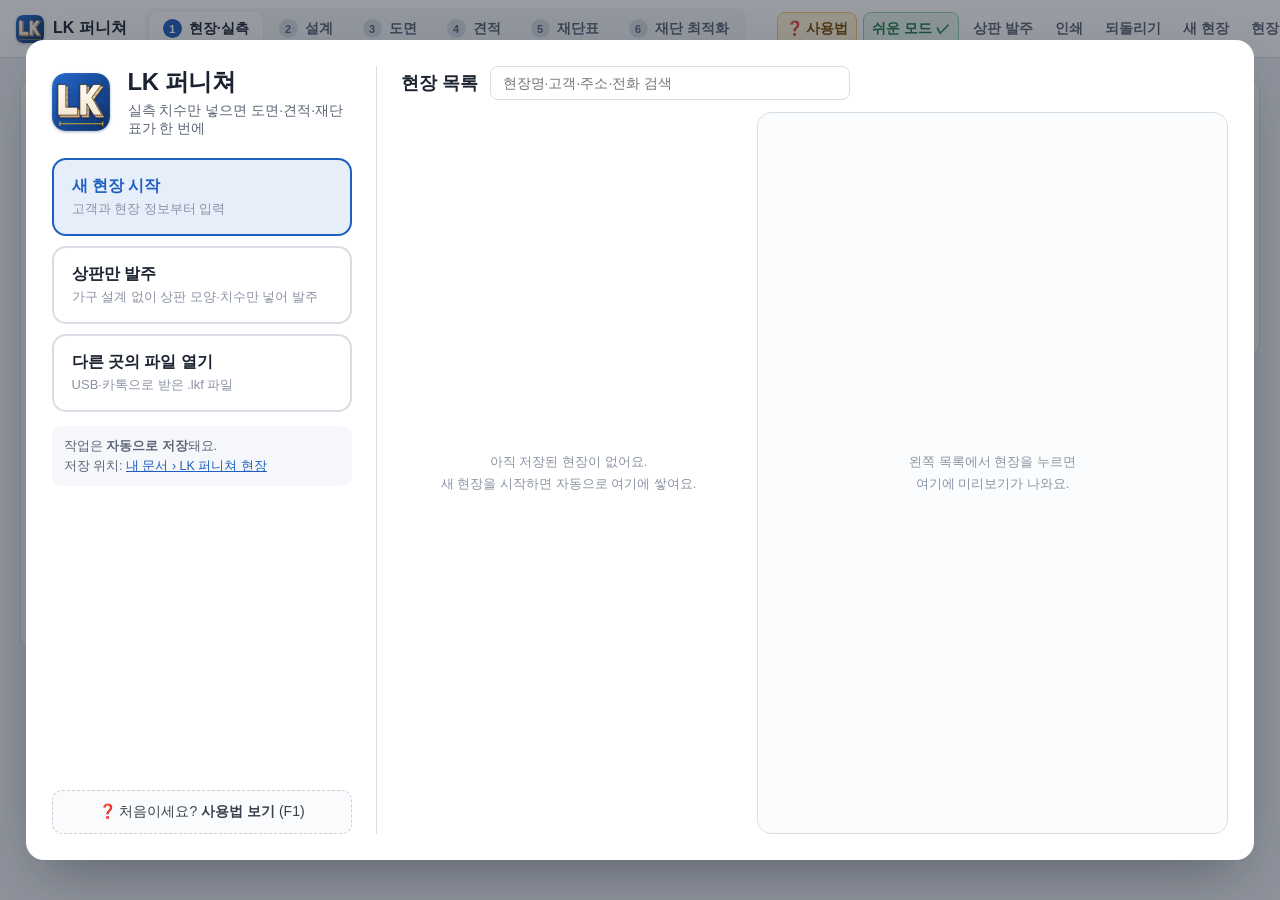
==== web/index.html @ 6fbc5cca "LK 퍼니쳐 웹판 1.1.3 (입체도 다릿발 표시 고침) Co-Authored-By: Claude Opus 5.5 <noreply@anthropic.com> Claude-Sessi" ====
<!doctype html>
<html lang="ko">
<head>
<meta charset="utf-8">
<meta http-equiv="Content-Security-Policy" content="default-src 'self' file: data: blob:; img-src 'self' file: data: blob:; style-src 'self' 'unsafe-inline'; font-src 'self' file: data:; script-src 'self' file: 'unsafe-inline'">
<title>LK 퍼니쳐 (웹판 1.1.3)</title>
<style>/* LK 퍼니쳐 — 밝은 작업대 + 청사진 파랑 + 선택 주황 */
:root {
  --bg: #EEF1F5;
  --panel: #FFFFFF;
  --ink: #1B2230;
  --ink2: #5B6475;
  --ink3: #8A93A3;
  --line: #D9DEE6;
  --soft: #F5F7FA;
  --accent: #1F5FBF;
  --accent-soft: #E6EEFA;
  --sel: #F28C28;
  --warn: #D9480F;
  --ok: #2E9E6B;
  font-family: 'Pretendard Variable', Pretendard, 'Malgun Gothic', sans-serif;
  color-scheme: light;
}
* { box-sizing: border-box; }
[hidden] { display: none !important; }
html, body { margin: 0; height: 100%; background: var(--bg); color: var(--ink); font-size: 14px; overflow: hidden; }
button, input, select, textarea { font: inherit; color: inherit; }
button { cursor: pointer; border: 0; background: none; }
input, select, textarea { background: #fff; border: 1px solid var(--line); border-radius: 8px; padding: 8px 10px; min-width: 0; }
input:focus, select:focus, textarea:focus { outline: none; border-color: var(--accent); box-shadow: 0 0 0 3px var(--accent-soft); }
:focus-visible { outline: 2px solid var(--accent); outline-offset: 2px; }
h2 { font-size: 16px; margin: 0; }
h2 small { font-weight: 500; color: var(--ink3); font-size: 12px; margin-left: 6px; }
.hint { color: var(--ink2); font-size: 13px; line-height: 1.6; margin: 8px 0; }
.hint.pad { padding: 0 20px; }
.muted { color: var(--ink3); }
.grow { flex: 1; }
a { color: var(--accent); }

/* ---------- 상단 ---------- */
#top { height: 58px; display: flex; align-items: center; gap: 18px; padding: 0 16px; background: var(--panel); border-bottom: 1px solid var(--line); }
.brand { display: flex; align-items: center; gap: 9px; font-size: 16px; white-space: nowrap; }
.brand-mark { width: 22px; height: 22px; border: 3px solid var(--ink); border-radius: 3px; position: relative; flex: none; }
.brand-mark::before { content: ''; position: absolute; left: 50%; top: -3px; bottom: -3px; width: 3px; margin-left: -1.5px; background: var(--ink); }
.brand-mark::after { content: ''; position: absolute; left: 2px; right: 2px; top: 45%; border-top: 2px dashed var(--accent); }
.brand-mark.big { width: 46px; height: 46px; border-width: 5px; border-radius: 5px; }
.brand-mark.big::before { width: 5px; margin-left: -2.5px; top: -5px; bottom: -5px; }
.brand-mark.big::after { border-top-width: 3px; left: 5px; right: 5px; }
#tabs { display: flex; gap: 2px; background: var(--soft); padding: 4px; border-radius: 12px; }
#tabs button { padding: 7px 14px; border-radius: 9px; color: var(--ink2); font-weight: 600; display: flex; align-items: center; gap: 7px; white-space: nowrap; }
#tabs button i { font-style: normal; width: 19px; height: 19px; border-radius: 50%; display: grid; place-items: center; font-size: 11px; background: var(--line); color: var(--ink2); }
#tabs button:hover { color: var(--ink); }
#tabs button.on { background: var(--panel); color: var(--ink); box-shadow: 0 1px 3px rgba(27, 34, 48, .12); }
#tabs button.on i { background: var(--accent); color: #fff; }
.top-right { margin-left: auto; display: flex; align-items: center; gap: 6px; }
#saveState { color: var(--ink3); font-size: 12px; margin-right: 6px; white-space: nowrap; }
.tbtn { white-space: nowrap; padding: 7px 8px; border-radius: 8px; color: var(--ink2); font-weight: 600; }
.tbtn:hover { background: var(--soft); color: var(--ink); }
.tbtn.primary { background: var(--ink); color: #fff; }
.tbtn.primary:hover { background: #2C3446; }
.tbtn.icon { width: 36px; height: 36px; padding: 0; display: grid; place-items: center; }
.tbtn.icon svg { width: 20px; height: 20px; }
.tbtn.icon.on { background: var(--accent-soft); color: var(--accent); }

/* ---------- 공통 ---------- */
main { height: calc(100vh - 58px); position: relative; }
.page { display: none; height: 100%; overflow: auto; }
.page.on { display: block; }
.card { background: var(--panel); border-radius: 14px; border: 1px solid var(--line); padding: 18px; }
.card-head { display: flex; align-items: center; justify-content: space-between; gap: 10px; margin-bottom: 6px; }
.btn { padding: 8px 14px; border-radius: 9px; background: var(--soft); border: 1px solid var(--line); font-weight: 600; color: var(--ink); white-space: nowrap; }
.btn:hover { border-color: var(--ink3); }
.btn.primary { background: var(--accent); border-color: var(--accent); color: #fff; }
.btn.primary:hover { background: #1A52A6; }
.btn.danger { color: var(--warn); }
.btn.big { padding: 12px 18px; font-size: 15px; }
.btn.small { padding: 5px 9px; font-size: 12px; }
.seg { display: inline-flex; background: var(--soft); border: 1px solid var(--line); border-radius: 10px; padding: 3px; gap: 2px; }
.seg button { padding: 6px 12px; border-radius: 7px; font-weight: 600; color: var(--ink2); white-space: nowrap; }
.seg button.on { background: var(--panel); color: var(--ink); box-shadow: 0 1px 2px rgba(27, 34, 48, .15); }
.seg.full { display: flex; }
.seg.full button { flex: 1; }
.chk { display: inline-flex; align-items: center; gap: 6px; color: var(--ink2); font-weight: 500; white-space: nowrap; cursor: pointer; }
.chk input { width: 16px; height: 16px; accent-color: var(--accent); }
.inl { display: inline-flex; align-items: center; gap: 6px; color: var(--ink2); white-space: nowrap; }
.inl input { width: 110px; text-align: right; padding: 6px 8px; }
.doc-bar { display: flex; align-items: center; gap: 14px; padding: 14px 20px; flex-wrap: wrap; background: var(--panel); border-bottom: 1px solid var(--line); position: sticky; top: 0; z-index: 3; }
.form2 { display: grid; grid-template-columns: minmax(0, 1fr) minmax(0, 1fr); gap: 12px; margin-top: 14px; }
.form2 label, .wiz-form label { display: flex; flex-direction: column; gap: 5px; color: var(--ink2); font-weight: 500; font-size: 13px; }
.form2 .full { grid-column: 1 / -1; }
.form2 input, .form2 select, .form2 textarea { width: 100%; }
.wiz-form label.chk { flex-direction: row; font-size: 14px; }

/* ---------- 현장 ---------- */
.site-grid { display: grid; grid-template-columns: minmax(340px, 1fr) minmax(460px, 1.5fr); gap: 16px; padding: 20px; align-items: start; }
.space { border: 1px solid var(--line); border-radius: 12px; padding: 14px; margin-top: 12px; background: var(--soft); }
.space-head { display: flex; gap: 10px; align-items: end; flex-wrap: wrap; }
.space-head label { display: flex; flex-direction: column; gap: 4px; font-size: 12px; color: var(--ink2); }
.space-head .nm { flex: 1; min-width: 120px; }
.space-head input[type=number] { width: 110px; text-align: right; }
.obs { margin-top: 10px; }
.obs table { width: 100%; border-collapse: collapse; font-size: 13px; }
.obs th { text-align: left; color: var(--ink3); font-weight: 500; padding: 4px; font-size: 12px; }
.obs td { padding: 3px 4px; }
.obs table { table-layout: fixed; }
.obs th:first-child { width: 104px; }
.obs th:last-child { width: 40px; }
.obs td input, .obs td select { width: 100%; padding: 5px 7px; }
.obs td input[type=number] { text-align: right; }

/* ---------- 설계 ---------- */
.design-grid { display: grid; grid-template-columns: 286px 1fr 320px; gap: 12px; padding: 12px 12px 0; height: calc(100% - 52px); }
.list-col { display: flex; flex-direction: column; gap: 8px; overflow-y: auto; padding: 12px; }
.col-head { display: flex; align-items: center; justify-content: space-between; }
.col-head h3 { margin: 0; font-size: 14px; }
.lib-head { margin-top: 10px; padding-top: 12px; border-top: 1px solid var(--line); }
.lib-hint { margin: 0; color: var(--ink3); font-size: 12px; line-height: 1.5; }
#furnList { display: flex; flex-direction: column; gap: 6px; }
#libGrid { display: grid; grid-template-columns: 1fr 1fr; gap: 8px; }
.lib-tile { border: 1px solid var(--line); border-radius: 10px; padding: 6px 6px 7px; background: #fff; display: flex; flex-direction: column; align-items: center; gap: 4px; font-size: 12px; font-weight: 600; color: var(--ink2); cursor: grab; text-align: center; }
.lib-tile:hover { border-color: var(--accent); color: var(--ink); background: var(--accent-soft); }
.lib-tile .th { height: 66px; width: 100%; display: grid; place-items: center; }
.lib-tile .th svg { width: 100%; height: 100%; }
#canvas.drop-on { outline: 3px dashed var(--accent); outline-offset: -6px; }
.furn-card { border: 2px solid var(--line); border-radius: 12px; padding: 6px 8px; text-align: left; background: #fff; display: grid; grid-template-columns: 56px 1fr; grid-template-rows: auto auto; column-gap: 8px; align-items: center; }
.furn-card .th { grid-row: 1 / 3; }
.furn-card:hover { border-color: var(--ink3); }
.furn-card.on { border-color: var(--accent); background: var(--accent-soft); }
.furn-card .th { height: 44px; display: grid; place-items: center; }
.furn-card .th svg { width: 100%; height: 100%; }
.furn-card b { font-size: 14px; }
.furn-card span { color: var(--ink3); font-size: 12px; font-variant-numeric: tabular-nums; }
.canvas-col { display: flex; flex-direction: column; padding: 0; overflow: hidden; min-width: 0; }
.canvas-bar { display: flex; align-items: center; gap: 10px; padding: 10px 14px; border-bottom: 1px solid var(--line); flex-wrap: wrap; }
.canvas-bar strong { margin-right: auto; font-size: 15px; }
#canvas { flex: 1; min-height: 0; padding: 14px; display: grid; place-items: center; background:
  linear-gradient(var(--soft) 1px, transparent 1px) 0 0 / 24px 24px,
  linear-gradient(90deg, var(--soft) 1px, transparent 1px) 0 0 / 24px 24px, #fff; }
#canvas > svg { width: 100%; height: 100%; }
#canvas .hit { cursor: pointer; }
#canvas .hit:hover { fill: rgba(242, 140, 40, .08); }
#view3d { flex: 1; min-height: 0; position: relative; background: #F7F8FA; }
#view3d canvas { display: block; }
.v3d-bar { position: absolute; left: 12px; top: 12px; }
.empty-canvas { display: flex; flex-direction: column; align-items: center; gap: 6px; color: var(--ink3); }
.empty-canvas b { color: var(--ink2); font-size: 16px; }
.canvas-hint { margin: 0; padding: 8px 14px; color: var(--ink3); font-size: 12px; border-top: 1px solid var(--line); }
.insp-col { overflow-y: auto; padding: 16px; }
.insp-title { display: flex; align-items: center; gap: 8px; margin-bottom: 4px; }
.insp-title .no { background: var(--ink); color: #fff; font-weight: 700; font-size: 12px; padding: 2px 8px; border-radius: 6px; }
.insp-sub { color: var(--ink3); font-size: 12px; margin-bottom: 14px; font-variant-numeric: tabular-nums; }
.prop { margin-bottom: 16px; }
.prop > .lbl { display: flex; justify-content: space-between; align-items: center; color: var(--ink2); font-weight: 600; font-size: 13px; margin-bottom: 7px; }
.prop > .lbl small { color: var(--ink3); font-weight: 400; }
.stepper { display: flex; align-items: center; gap: 0; border: 1px solid var(--line); border-radius: 10px; overflow: hidden; width: max-content; }
.stepper button { width: 40px; height: 36px; font-size: 18px; background: var(--soft); }
.stepper button:hover { background: var(--line); }
.stepper b { min-width: 46px; text-align: center; font-size: 15px; font-variant-numeric: tabular-nums; }
.tog { padding: 8px 12px; border: 1px solid var(--line); border-radius: 9px; font-weight: 600; background: #fff; }
.tog.on { background: var(--accent); border-color: var(--accent); color: #fff; }
.row-btns { display: flex; gap: 6px; flex-wrap: wrap; }
.chips { display: flex; flex-wrap: wrap; gap: 5px; margin-top: 6px; }
.chips button { padding: 3px 9px; border-radius: 999px; background: var(--soft); border: 1px solid var(--line); font-size: 12px; color: var(--ink2); }
.chips button:hover { border-color: var(--ink3); color: var(--ink); }
.num-row { display: flex; align-items: center; gap: 8px; }
.num-row input { width: 110px; text-align: right; }
.row-card { border: 1px solid var(--line); border-radius: 12px; padding: 12px; margin-bottom: 12px; background: var(--soft); }
.row-card h3 { margin: 0 0 10px; font-size: 14px; }
.grid2 { display: grid; grid-template-columns: minmax(0, 1fr) minmax(0, 1fr); gap: 8px; }
.grid2 input { width: 100%; }
.grid2 label { display: flex; flex-direction: column; gap: 3px; font-size: 12px; color: var(--ink2); }
.grid2 input { text-align: right; padding: 6px 8px; }
.divider { border-top: 1px solid var(--line); margin: 16px 0; }
#summary { height: 52px; display: flex; align-items: center; gap: 22px; padding: 0 22px; font-variant-numeric: tabular-nums; color: var(--ink2); white-space: nowrap; overflow: hidden; }
#summary b { color: var(--ink); font-size: 15px; }
#summary .warn { color: var(--warn); font-weight: 600; cursor: help; }

/* ---------- 도면·문서 ---------- */
.pages { padding: 24px; display: flex; flex-direction: column; align-items: center; gap: 24px; }
.sheet-page { background: #fff; box-shadow: 0 4px 18px rgba(27, 34, 48, .12); width: min(1100px, 100%); aspect-ratio: 420 / 297; overflow: hidden; position: relative; }
.sheet-page iframe { position: absolute; left: 0; top: 0; width: 420mm; height: 297mm; border: 0; transform-origin: 0 0; background: #fff; }
.page-inner { width: 100%; height: 100%; }
.quote-grid { display: grid; grid-template-columns: 1fr 1.25fr; gap: 16px; padding: 16px 20px; align-items: start; }
table.data { width: 100%; border-collapse: collapse; font-variant-numeric: tabular-nums; font-size: 13px; margin-top: 10px; }
table.data th { text-align: left; font-weight: 600; color: var(--ink2); border-bottom: 2px solid var(--ink); padding: 7px 8px; font-size: 12px; }
table.data td { border-bottom: 1px solid var(--line); padding: 7px 8px; }
table.data td.n, table.data th.n { text-align: right; }
table.data tr.sum td { border-top: 2px solid var(--ink); border-bottom: 0; font-weight: 700; }
table.data tr.total td { font-size: 16px; font-weight: 800; color: var(--accent); border-bottom: 0; }
table.data tr.grp td { background: var(--soft); font-weight: 700; }
#confirmBanner:not(:empty) { margin: 14px 20px 0; padding: 10px 14px; border-radius: 10px; background: var(--accent-soft); color: var(--accent); font-weight: 600; }
#confirmBanner.changed { background: #FFF1E6; color: var(--warn); }
#cutTables { padding: 16px 20px; display: flex; flex-direction: column; gap: 16px; }
#optResult { padding: 16px 20px; display: flex; flex-direction: column; gap: 18px; }
.opt-head { display: flex; align-items: baseline; gap: 14px; flex-wrap: wrap; }
.opt-head .stat { font-variant-numeric: tabular-nums; color: var(--ink2); }
.opt-head .stat b { color: var(--ink); font-size: 18px; }
.sheet-grid { display: grid; grid-template-columns: repeat(auto-fill, minmax(420px, 1fr)); gap: 14px; margin-top: 12px; }
.sheet-box { border: 1px solid var(--line); border-radius: 10px; padding: 10px; background: #fff; }
.sheet-box .cap { display: flex; justify-content: space-between; font-size: 12px; color: var(--ink2); margin-bottom: 6px; font-variant-numeric: tabular-nums; }
.sheet-box svg { width: 100%; height: auto; display: block; }
.warnbox { border: 1px solid #F3C7B0; background: #FFF4EE; color: var(--warn); border-radius: 10px; padding: 10px 14px; }

/* ---------- 설정 ---------- */
.settings-grid { display: grid; grid-template-columns: repeat(auto-fill, minmax(420px, 1fr)); gap: 16px; padding: 20px; align-items: start; }
.set-row { display: grid; grid-template-columns: 1fr 190px; gap: 10px; align-items: center; padding: 6px 0; border-bottom: 1px dashed var(--line); }
.set-row span { color: var(--ink2); }
.set-row input, .set-row select { text-align: right; padding: 6px 8px; }
.set-row select { text-align: left; }
.mat-table input { width: 100%; padding: 5px 7px; }

/* ---------- 모달 ---------- */
.modal { position: fixed; inset: 0; background: rgba(27, 34, 48, .45); display: grid; place-items: center; z-index: 50; }
.modal[hidden] { display: none; }
.modal-card { background: var(--panel); border-radius: 18px; padding: 24px; width: min(560px, 94vw); box-shadow: 0 24px 60px -16px rgba(27, 34, 48, .45); max-height: 92vh; overflow: auto; }
.modal-card.wide { width: min(1000px, 96vw); }
.wiz-head { display: flex; justify-content: space-between; align-items: center; margin-bottom: 16px; }
.wiz-head h2 { font-size: 20px; }
.x { color: var(--ink2); padding: 6px 10px; border-radius: 8px; }
.x:hover { background: var(--soft); }
.type-grid { display: grid; grid-template-columns: repeat(4, 1fr); gap: 12px; }
.type-tile { border: 2px solid var(--line); border-radius: 14px; padding: 12px; text-align: left; display: flex; flex-direction: column; gap: 6px; background: #fff; }
.type-tile:hover { border-color: var(--accent); background: var(--accent-soft); }
.type-tile .th { height: 96px; display: grid; place-items: center; }
.type-tile .th svg { width: 100%; height: 100%; }
.type-tile b { font-size: 15px; }
.type-tile span { color: var(--ink3); font-size: 12px; }
.wiz2 { display: grid; grid-template-columns: 1.3fr 1fr; gap: 20px; }
.wiz-preview { background: #fff; border: 1px solid var(--line); border-radius: 12px; min-height: 340px; padding: 10px; display: grid; place-items: center; }
.wiz-preview svg { width: 100%; height: 340px; }
.wiz-form { display: flex; flex-direction: column; gap: 12px; }
.wiz-form input, .wiz-form select { font-size: 15px; padding: 10px 12px; }
.count-row { display: flex; align-items: center; gap: 10px; font-weight: 600; color: var(--ink2); }
.count-row .step { width: 38px; height: 38px; border-radius: 10px; background: var(--soft); border: 1px solid var(--line); font-size: 18px; }
.count-row b { font-size: 20px; min-width: 28px; text-align: center; color: var(--ink); }
.modal-actions { display: flex; align-items: center; gap: 10px; margin-top: 20px; }
.start { width: min(620px, 94vw); padding: 32px; }
.start-brand { display: flex; align-items: center; gap: 18px; margin-bottom: 26px; }
.start-brand h1 { margin: 0; font-size: 30px; letter-spacing: -0.5px; }
.start-brand p { margin: 4px 0 0; color: var(--ink2); }
.start-actions { display: flex; flex-direction: column; gap: 10px; }
.start-btn { display: flex; flex-direction: column; align-items: flex-start; gap: 3px; padding: 16px 18px; border: 2px solid var(--line); border-radius: 14px; text-align: left; }
.start-btn:hover { border-color: var(--ink3); }
.start-btn b { font-size: 16px; }
.start-btn span { color: var(--ink3); font-size: 13px; }
.start-btn.primary { border-color: var(--accent); background: var(--accent-soft); }
.start-btn.primary b { color: var(--accent); }

#toast { position: fixed; left: 50%; bottom: 70px; transform: translateX(-50%); background: var(--ink); color: #fff; padding: 10px 18px; border-radius: 999px; font-weight: 600; z-index: 100; box-shadow: 0 10px 30px -10px rgba(0, 0, 0, .4); }
#toast.err { background: var(--warn); }
#toast[hidden] { display: none; }
::-webkit-scrollbar { width: 10px; height: 10px; }
::-webkit-scrollbar-thumb { background: #C9D0DA; border-radius: 5px; border: 2px solid transparent; background-clip: padding-box; }

/* ---------- 인쇄 미리보기 ---------- */
.modal.pv { place-items: stretch; padding: 24px; }
.pv-shell { background: var(--panel); border-radius: 18px; display: grid; grid-template-columns: 270px 1fr; overflow: hidden; box-shadow: 0 24px 60px -16px rgba(27, 34, 48, .45); }
.pv-side { padding: 20px; border-right: 1px solid var(--line); display: flex; flex-direction: column; gap: 16px; overflow-y: auto; }
.pv-side h2 { font-size: 18px; }
.pv-group { display: flex; flex-direction: column; gap: 8px; }
.pv-group h3 { margin: 0; font-size: 13px; color: var(--ink2); }
.pv-doc { text-align: left; padding: 10px 12px; border: 1px solid var(--line); border-radius: 10px; font-weight: 600; color: var(--ink2); }
.pv-doc small { display: block; font-weight: 400; color: var(--ink3); font-size: 12px; margin-top: 2px; }
.pv-doc.on { border-color: var(--accent); background: var(--accent-soft); color: var(--accent); }
.pv-sel { display: flex; flex-direction: column; gap: 4px; font-size: 12px; color: var(--ink2); }
.pv-actions { margin-top: auto; display: flex; flex-direction: column; gap: 8px; }
.pv-main { display: flex; flex-direction: column; min-width: 0; background: #DDE2E9; }
.pv-bar { display: flex; align-items: center; gap: 10px; padding: 10px 16px; background: var(--panel); border-bottom: 1px solid var(--line); color: var(--ink2); font-variant-numeric: tabular-nums; }
.pv-pages { flex: 1; overflow: auto; padding: 24px; display: flex; flex-direction: column; align-items: center; gap: 22px; }
.pv-page { background: #fff; box-shadow: 0 6px 20px rgba(27, 34, 48, .25); position: relative; overflow: hidden; flex: none; }
.pv-page iframe { position: absolute; left: 0; top: 0; border: 0; transform-origin: 0 0; background: #fff; }
.pv-page .pno { position: absolute; right: 8px; bottom: -22px; font-size: 12px; color: var(--ink2); }

.lbl-sm { color: var(--ink2); font-size: 12px; font-weight: 600; margin: -4px 0 6px; }
.dh-list { display: flex; flex-direction: column; gap: 6px; margin-bottom: 8px; }
.dh-row { display: grid; grid-template-columns: 22px 84px 16px 1fr; align-items: center; gap: 6px; font-variant-numeric: tabular-nums; }
.dh-row input { text-align: right; padding: 6px 8px; width: 100%; }
.dh-row input:disabled { background: var(--soft); color: var(--ink2); }
.dh-no { width: 22px; height: 22px; border-radius: 50%; background: var(--soft); border: 1px solid var(--line); display: grid; place-items: center; font-size: 12px; font-weight: 700; }
.dh-arrow { color: var(--ink3); text-align: center; }
.dh-row b { font-size: 13px; }
.seg.full button { padding: 6px 6px; }

/* ===== 0.3: 코너·중가와·받침 ===== */
.group-info{background:#F3F7FD;border:1px solid #D5E3F7;border-radius:10px;padding:10px 12px;margin:0 0 14px;font-size:13px}
.group-info ul{margin:6px 0 8px;padding-left:18px;line-height:1.6}
.group-info .chips button.on{background:#1F5FBF;color:#fff;border-color:#1F5FBF}
.gtag{font-style:normal;font-size:11px;background:#E7EEF9;color:#1F5FBF;border-radius:4px;padding:1px 5px;margin-right:2px}
.corner-info{display:flex;flex-direction:column;gap:6px}
.corner-info small{color:#5B6475;font-size:12px}
.ci-bar{display:flex;height:34px;border:1px solid #1B2230;border-radius:4px;overflow:hidden;font-size:11px}
.ci-bar span{display:flex;align-items:center;justify-content:center;white-space:nowrap;overflow:hidden;border-left:1px solid #1B2230;min-width:0}
.ci-bar span:first-child{border-left:0}
.ci-bar .dr{background:#fff}
.ci-bar .mg{background:#F28C28;color:#fff;font-weight:700}
.ci-bar .hid{background:repeating-linear-gradient(45deg,#EEF1F5,#EEF1F5 4px,#DCE1E8 4px,#DCE1E8 8px);color:#5B6475}
.bay-list{display:flex;flex-direction:column;gap:6px;margin-bottom:8px}
.bay-row{display:flex;align-items:center;gap:6px}
.bay-row input{width:76px}
.bay-row .grow{flex:1}
.bay-row .stepper{transform:scale(.88);transform-origin:right center}
.tog.small{padding:4px 10px;font-size:12px}
.wiz-grid3{display:grid;grid-template-columns:1fr 1fr 1fr;gap:8px}
.wiz-grid3 label{font-size:12px}
.wiz-grid3 select,.wiz-grid3 input{width:100%}
.bay-row .tog{white-space:nowrap}
.bay-row input{width:68px}
.bay-row input{width:84px}
.bay-row .stepper{transform:scale(.8)}
.bay-row > .muted{margin-left:-2px}
/* ===== 0.5 기구 메뉴 ===== */
.lib-group{grid-column:1/-1;font-size:12px;font-weight:700;color:#5B6475;margin:8px 2px 0}
.lib-tile.appl small{display:block;font-size:10.5px;color:#8A93A3;line-height:1.3;margin-top:2px}
.lib-tile.appl.on{border-color:#1F5FBF;box-shadow:0 0 0 2px #CFE0F7}
.lib-tile.appl .th svg{width:100%;height:100%}
.fx-grid{display:grid;grid-template-columns:1fr 1fr 1fr;gap:8px}
.fx-grid label{font-size:12px;color:#5B6475;display:flex;flex-direction:column;gap:4px}
.fx-grid select{width:100%}
.v3d-pick{position:absolute;right:12px;top:12px;z-index:2;font-size:12px;color:#5B6475;background:rgba(255,255,255,.9);border:1px solid #E3E7EE;border-radius:8px;padding:5px 10px;pointer-events:none}
.canvas-bar{gap:8px}
.canvas-bar .seg button{padding-left:10px;padding-right:10px}
.canvas-bar .chk{white-space:nowrap;font-size:13px}
.brand .brand-sub{font-size:9.5px;font-weight:800;letter-spacing:1.6px;color:#8A93A3;margin-left:2px;align-self:flex-end;margin-bottom:3px}
/* ===== 그리기 ===== */
.sk-bar{display:flex;align-items:center;gap:4px;padding:8px 12px;background:#FFF7E8;border-bottom:1px solid #F3D9A8;flex-wrap:wrap}
.sk-bar button{padding:6px 10px;border:1px solid #E5C99A;border-radius:7px;background:#fff;font-size:13px;font-weight:600;color:#5C3B12}
.sk-bar button.on{background:#7A3E12;border-color:#7A3E12;color:#fff}
.sk-bar button.done{background:#1F5FBF;border-color:#1F5FBF;color:#fff;margin-left:4px}
.sk-sep{width:1px;height:22px;background:#E5C99A;margin:0 4px}
.sk-tip{font-size:12px;color:#8A6A3A;margin-left:8px}
#canvas.drawing svg{cursor:crosshair}
#canvas.drawing.sel svg{cursor:default}
#canvas .sk-hit{cursor:move}
.sk-text{position:absolute;z-index:5;font-size:14px;padding:4px 8px;border:2px solid #7A3E12;border-radius:6px;background:#fff;min-width:160px}
#drawToggle.on{background:#7A3E12;color:#fff;border-color:#7A3E12}
/* ===== 사용설명서 ===== */
.tbtn.help-btn{background:#FFF4D6;border:1px solid #F3C969;color:#7A4B00;font-weight:700}
.start-help{margin-top:14px;width:100%;padding:12px;border:1px dashed #C9CED6;border-radius:10px;background:#FAFBFC;font-size:14px;color:#3A414C}
.modal.help{z-index:60}
.help-card{width:min(1180px,94vw);height:min(820px,90vh);background:#fff;border-radius:16px;display:flex;overflow:hidden;box-shadow:0 24px 70px rgba(15,23,42,.35)}
.help-nav{width:250px;flex:none;background:#F5F7FA;border-right:1px solid #E3E7EC;display:flex;flex-direction:column;min-height:0}
.help-brand{display:flex;gap:10px;align-items:center;padding:18px 16px 14px;border-bottom:1px solid #E3E7EC}
.help-brand b{display:block;font-size:15px}.help-brand small{font-size:12px;color:#5B6475}
.help-nav nav{overflow:auto;padding:8px;display:flex;flex-direction:column;gap:2px}
.help-nav nav button{display:flex;gap:10px;align-items:center;text-align:left;padding:9px 10px;border-radius:9px;font-size:14px;color:#2B313B;background:none;border:0}
.help-nav nav button i{flex:none;width:24px;height:24px;border-radius:50%;background:#E3E7EC;display:grid;place-items:center;font-style:normal;font-size:12px;font-weight:800;color:#5B6475}
.help-nav nav button:hover{background:#EAEFF6}
.help-nav nav button.on{background:#1F5FBF;color:#fff}.help-nav nav button.on i{background:#fff;color:#1F5FBF}
.help-main{flex:1;min-width:0;display:flex;flex-direction:column;position:relative}
.help-x{position:absolute;right:14px;top:12px;z-index:2}
.help-body{flex:1;overflow:auto;padding:26px 34px 10px;word-break:keep-all}
.help-body h2{font-size:24px;margin:0 0 6px}
.help-sum{font-size:16px;color:#1F5FBF;font-weight:600;margin:0 0 16px}
.help-body figure{margin:0 0 16px;border:1px solid #E3E7EC;border-radius:12px;overflow:hidden;background:#F7F8FA}
.help-body figure img{display:block;width:100%}
.help-body figcaption{font-size:12.5px;color:#5B6475;padding:7px 12px;border-top:1px solid #E3E7EC;background:#fff}
.help-steps{margin:0 0 14px;padding:0;list-style:none;counter-reset:st}
.help-steps li{counter-increment:st;position:relative;padding:8px 0 8px 40px;font-size:15px;line-height:1.6;border-bottom:1px dashed #E3E7EC}
.help-steps li:before{content:counter(st);position:absolute;left:0;top:9px;width:26px;height:26px;border-radius:50%;background:#F28C28;color:#fff;font-weight:800;font-size:13px;display:grid;place-items:center}
.help-tip{background:#FFF8E6;border-left:4px solid #F3C969;padding:10px 14px;border-radius:6px;font-size:14px;margin:0 0 10px}
.help-faq dt{font-weight:800;font-size:15px;margin-top:14px}.help-faq dd{margin:4px 0 0;font-size:14.5px;color:#3A414C;line-height:1.6}
.help-pager{display:flex;align-items:center;justify-content:space-between;padding:12px 34px;border-top:1px solid #E3E7EC}
.help-pager span{color:#5B6475;font-size:13px}

/* 로고 (LK 합판 + 문 열림 표시) */
.brand-mark{width:28px;height:28px;border:0;border-radius:7px;background:url([data-uri]) center/contain no-repeat;box-shadow:0 1px 3px rgba(13,46,99,.35)}
.brand-mark::before,.brand-mark::after{content:none;display:none}
.brand-mark.big{width:58px;height:58px;border:0;border-radius:14px}
.opt-note { background: #F1F5FB; border: 1px solid #D4DEEC; border-radius: 10px; padding: 10px 14px; margin-bottom: 12px; font-size: 13px; color: var(--ink2); line-height: 1.6; }
.opt-note b:first-child { color: var(--ink); margin-right: 6px; }
.opt-head .small-tag { color: #C2410C; }
.opt-head .small-tag b { color: #C2410C; }
.stepper .st-in { width: 46px; height: 36px; border: 0; border-left: 1px solid var(--line); border-right: 1px solid var(--line); border-radius: 0; text-align: center; font-size: 15px; font-weight: 700; font-variant-numeric: tabular-nums; padding: 0; background: #fff; -moz-appearance: textfield; }
.stepper .st-in::-webkit-inner-spin-button, .stepper .st-in::-webkit-outer-spin-button { -webkit-appearance: none; margin: 0; }
.stepper .st-in:focus { outline: 2px solid var(--accent); outline-offset: -2px; }
#canvas g.dim.ed:hover text { fill: #D9480F; font-weight: 700; }
#canvas g.dim.ed:hover line { stroke: #D9480F; }
.dim-edit { position: absolute; z-index: 20; display: flex; align-items: center; gap: 6px; background: #fff; border: 2px solid #2F6FB0; border-radius: 10px; padding: 6px 8px; box-shadow: 0 6px 20px rgba(27,34,48,.18); flex-wrap: wrap; width: 150px; }
.dim-edit small { width: 100%; font-size: 11px; color: #5B6475; font-weight: 600; }
.dim-edit input { width: 90px; font-size: 16px; font-weight: 700; padding: 4px 6px; }
.dim-edit span { font-size: 12px; color: #5B6475; }
.sec-list { display: flex; flex-direction: column; gap: 6px; }
.sec-row { display: grid; grid-template-columns: 1.25fr 1fr 0.9fr auto 26px; gap: 5px; align-items: end; background: var(--soft); border: 1px solid var(--line); border-radius: 9px; padding: 6px; }
.sec-row select { width: 100%; font-size: 12px; padding: 5px 4px; }
.sec-row label { display: flex; flex-direction: column; font-size: 10.5px; color: var(--ink2); gap: 2px; }
.sec-row input { width: 100%; font-size: 12px; padding: 5px 4px; }
.sec-row .tog.small { font-size: 11px; padding: 5px 6px; white-space: nowrap; }
.sec-row .s-del { width: 26px; height: 28px; border-radius: 7px; color: #C92A2A; font-size: 16px; }
.sec-row .s-del:hover { background: #FFE3E3; }
.split-box { background: #F3F7FC; border: 1px solid #D4DEEC; border-radius: 10px; padding: 8px 10px; margin: 2px 0 10px; }
.split-box .chk { font-size: 13px; }
.split-hs { display: grid; grid-template-columns: repeat(auto-fit, minmax(80px, 1fr)); gap: 6px; }
.split-hs label { display: flex; flex-direction: column; font-size: 11px; color: var(--ink2); gap: 2px; }
.split-hs input { width: 100%; font-size: 12px; padding: 5px 6px; }
.end-box { display: flex; flex-direction: column; gap: 6px; margin: 2px 0 10px; }
.end-row { background: var(--soft); border: 1px solid var(--line); border-radius: 9px; padding: 6px 8px; }
.end-row > b { font-size: 12px; display: block; margin-bottom: 4px; }
.end-row .seg button { font-size: 12px; padding: 4px 8px; }
.end-fields { display: grid; grid-template-columns: repeat(auto-fit, minmax(80px, 1fr)); gap: 6px; margin-top: 6px; }
.end-fields label { display: flex; flex-direction: column; font-size: 11px; color: var(--ink2); gap: 2px; }
.end-fields input, .end-fields select { width: 100%; font-size: 12px; padding: 4px 6px; }
.fin-box { display: flex; flex-direction: column; gap: 5px; }
.fin-row { display: grid; grid-template-columns: 78px 34px 1fr; gap: 6px; align-items: center; font-size: 12px; color: var(--ink2); }
.fin-row input[type=color] { width: 34px; height: 28px; padding: 1px; border: 1px solid var(--line); border-radius: 6px; background: #fff; }
.fin-row input[type=text] { font-size: 12px; padding: 5px 6px; }
.v3d-opts { position: absolute; left: 12px; bottom: 12px; z-index: 2; display: flex; align-items: center; gap: 10px; flex-wrap: wrap; background: rgba(255,255,255,.94); border: 1px solid var(--line); border-radius: 10px; padding: 6px 10px; font-size: 12.5px; box-shadow: 0 4px 14px rgba(27,34,48,.08); }
.v3d-opts label { display: flex; align-items: center; gap: 4px; cursor: pointer; }
.v3d-opts .v3d-sep { width: 1px; height: 18px; background: var(--line); }
.v3d-opts select { font-size: 12px; padding: 4px 6px; max-width: 150px; }
.v3d-btn { font-size: 12.5px; padding: 5px 10px; border-radius: 8px; border: 1px solid var(--line); background: #fff; cursor: pointer; }
.v3d-btn.primary { background: #2F6FB0; color: #fff; border-color: #2F6FB0; font-weight: 600; }
.plan-info { position: absolute; left: 14px; top: 10px; z-index: 2; display: flex; flex-direction: column; gap: 3px; background: rgba(255,255,255,.95); border: 1px solid var(--line); border-radius: 10px; padding: 8px 12px; font-size: 12.5px; color: var(--ink2); }
.plan-info b { color: var(--ink); }
.plan-info b.bad { color: #C92A2A; }
.plan-info small { color: #8A93A3; font-size: 11px; }
#canvas { position: relative; }
.ceil-box { background: var(--soft); border: 1px solid var(--line); border-radius: 9px; padding: 8px; }
.ceil-box .btn { margin-top: 6px; }
.wiz-ceil { display: flex; align-items: center; gap: 10px; flex-wrap: wrap; font-size: 13px; }
.wiz-ceil > span { font-weight: 600; }
.wiz-ceil select { width: auto; }
.wiz-ceil label { display: flex; align-items: center; gap: 6px; }
.wiz-ceil input { width: 120px; }
/* ---- 시작 화면 + 현장 목록 ---- */
.modal-card.start-wide { width: min(1320px, 96vw); height: min(820px, 92vh); max-width: none; display: grid; grid-template-columns: 300px 1fr; gap: 24px; padding: 26px; }
.start-left { display: flex; flex-direction: column; gap: 14px; min-height: 0; }
.start-left .start-brand { margin-bottom: 6px; }
.start-left .start-brand h1 { font-size: 24px; }
.start-auto { font-size: 12.5px; color: var(--ink2); line-height: 1.6; background: var(--soft); border-radius: 10px; padding: 10px 12px; margin: 0; }
.start-auto a { color: var(--accent); }
.start-left .start-help { margin-top: auto; }
#startModal.as-list .start-left { display: none; }
#startModal.as-list .modal-card.start-wide { grid-template-columns: 1fr; }
.start-right { display: flex; flex-direction: column; min-height: 0; border-left: 1px solid var(--line); padding-left: 24px; }
#startModal.as-list .start-right { border-left: 0; padding-left: 0; }
.pl-head { display: flex; align-items: center; gap: 12px; margin-bottom: 12px; }
.pl-head h2 { margin: 0; font-size: 18px; white-space: nowrap; }
.pl-head input { flex: 1; max-width: 360px; font-size: 14px; padding: 8px 12px; }
.pl-head .x { margin-left: auto; }
.pl-body { flex: 1; display: grid; grid-template-columns: 340px 1fr; gap: 16px; min-height: 0; }
.pl-list { overflow-y: auto; display: flex; flex-direction: column; gap: 8px; padding-right: 4px; }
.pl-item { display: grid; grid-template-columns: 92px 1fr; gap: 10px; align-items: center; text-align: left; padding: 8px; border: 1.5px solid var(--line); border-radius: 12px; background: #fff; cursor: pointer; }
.pl-item:hover { border-color: var(--ink3); }
.pl-item.on { border-color: var(--accent); background: var(--accent-soft); }
.pl-item.cur .pl-meta { color: var(--accent); font-weight: 600; }
.pl-th { width: 92px; height: 70px; background: #F7F8FA; border-radius: 8px; display: flex; align-items: center; justify-content: center; overflow: hidden; }
.pl-th svg { width: 100%; height: 100%; }
.pl-nopic { font-size: 11px; color: var(--ink3); }
.pl-tx { display: flex; flex-direction: column; gap: 2px; min-width: 0; }
.pl-tx b { font-size: 14px; white-space: nowrap; overflow: hidden; text-overflow: ellipsis; }
.pl-sub, .pl-meta { font-size: 12px; color: var(--ink2); white-space: nowrap; overflow: hidden; text-overflow: ellipsis; }
.pl-meta { color: var(--ink3); }
.pl-preview { border: 1px solid var(--line); border-radius: 14px; background: #FBFCFD; padding: 16px; overflow-y: auto; display: flex; flex-direction: column; gap: 12px; min-height: 0; }
.pl-empty { color: var(--ink3); text-align: center; margin: auto; line-height: 1.7; font-size: 13px; }
.plp-head { display: flex; gap: 12px; align-items: flex-start; justify-content: space-between; flex-wrap: wrap; }
.plp-head h3 { margin: 0; font-size: 20px; }
.plp-sub { margin: 2px 0 0; font-size: 11px; color: var(--ink3); word-break: break-all; }
.plp-btns { display: flex; gap: 6px; flex-wrap: wrap; align-items: center; }
.plp-info { display: grid; grid-template-columns: 80px 1fr; gap: 4px 10px; margin: 0; font-size: 13px; }
.plp-info dt { color: var(--ink3); }
.plp-info dd { margin: 0; color: var(--ink); }
.plp-pics { display: grid; grid-template-columns: repeat(auto-fit, minmax(320px, 1fr)); gap: 10px; }
.plp-pic { background: #fff; border: 1px solid var(--line); border-radius: 10px; height: 340px; display: flex; padding: 6px; }
.plp-pic svg { width: 100%; height: 100%; }
.led-box { background: #FFFBEB; border: 1px solid #F6E0A6; border-radius: 9px; padding: 7px 9px; margin: 0 0 10px; }
.led-box .chk { font-size: 13px; }
.led-box .muted { font-size: 11.5px; }

/* ---------- 상판 발주 ---------- */
.modal-card.top-card { width: min(1400px, 97vw); height: 92vh; padding: 0; display: flex; flex-direction: column; overflow: hidden; }
.top-head { display: flex; align-items: center; gap: 12px; padding: 14px 20px; border-bottom: 1px solid var(--line); }
.top-head h2 { margin: 0; font-size: 19px; }
.top-head .grow { flex: 1; }
.top-body { flex: 1; display: grid; grid-template-columns: 1fr 380px; min-height: 0; }
.top-left { display: flex; flex-direction: column; min-height: 0; border-right: 1px solid var(--line); }
.top-tabs { display: flex; gap: 6px; padding: 10px 16px; flex-wrap: wrap; border-bottom: 1px solid var(--line); }
.top-tabs:empty { display: none; }
.top-tabs button { padding: 7px 12px; border-radius: 9px; border: 1px solid var(--line); background: var(--soft); font-weight: 600; color: var(--ink2); }
.top-tabs button.on { background: var(--ink); border-color: var(--ink); color: #fff; }
.top-tabs button small { font-weight: 500; opacity: .75; margin-left: 4px; }
.top-plan { flex: 1; min-height: 0; position: relative; padding: 14px; overflow: auto; background: #fff; }
.top-plan svg { width: 100%; height: 100%; display: block; }
.top-plan .tdim:hover text { fill: #C2410C; }
.top-plan .pl-empty { height: 100%; display: grid; place-items: center; text-align: center; color: var(--ink2); line-height: 1.8; }
.top-noTop { display: flex; flex-wrap: wrap; gap: 8px 14px; align-items: center; padding: 10px 16px; border-top: 1px solid var(--line); background: var(--soft); font-size: 13px; }
.top-noTop:empty { display: none; }
.top-noTop .nt { display: inline-flex; align-items: center; gap: 6px; }
.tp-side { overflow: auto; padding: 14px 18px 30px; }
.tp-side h3 { margin: 2px 0 10px; font-size: 16px; }
.tp-sec { border: 1px solid var(--line); border-radius: 12px; padding: 12px; margin-bottom: 12px; display: flex; flex-direction: column; gap: 8px; }
.tp-sec > b { font-size: 13px; }
.tp-sec .hint { margin: 0; font-size: 12px; }
.tp-grid { display: grid; grid-template-columns: 1fr 1fr; gap: 8px; }
.tp-grid label, .tp-row label, .tp-memo { display: flex; flex-direction: column; gap: 3px; font-size: 12px; color: var(--ink2); font-weight: 600; }
.tp-grid input[type=color] { height: 36px; padding: 2px; }
.tp-row { display: flex; align-items: center; justify-content: space-between; gap: 8px; font-size: 12px; }
.tp-row label { flex: 1; }
.tp-row .seg button { padding: 5px 8px; font-size: 12px; }
.tp-tab { width: 100%; border-collapse: collapse; font-size: 12px; }
.tp-tab th, .tp-tab td { border-bottom: 1px solid var(--line); padding: 5px 4px; text-align: left; }
.tp-tab th { color: var(--ink3); font-weight: 600; }
.tp-tab input { width: 58px; padding: 4px 5px; font-size: 12px; }
.tp-tab .s-del { color: var(--warn); font-size: 16px; padding: 0 6px; }
.tp-chks { display: grid; grid-template-columns: 1fr 1fr; gap: 6px; font-size: 12px; }
.tp-chks .chk { white-space: normal; font-size: 12px; }
.tp-sec .row-btns { display: flex; gap: 6px; }
.tp-sec .row-btns select { flex: 1; }
.tp-shape button { font-size: 13px; }
.tp-grid input, .tp-grid select, .tp-row input, .tp-memo input { width: 100%; box-sizing: border-box; }

/* ---------- 코너장 위치 · 반도형 · 끝 키큰장 ---------- */
.wiz-own{display:grid;grid-template-columns:1fr 1fr;gap:8px 10px}
.wiz-own label{font-size:12px;display:flex;flex-direction:column;gap:3px}
.wiz-own label.chk{flex-direction:row;align-items:center}
.wiz-own .wide{grid-column:1 / -1}
.wiz-own select,.wiz-own input[type=number]{width:100%}
.corner-box,.pen-box,.tall-box{margin:10px 0;padding:10px 12px;border:1px solid var(--line);border-radius:12px;display:flex;flex-direction:column;gap:8px}
.pen-box:empty,.tall-box:empty{display:none}
.corner-box .lbl-sm small{font-weight:400}
.corner-row{display:flex;flex-direction:column;gap:5px;padding-top:6px;border-top:1px dashed var(--line)}
.corner-row .ct{font-weight:600;font-size:13px}
.corner-row .ct small{color:var(--ink3);font-weight:500;margin-left:4px}
.corner-line{display:grid;grid-template-columns:52px 1fr;align-items:center;gap:6px}
.corner-line small{color:var(--ink2);font-weight:600}
.corner-line .seg button{font-size:12px;padding:6px 6px}
.pen-grid{display:grid;grid-template-columns:1fr 1fr;gap:6px 8px;margin:6px 0}
.pen-grid label{display:flex;flex-direction:column;gap:3px;font-size:12px;color:var(--ink2);font-weight:600}
.pen-grid label.chk{flex-direction:row;align-items:center}
.pen-grid input[type=number],.pen-grid select{width:100%;box-sizing:border-box}
.tall-box summary{cursor:pointer;font-size:13px}
.pen-box label.chk,.tall-box label.chk,.corner-box label.chk{white-space:normal;line-height:1.4}

/* ---------- 묶음 목록 · 위치 지도 ---------- */
.furn-card.grp { cursor: pointer; grid-template-rows: auto auto auto; }
.furn-card.grp .th { grid-row: 1 / 3; height: 52px; }
.furn-card .wtabs { grid-column: 1 / -1; display: flex; gap: 4px; margin-top: 6px; }
.furn-card .wtabs button { flex: 1; border: 1px solid var(--line); background: #fff; border-radius: 8px; padding: 4px 2px; display: flex; flex-direction: column; align-items: center; line-height: 1.15; }
.furn-card .wtabs button b { font-size: 13px; }
.furn-card .wtabs button small { font-size: 10.5px; color: var(--ink3); white-space: nowrap; }
.furn-card .wtabs button.on { background: var(--accent); border-color: var(--accent); }
.furn-card .wtabs button.on b, .furn-card .wtabs button.on small { color: #fff; }
.canvas-col { position: relative; }
#miniMap { position: absolute; left: 14px; top: 62px; width: 118px; background: rgba(255,255,255,.95); border: 1px solid var(--line); border-radius: 12px; padding: 6px 8px 4px; box-shadow: 0 4px 14px rgba(20,30,50,.08); z-index: 5; }
#miniMap .mm-t { font-size: 11px; color: var(--ink3); margin-bottom: 2px; }
#miniMap .mm-t b { color: var(--ink); font-size: 12px; display: block; }
#miniMap svg { width: 100%; height: 84px; display: block; }
#miniMap .pw:hover polygon { opacity: .75; }

/* ---------- 바뀐 것 알림 ---------- */
#canvas .hit.flash { fill: rgba(255, 196, 0, .32) !important; stroke: #F59F00; stroke-width: 6; animation: lkFlash 1s ease-in-out 3; }
@keyframes lkFlash { 50% { fill: rgba(255, 196, 0, .08); } }
#diffBox { position: fixed; left: 50%; bottom: 54px; transform: translateX(-50%); width: min(640px, 92vw); background: #fff; border: 1px solid var(--line); border-left: 5px solid #F59F00; border-radius: 12px; box-shadow: 0 10px 30px rgba(20,30,50,.18); padding: 10px 14px 8px; z-index: 900; }
#diffBox .db-h { display: flex; align-items: center; gap: 8px; }
#diffBox .db-h b { font-size: 14px; }
#diffBox .db-h .grow { flex: 1; }
#diffBox ul { margin: 6px 0 4px; padding: 0; list-style: none; display: flex; flex-direction: column; gap: 3px; font-size: 12.5px; }
#diffBox li { display: grid; grid-template-columns: 150px 1fr; gap: 8px; }
#diffBox li b { color: var(--ink2); font-weight: 600; }
#diffBox li span { font-variant-numeric: tabular-nums; }
#diffBox small { color: var(--ink3); font-size: 11px; }

/* ---------- 그림에서 바로 고치기 ---------- */
#quickBar { position: absolute; z-index: 6; display: flex; align-items: center; gap: 4px; background: #1B2230; color: #fff; padding: 6px 8px; border-radius: 12px; box-shadow: 0 8px 22px rgba(20,30,50,.25); white-space: nowrap; }
#quickBar .qb-t { font-size: 12px; opacity: .8; margin: 0 6px 0 2px; }
#quickBar .qb-t b { color: #FFD43B; margin-left: 3px; font-size: 13px; }
#quickBar button { background: #2C3648; color: #fff; border: 0; border-radius: 8px; padding: 7px 10px; font-size: 13px; font-weight: 600; }
#quickBar button:hover { background: #3B4A63; }
#quickBar button.on { background: var(--accent); }
#quickBar button.x { background: transparent; opacity: .7; padding: 7px 6px; }
#quickBar i { width: 1px; height: 22px; background: rgba(255,255,255,.18); margin: 0 2px; }

/* ---------- 쉬운 모드 ---------- */
body.easy .adv { display: none !important; }
.tbtn.easy-tg { border: 1px solid var(--line); }
.tbtn.easy-tg.on { background: #E7F5EC; border-color: #8CD3A5; color: #1B7A43; }

/* ---------- 빠른 시작 ---------- */
.type-grid .tg-h { grid-column: 1 / -1; display: flex; align-items: baseline; gap: 10px; margin: 4px 2px -2px; }
.type-grid .tg-h b { font-size: 15px; }
.type-grid .tg-h span { color: var(--ink3); font-size: 12.5px; }
.type-tile.qs { border-color: #F2D27A; background: #FFFCF0; }
.type-tile.qs:hover { border-color: #E8A500; background: #FFF6D6; }
.wiz-qs { background: #FFF6D6; border: 1px solid #F2D27A; border-radius: 10px; padding: 9px 12px; font-size: 13px; display: flex; flex-direction: column; gap: 3px; }
.wiz-qs span { color: var(--ink2); }
.wiz-form label.qs-focus input { background: #FFF6D6; border-color: #E8A500; }
.pen-box > label.chk { display: block; }
.pen-box > label.chk input { vertical-align: -2px; margin-right: 6px; }
@media (max-width: 1720px) { .brand-sub { display: none; } }
.side-seg { position: absolute; left: 50%; transform: translateX(-50%); top: 60px; z-index: 5; box-shadow: 0 4px 14px rgba(20,30,50,.1); background: #fff; }
.side-seg button { padding: 7px 14px; font-weight: 700; }
.to-opts { display: flex; flex-wrap: wrap; gap: 6px 14px; font-size: 13px; }
.to-box .lbl-sm small { font-weight: 400; }
.side-seg button.on { background: var(--accent); color: #fff; }
.side-q { display: flex; flex-direction: column; gap: 6px; font-size: 13px; }
.side-q .seg button { flex: 1; }
</style>
</head>
<body>
<header id="top">
  <div class="brand"><span class="brand-mark" aria-hidden="true"></span><b>LK 퍼니쳐</b><small class="brand-sub">FURNITURE DRAWING</small></div>
  <nav id="tabs">
    <button data-page="site" class="on"><i>1</i>현장·실측</button>
    <button data-page="design"><i>2</i>설계</button>
    <button data-page="drawing"><i>3</i>도면</button>
    <button data-page="quote"><i>4</i>견적</button>
    <button data-page="cutlist"><i>5</i>재단표</button>
    <button data-page="optimize"><i>6</i>재단 최적화</button>
  </nav>
  <div class="top-right">
    <span id="saveState"></span>
    <button class="tbtn help-btn" id="btnHelp" title="처음 쓰는 분을 위한 사용설명서 (F1)">❓ 사용법</button>
    <button class="tbtn easy-tg" id="btnEasy" title="쉬운 모드: 자주 안 쓰는 설정(멍·홈·분할·LED·EP 등)을 숨겨요">쉬운 모드</button>
    <button class="tbtn" id="btnTop" title="상판 업체 발주 (평면도·치수·타공·색상)">상판 발주</button>
    <button class="tbtn" id="btnPreview" title="인쇄 미리보기 (Ctrl+P)">인쇄</button>
    <button class="tbtn" id="btnUndo" title="실행 취소 (Ctrl+Z)">되돌리기</button>
    <button class="tbtn" id="btnNew" title="새 현장 (Ctrl+N)">새 현장</button>
    <button class="tbtn" id="btnProjects" title="현장 목록 (Ctrl+L)">현장 목록</button>
    <button class="tbtn" id="btnOpen" title="열기 (Ctrl+O)">열기</button>
    <button class="tbtn primary" id="btnSave" title="저장 (Ctrl+S)">저장</button>
    <button class="tbtn" id="btnSettings" title="자재·단가·기본 규격">설정</button>
  </div>
</header>

<main>
  <!-- 1. 현장·실측 -->
  <section class="page on" data-page="site">
    <div class="site-grid">
      <div class="card">
        <h2>현장 정보</h2>
        <div class="form2">
          <label>현장명<input data-site="name"></label>
          <label>진행 상태<select data-site="status"><option>실측</option><option>견적</option><option>컨펌</option><option>제작</option><option>시공완료</option></select></label>
          <label>고객명<input data-site="customer"></label>
          <label>연락처<input data-site="phone"></label>
          <label class="full">주소<input data-site="address"></label>
          <label>실측일<input type="date" data-site="date"></label>
          <label>발주일<input type="date" data-site="orderDate"></label>
          <label>출고일<input type="date" data-site="shipDate"></label>
          <label>담당자<input data-site="manager"></label>
          <label>시공자<input data-site="installer"></label>
          <label class="full">메모<textarea data-site="memo" rows="3"></textarea></label>
        </div>
      </div>
      <div class="card">
        <div class="card-head"><h2>공간 실측</h2><button class="btn" id="btnAddSpace">+ 공간 추가</button></div>
        <p class="hint">가구가 들어갈 벽마다 하나씩 만드세요. 벽 길이와 천장 높이만 있으면 설계를 시작할 수 있어요.</p>
        <div id="spaces"></div>
      </div>
    </div>
  </section>

  <!-- 2. 설계 -->
  <section class="page" data-page="design">
    <div class="design-grid">
      <aside class="card list-col">
        <div class="col-head"><h3>가구</h3><button class="btn small primary" id="btnAddFurniture">+ 가구 추가</button></div>
        <div id="furnList"></div>
        <div class="col-head lib-head"><h3>칸 라이브러리</h3></div>
        <div class="seg full" id="libTabs"></div>
        <p class="lib-hint" id="libHint">누르면 선택한 칸이 바뀌어요. 도면 위 칸으로 끌어다 놓아도 돼요.</p>
        <div id="libGrid"></div>
      </aside>
      <div class="card canvas-col">
        <div class="canvas-bar">
          <strong id="canvasTitle">가구를 추가하세요</strong>
          <div class="seg" id="viewSeg"><button data-v="2d" class="on">정면도</button><button data-v="side">측면도</button><button data-v="plan">평면도</button><button data-v="3d" title="마우스로 돌려 보는 입체도 · 단선/와이어/실사">입체도</button></div>
          <div class="seg" id="modeSeg"><button data-m="production" class="on" title="부재번호를 표시하고 문 없이 안쪽을 보여줘요">제작용</button><button data-m="customer" title="문을 닫은 모습으로 보여줘요">고객용</button></div>
          <label class="chk" title="끄면 문·서랍 앞판을 빼고 안쪽(선반·서랍 박스)을 보여줘요"><input type="checkbox" id="doorToggle"> 문 보기</label>
          <label class="chk" title="판재 두께만큼 선을 두 줄로 그립니다"><input type="checkbox" id="thickToggle"> 판재 두께선</label>
          <div class="seg" id="isoStyle" hidden><button data-s="line" class="on" title="공장 출력처럼 한 줄 선 (가려진 선 숨김)">단선</button><button data-s="wire" title="가려진 선까지 모두">와이어</button><button data-s="color" title="판재·색 채움">컬러</button></div>
          <button class="btn small" id="isoFlip" hidden title="입체도를 반대쪽에서 봅니다">↔ 반대쪽</button>
          <button class="btn small" id="isoReset" hidden title="3D에서 고른 각도를 지우고 기본 각도로">기본 각도로</button>
          <button class="btn small" id="drawToggle" title="정면도에 선·치수·글자를 직접 그립니다 (비규격·별도 표시용)">✏ 그리기</button>
          <button class="btn" id="btnPreviewDesign">인쇄 미리보기</button>
        </div>
        <div class="sk-bar" id="skBar" hidden>
          <button data-tool="select" title="그린 것을 눌러 고르고 끌어서 옮겨요">↖ 고르기</button>
          <button data-tool="line" class="on" title="실선 (Shift: 수평·수직)">／ 선</button>
          <button data-tool="hline" title="숨은선 (점선)">┄ 점선</button>
          <button data-tool="rect" title="사각형">▭ 사각형</button>
          <button data-tool="dim" title="두 점 사이 치수">↔ 치수</button>
          <button data-tool="text" title="누른 자리에 글자">가 글자</button>
          <span class="sk-sep"></span>
          <button data-act="del" title="고른 것 지우기 (Delete)">🗑 지우기</button>
          <button data-act="done" class="done">그리기 끝</button>
          <span class="sk-tip" id="skTip">장 위에서 그리면 그 장에 묶여요 · 10mm 단위로 맞춰져요</span>
        </div>
        <div id="canvas"><div class="empty-canvas"><b>아직 가구가 없어요</b><span>왼쪽 위 "+ 가구 추가"를 눌러 시작하세요</span></div></div>
        <div id="view3d" hidden></div>
        <div id="miniMap" hidden title="지금 보는 면 (누르면 그 면으로)"></div>
        <p class="canvas-hint" id="canvasHint">칸을 누르면 오른쪽에서 문·서랍·선반을 바꿀 수 있어요. <b>파란 치수 숫자를 누르면 바로 입력</b>해서 고칠 수 있어요.</p>
      </div>
      <aside class="card insp-col" id="inspector"></aside>
    </div>
    <div id="summary"></div>
  </section>

  <!-- 3. 도면 -->
  <section class="page" data-page="drawing">
    <div class="doc-bar">
      <div class="seg" id="drawModeSeg"><button data-m="customer" class="on">고객 컨펌용</button><button data-m="production">제작용 (부재번호)</button></div>
      <label class="chk"><input type="checkbox" id="drawIso" checked> 입체도 (치수)</label>
      <label class="chk"><input type="checkbox" id="drawDoors" checked> 문 보기</label>
      <label class="chk"><input type="checkbox" id="drawSide" checked> 측면도 같이</label>
      <label class="chk"><input type="checkbox" id="drawPlan" checked> 공간·장애물 표시</label>
      <label class="chk"><input type="checkbox" id="drawThick"> 판재 두께선</label>
      <div class="seg" id="paperSeg"><button data-p="A3" class="on">A3</button><button data-p="A4">A4</button></div>
      <span class="grow"></span>
      <button class="btn" id="btnDrawPrint">인쇄</button>
      <button class="btn primary" id="btnDrawPDF">PDF로 저장</button>
    </div>
    <div id="drawPages" class="pages"></div>
  </section>

  <!-- 4. 견적 -->
  <section class="page" data-page="quote">
    <div class="doc-bar">
      <label class="inl">시공비 <input type="number" step="10000" data-extra="install"></label>
      <label class="inl">철거비 <input type="number" step="10000" data-extra="demolish"></label>
      <label class="inl">운반비 <input type="number" step="10000" data-extra="delivery"></label>
      <label class="inl">할인 <input type="number" step="10000" data-extra="discount"></label>
      <label class="chk"><input type="checkbox" data-extra="vat"> 부가세 10% 포함</label>
      <span class="grow"></span>
      <button class="btn" id="btnConfirm">컨펌 완료로 고정</button>
    </div>
    <div id="confirmBanner"></div>
    <div class="quote-grid">
      <div class="card">
        <div class="card-head"><h2>고객용 견적서 <small>미터 단가</small></h2><button class="btn" id="btnQuoteCustPDF">PDF</button></div>
        <div id="quoteCustomer"></div>
      </div>
      <div class="card">
        <div class="card-head"><h2>업체용 견적서 <small>자재 적산</small></h2><div><button class="btn" id="btnQuoteVendorCSV">엑셀</button> <button class="btn" id="btnQuoteVendorPDF">PDF</button></div></div>
        <div id="quoteVendor"></div>
      </div>
    </div>
    <p class="hint pad">단가는 <a href="#" data-goto="settings">설정</a>에서 바꿀 수 있어요. 처음 들어 있는 단가는 예시 값이라 꼭 실제 단가로 고쳐주세요.</p>
  </section>

  <!-- 5. 재단표 -->
  <section class="page" data-page="cutlist">
    <div class="doc-bar">
      <span class="muted" id="cutSummary"></span>
      <span class="grow"></span>
      <button class="btn" id="btnCutCSV">엑셀(CSV)로 저장</button>
      <button class="btn primary" id="btnCutPDF">PDF로 저장</button>
    </div>
    <div id="cutTables"></div>
  </section>

  <!-- 6. 재단 최적화 -->
  <section class="page" data-page="optimize">
    <div class="doc-bar">
      <div class="seg" id="optMode"><button data-m="cnc" title="공장 CNC 라우터(네스팅) — 부재 사이를 공구 지름만큼 띄움">CNC 라우터</button><button data-m="saw" title="패널쏘·재단기 — 길게 켜고 가로로 자르는 일자 재단">패널쏘</button></div>
      <label class="inl">원장 <input type="number" id="optW" style="width:76px"> × <input type="number" id="optH" style="width:76px"></label>
      <label class="inl"><span id="optKerfLab">공구 지름</span> <input type="number" id="optKerf" style="width:56px" step="0.5"></label>
      <label class="inl">가장자리 여유 <input type="number" id="optTrim" style="width:56px"></label>
      <label class="inl" id="optSmallWrap">작은 부재 기준 <input type="number" id="optSmall" style="width:60px"></label>
      <label class="chk"><input type="checkbox" id="optGrain" checked> 결방향 지키기</label>
      <span class="grow"></span>
      <button class="btn primary" id="btnOptPDF">배치도 PDF</button>
    </div>
    <div id="optResult"></div>
  </section>

  <!-- 설정 -->
  <section class="page" data-page="settings">
    <div class="settings-grid" id="settingsBox"></div>
  </section>
</main>

<!-- 가구 추가 마법사 -->
<div class="modal" id="wizard" hidden>
  <div class="modal-card wide">
    <div class="wiz-head"><h2 id="wizTitle">어떤 가구를 만들까요?</h2><button class="x" data-close>닫기</button></div>
    <div id="wizStep1" class="type-grid"></div>
    <div id="wizStep2" hidden>
      <div class="wiz2">
        <div class="wiz-preview" id="wizPreview"></div>
        <div class="wiz-form">
          <div id="wizQS" class="wiz-qs" hidden></div>
          <label>가구 이름<input id="wizName"></label>
          <label>어느 공간에 넣을까요?<select id="wizSpace"></select></label>
          <div id="wizShapeWrap"><div class="lbl-sm">주방 모양</div><div class="seg full" id="wizShape"><button data-s="I" class="on">일자</button><button data-s="L">ㄱ자</button><button data-s="U">ㄷ자</button></div></div>
          <label id="wizTurnWrap" hidden>옆 벽이 어느 쪽에 있나요?<select id="wizTurn"><option value="R">오른쪽으로 꺾임</option><option value="L">왼쪽으로 꺾임</option></select></label>
          <label><span id="wizWLabel">가구 전체 폭 (mm)</span><input type="number" id="wizWidth" step="10"></label>
          <label id="wizW2Wrap" hidden><span id="wizW2Label">옆 벽 길이 (mm)</span><input type="number" id="wizW2" step="10" value="1800"></label>
          <label id="wizW3Wrap" hidden>오른쪽 벽 길이 (mm)<input type="number" id="wizW3" step="10" value="1800"></label>
          <div id="wizCornerWrap" class="wiz-grid3" hidden>
            <label>하부 코너<select id="wizBaseCorner"><option value="blind">코너장 (멍장)</option><option value="penta">오각장</option></select></label>
            <label>상부 코너<select id="wizUpperCorner"><option value="blind">코너장 (멍장)</option><option value="penta">오각장</option></select></label>
            <label class="adv">멍 크기 (mm)<input type="number" id="wizMung" step="5" value="60"></label>
          </div>
          <div id="wizOwnWrap" class="wiz-own" hidden>
            <label><span>코너장 위치 · <span id="wizOwn1L">코너</span></span><select id="wizOwn1"></select></label>
            <label id="wizOwn2Wrap"><span>코너장 위치 · 오른쪽 코너</span><select id="wizOwn2"></select></label>
            <label class="chk wide adv"><input type="checkbox" id="wizOwnSplit"> 상부장 코너는 따로 정하기</label>
            <label id="wizOwnU1Wrap" hidden><span>상부 코너장 · <span id="wizOwnU1L">코너</span></span><select id="wizOwnU1"></select></label>
            <label id="wizOwnU2Wrap" hidden><span>상부 코너장 · 오른쪽 코너</span><select id="wizOwnU2"></select></label>
            <label><span>벽 없이 튀어나온 면 (반도형·식탁 겸용)</span><select id="wizPen"></select></label>
            <label><span>반도형: 단면 / 양면</span><select id="wizPenSide"><option value="one">단면 (앞쪽만 장)</option><option value="two">양면 (뒤쪽에도 장)</option></select></label>
            <label><span>식탁 쪽(뒤) 상판 돌출 (0 = 돌출 없음)</span><input type="number" id="wizPenOver" value="0" step="10"></label>
            <label><span>끝에 냉장고장 (EP + 위 플립장)</span><select id="wizFridge"></select></label>
            <label><span>냉장고장 폭 (EP 빼고)</span><input type="number" id="wizFridgeW" value="1000" step="10"></label>
          </div>
          <label>천장 높이 (mm)<input type="number" id="wizCeiling" step="10"></label>
          <label id="wizUpperWrap" class="chk"><input type="checkbox" id="wizUpper" checked> 상부장도 같이 만들기</label>
          <div id="wizSupWrap" class="wiz-ceil" hidden><span>설치 방식</span><select id="wizSup"><option value="wall">벽걸이</option><option value="legs">다릿발 (바닥에 둠, 다리 보임)</option></select></div>
          <div id="wizCeilWrap" class="wiz-ceil"><span>천장 마감</span><select id="wizCeilMode"><option value="none">무몰딩</option><option value="molding">몰딩 마감</option><option value="free">천장과 떨어짐</option></select>
            <label id="wizMoldWrap">몰딩 높이<input type="number" id="wizMoldH" step="10" placeholder="자동 (천장까지)"></label></div>
          <label id="wizHandleWrap"><span id="wizHandleLbl">손잡이</span><select id="wizHandle"></select></label>
          <label id="wizSlideWrap" class="chk adv" hidden><input type="checkbox" id="wizSlide"> 슬라이딩 도어 (미닫이)</label>
          <div id="wizIslandWrap" class="wiz-own" hidden>
            <label class="wide"><span>아일랜드: 단면 / 양면</span><select id="wizIsSide"><option value="one">단면 (앞쪽만 장)</option><option value="two">양면 (앞쪽·뒤쪽 모두 장)</option></select></label>
            <label><span>세로 (앞+뒤 장 깊이)</span><input type="number" id="wizIsTotal" value="950" step="10"></label>
            <label><span>앞쪽 장 깊이 (뒤쪽은 자동)</span><input type="number" id="wizIsFront" value="600" step="10"></label>
          </div>
          <div class="count-row"><span>칸 개수</span><button class="step" data-d="-1">−</button><b id="wizCount">4</b><button class="step" data-d="1">+</button><span class="muted" id="wizEach"></span></div>
          <p class="hint">칸 폭은 자동으로 똑같이 나눠요. 만든 다음에 칸마다 문·서랍·선반을 바꿀 수 있어요.</p>
        </div>
      </div>
      <div class="modal-actions"><button class="btn" id="wizBack">← 종류 다시 고르기</button><span class="grow"></span><button class="btn primary big" id="wizCreate">만들기</button></div>
    </div>
  </div>
</div>

<!-- 인쇄 미리보기 -->
<div class="modal pv" id="previewModal" hidden>
  <div class="pv-shell">
    <aside class="pv-side">
      <h2>인쇄 미리보기</h2>
      <div class="pv-group" id="pvDocs"></div>
      <div class="pv-group" id="pvOpts">
        <h3>도면 옵션</h3>
        <div class="seg full" id="pvPaper"><button data-p="A3" class="on">A3</button><button data-p="A4">A4</button></div>
        <label class="chk"><input type="checkbox" id="pvIso" checked> 입체도 (치수)</label>
        <label class="chk" title="고객용은 켜고, 제작용은 꺼서 안쪽을 보여주는 게 기본이에요"><input type="checkbox" id="pvDoors" checked> 문 보기</label>
        <label class="chk"><input type="checkbox" id="pvSide" checked> 측면도 같이</label>
        <label class="chk"><input type="checkbox" id="pvSpace" checked> 공간·장애물 표시</label>
        <label class="chk"><input type="checkbox" id="pvThick"> 판재 두께선</label>
        <label class="pv-sel" id="pvFurnWrap">가구<select id="pvFurn"></select></label>
      </div>
      <div class="pv-group" id="pvWork" hidden>
        <h3>작업지시서 옵션</h3>
        <label class="chk"><input type="checkbox" data-wk="doors"> 문 보기</label>
        <label class="chk"><input type="checkbox" data-wk="two"> 반대쪽 그림 같이 (2방향)</label>
        <label class="chk"><input type="checkbox" data-wk="dims"> 치수 넣기</label>
        <label class="chk"><input type="checkbox" data-wk="memo"> 자동 메모 (깊이·받침·EP 등)</label>
        <label class="chk"><input type="checkbox" data-wk="logi"> 물류 수량 자동 채우기</label>
        <label class="chk"><input type="checkbox" data-wk="walls"> 벽·창문 그리기</label>
        <label class="chk"><input type="checkbox" data-wk="wire"> 가려진 선도 보기 (와이어)</label>
      </div>
      <div class="pv-actions">
        <button class="btn primary big" id="pvPrint">인쇄</button>
        <button class="btn big" id="pvPDF">PDF로 저장</button>
        <button class="btn" id="pvClose">닫기</button>
      </div>
    </aside>
    <div class="pv-main">
      <div class="pv-bar"><span id="pvInfo"></span><span class="grow"></span>
        <div class="seg" id="pvZoom"><button data-z="fit" class="on">한 장씩 맞춤</button><button data-z="width">폭 맞춤</button></div></div>
      <div class="pv-pages" id="pvPages"></div>
    </div>
  </div>
</div>

<!-- 시작 화면 -->
<div class="modal" id="startModal" hidden>
  <div class="modal-card start start-wide">
    <div class="start-left">
      <div class="start-brand"><span class="brand-mark big" aria-hidden="true"></span><div><h1>LK 퍼니쳐</h1><p>실측 치수만 넣으면 도면·견적·재단표가 한 번에</p></div></div>
      <div class="start-actions">
        <button class="start-btn primary" id="stNew"><b>새 현장 시작</b><span>고객과 현장 정보부터 입력</span></button>
        <button class="start-btn" id="stTop"><b>상판만 발주</b><span>가구 설계 없이 상판 모양·치수만 넣어 발주</span></button>
        <button class="start-btn" id="stOpen"><b>다른 곳의 파일 열기</b><span>USB·카톡으로 받은 .lkf 파일</span></button>
        <button class="start-btn" id="stResume" hidden><b>이전 작업 이어서</b><span id="stResumeName"></span></button>
      </div>
      <p class="start-auto">작업은 <b>자동으로 저장</b>돼요.<br>저장 위치: <a href="#" id="stDir">내 문서 › LK 퍼니쳐 현장</a></p>
      <button class="start-help" onclick="window.Help && window.Help.open('start')">❓ 처음이세요? <b>사용법 보기</b> (F1)</button>
    </div>
    <div class="start-right">
      <div class="pl-head"><h2>현장 목록</h2><input type="search" id="plSearch" placeholder="현장명·고객·주소·전화 검색"><button class="x" id="plClose" hidden>닫기</button></div>
      <div class="pl-body">
        <div class="pl-list" id="plList"></div>
        <div class="pl-preview" id="plPreview"><p class="pl-empty">왼쪽 목록에서 현장을 누르면<br>여기에 미리보기가 나와요.</p></div>
      </div>
    </div>
  </div>
</div>

<div id="toast" hidden></div>

<script>/* LK 퍼니쳐 — 웹(브라우저)용 파일 처리
   설치판(Electron)에서는 preload.js가 window.lk를 만들어 주고, 브라우저에서는 이 파일이 대신해요.
   현장 파일은 이 브라우저 안(localStorage)에 저장하고, '다른 이름으로 저장'·CSV·PNG·PDF는 내려받기로 처리해요. */
(function () {
  'use strict';
  if (window.lk) return;   // 설치판이면 아무것도 안 함
  const DIR = '브라우저 저장소/LK 퍼니쳐 현장';
  const K = (f) => 'lkweb:file:' + f;
  const ls = {
    get(k) { try { return localStorage.getItem(k); } catch (e) { return null; } },
    set(k, v) { try { localStorage.setItem(k, v); return true; } catch (e) { alert('브라우저 저장 공간이 가득 찼어요. 현장 목록에서 안 쓰는 현장을 지워 주세요.'); return false; } },
    del(k) { try { localStorage.removeItem(k); } catch (e) { /* 무시 */ } },
    keys() { const out = []; try { for (let i = 0; i < localStorage.length; i++) out.push(localStorage.key(i)); } catch (e) { /* 무시 */ } return out; }
  };
  const base = (f) => String(f).split('/').pop().replace(/\.lkf$/i, '');
  const download = (name, blob) => {
    const a = document.createElement('a'); a.href = URL.createObjectURL(blob); a.download = name;
    document.body.appendChild(a); a.click(); setTimeout(() => { URL.revokeObjectURL(a.href); a.remove(); }, 1000);
  };
  const writeFile = (f, text) => ls.set(K(f), JSON.stringify({ t: text, m: Date.now() }));
  const readFile = (f) => { const v = ls.get(K(f)); if (v == null) throw new Error('파일이 없어요: ' + f); return JSON.parse(v).t; };
  const exists = (f) => ls.get(K(f)) != null;

  window.lk = {
    isWeb: true,
    // 다른 이름으로 저장: 브라우저에 저장 + .lkf 파일 내려받기 (USB·카톡으로 옮길 때)
    savePath: async (name) => {
      const n = prompt('저장할 현장 파일 이름', String(name || '새 현장.lkf').replace(/\.lkf$/i, ''));
      if (!n) return null;
      const f = `${DIR}/${n.replace(/[\\/:*?"<>|]/g, '_')}.lkf`;
      setTimeout(() => { try { download(base(f) + '.lkf', new Blob([readFile(f)], { type: 'application/json' })); } catch (e) { /* 무시 */ } }, 300);
      return f;
    },
    openPath: () => new Promise((resolve) => {
      const inp = document.createElement('input'); inp.type = 'file'; inp.accept = '.lkf,application/json';
      inp.onchange = () => {
        const file = inp.files && inp.files[0]; if (!file) return resolve(null);
        const r = new FileReader();
        r.onload = () => { const f = `${DIR}/${file.name.replace(/\.lkf$/i, '')}.lkf`; writeFile(f, String(r.result)); resolve(f); };
        r.onerror = () => resolve(null);
        r.readAsText(file, 'utf-8');
      };
      inp.click();
    }),
    write: async (f, t) => writeFile(f, t),
    read: async (f) => readFile(f),
    settingsRead: async () => ls.get('lkweb:settings'),
    settingsWrite: async (t) => ls.set('lkweb:settings', t),
    autosaveWrite: async (t) => ls.set('lkweb:autosave', t),
    autosaveRead: async () => ls.get('lkweb:autosave'),
    showInFolder: async (f) => { try { download(base(f) + '.lkf', new Blob([readFile(f)], { type: 'application/json' })); } catch (e) { /* 무시 */ } },
    openFile: async () => {},
    saveCSV: async (name, text) => { download(name, new Blob(['﻿' + text], { type: 'text/csv;charset=utf-8' })); return name; },
    savePNG: async (name, dataUrl) => { const b = await (await fetch(dataUrl)).blob(); download(name, b); return name; },
    // PDF: 인쇄 창에서 'PDF로 저장'을 고르면 돼요
    savePDF: async ({ name, html, landscape, pageSize }) => {
      const fr = document.createElement('iframe');
      fr.style.cssText = 'position:fixed;right:0;bottom:0;width:0;height:0;border:0';
      document.body.appendChild(fr);
      const page = `<style>@page{size:${pageSize || 'A4'} ${landscape ? 'landscape' : 'portrait'};margin:0}</style>`;
      const d = fr.contentDocument; d.open(); d.write(String(html).replace(/<head>/i, '<head>' + page)); d.close();
      fr.contentDocument.title = String(name || 'LK퍼니쳐').replace(/\.pdf$/i, '');
      await new Promise((r) => setTimeout(r, 600));
      try { await fr.contentDocument.fonts.ready; } catch (e) { /* 무시 */ }
      fr.contentWindow.focus(); fr.contentWindow.print();
      setTimeout(() => fr.remove(), 60000);
      return name;
    },
    projDir: async () => DIR,
    projNewPath: async (b) => {
      const safe = String(b || '새 현장').replace(/[\\/:*?"<>|]/g, '_').trim() || '새 현장';
      let f = `${DIR}/${safe}.lkf`, n = 2;
      while (exists(f)) f = `${DIR}/${safe} (${n++}).lkf`;
      return f;
    },
    projList: async () => {
      const out = [];
      for (const k of ls.keys()) {
        if (!k || !k.startsWith('lkweb:file:')) continue;
        const f = k.slice('lkweb:file:'.length);
        try {
          const v = JSON.parse(ls.get(k)); const p = JSON.parse(v.t); const site = p.site || {};
          out.push({ file: f, mtime: v.m, name: site.name || base(f), customer: site.customer || '', phone: site.phone || '', address: site.address || '', date: site.date || '', shipDate: site.shipDate || '',
            furn: (p.furniture || []).map(x => x.name), inDir: true });
        } catch (e) { /* 깨진 파일은 건너뜀 */ }
      }
      out.sort((a, b) => b.mtime - a.mtime);
      return out;
    },
    projTrash: async (f) => { ls.del(K(f)); return true; },
    recentAdd: async () => true,
    onBeforeClose: () => {},
    onOpenFile: () => {},
    confirmClose: () => {}
  };
})();
</script>
<script>/* LK 퍼니쳐 — 계산 엔진 (화면 없이 동작: 테스트·내보내기 공용) */
(function (root, factory) {
  if (typeof module === 'object' && module.exports) module.exports = factory();
  else root.Engine = factory();
})(typeof self !== 'undefined' ? self : this, function () {
  'use strict';

  const uid = (p = 'id') => p + Math.random().toString(36).slice(2, 9);
  const clamp = (v, a, b) => Math.max(a, Math.min(b, v));
  const r1 = (v) => Math.round(v * 10) / 10;

  // ================= 기본 설정 =================
  function defaultSettings() {
    return {
      version: 1,
      assembly: 'between',       // between: 바닥·천판이 측판 사이 / onBottom: 측판이 바닥판 위
      bodyT: 18,                 // 몸통 두께
      backT: 3,                  // 뒷판 두께
      grooveDepth: 9,            // 우라홈 깊이
      grooveOffset: 15,          // 우라홈 뒷여유
      doorGap: 3,                // 문 사이 간격
      stretcherW: 60,            // 하부장 보강목 폭
      topDrawerH: 170,           // 위 서랍 한 칸 높이
      channelC: 40,              // C찬넬이 차지하는 높이
      channelWood: 30,           // 목찬넬이 차지하는 높이
      woodChannelW: 40,          // 목찬넬 부재 폭
      barH: { smart: 25, angle: 20 },   // 문 끝 프로파일이 차지하는 높이
      tallBarLen: 1000,          // 키큰장 세로 바 손잡이 길이
      slideOverlap: 40,          // 슬라이딩 문 겹침
      doorT: 18,                 // 문짝·마감판 두께
      mung: 60,                  // 코너 멍 (멍판이 보이는 폭)
      mungOverlap: 20,           // 멍판이 상대 장 뒤로 물리는 길이
      cornerDoorBase: 450,       // 하부 코너장 문 폭
      cornerDoorUpper: 400,      // 상부 코너장 문 폭
      pentaBase: 900,            // 하부 오각장 한 변
      pentaUpper: 600,           // 상부 오각장 한 변
      kickSetback: 40,           // 걸레받이 들임 (문 앞면 기준 아님, 몸통 앞면에서)
      plinthRibPitch: 600,       // 좌대 속대 간격
      hingeEdge: 100,            // 경첩 중심: 문 위·아래 끝에서
      edgeT: 1,
      sheetW: 1220, sheetH: 2440, // 원장 (4×8)
      kerf: 4,                   // 톱날 두께
      trim: 10,                  // 원장 가장자리 여유 (패널쏘)
      cutMode: 'cnc',            // 재단 방식: cnc(라우터 네스팅) / saw(패널쏘)
      cncTool: 12,               // CNC 공구(엔드밀) 지름 = 부재 사이 간격
      cncMargin: 10,             // CNC 원장 가장자리 여유
      cncSmall: 120,             // 이보다 좁은 부재는 '작은 부재' (진공 약함 → 탭/어니언스킨)
      backByType: { sink: 'groove', aux: 'groove', island: 'groove', wardrobe: 'groove', shoe: 'groove', entrance: 'groove', balcony: 'overlay', storage: 'groove',
        bathbase: 'overlay', dress: 'groove', fridgewall: 'groove', pantry: 'groove', tv: 'groove', vanity: 'groove', desk: 'groove', book: 'groove', bath: 'groove', laundry: 'overlay', bench: 'groove' },
      materials: [
        { id: 'body', name: 'PB 18T 화이트', t: 18, price: 45000, grain: false },
        { id: 'door', name: '문짝 18T (PET)', t: 18, price: 95000, grain: false },
        { id: 'back', name: '뒷판 3T', t: 3, price: 9000, grain: false }
      ],
      bodyMaterial: 'body', doorMaterial: 'door', backMaterial: 'back',
      botDrawerH: 250,           // 키큰장 하부 서랍 한 칸 높이
      epT: 20,                   // EP(마감 측판) 기본 두께
      jjolW: 20,                 // 쫄 기본 폭
      led: { w: 17, d: 8, front: 50 },   // LED 홈 기본 (폭·깊이·앞에서)
      splitThreshold: 2000,      // 키큰장 몸통이 이보다 높으면 분할 제단·조립
      splitSetback: 70,          // 분할: 만나는 천판·지판을 앞에서 들이는 깊이
      innerSetback: 70,          // 속서랍: 문 안쪽으로 들어가는 깊이 (경첩 간섭 피함)
      bandH: 60,                 // 속서랍 레일 밴드 높이 (양쪽 측판에 붙임)
      bandT: 18,                 // 밴드 두께
      prices: {
        meter: { sink: 700000, aux: 650000, island: 900000, wardrobe: 550000, shoe: 450000, entrance: 500000, balcony: 450000, storage: 400000,
          bathbase: 450000, dress: 600000, fridgewall: 650000, pantry: 550000, tv: 450000, vanity: 500000, desk: 450000, book: 350000, bath: 400000, laundry: 500000, bench: 350000 },
        glassDoor: 120000,
        led: 25000,           // LED 바 + 프로파일 m당    // 유리·거울문 m²당
        lift: 18000,          // 플랩문 쇼바(리프트) 개당
        acc: { pullTable: 150000, spice: 45000, bin: 55000, rice: 60000, carousel: 85000, cutlery: 15000, tall: 180000, pants: 35000, tray: 25000, shoeRack: 12000, wine: 20000 },
        countertop: 250000,   // 상판 m당
        edge: 700,            // 엣지 m당
        hinge: 3000, rail: 18000, handle: 6000, hanger: 9000, leg: 1500, push: 4000, channelC: 9000,
        knob: 3000, tri: 5000, bar: 15000, slideRail: 35000, slideRoller: 20000,
        topByMat: { artificial: 250000, stainless: 300000, quartz: 450000, ceramic: 650000, hpl: 150000 },
        cutting: 600,         // 부재 1개당 가공비
        margin: 20            // 이윤 %
      },
      company: { name: 'LK퍼니처', writer: '' }
    };
  }

  // ================= 가구 카탈로그 =================
  // 행(row): base 하부(바닥), upper 상부(벽걸이), tall 키큰(바닥~천장)
  const TYPES = {
    sink: {
      name: '싱크대', desc: '하부장 + 상부장',
      rows: [
        { kind: 'base', label: '하부장', support: 'legs', plinth: 100, totalH: 850, topT: 20, overhang: 20, depth: 580, unit: 600, mod: { kind: 'door', doors: 2, shelves: 1 } },
        { kind: 'upper', label: '상부장', y: 1500, height: 720, depth: 350, unit: 600, mod: { kind: 'door', doors: 2, shelves: 2 } }
      ]
    },
    aux: {
      name: '보조주방', desc: '하부장 + 상부장 (가전 수납)',
      rows: [
        { kind: 'base', label: '하부장', support: 'legs', plinth: 100, totalH: 850, topT: 20, overhang: 20, depth: 580, unit: 600, mod: { kind: 'door', doors: 2, shelves: 1 } },
        { kind: 'upper', label: '상부장', y: 1500, height: 720, depth: 350, unit: 600, mod: { kind: 'door', doors: 2, shelves: 2 } }
      ]
    },
    island: {
      name: '아일랜드', desc: '하부장만, 상판 돌출',
      rows: [
        { kind: 'base', label: '아일랜드', support: 'legs', plinth: 100, totalH: 880, topT: 20, overhang: 30, depth: 580, unit: 600, mod: { kind: 'drawer', drawers: 3 } }
      ]
    },
    wardrobe: {
      name: '붙박이장', desc: '바닥부터 천장까지, 행거·선반',
      rows: [
        { kind: 'tall', support: 'plinth', label: '붙박이장', plinth: 80, topGap: 20, depth: 600, unit: 900, mod: { kind: 'door', doors: 2, shelves: 1, hanger: true } }
      ]
    },
    shoe: {
      name: '신발장', desc: '천장까지, 선반 촘촘',
      rows: [
        { kind: 'tall', support: 'plinth', label: '신발장', plinth: 50, topGap: 20, depth: 350, unit: 800, mod: { kind: 'door', doors: 2, shelves: 6 } }
      ]
    },
    entrance: {
      name: '현관장', desc: '하부 수납 + 상부장, 가운데 오픈',
      rows: [
        { kind: 'base', label: '하부', support: 'legs', plinth: 50, totalH: 1000, topT: 0, overhang: 0, depth: 350, unit: 800, mod: { kind: 'door', doors: 2, shelves: 3 } },
        { kind: 'upper', label: '상부', y: 1700, height: 600, depth: 350, unit: 800, mod: { kind: 'door', doors: 2, shelves: 2 } }
      ]
    },
    balcony: {
      name: '발코니장', desc: '천장까지, 깊은 수납',
      rows: [
        { kind: 'tall', support: 'plinth', label: '발코니장', plinth: 80, topGap: 20, depth: 550, unit: 800, mod: { kind: 'door', doors: 2, shelves: 4 } }
      ]
    },
    storage: {
      name: '수납장', desc: '자유 높이 수납장',
      rows: [
        { kind: 'tall', support: 'plinth', label: '수납장', plinth: 80, fixedH: 1800, depth: 400, unit: 800, mod: { kind: 'door', doors: 2, shelves: 4 } }
      ]
    },
    dress: {
      name: '드레스룸', desc: '문 없는 오픈 행거·서랍·선반',
      rows: [
        { kind: 'tall', support: 'plinth', label: '드레스룸', plinth: 50, topGap: 0, depth: 600, unit: 900,
          seq: [{ kind: 'open', shelves: 1, hanger: true }, { kind: 'open', shelves: 0, hanger2: true }, { kind: 'open', shelves: 3, botDrawers: 3 }] }
      ]
    },
    fridgewall: {
      name: '냉장고장 (주방 키큰장)', desc: '키큰장 + 냉장고 자리 + 오븐장',
      rows: [
        { kind: 'tall', support: 'plinth', label: '키큰장', plinth: 100, topGap: 20, depth: 600, unit: 800,
          seq: [{ kind: 'door', doors: 1, hinge: 'L', shelves: 5, label: '팬트리' }, { kind: 'appl', appl: 'fridge-top', auto: false, width: 950 }, { kind: 'appl', appl: 'tower', auto: false, width: 600 }] }
      ]
    },
    pantry: {
      name: '팬트리장', desc: '식품 수납, 아래 서랍 + 선반',
      rows: [
        { kind: 'tall', support: 'plinth', label: '팬트리', plinth: 100, topGap: 20, depth: 600, unit: 600, mod: { kind: 'door', doors: 1, hinge: 'L', shelves: 5, botDrawers: 2 } }
      ]
    },
    tv: {
      ceil: 'free', name: '거실장 (TV장)', desc: '낮은 서랍장 + 벽 선반',
      rows: [
        { kind: 'base', rep: 1, label: '거실장', support: 'legs', plinth: 80, totalH: 450, topT: 0, overhang: 0, depth: 420, unit: 600,
          seq: [{ kind: 'drawer', drawers: 2 }, { kind: 'open', shelves: 0, label: '셋톱박스' }, { kind: 'drawer', drawers: 2 }] },
        { kind: 'upper', label: '벽 선반장', y: 1500, height: 350, depth: 300, unit: 600, mod: { kind: 'door', doors: 1, doorStyle: 'flap', shelves: 0 } }
      ]
    },
    vanity: {
      ceil: 'free', name: '화장대·파우더장', desc: '서랍 + 무릎 공간 + 거울장',
      rows: [
        { kind: 'base', label: '화장대', support: 'none', plinth: 0, totalH: 750, topT: 20, overhang: 10, depth: 450, unit: 450,
          seq: [{ kind: 'drawer', drawers: 3 }, { kind: 'gap', knee: true, label: '무릎 공간', auto: false, width: 600 }, { kind: 'drawer', drawers: 3 }] },
        { kind: 'upper', label: '거울장', y: 1200, height: 800, depth: 150, unit: 450, mod: { kind: 'door', doors: 1, doorStyle: 'mirror', shelves: 3 } }
      ]
    },
    desk: {
      ceil: 'free', name: '책상·서재', desc: '책상 상판 + 서랍 + 위 책장',
      rows: [
        { kind: 'base', label: '책상', support: 'none', plinth: 0, totalH: 740, topT: 25, overhang: 0, depth: 600, unit: 450,
          seq: [{ kind: 'drawer', drawers: 3 }, { kind: 'gap', knee: true, label: '무릎 공간', auto: false, width: 900 }, { kind: 'door', doors: 1, hinge: 'R', shelves: 1 }] },
        { kind: 'upper', label: '책장', y: 1300, height: 800, depth: 300, unit: 600, mod: { kind: 'open', shelves: 2 } }
      ]
    },
    book: {
      name: '책장', desc: '천장까지 오픈 선반',
      rows: [
        { kind: 'tall', support: 'plinth', label: '책장', plinth: 60, topGap: 20, depth: 300, unit: 800, mod: { kind: 'open', shelves: 5 } }
      ]
    },
    bath: {
      ceil: 'free', name: '욕실장', desc: '벽에 거는 거울 수납장',
      rows: [
        { kind: 'upper', label: '욕실장', y: 1100, height: 700, depth: 150, unit: 500, mod: { kind: 'door', doors: 1, doorStyle: 'mirror', shelves: 2 } }
      ]
    },
    bathbase: {
      ceil: 'free', name: '욕실 하부장 (세면대장)', desc: '벽걸이 하부장 + 볼탑 세면대 + 거울장',
      rows: [
        { kind: 'base', label: '욕실 하부장', support: 'wall', plinth: 300, totalH: 750, topT: 12, overhang: 0, depth: 480, unit: 800,
          seq: [{ kind: 'door', doors: 2, shelves: 0, label: '세면대', back: 'none', sink: 'vesselRound', faucet: 'basinTall' }], rep: 0 },
        { kind: 'upper', label: '거울장', y: 1100, height: 700, depth: 150, unit: 800, mod: { kind: 'door', doors: 2, doorStyle: 'mirror', shelves: 2 } }
      ]
    },
    laundry: {
      name: '세탁실장', desc: '세탁기 위 수납 + 키큰 수납',
      rows: [
        { kind: 'tall', rep: 1, support: 'plinth', label: '세탁실장', plinth: 80, topGap: 20, depth: 650, unit: 700,
          seq: [{ kind: 'appl', appl: 'washer-top', auto: false, width: 700 }, { kind: 'door', doors: 2, shelves: 4 }] }
      ]
    },
    bench: {
      name: '현관 벤치', desc: '앉는 높이 서랍장',
      rows: [
        { kind: 'base', label: '벤치', support: 'plinth', plinth: 50, totalH: 450, topT: 20, overhang: 0, depth: 400, unit: 600, mod: { kind: 'drawer', drawers: 1, acc: 'shoeRack' } }
      ]
    }
  };

  // ================= 칸 라이브러리 (줄 종류별) =================
  // width가 있으면 그 폭으로 고정, 없으면 자동(남은 폭 나눔)
  const LIBRARY = {
    base: [
      { g: '기본', id: 'b-door2', name: '문 2짝장', mod: { kind: 'door', doors: 2, shelves: 1 } },
      { g: '기본', id: 'b-door1', name: '문 1짝장', mod: { kind: 'door', doors: 1, hinge: 'L', shelves: 1 } },
      { g: '기본', id: 'b-drw-door', name: '서랍 + 문장', mod: { kind: 'door', doors: 2, topDrawers: 1, shelves: 0 } },
      { g: '기본', id: 'b-mid4', name: '중가와 문 4짝장', mod: { kind: 'door', doors: 4, mids: 1, shelves: 1 }, width: 1200 },
      { g: '기본', id: 'b-glass', name: '유리문장', mod: { kind: 'door', doors: 2, doorStyle: 'glass', shelves: 1 } },
      { g: '서랍', id: 'b-drawer2', name: '서랍장 2단', mod: { kind: 'drawer', drawers: 2 } },
      { g: '서랍', id: 'b-drawer3', name: '서랍장 3단', mod: { kind: 'drawer', drawers: 3 } },
      { g: '서랍', id: 'b-drawer4', name: '서랍장 4단', mod: { kind: 'drawer', drawers: 4 } },
      { g: '서랍', id: 'b-pot', name: '냄비 서랍 (큰 2단)', mod: { kind: 'drawer', drawers: 2, label: '냄비 서랍' }, width: 900 },
      { g: '서랍', id: 'b-cutlery', name: '수저 + 냄비 서랍', mod: { kind: 'drawer', drawers: 3, acc: 'cutlery', label: '수저 트레이' } },
      { g: '주방 수납', id: 'b-spice', name: '양념 풀아웃 (200)', mod: { kind: 'drawer', drawers: 1, acc: 'spice', label: '양념장' }, width: 200 },
      { g: '주방 수납', id: 'b-spice3', name: '슬림 풀아웃 (300)', mod: { kind: 'drawer', drawers: 1, acc: 'spice', label: '병 수납' }, width: 300 },
      { g: '주방 수납', id: 'b-bin', name: '분리수거장', mod: { kind: 'drawer', drawers: 1, acc: 'bin', label: '분리수거' }, width: 450 },
      { g: '주방 수납', id: 'b-rice', name: '쌀통 서랍장', mod: { kind: 'drawer', drawers: 2, acc: 'rice', label: '쌀통' }, width: 400 },
      { g: '주방 수납', id: 'b-tray', name: '도마·쟁반 칸', mod: { kind: 'door', doors: 1, hinge: 'L', shelves: 0, acc: 'tray', label: '도마·쟁반' }, width: 250 },
      { g: '주방 수납', id: 'b-wine', name: '와인 칸 (오픈)', mod: { kind: 'open', shelves: 4, acc: 'wine', label: '와인' }, width: 300 },
      { g: '싱크·조리', id: 'b-sink', name: '싱크볼장', mod: { kind: 'door', doors: 2, shelves: 0, label: '싱크볼', back: 'none', sink: 'under', faucet: 'pull' }, width: 900 },
      { g: '싱크·조리', id: 'b-range', name: '가스레인지장', mod: { kind: 'door', doors: 2, shelves: 1, label: '가스레인지', cook: 'gas3' }, width: 600 },
      { g: '싱크·조리', id: 'b-cooktop', name: '쿡탑·인덕션장', mod: { kind: 'drawer', drawers: 2, label: '인덕션', cook: 'ind3' }, width: 600 },
      { g: '싱크·조리', id: 'b-dish', name: '식기세척기', mod: { kind: 'appl', appl: 'dw' }, width: 600 },
      { g: '싱크·조리', id: 'b-oven', name: '오븐장', mod: { kind: 'appl', appl: 'oven-b', cook: 'ind3' }, width: 600 },
      { g: '코너', id: 'b-corner', name: '코너장 (멍장)', mod: { kind: 'corner', ctype: 'blind', doors: 1, hinge: 'L', shelves: 1, label: '코너장' } },
      { g: '코너', id: 'b-carousel', name: '코너 회전선반장', mod: { kind: 'corner', ctype: 'blind', doors: 1, hinge: 'L', shelves: 0, acc: 'carousel', label: '회전선반' } },
      { g: '코너', id: 'b-penta', name: '오각장', mod: { kind: 'corner', ctype: 'penta', doors: 1, hinge: 'L', shelves: 1, label: '오각장' } },
      { g: '식탁·테이블', id: 'b-counter', name: '카운터 테이블 (오픈)', mod: { kind: 'open', shelves: 1, label: '카운터' }, width: 900 },
      { g: '식탁·테이블', id: 'b-pulltable', name: '인출식 식탁 (서랍형)', mod: { kind: 'drawer', drawers: 2, label: '인출식 식탁', acc: 'pullTable' }, width: 600 },
      { g: '식탁·테이블', id: 'b-minishelf', name: '미니 선반 (200)', mod: { kind: 'open', shelves: 2, label: '미니 선반' }, width: 200 },
      { g: '오픈·빈자리', id: 'b-open', name: '오픈 선반장', mod: { kind: 'open', shelves: 1 } },
      { g: '오픈·빈자리', id: 'b-knee', name: '무릎 공간 (책상·화장대)', mod: { kind: 'gap', knee: true, label: '무릎 공간' }, width: 600 },
      { g: '오픈·빈자리', id: 'b-gap', name: '빈 자리 (가전·의자)', mod: { kind: 'gap', label: '빈 자리' }, width: 600 },
      { g: '오픈·빈자리', id: 'b-filler', name: '필러', mod: { kind: 'filler' }, width: 50 }
    ],
    upper: [
      { g: '기본', id: 'u-door2', name: '문 2짝장', mod: { kind: 'door', doors: 2, shelves: 2 } },
      { g: '기본', id: 'u-door1', name: '문 1짝장', mod: { kind: 'door', doors: 1, hinge: 'L', shelves: 2 } },
      { g: '기본', id: 'u-flap', name: '플랩장 (위로 열림)', mod: { kind: 'door', doors: 1, doorStyle: 'flap', shelves: 1 } },
      { g: '기본', id: 'u-glass', name: '유리문장', mod: { kind: 'door', doors: 2, doorStyle: 'glass', shelves: 2 } },
      { g: '기본', id: 'u-mirror', name: '거울문장', mod: { kind: 'door', doors: 1, doorStyle: 'mirror', shelves: 2 } },
      { g: '기본', id: 'u-flap-door', name: '도어 + 아래 플랩 (2단)', mod: { kind: 'door', doors: 2, shelves: 1, botDrawers: 0, uflap: 'flap', label: '도어+플립' } },
      { g: '기본', id: 'u-fridge-flap', name: '냉장고 위 플립장', mod: { kind: 'door', doors: 1, doorStyle: 'flap', shelves: 0, label: '냉장고 위' }, width: 950 },
      { g: '주방 수납', id: 'u-dry', name: '그릇 건조대장', mod: { kind: 'door', doors: 2, shelves: 1, label: '그릇 건조대' } },
      { g: '주방 수납', id: 'u-spice', name: '양념 오픈선반 (200)', mod: { kind: 'open', shelves: 3, label: '양념' }, width: 200 },
      { g: '주방 수납', id: 'u-hood', name: '후드장 (매립 후드)', mod: { kind: 'appl', appl: 'hood-builtin' }, width: 600 },
      { g: '주방 수납', id: 'u-micro', name: '전자레인지장', mod: { kind: 'appl', appl: 'micro-u' }, width: 600 },
      { g: '코너', id: 'u-corner', name: '코너장 (멍장)', mod: { kind: 'corner', ctype: 'blind', doors: 1, hinge: 'L', shelves: 2, label: '코너장' } },
      { g: '코너', id: 'u-penta', name: '오각장', mod: { kind: 'corner', ctype: 'penta', doors: 1, hinge: 'L', shelves: 2, label: '오각장' } },
      { g: '오픈·빈자리', id: 'u-open', name: '오픈 선반', mod: { kind: 'open', shelves: 1 } },
      { g: '오픈·빈자리', id: 'u-gap', name: '빈 자리 (창문)', mod: { kind: 'gap', label: '창문' } },
      { g: '오픈·빈자리', id: 'u-filler', name: '필러', mod: { kind: 'filler' }, width: 50 }
    ],
    tall: [
      { g: '선반·문', id: 't-shelf2', name: '선반장 (문 2짝)', mod: { kind: 'door', doors: 2, shelves: 4 } },
      { g: '선반·문', id: 't-shelf1', name: '선반장 (문 1짝)', mod: { kind: 'door', doors: 1, hinge: 'L', shelves: 4 } },
      { g: '선반·문', id: 't-mid4', name: '중가와 4짝장', mod: { kind: 'door', doors: 4, mids: 1, shelves: 4 }, width: 1800 },
      { g: '선반·문', id: 't-quilt', name: '이불장', mod: { kind: 'door', doors: 2, shelves: 2, label: '이불장' } },
      { g: '선반·문', id: 't-glass', name: '유리 장식장', mod: { kind: 'door', doors: 2, doorStyle: 'glass', shelves: 4, label: '장식장' } },
      { g: '선반·문', id: 't-mirror', name: '전신 거울문장', mod: { kind: 'door', doors: 1, doorStyle: 'mirror', shelves: 4 } },
      { g: '붙박이 칸 나누기', id: 't-sec-std', name: '상부장 + 행거 + 속서랍', mod: { kind: 'door', doors: 2, secs: [{ t: 'idrawer', h: 500, n: 2 }, { t: 'hanger', h: null }, { t: 'shelf', h: 350, shelves: 0 }] } },
      { g: '붙박이 칸 나누기', id: 't-sec-top', name: '상부장 + 행거', mod: { kind: 'door', doors: 2, secs: [{ t: 'hanger', h: null }, { t: 'shelf', h: 350, shelves: 0 }] } },
      { g: '붙박이 칸 나누기', id: 't-sec-h-s', name: '위 행거 + 아래 선반', mod: { kind: 'door', doors: 2, secs: [{ t: 'shelf', h: 900, shelves: 2 }, { t: 'hanger', h: null }] } },
      { g: '붙박이 칸 나누기', id: 't-sec-s-h', name: '위 선반 + 아래 행거', mod: { kind: 'door', doors: 2, secs: [{ t: 'hanger', h: 1100 }, { t: 'shelf', h: null, shelves: 3 }] } },
      { g: '붙박이 칸 나누기', id: 't-sec-h2', name: '상부장 + 2단 행거', mod: { kind: 'door', doors: 2, secs: [{ t: 'hanger2', h: null }, { t: 'shelf', h: 350, shelves: 0 }] } },
      { g: '붙박이 칸 나누기', id: 't-sec-ids', name: '상부장 + 선반 + 속서랍', mod: { kind: 'door', doors: 2, secs: [{ t: 'idrawer', h: 500, n: 2 }, { t: 'shelf', h: null, shelves: 3 }, { t: 'shelf', h: 350, shelves: 0 }] } },
      { g: '붙박이 칸 나누기', id: 't-sec-empty', name: '빈 통 (직접 나누기)', mod: { kind: 'door', doors: 2, secs: [{ t: 'empty', h: null }] } },
      { g: '옷 수납', id: 't-hanger', name: '행거장 (긴 옷)', mod: { kind: 'door', doors: 2, shelves: 0, hanger: true } },
      { g: '옷 수납', id: 't-hanger2', name: '2단 행거장 (짧은 옷)', mod: { kind: 'door', doors: 2, shelves: 0, hanger2: true } },
      { g: '옷 수납', id: 't-hanger-drw', name: '행거 + 하부 서랍', mod: { kind: 'door', doors: 2, shelves: 0, hanger: true, botDrawers: 2 } },
      { g: '옷 수납', id: 't-hanger-shelf', name: '행거 + 선반 (중가와)', mod: { kind: 'door', doors: 2, mids: 1, shelves: 1, bays: [{ shelves: 1, hanger: true }, { shelves: 5, hanger: false }] } },
      { g: '옷 수납', id: 't-shelf-drw', name: '선반 + 하부 서랍', mod: { kind: 'door', doors: 2, shelves: 3, botDrawers: 3 } },
      { g: '옷 수납', id: 't-pants', name: '바지걸이장', mod: { kind: 'door', doors: 1, hinge: 'L', shelves: 1, acc: 'pants', label: '바지걸이' }, width: 600 },
      { g: '옷 수납', id: 't-drawer', name: '서랍장', mod: { kind: 'drawer', drawers: 5 } },
      { g: '드레스룸 (오픈)', id: 't-o-hanger', name: '오픈 행거', mod: { kind: 'open', shelves: 1, hanger: true } },
      { g: '드레스룸 (오픈)', id: 't-o-hanger2', name: '오픈 2단 행거', mod: { kind: 'open', shelves: 0, hanger2: true } },
      { g: '드레스룸 (오픈)', id: 't-o-drw', name: '오픈 선반 + 하부 서랍', mod: { kind: 'open', shelves: 3, botDrawers: 3 } },
      { g: '드레스룸 (오픈)', id: 't-open', name: '오픈 선반장', mod: { kind: 'open', shelves: 4 } },
      { g: '현관·생활', id: 't-shoe', name: '신발 선반장', mod: { kind: 'door', doors: 2, shelves: 6 } },
      { g: '현관·생활', id: 't-shoe-mirror', name: '신발장 (전신 거울문)', mod: { kind: 'door', doors: 1, hinge: 'L', doorStyle: 'mirror', shelves: 6 }, width: 450 },
      { g: '현관·생활', id: 't-shoe-bench', name: '신발장 + 하부 오픈', mod: { kind: 'door', doors: 2, shelves: 5, botOpen: 350 } },
      { g: '현관·생활', id: 't-broom', name: '청소기·빗자루장', mod: { kind: 'door', doors: 1, hinge: 'L', shelves: 1, label: '청소도구' }, width: 450 },
      { g: '현관·생활', id: 't-pantry', name: '팬트리 (서랍 + 선반)', mod: { kind: 'door', doors: 1, hinge: 'L', shelves: 5, botDrawers: 2, label: '팬트리' } },
      { g: '현관·생활', id: 't-pullout', name: '키큰 풀아웃 (300)', mod: { kind: 'drawer', drawers: 1, acc: 'tall', label: '키큰 풀아웃' }, width: 300 },
      { g: '현관·생활', id: 't-filler', name: '필러', mod: { kind: 'filler' }, width: 50 }
    ]
  };

  // 라이브러리 항목으로 칸 만들기
  function moduleFromLibrary(item) {
    const m = newModule(Object.assign({ shelves: 0, hanger: false, hanger2: false, divider: false, mids: 0, bays: null, topDrawers: 0, botDrawers: 0, botOpen: 0, doorStyle: 'flat', acc: null, knee: false, secs: null, label: '', back: 'default' }, item.mod));
    if (item.width) { m.auto = false; m.width = item.width; }
    return m;
  }

  // ================= 기구 (가전·후드·상판 기구) =================
  // top: 하부장 칸 상판 위에 얹는 것 (싱크볼·수전·쿡탑)
  // mode 'gap': 몸통 없이 가전이 자리 차지 / 'housing': 몸통 안에 가전, 나머지는 문·서랍
  // slots: at 'top'|'bottom'|'floor'(바닥부터, 걸레받이 없음) 또는 y(바닥에서 높이)
  const APPLIANCES = [
    { id: 'sink-under', group: '싱크볼', name: '언더싱크', top: 'sink', val: 'under', desc: '상판 아래 매립' },
    { id: 'sink-top', group: '싱크볼', name: '탑볼 (사각)', top: 'sink', val: 'top', desc: '상판 위 테두리' },
    { id: 'sink-double', group: '싱크볼', name: '2조 싱크', top: 'sink', val: 'double', desc: '볼 두 개' },
    { id: 'basin-round', group: '세면대 (욕실)', name: '볼탑 세면대 (원형)', top: 'sink', val: 'vesselRound', desc: '지름 420 · 높이 140, 상판 위에 올림' },
    { id: 'basin-square', group: '세면대 (욕실)', name: '볼탑 세면대 (사각)', top: 'sink', val: 'vesselSquare', desc: '500×380 · 높이 130, 상판 위에 올림' },
    { id: 'basin-under', group: '세면대 (욕실)', name: '언더 세면대', top: 'sink', val: 'basinUnder', desc: '상판 아래 매립 (타원)' },
    { id: 'bfaucet-tall', group: '세면대 수전', name: '볼탑용 높은 수전', top: 'faucet', val: 'basinTall', desc: '높이 약 300, 볼탑 세면대용' },
    { id: 'bfaucet-low', group: '세면대 수전', name: '원홀 세면 수전 (낮은)', top: 'faucet', val: 'basinLow', desc: '높이 약 160, 언더·일체형용' },
    { id: 'bfaucet-wall', group: '세면대 수전', name: '벽붙이 세면 수전', top: 'faucet', val: 'basinWall', desc: '벽 매립형, 상판 타공 없음' },
    { id: 'faucet-basic', group: '수전', name: '원홀 수전', top: 'faucet', val: 'basic' },
    { id: 'faucet-pull', group: '수전', name: '풀다운 수전', top: 'faucet', val: 'pull', desc: '높은 아치' },
    { id: 'faucet-wall', group: '수전', name: '벽붙이 수전', top: 'faucet', val: 'wall' },
    { id: 'cook-ind3', group: '쿡탑', name: '인덕션 3구', top: 'cook', val: 'ind3', desc: '타공 560×480' },
    { id: 'cook-ind2', group: '쿡탑', name: '인덕션 2구', top: 'cook', val: 'ind2' },
    { id: 'cook-hybrid', group: '쿡탑', name: '하이브리드', top: 'cook', val: 'hybrid', desc: '인덕션+하이라이트' },
    { id: 'cook-gas3', group: '쿡탑', name: '가스레인지 3구', top: 'cook', val: 'gas3', desc: '빌트인' },
    { id: 'cook-gas2', group: '쿡탑', name: '가스레인지 2구', top: 'cook', val: 'gas2' },
    { id: 'hood-slide', group: '후드', name: '슬라이딩 후드', rows: ['upper'], w: 600, mode: 'housing', slots: [{ face: 'hoodSlide', h: 170, at: 'bottom' }], rest: 'door', desc: '상부장 아래쪽에 당겨 쓰는 후드' },
    { id: 'hood-builtin', group: '후드', name: '빌트인(매립) 후드', rows: ['upper'], w: 600, mode: 'housing', slots: [{ face: 'hoodFlat', h: 70, at: 'bottom' }], rest: 'door', desc: '상부장 안에 매립, 소음 적음' },
    { id: 'hood-box', group: '후드', name: '통후드 (디침니)', rows: ['upper'], w: 600, mode: 'gap', face: 'hoodBox', desc: '상부장 사이 단독 후드' },
    { id: 'hood-chimney', group: '후드', name: '침니 후드', rows: ['upper'], w: 900, mode: 'gap', face: 'hoodChimney', desc: '굴뚝형, 흡입력 강함' },
    { id: 'hood-island', group: '후드', name: '아일랜드 후드', rows: ['upper'], w: 900, mode: 'gap', face: 'hoodIsland', desc: '천장에 매다는 형' },
    { id: 'dw', group: '하부 가전', name: '식기세척기 (빌트인)', rows: ['base'], w: 600, mode: 'gap', face: 'dw', desc: '12인용 · 600×815~900' },
    { id: 'dw-panel', group: '하부 가전', name: '식기세척기 (도어 패널형)', rows: ['base'], w: 600, mode: 'gap', face: 'dwPanel', panel: true, desc: '문짝 패널 별도 (폭 594)' },
    { floor: true, id: 'banchan', group: '하부 가전', name: '반찬냉장고 (서랍형)', rows: ['base'], w: 600, mode: 'gap', face: 'banchan', desc: '하부장 안 빌트인 2단 서랍' },
    { id: 'dryrack-u', group: '상부 가전', name: '식기건조기 (상부)', rows: ['upper'], w: 800, mode: 'housing', slots: [{ face: 'dryer', h: 400, at: 'bottom' }], rest: 'door', desc: '상부장 아래쪽 식기건조기' },
    { id: 'ricemicro-t', group: '키큰 가전', name: '밥솥 + 렌지장 (키큰)', rows: ['tall'], w: 600, mode: 'housing', slots: [{ face: 'rice', h: 420, y: 900 }, { face: 'micro', h: 400, y: 1380 }], rest: 'door', desc: '상부 밥통·렌지장' },
    { floor: true, id: 'washer', group: '하부 가전', name: '빌트인 세탁기', rows: ['base'], w: 600, mode: 'gap', face: 'washer' },
    { id: 'oven-b', group: '하부 가전', name: '오븐장 (하부)', rows: ['base'], w: 600, mode: 'housing', slots: [{ face: 'oven', h: 600, at: 'top' }], rest: 'drawer', desc: '쿡탑 아래 빌트인 오븐' },
    { id: 'rice-b', group: '하부 가전', name: '밥솥장 (하부)', rows: ['base'], w: 600, mode: 'housing', slots: [{ face: 'rice', h: 400, at: 'top' }], rest: 'drawer', desc: '슬라이드 선반 + 서랍' },
    { id: 'robot-b', group: '하부 가전', name: '로봇청소기장 (하부)', rows: ['base'], w: 600, mode: 'housing', slots: [{ face: 'robot', h: 450, at: 'floor' }], rest: 'door', desc: '바닥부터 열린 칸, 걸레받이 없음' },
    { id: 'micro-b', group: '하부 가전', name: '전자레인지장 (하부)', rows: ['base'], w: 600, mode: 'housing', slots: [{ face: 'micro', h: 400, at: 'top' }], rest: 'drawer', desc: '상판 아래 빌트인 전자레인지 + 서랍' },
    { id: 'microoven-b', group: '하부 가전', name: '광파오븐장 (하부)', rows: ['base'], w: 600, mode: 'housing', slots: [{ face: 'micro', h: 460, at: 'top' }], rest: 'drawer', desc: '전자레인지·오븐 겸용' },
    { id: 'micro-u', group: '상부 가전', name: '전자레인지장 (상부)', rows: ['upper'], w: 600, mode: 'housing', slots: [{ face: 'micro', h: 330, at: 'bottom' }], rest: 'door' },
    { floor: true, id: 'fridge', group: '키큰 가전', name: '냉장고 (양문형)', rows: ['tall'], w: 950, mode: 'gap', face: 'fridge2' },
    { floor: true, id: 'fridge-4', group: '키큰 가전', name: '냉장고 (4도어)', rows: ['tall'], w: 920, mode: 'gap', face: 'fridge4' },
    { floor: true, id: 'kimchi', group: '키큰 가전', name: '김치냉장고 (스탠드)', rows: ['tall'], w: 700, mode: 'gap', face: 'kimchi' },
    { id: 'tower', group: '키큰 가전', name: '오븐 + 전자레인지장', rows: ['tall'], w: 600, mode: 'housing', slots: [{ face: 'oven', h: 600, y: 800 }, { face: 'micro', h: 460, y: 1430 }], rest: 'door' },
    { id: 'rice-t', group: '키큰 가전', name: '밥솥장 (키큰)', rows: ['tall'], w: 600, mode: 'housing', slots: [{ face: 'rice', h: 450, y: 950 }], rest: 'door' },
    { id: 'robot-t', group: '키큰 가전', name: '로봇청소기장 (키큰)', rows: ['tall'], w: 600, mode: 'housing', slots: [{ face: 'robot', h: 500, at: 'floor' }], rest: 'door' },
    { id: 'fridge-top', group: '키큰 가전', name: '냉장고 + 위 장', rows: ['tall'], w: 950, mode: 'housing', slots: [{ face: 'fridge2', h: 1850, at: 'floor' }], rest: 'door', desc: '냉장고 자리 위에 짧은 상부장' },
    { id: 'washer-top', group: '키큰 가전', name: '세탁기 + 위 수납장', rows: ['tall'], w: 700, mode: 'housing', slots: [{ face: 'washer', h: 1000, at: 'floor' }], rest: 'door', desc: '세탁기 자리 위에 선반장' },
    { floor: true, id: 'washdry', group: '키큰 가전', name: '세탁기·건조기 자리', rows: ['tall'], w: 700, mode: 'gap', face: 'washdry', desc: '직렬 설치' }
  ];
  const APPL = Object.fromEntries(APPLIANCES.map(a => [a.id, a]));
  // 상판 기구: 예전 파일은 칸 이름으로 짐작
  function topFixtures(m) {
    const lb = m.label || '';
    return {
      sink: m.sink !== undefined ? m.sink : (/싱크/.test(lb) ? 'under' : null),
      faucet: m.faucet !== undefined ? m.faucet : (/싱크/.test(lb) ? 'basic' : null),
      cook: m.cook !== undefined ? m.cook : (/인덕션|쿡탑/.test(lb) ? 'ind3' : /가스|레인지/.test(lb) ? 'gas3' : null)
    };
  }

  // kind: piece(개수) / edge(문 끝에 끼우는 프로파일, 문 높이 줄어듦) / bar(앞면에 붙이는 긴 바, m) / channel / none
  const HANDLE_TYPES = [
    { id: 'handle', name: '일반 손잡이', kind: 'piece', group: '개수형' },
    { id: 'knob', name: '단추형', kind: 'piece', group: '개수형' },
    { id: 'tri', name: '삼각 손잡이', kind: 'piece', group: '개수형' },
    { id: 'smart', name: '스마트바', kind: 'edge', group: '프로파일·바' },
    { id: 'angle', name: '앵글바', kind: 'edge', group: '프로파일·바' },
    { id: 'phoenix', name: '피닉스바', kind: 'bar', group: '프로파일·바' },
    { id: 'simple', name: '심플바', kind: 'bar', group: '프로파일·바' },
    { id: 'juliet', name: '줄리엣', kind: 'bar', group: '프로파일·바' },
    { id: 'dbar', name: 'ㄷ자바', kind: 'bar', group: '프로파일·바' },
    { id: 'C', name: 'C찬넬', kind: 'channel', group: '찬넬' },
    { id: 'wood', name: '목찬넬', kind: 'channel', group: '찬넬' },
    { id: 'push', name: '푸시 (손잡이 없음)', kind: 'none', group: '기타' }
  ];
  const HANDLE = Object.fromEntries(HANDLE_TYPES.map(h => [h.id, h]));
  const TOP_MATS = [
    { id: 'artificial', name: '인조대리석' },
    { id: 'stainless', name: '스텐 (스테인리스)' },
    { id: 'quartz', name: '엔지니어드스톤' },
    { id: 'ceramic', name: '세라믹' },
    { id: 'hpl', name: 'PET·HPL (목재 상판)' }
  ];

  // 수납 부속 (철물·바스켓) — 칸마다 하나
  const ACC_NAMES = { pullTable: '인출식 식탁 철물', spice: '양념 바스켓 (풀아웃)', bin: '분리수거함 (레일)', rice: '쌀통', carousel: '코너 회전선반', cutlery: '수저 트레이', tall: '키큰 풀아웃 바스켓', pants: '바지걸이', tray: '도마·쟁반 칸막이', shoeRack: '신발 트레이', wine: '와인 거치대' };
  const DOOR_STYLES = [{ id: 'flat', name: '일반문' }, { id: 'glass', name: '유리문' }, { id: 'mirror', name: '거울문' }, { id: 'flap', name: '플랩' }];
  const MODULE_KINDS = [
    { id: 'door', name: '문' },
    { id: 'drawer', name: '서랍' },
    { id: 'open', name: '오픈' },
    { id: 'corner', name: '코너' },
    { id: 'appl', name: '기구' },
    { id: 'gap', name: '빈 자리' },
    { id: 'filler', name: '필러' }
  ];

  function newModule(base, width) {
    return Object.assign({
      id: uid('m'), width: width || 600, auto: true,
      kind: 'door', doors: 2, hinge: 'L', drawers: 3, drawerH: null, midHandle: 'handle', topDrawers: 0, botDrawers: 0, botOpen: 0, shelves: 1, hanger: false, hanger2: false, divider: false,
      doorStyle: 'flat', acc: null, knee: false, secs: null,
      mids: 0, midW: null, bays: null,                       // 중가와(중간 측판) 개수, 칸별 폭, 칸별 선반·행거
      ctype: 'blind', mung: null, mungB: 0, cdoorW: null, blindW: null, pentaB: null,   // 코너장
      back: 'default', label: ''
    }, JSON.parse(JSON.stringify(base || {})));
  }

  // 새 가구 만들기 (마법사 결과)
  function createFurniture(typeId, opts) {
    const T = TYPES[typeId];
    const width = Math.round(opts.width);
    const ceiling = opts.ceiling || 2400;
    const f = { id: uid('f'), type: typeId, name: opts.name || T.name, spaceId: opts.spaceId || null, width, rows: [], ceiling };
    // 천장 마감: 무몰딩(틈) / 몰딩(높이 비우면 천장까지 남는 만큼)
    // 욕실·화장대·책상·거실장처럼 벽에 거는 짧은 장은 천장과 떨어져 있음 (free)
    f.ceilFinish = opts.ceilFinish ? JSON.parse(JSON.stringify(opts.ceilFinish)) : (T.ceil === 'free' ? { mode: 'free' } : { mode: 'molding', h: null });
    T.rows.forEach((tpl, i) => {
      if (tpl.kind === 'upper' && opts.withUpper === false && T.rows.length > 1) return;
      const row = { id: uid('r'), kind: tpl.kind, label: tpl.label, width, offset: 0, depth: tpl.depth, support: (opts.support && tpl.kind === 'base' ? opts.support : tpl.support) || 'none', endL: false, endR: false, modules: [] };
      if (tpl.kickOff) row.kickOff = true;
      if (row.support !== tpl.support && tpl.support === 'wall' && row.support === 'legs') { row.kickOff = opts.kickOff !== false; tpl = Object.assign({}, tpl, { plinth: opts.legH || 150 }); }
      if (tpl.kind === 'base') {
        row.plinth = tpl.plinth; row.topT = tpl.topT; row.overhang = tpl.overhang;
        row.height = tpl.totalH - tpl.plinth - tpl.topT; row.y = tpl.plinth;
      } else if (tpl.kind === 'upper') {
        row.height = tpl.height; row.y = tpl.y; row.plinth = 0;
        if (row.y + row.height > ceiling) row.height = Math.max(300, ceiling - row.y - 20);
        // 처음 만들 때: 무몰딩이면 천장(틈)까지, 몰딩 높이를 정했으면 그만큼 남기고
        const cfu = f.ceilFinish;
        if (cfu.mode === 'free') { /* 천장과 떨어짐: 그대로 */ }
        else if (cfu.mode === 'none') row.height = Math.max(300, ceiling - row.y - (cfu.gap != null ? +cfu.gap : 5));
        else if (cfu.h > 0) row.height = Math.max(300, ceiling - row.y - cfu.h);
      } else {
        row.plinth = tpl.plinth; row.topGap = tpl.topGap || 0; row.y = tpl.plinth;
        // 처음 만들 때만 천장 마감에 맞춰 높이를 정함 (이후에는 장 높이 그대로)
        const cf = f.ceilFinish;
        const top0 = cf.mode === 'free' ? (tpl.topGap || 0) : cf.mode === 'none' ? (cf.gap != null ? +cf.gap : 5) : (cf.h > 0 ? +cf.h : (tpl.topGap || 0));
        row.height = tpl.fixedH ? Math.min(tpl.fixedH, ceiling - tpl.plinth) : ceiling - tpl.plinth - top0;
      }
      const count = (i === 0 && opts.count) ? opts.count : Math.max(1, Math.round(width / tpl.unit));
      if (tpl.seq) {
        // seq: 기본 구성. 칸이 더 많으면 rep번째 칸을 반복해서 끼움
        const sq = tpl.seq.slice(), n = Math.max(count, 1), rp = tpl.rep || 0;
        while (sq.length < n) sq.splice(rp + 1, 0, sq[rp]);
        for (const src of sq.slice(0, n)) row.modules.push(newModule(src));
      } else for (let k = 0; k < count; k++) row.modules.push(newModule(tpl.mod));
      f.rows.push(row);
    });
    if (typeId === 'island' && opts.double) addIslandBack(f, { depth: opts.backDepth, frontDepth: opts.frontDepth });
    return f;
  }

  // ================= ㄱ자·ㄷ자 주방 만들기 =================
  // 벽(면)마다 가구 하나. 왼쪽→오른쪽 순서로 A면, B면, C면. 이웃한 면은 joins로 연결.
  // opts: { shape:'L'|'U', turn:'R'|'L' (ㄱ자에서 옆 벽 위치), front, side, left, right, ceiling, withUpper,
  //         baseCorner:'blind'|'penta', upperCorner:'blind'|'penta', mung, name, spaceId, handle, count }
  function createKitchen(typeId, opts, settings) {
    const S = settings || defaultSettings();
    const T = TYPES[typeId];
    const name = opts.name || T.name;
    let lens, owner;
    if (opts.shape === 'U') { lens = [opts.left, opts.front, opts.right]; owner = 1; }
    else if (opts.turn === 'L') { lens = [opts.side, opts.front]; owner = 1; }
    else { lens = [opts.front, opts.side]; owner = 0; }
    lens = lens.map(v => Math.max(600, Math.round(+v || 0)));
    const gid = uid('g');
    const letters = ['A', 'B', 'C'];
    const walls = lens.map((L, i) => {
      const f = createFurniture(typeId, { width: L, ceiling: opts.ceiling, withUpper: opts.withUpper, spaceId: opts.spaceId, name: `${name} ${letters[i]}면`, count: 1, ceilFinish: opts.ceilFinish });
      f.group = { id: gid, shape: opts.shape === 'U' ? 'U' : 'L', wall: letters[i], order: i, count: lens.length, owner, front: owner };
      f.joins = { L: null, R: null };
      if (opts.handle) f.rows.forEach(r => { if (r.kind === 'base') r.handle = opts.handle; });
      return f;
    });
    // 코너마다 주인 (하부 cornerOwn[i], 상부 cornerOwnU[i]: 그 코너에서 코너장을 가질 면 번호)
    const nC = walls.length - 1, ownB = [], ownU = [];
    for (let i = 0; i < nC; i++) {
      const d = owner === i || owner === i + 1 ? owner : i;
      ownB[i] = opts.cornerOwn && opts.cornerOwn[i] != null ? +opts.cornerOwn[i] : d;
      ownU[i] = opts.cornerOwnU && opts.cornerOwnU[i] != null ? +opts.cornerOwnU[i] : ownB[i];
    }
    for (let i = 0; i < nC; i++) {
      walls[i].joins.R = { to: walls[i + 1].id, end: 'L', own: ownB[i] === i, ownU: ownU[i] === i };
      walls[i + 1].joins.L = { to: walls[i].id, end: 'R', own: ownB[i] === i + 1, ownU: ownU[i] === i + 1 };
    }
    // 코너 칸 넣기 (코너를 가진 면)
    walls.forEach((w, k) => {
      for (const row of w.rows) {
        if (row.kind === 'tall') continue;
        const ow = row.kind === 'upper' ? ownU : ownB;
        const hasL = k > 0 && ow[k - 1] === k, hasR = k < nC && ow[k] === k;
        if (!hasL && !hasR) continue;
        const ctype = row.kind === 'upper' ? (opts.upperCorner || 'blind') : (opts.baseCorner || 'blind');
        const mk = (hinge) => newModule({ kind: 'corner', ctype, doors: 1, hinge, shelves: row.kind === 'upper' ? 2 : 1, label: ctype === 'penta' ? '오각장' : '코너장', mung: opts.mung != null ? +opts.mung : null });
        const tplMod = JSON.parse(JSON.stringify(row.modules[0]));
        row.modules = [];
        if (hasL) row.modules.push(mk('R'));
        row.modules.push(newModule(tplMod));
        if (hasR) row.modules.push(mk('L'));
      }
    });
    // 칸 개수: 남는 길이로 대략 맞춤
    const proj = { furniture: walls };
    resolveCorners(proj, S);
    walls.forEach((f, i) => {
      for (const row of f.rows) {
        const tpl = T.rows.find(r => r.kind === row.kind);
        const span = rowSpan(row);
        const fixed = row.modules.filter(m => m.kind === 'corner').reduce((a, m) => a + m.width, 0);
        const free = span.width - fixed;
        const n = (i === owner && opts.count && row.kind === T.rows[0].kind) ? opts.count : Math.max(1, Math.round(free / tpl.unit));
        const base = row.modules.find(m => m.kind !== 'corner');
        const list = [];
        for (let k = 0; k < n; k++) list.push(newModule(JSON.parse(JSON.stringify(base))));
        const cl = row.modules[0] && row.modules[0].kind === 'corner' ? [row.modules[0]] : [];
        const lastM = row.modules[row.modules.length - 1];
        const cr = row.modules.length > 1 && lastM.kind === 'corner' ? [lastM] : [];
        row.modules = [...cl, ...list, ...cr];
        row.modules.forEach(m => { if (m.kind !== 'corner') m.id = uid('m'); });
      }
    });
    return walls;
  }

  // 같은 묶음(ㄱ자·ㄷ자)의 면들, 왼쪽→오른쪽
  function groupWalls(project, f) {
    if (!f || !f.group) return f ? [f] : [];
    return project.furniture.filter(x => x.group && x.group.id === f.group.id).sort((a, b) => a.group.order - b.group.order);
  }
  // 면마다 평면 좌표계: 원점 P, 벽을 따라 d, 방 쪽으로 n (위에서 본 x,z)
  // 아일랜드에 뒤쪽 줄(반대 방향 장) 더하기 / 빼기
  function addIslandBack(f, o = {}) {
    const fr = f.rows.find(r => r.kind === 'base' && !r.back); if (!fr || f.rows.some(r => r.back)) return false;
    fr.depth = Math.max(250, +o.frontDepth || (isPen(f) ? fr.depth : 600));
    const bd = Math.max(200, +o.depth || 350);
    const n = Math.max(1, Math.round(fr.width / 600));
    const mods = []; for (let i = 0; i < n; i++) mods.push(newModule({ kind: 'door', doors: fr.width / n > 500 ? 2 : 1, shelves: 1 }));
    const br = Object.assign(JSON.parse(JSON.stringify(fr)), { id: uid('r'), back: true, label: '뒤쪽', depth: bd, topT: 0, endL: false, endR: false, modules: mods });
    if (!/앞/.test(fr.label)) fr.label = isPen(f) ? fr.label + ' 앞쪽' : '앞쪽';
    f.rows.splice(f.rows.indexOf(fr) + 1, 0, br);
    f.island = Object.assign({}, f.island, { total: fr.depth + bd });
    return true;
  }
  function removeIslandBack(f) { const i = f.rows.findIndex(r => r.back); if (i < 0) return false; f.rows.splice(i, 1); if (f.island) f.island.total = null; const fr = f.rows.find(r => r.kind === 'base'); if (fr && fr.label === '앞쪽') fr.label = '아일랜드'; return true; }
  // 세로(앞+뒤 깊이)를 정해두고 한쪽 깊이를 바꾸면 다른 쪽이 맞춰짐
  function setIslandDepth(f, which, v) {
    const fr = f.rows.find(r => r.kind === 'base' && !r.back), br = f.rows.find(r => r.back); if (!fr) return;
    const tot = f.island && f.island.total ? +f.island.total : fr.depth + (br ? br.depth : 0);
    if (which === 'total') { f.island = Object.assign({}, f.island, { total: Math.max(400, +v) }); if (br) br.depth = Math.max(200, f.island.total - fr.depth); else fr.depth = f.island.total; return; }
    if (which === 'front') { fr.depth = Math.max(250, +v); if (br) br.depth = Math.max(200, tot - fr.depth); }
    if (which === 'back' && br) { br.depth = Math.max(200, +v); fr.depth = Math.max(250, tot - br.depth); }
  }
  // 양면 아일랜드: 뒤쪽 줄 좌표 ↔ 앞에서 본 좌표 (자기 자신이 역함수)
  function flipBack(g, W) {
    g.x = W - g.x - g.w; g.z = -g.z - g.d; g.bk = !g.bk;
    if (g.diag) g.diag = { x1: W - g.diag.x1, z1: -g.diag.z1, x2: W - g.diag.x2, z2: -g.diag.z2 };
    if (g.poly) g.poly = g.poly.map(([x, z]) => [W - x, -z]);
    if (g.corner) g.corner = [W - g.corner[0], -g.corner[1]];
    return g;
  }
  const hasBack = (f) => !!(f && f.rows.some(r => r.back));
  // 반도형 뒤쪽: 붙는 쪽 옆에 냉장고장 같은 키큰장이 있으면 그 깊이만큼 비움
  function penGap(project, f) {
    if (!isPen(f) || !f.joins) return 0;
    const atL = !!f.joins.L, j = atL ? f.joins.L : f.joins.R; if (!j) return 0;
    const host = project.furniture.find(x => x.id === j.to); if (!host) return 0;
    const hp = penAt(host, atL ? 'R' : 'L');
    const tall = host.rows.find(r => r.kind === 'tall' && (atL ? (r.offset || 0) >= hp - 1 : (r.offset || 0) + r.width <= hp + 1));
    return tall ? tall.depth + DOOR_T : 0;
  }
  const isFree = (f) => !!(f && (f.type === 'island' || isPen(f)));
  // 면 위치 이름: 정면 / 왼쪽 벽 / 오른쪽 벽 (+반도형)
  function wallPos(f) {
    if (!f || !f.group) return '';
    const g = f.group, fr = g.front != null ? g.front : (g.owner != null ? g.owner : (g.shape === 'U' ? 1 : 0));
    let pos = g.order === fr ? '정면' : g.order < fr ? '왼쪽' : '오른쪽';
    if (isPen(f)) pos += ' 반도형'; else if (pos !== '정면') pos += ' 벽';
    return pos;
  }
  const wallLabel = (f) => f && f.group ? `${f.group.wall}면 (${wallPos(f)})` : (f ? f.name : '');
  // 반도형(벽 없이 튀어나온 면): 이웃 면의 하부장 줄 끝(또는 pen.at)에 붙음
  const isPen = (w) => !!(w && w.pen && w.pen.on);
  function penAt(host, side) {
    const b = host.rows.find(r => r.kind === 'base') || host.rows[0];
    if (!b) return side === 'R' ? host.width : 0;
    return side === 'R' ? (b.offset || 0) + b.width : (b.offset || 0);
  }
  function wallFrames(walls) {
    let px = 0, pz = 0, dx = 1, dz = 0;
    const out = new Map();
    walls.forEach((w, i) => {
      const nx = -dz, nz = dx;
      out.set(w.id, { px, pz, dx, dz, nx, nz });
      const nxt = walls[i + 1];
      const adv = isPen(nxt) && !isPen(w) ? (nxt.pen.at != null && nxt.pen.at !== '' ? +nxt.pen.at : penAt(w, 'R')) : w.width;
      px += adv * dx; pz += adv * dz;
      dx = nx; dz = nz;
    });
    // 첫 면이 반도형: 다음 면 하부장 시작 위치만큼 밀어줌
    if (walls.length > 1 && isPen(walls[0]) && !isPen(walls[1])) {
      const s = walls[0].pen.at != null && walls[0].pen.at !== '' ? +walls[0].pen.at : penAt(walls[1], 'L');
      const T1 = out.get(walls[1].id), T0 = out.get(walls[0].id);
      if (s) out.set(walls[0].id, Object.assign({}, T0, { px: T0.px + s * T1.dx, pz: T0.pz + s * T1.dz }));
    }
    return out;
  }
  const toWorldPt = (T, lx, lz) => [T.px + lx * T.dx + lz * T.nx, T.pz + lx * T.dz + lz * T.nz];
  function toWorld(g, T) {
    const a = toWorldPt(T, g.x, g.z), b = toWorldPt(T, g.x + g.w, g.z + g.d);
    const o = Object.assign({}, g, { x: Math.min(a[0], b[0]), z: Math.min(a[1], b[1]), w: Math.abs(b[0] - a[0]), d: Math.abs(b[1] - a[1]) });
    if (g.diag) { const p1 = toWorldPt(T, g.diag.x1, g.diag.z1), p2 = toWorldPt(T, g.diag.x2, g.diag.z2); o.diag = { x1: p1[0], z1: p1[1], x2: p2[0], z2: p2[1] }; }
    return o;
  }

  // ================= 코너 풀기 =================
  // RES: 행 → 양 끝에서 상대 면 코너장이 차지하는 자리 / CINFO: 코너 칸 → 계산값
  const RES = new WeakMap(), CINFO = new WeakMap(); let DOOR_T = 18;
  function cornerSide(row, m) { const i = row.modules.indexOf(m); return (i === 0 && row.modules.length > 1) ? 'L' : 'R'; }
  function resolveCorners(project, S) {
    // WeakMap은 비우지 않음: 미리보기 그림(다른 프로젝트) 계산이 실제 가구 값을 지우지 않게
    DOOR_T = S.doorT || 18;
    const byId = new Map(project.furniture.map(f => [f.id, f]));
    for (const f of project.furniture) for (const r of f.rows) RES.set(r, { L: null, R: null });
    for (const f of project.furniture) {
      for (const r of f.rows) {
        if (r.back) continue;
        for (const m of r.modules) {
          if (m.kind !== 'corner') continue;
          const side = cornerSide(r, m);
          const j = f.joins && f.joins[side];
          const partner = j && ownK(j, r.kind) ? byId.get(j.to) : null;
          const pr = partner ? partner.rows.find(x => x.kind === r.kind && !x.back) : null;
          const info = { side, partner: partner ? partner.name : null, partnerWall: partner && partner.group ? partner.group.wall + '면' : null };
          if (m.ctype === 'penta') {
            const def = r.kind === 'upper' ? S.pentaUpper : S.pentaBase;
            if (m.auto || !m.width) { m.auto = false; m.width = def; }
            info.Wa = m.width; info.Wb = +m.pentaB || m.width;
          } else {
            info.hidden = pr ? pr.depth + DOOR_T : (+m.blindW || r.depth + DOOR_T);
            info.mung = m.mung != null && m.mung !== '' ? +m.mung : S.mung;
            info.doorW = +m.cdoorW || (r.kind === 'upper' ? S.cornerDoorUpper : S.cornerDoorBase);
            m.auto = false; m.width = Math.round(info.hidden + info.mung + info.doorW);
          }
          CINFO.set(m, info);
          if (pr && j.end) {
            const w = m.ctype === 'penta' ? info.Wb : r.depth + DOOR_T + (+m.mungB || 0);
            RES.get(pr)[j.end] = { w, type: m.ctype === 'penta' ? 'penta' : 'blind', owner: f.name, ownerWall: f.group ? f.group.wall + '면' : '', ownerDepth: r.depth, ownerOverhang: r.overhang || 0, mungB: m.ctype === 'penta' ? 0 : (+m.mungB || 0) };
          }
        }
      }
    }
    // 코너 칸 없이 맞닿은 경우: 상대 면은 이 면 깊이만큼 비움
    for (const f of project.furniture) if (f.joins) for (const side of ['L', 'R']) {
      const j = f.joins[side]; if (!j) continue;
      const partner = byId.get(j.to); if (!partner) continue;
      for (const r of f.rows) {
        if (r.back || !ownK(j, r.kind)) continue;
        const pr = partner.rows.find(x => x.kind === r.kind && !x.back);
        if (!pr || RES.get(pr)[j.end]) continue;
        RES.get(pr)[j.end] = { w: r.depth + DOOR_T, type: 'butt', owner: f.name, ownerWall: f.group ? f.group.wall + '면' : '', ownerDepth: r.depth, ownerOverhang: r.overhang || 0, mungB: 0 };
      }
    }
  }
  const cornerInfo = (m) => CINFO.get(m) || null;
  // 코너 주인 (하부·상부 따로): own = 하부(기본), ownU = 상부 (없으면 하부와 같음)
  function ownK(j, kind) { return !!(j && (kind === 'upper' && j.ownU != null ? j.ownU : j.own)); }
  const isPlainMod = (m) => m.kind !== 'corner' && !m.sink && !m.cook && !m.faucet && !m.appl && !m.acc && !(m.label && /싱크|쿡탑|가스|인덕션/.test(m.label));
  // 자동 칸 개수 다시 맞추기: 칸 하나가 대략 unit(기본 600) 안팎이 되게
  function rebalanceRow(row, unit) {
    unit = unit || 600;
    const sp = rowSpan(row);
    const autos = row.modules.filter(m => m.auto && m.kind !== 'corner');
    if (!autos.length) return false;
    const fixed = row.modules.filter(m => !m.auto).reduce((a, m) => a + m.width, 0);
    const free = sp.width - fixed;
    const n = Math.max(1, Math.round(free / unit));
    if (n === autos.length) return false;
    while (autos.length < n) {
      const src = autos.slice().reverse().find(isPlainMod) || autos[autos.length - 1];
      const c = Object.assign(JSON.parse(JSON.stringify(src)), { id: uid('m'), sink: null, cook: null, faucet: null, acc: null });
      if (!isPlainMod(src)) { c.label = ''; c.appl = null; if (c.kind === 'appl') c.kind = 'door'; }
      row.modules.splice(row.modules.indexOf(src) + 1, 0, c); autos.push(c);
    }
    while (autos.length > n) {
      const rm = autos.slice().reverse().find(isPlainMod); if (!rm) break;
      autos.splice(autos.indexOf(rm), 1); row.modules.splice(row.modules.indexOf(rm), 1);
    }
    return true;
  }
  const unitOf = (f, kind) => { const T = TYPES[f.type]; const tr = T && T.rows.find(r => r.kind === kind); return (tr && tr.unit) || 600; };
  // 줄 끝에 키큰장(냉장고장 등) 이어 붙이기: 하부·상부 줄을 줄이고 그 끝에 키큰 줄을 둠 (EP 사이)
  function addTallEnd(f, side, o, S) {
    S = S || defaultSettings();
    const DT = S.doorT || 18;
    if (f.rows.some(r => r.tallEnd)) return false;
    const ep = o.ep !== false, w = Math.max(300, Math.round(+o.width || 1000));
    const total = w + (ep ? DT : 0);
    const base = f.rows.find(r => r.kind === 'base'), up = f.rows.find(r => r.kind === 'upper');
    for (const r of [base, up].filter(Boolean)) {
      r.width = Math.max(300, r.width - total);
      if (side === 'L') r.offset = (r.offset || 0) + total;
    }
    const plinth = base ? (base.plinth || 100) : 100;
    let top = up ? up.y + up.height : (f.ceiling || 2400) - 20;
    const topGap = up ? (up.topGap || 0) : 20;
    let mods;
    const kind = o.kind || 'fridge';
    if (kind === 'fridge') { const m = newModule({ kind: 'appl', appl: 'fridge-top', label: '', shelves: 0, doors: 1, doorStyle: o.flap === false ? 'flat' : 'flap' }); m.auto = false; m.width = w; mods = [m]; }
    else if (kind === 'pantry') { const m = newModule({ kind: 'door', doors: w > 650 ? 2 : 1, shelves: 5, botDrawers: 2, label: '팬트리' }); mods = [m]; }
    else { const m = newModule({ kind: 'door', doors: w > 650 ? 2 : 1, shelves: 4 }); mods = [m]; }
    const epSpec = { type: 'ep', t: DT, hMode: 'auto' };
    f.rows.push({ id: uid('r'), kind: 'tall', label: o.label || (kind === 'fridge' ? '냉장고장' : kind === 'pantry' ? '팬트리' : '키큰장'), tallEnd: side,
      width: total, offset: side === 'R' ? f.width - total : 0, depth: Math.max(300, +o.depth || 650), support: 'plinth', plinth, topGap, y: plinth, height: Math.max(600, top - plinth),
      endL: side === 'R' && ep ? epSpec : false, endR: side === 'L' && ep ? epSpec : false, modules: mods });
    return true;
  }
  function removeTallEnd(f) {
    const t = f.rows.find(r => r.tallEnd); if (!t) return false;
    for (const r of f.rows) if (r !== t && (r.kind === 'base' || r.kind === 'upper')) { r.width += t.width; if (t.tallEnd === 'L') r.offset = Math.max(0, (r.offset || 0) - t.width); }
    f.rows.splice(f.rows.indexOf(t), 1);
    return true;
  }
  // 반도형 켜고 끄기: 상부장 없애고, 상대 면 상부 코너장은 일반 칸으로
  function setPen(project, S, f, on) {
    if (on) {
      f.pen = Object.assign({ on: true, backOver: 0, finish: true, backFrom: null, at: null }, f.pen || {}, { on: true });
      if (!f.topOver) f.topOver = { back: { on: false, d: 300, from: null, to: null }, L: { on: false, d: 300 }, R: { on: false, d: 300 } };
      const outer = f.joins && f.joins.L && !(f.joins.R) ? 'R' : 'L';
      for (const side of ['L', 'R']) {
        const j = f.joins && f.joins[side]; if (!j) continue;
        const p = project.furniture.find(x => x.id === j.to); if (!p) continue;
        const pu = p.rows.find(r => r.kind === 'upper');
        if (pu) {
          const idx = j.end === 'L' ? 0 : pu.modules.length - 1;
          const cm = pu.modules[idx];
          if (cm && cm.kind === 'corner') { const nm = newModule({ kind: 'door', doors: 1, hinge: j.end === 'L' ? 'L' : 'R', shelves: 2 }); pu.modules.splice(idx, 1, nm); }
        }
      }
      f.rows = f.rows.filter(r => r.kind !== 'upper');
      const b = f.rows.find(r => r.kind === 'base');
      if (b) { if (outer === 'R' && !b.endR) b.endR = { type: 'ep', t: S.doorT || 18, hMode: 'auto' }; if (outer === 'L' && !b.endL) b.endL = { type: 'ep', t: S.doorT || 18, hMode: 'auto' }; }
      resolveCorners(project, S);
      for (const side of ['L', 'R']) { const j = f.joins && f.joins[side]; const p = j && project.furniture.find(x => x.id === j.to); const pu = p && p.rows.find(r => r.kind === 'upper'); if (pu) rebalanceRow(pu, unitOf(p, 'upper')); }
    } else if (f.pen) f.pen.on = false;
    return true;
  }
  // 코너장을 어느 면에 둘지 바꾸기. f의 side 쪽 코너를 toF(true: f가 가짐 / false: 상대가 가짐)로, kinds: ['base','upper']
  function setCornerOwner(project, S, f, side, toF, kinds) {
    const j = f.joins && f.joins[side]; if (!j) return false;
    const p = project.furniture.find(x => x.id === j.to); if (!p || !p.joins) return false;
    const pj = p.joins[j.end]; if (!pj) return false;
    let changed = false;
    const touched = [];
    for (const kind of kinds) {
      const cur = ownK(j, kind);
      const setK = (jj, v) => { if (kind === 'upper') jj.ownU = v; else { if (jj.ownU == null) jj.ownU = jj.own; jj.own = v; } };
      if (cur === toF) continue;
      const [from, fromSide, to, toSide] = cur ? [f, side, p, j.end] : [p, j.end, f, side];
      const rf = from.rows.find(r => r.kind === kind), rt = to.rows.find(r => r.kind === kind);
      if (rf && rt) {
        const idx = fromSide === 'L' ? 0 : rf.modules.length - 1;
        const cm = rf.modules[idx];
        if (cm && cm.kind === 'corner') {
          rf.modules.splice(idx, 1);
          cm.hinge = toSide === 'L' ? 'R' : 'L';
          if (cm.ctype === 'penta') { const a = cm.width, b = +cm.pentaB || a; cm.width = b; cm.pentaB = a; }
          if (toSide === 'L') rt.modules.unshift(cm); else rt.modules.push(cm);
          touched.push([from, rf], [to, rt]);
        }
      }
      setK(j, toF); setK(pj, !toF);
      changed = true;
    }
    if (changed) {
      resolveCorners(project, S);
      for (const [ff, r] of touched) { if (!r.modules.some(m => m.auto)) r.modules.forEach(m => { if (m.kind !== 'corner' && isPlainMod(m)) m.auto = true; }); rebalanceRow(r, unitOf(ff, r.kind)); }
    }
    return changed;
  }

  // 줄 끝 마감: true(예전) / { type:'ep'|'jjol', t, dx(EP 깊이 더), hMode:'auto'|'ceil'|'num', h, w(쫄 폭) }
  function endSpec(row, end) {
    const v = end === 'L' ? row.endL : row.endR;
    if (!v) return null;
    if (v === true) return { type: 'ep', t: DOOR_T, dx: 0, hMode: 'auto' };
    if (v.type === 'jjol') return { type: 'jjol', t: DOOR_T, w: Math.max(5, +v.w || 20) };
    return { type: 'ep', t: Math.max(5, +v.t || DOOR_T), dx: +v.dx || 0, hMode: v.hMode || 'auto', h: +v.h || 0 };
  }
  const endW = (sp) => !sp ? 0 : sp.type === 'jjol' ? sp.w : sp.t;
  // 행에서 실제로 칸을 놓을 수 있는 구간 (코너 자리·측면 마감판 빼고)
  function rowSpan(row) {
    const R = RES.get(row) || {};
    const eT = DOOR_T;
    const l = (R.L ? R.L.w : 0), r = (R.R ? R.R.w : 0);
    const el = endW(endSpec(row, 'L')), er = endW(endSpec(row, 'R'));
    const off = row.offset || 0;
    return { start: off + l + el, width: row.width - l - r - el - er, resL: R.L || null, resR: R.R || null, endT: eT, off, l, r, el, er };
  }

  // ================= 배치 계산 =================
  // 행 안 칸들의 x 위치와 실제 폭 (auto 칸은 남은 폭을 똑같이 나눔)
  function layoutRow(row) {
    const sp = rowSpan(row);
    const fixed = row.modules.filter(m => !m.auto).reduce((s, m) => s + m.width, 0);
    const autos = row.modules.filter(m => m.auto);
    const remain = sp.width - fixed;
    const each = autos.length ? Math.floor(remain / autos.length) : 0;
    let extra = autos.length ? remain - each * autos.length : 0;
    let x = sp.start;
    const out = [];
    for (const m of row.modules) {
      let w = m.auto ? each + (extra > 0 ? 1 : 0) : m.width;
      if (m.auto && extra > 0) extra--;
      out.push({ m, x, w });
      x += w;
    }
    const warnings = [];
    if (autos.length === 0 && Math.abs(fixed - sp.width) > 0.5) warnings.push(`${row.label}: 칸 폭 합계(${fixed})가 놓을 수 있는 폭(${sp.width})과 다릅니다.`);
    if (autos.length && each < 150) warnings.push(`${row.label}: 자동 칸 폭이 ${each}mm로 너무 좁습니다.`);
    return { cells: out, warnings, span: sp };
  }

  function furnitureHeight(f) {
    let h = 0;
    for (const r of f.rows) h = Math.max(h, r.y + r.height + (r.topT || 0) + (r.topGap || 0));
    return h;
  }

  function backMode(settings, f, m) {
    if (m.back && m.back !== 'default') return m.back;
    return (settings.backByType && settings.backByType[f.type]) || 'groove';
  }

  // 서랍 칸 높이 (위→아래). m.drawerH = 위에서부터 n-1개 지정, 맨 아래는 나머지
  function drawerSections(m, H, n) {
    const hs = (m.drawerH || []).slice(0, n - 1).map(v => +v || 0);
    const equal = () => { const e = Math.floor(H / n); return [...Array(n - 1).fill(e), H - e * (n - 1)]; };
    if (n === 1) return [H];
    if (hs.length < n - 1 || hs.some(v => v < 60)) return equal();
    const rest = H - hs.reduce((a, b) => a + b, 0);
    if (rest < 60) return equal();
    return [...hs, rest];
  }

  // 중가와(중간 측판)로 나뉜 칸들의 안쪽 폭 (왼쪽→오른쪽)
  function bayWidths(m, innerW, t) {
    const mids = clamp(m.mids != null ? +m.mids : (m.divider ? 1 : 0), 0, 3);
    const nb = mids + 1;
    const total = innerW - mids * t;
    const equal = () => { const e = Math.floor(total / nb); return [...Array(nb - 1).fill(e), total - e * (nb - 1)]; };
    if (nb === 1) return [innerW];
    const ws = (m.midW || []).slice(0, nb - 1).map(v => +v || 0);
    if (ws.length < nb - 1 || ws.some(v => v < 100)) return equal();
    const rest = total - ws.reduce((a, b) => a + b, 0);
    if (rest < 100) return equal();
    return [...ws, rest];
  }
  // 천장 마감 → 상부장·키큰장 줄의 몰딩 높이 (장 높이는 그대로, 남는 높이를 몰딩으로)
  function applyCeilFinish(project, f, warn) {
    const cf = f.ceilFinish; if (!cf) return;      // 예전 파일: 줄의 몰딩 값을 그대로 씀
    if (cf.mode === 'free') { for (const r of f.rows) if (r.kind !== 'base') r.topGap = 0; return; }
    const sp = project.spaces && project.spaces.find(q => q.id === f.spaceId);
    const ceil = (sp && sp.height) || f.ceiling || 0;
    for (const r of f.rows) {
      if (r.kind === 'base') continue;
      const top = r.y + r.height;
      const left = ceil ? Math.round(ceil - top) : null;
      if (cf.mode === 'none') {
        r.topGap = 0;
        const gap = cf.gap != null ? +cf.gap : 5;
        if (left != null && left > gap + 30) warn.push(`${f.name} ${r.label}: 무몰딩인데 천장까지 ${left}mm 남아요 (틈 ${gap}). 장 높이를 ${r.height + left - gap}로 하거나 몰딩으로 바꾸세요.`);
        if (left != null && left < 0) warn.push(`${f.name} ${r.label}: 장이 천장보다 ${-left}mm 높아요.`);
      } else {
        r.moldT = +cf.t || 0; r.moldP = +cf.p || 0;
        if (cf.h > 0) {
          r.topGap = +cf.h;
          if (left != null && Math.abs(left - cf.h) > 2) warn.push(`${f.name} ${r.label}: 몰딩 ${cf.h} + 장 높이가 천장과 ${left - cf.h > 0 ? `${left - cf.h}mm 모자라요` : `${cf.h - left}mm 넘쳐요`} (천장까지 ${left}).`);
        } else {
          r.topGap = left != null ? Math.max(0, left) : (r.topGap || 0);
          if (left != null && left <= 0) warn.push(`${f.name} ${r.label}: 천장까지 남는 높이가 없어 몰딩을 넣을 수 없어요.`);
        }
      }
    }
  }
  // LED 홈 규격 (기본: 폭 17 × 깊이 8, 앞에서 50 — 매립형 알루미늄 프로파일)
  function ledSpec(v, S, t) {
    const d0 = S.led || {};
    return { w: Math.max(4, +v.w || d0.w || 17), d: Math.min(t - 4, Math.max(2, +v.d || d0.d || 8)), front: Math.max(0, v.front != null && v.front !== '' ? +v.front : (d0.front != null ? d0.front : 50)) };
  }
  // 분할 상자: row.split { on, n:'auto'|2|3, hs:[아래→위 높이|null], setback }
  function splitBoxes(row, H, S) {
    const sp = row.split || {};
    const thr = S.splitThreshold || 2000;
    const on = sp.on != null ? !!sp.on : H > thr;
    if (!on) return null;
    const n = sp.n === 3 ? 3 : sp.n === 2 ? 2 : clamp(Math.ceil(H / thr), 2, 3);
    const hs = Array.isArray(sp.hs) ? sp.hs.slice(0, n) : [];
    while (hs.length < n) hs.push(null);
    const L = secLayout(hs.map(h => ({ h })), H);
    return L.map((s2, i) => ({ a: i === 0 ? 0 : Math.round(s2.a), b: i === L.length - 1 ? H : Math.round(s2.b) }));
  }
  // 위아래 칸 나누기: secs [{t, h(null=자동), ...}] (아래→위) → a,b (몸통 바닥에서)
  const SEC_TYPES = [
    { id: 'hanger', name: '행거' }, { id: 'hanger2', name: '2단 행거' }, { id: 'shelf', name: '선반' },
    { id: 'idrawer', name: '속서랍' }, { id: 'drawer', name: '겉서랍' }, { id: 'empty', name: '빈 칸' }
  ];
  function secLayout(secs, H) {
    const fixed = secs.reduce((a, sc) => a + (sc.h ? Math.max(100, +sc.h) : 0), 0);
    const autoN = secs.filter(sc => !sc.h).length;
    let autoH = autoN ? (H - fixed) / autoN : 0;
    let scale = 1;
    if (!autoN && Math.abs(fixed - H) > 0.5) scale = H / fixed;      // 전부 고정인데 합이 안 맞으면 비율로
    if (autoN && autoH < 100) { autoH = 100; scale = (H - autoH * autoN) / fixed; }
    let cur = 0;
    return secs.map((sc, i) => {
      const len = sc.h ? Math.max(100, +sc.h) * scale : autoH;
      const a = cur, b = i === secs.length - 1 ? H : cur + len; cur = b;
      return Object.assign({}, sc, { a: Math.round(a * 10) / 10, b: Math.round(b * 10) / 10 });
    });
  }
  function bayCfg(m, i) {
    const b = (m.bays && m.bays[i]) || {};
    const h2 = b.hanger2 != null ? !!b.hanger2 : !!m.hanger2;
    return { shelves: b.shelves != null ? +b.shelves : (m.shelves || 0), hanger: h2 || (b.hanger != null ? !!b.hanger : !!m.hanger), hanger2: h2 };
  }
  // 경첩 위치 (문 아래에서 높이)
  function hingeYs(dh, edge) {
    const n = dh <= 900 ? 2 : dh <= 1600 ? 3 : dh <= 2000 ? 4 : 5;
    const e = Math.min(edge, dh / 4);
    if (n === 2) return [e, dh - e];
    return [...Array(n)].map((_, i) => Math.round(e + (dh - 2 * e) * i / (n - 1)));
  }

  // ================= 부재 계산 =================
  // 반환: { parts:[{no,name,w,h,t,mat,qty,grain,edge,edgeLen,f}], hardware:{...}, countertops:[...], warnings:[], geo:[...], meterW:{fid:mm} }
  function computeParts(project, settings) {
    const S = settings;
    const t = S.bodyT;
    const DT = S.doorT || 18;
    const ceilWarn = [];
    for (const f of project.furniture) applyCeilFinish(project, f, ceilWarn);
    resolveCorners(project, S);
    const parts = [];
    const hardware = { hinge: 0, rail: 0, handle: 0, hanger: 0, leg: 0, push: 0, channelM: 0, knob: 0, tri: 0, bars: {}, slideRailM: 0, slideRoller: 0, lift: 0, glassM2: 0, acc: {} };
    const countertops = [];
    const warnings = ceilWarn;
    const geo = []; // 3D·도면용 상자 목록
    const meterW = {};

    project.furniture.forEach((f, fi) => {
      const letter = String.fromCharCode(65 + (fi % 26)) + (fi >= 26 ? Math.floor(fi / 26) : '');
      let modNo = 0;
      const add = (p) => { p.f = f.id; p.fname = f.name; p.qty = p.qty || 1; parts.push(p); return p; };
      let fMeter = 0;
      // 양면 아일랜드: 뒤쪽 줄은 앞쪽 줄과 높이·폭을 맞춤 (상판은 앞쪽 줄이 한 장으로 덮음)
      for (const r of f.rows) if (r.back) {
        const fr = f.rows.find(x => !x.back && x.kind === r.kind);
        if (fr) {
          r.y = fr.y; r.height = fr.height; r.plinth = fr.plinth; r.support = fr.support; r.kickOff = fr.kickOff;
          const gap = r.gap != null && r.gap !== '' ? Math.max(0, +r.gap) : penGap(project, f);
          const atL = !(f.joins && f.joins.R && !f.joins.L);
          const ow = r.width;
          r.width = Math.max(200, fr.width - gap); r.offset = (fr.offset || 0) + (isPen(f) && !atL ? gap : 0);
          if (Math.abs(ow - r.width) > 1 && r.modules.every(m => m.auto)) rebalanceRow(r, 600);
        }
        r.topT = 0;
      }
      f.rows.forEach((row) => {
        const lay = layoutRow(row);
        const sp = lay.span;
        fMeter = Math.max(fMeter, sp.width + sp.el + sp.er);
        warnings.push(...lay.warnings.map(w => `${f.name} ${w}`));
        const H = row.height, D = row.depth, y0 = row.y;
        const isBaseKitchen = row.kind === 'base' && (row.topT || 0) > 0;
        const sup = row.kind === 'upper' ? 'none' : (row.support || 'legs');
        const ph = row.kind === 'upper' ? 0 : (row.plinth || 0);
        const sb = S.kickSetback != null ? S.kickSetback : 40;
        const kickSkip = [];        // 걸레받이를 따로 만드는 구간 (오각장)
        const gi0 = geo.length;

        lay.cells.forEach(({ m, x, w: W }) => {
          modNo++;
          const no = `${letter}${modNo}`;
          let seq = 0;
          const pn = () => `${no}-${String(++seq).padStart(2, '0')}`;
          const AP = m.kind === 'appl' ? APPL[m.appl] : null;
          if (m.kind === 'gap' || (m.kind === 'appl' && (!AP || AP.mode !== 'housing'))) {
            const onFloor = (AP && AP.floor && ph > 0) || (m.kind === 'gap' && m.knee);   // 바닥에 바로 서는 가전·무릎 공간: 걸레받이 없음
            if (onFloor) kickSkip.push([x, x + W]);
            geo.push({ f: f.id, m: m.id, type: 'gap', x, y: onFloor ? 0 : y0, z: 0, w: W, h: onFloor ? H + ph : H, d: D, appl: AP ? AP.id : null, face: AP ? AP.face : null });
            if (AP && AP.panel) add({ no: pn(), name: `${AP.name} 도어 패널`, w: Math.min(594, W - S.doorGap), h: H - S.doorGap, t: DT, mat: S.doorMaterial, grain: 'h', edge: '4면', edgeLen: 2 * (594 + H) });
            if (AP && /hood/.test(AP.id)) hardware.hood = (hardware.hood || 0) + 1;
            return;
          }
          if (m.kind === 'filler') {
            add({ no: pn(), name: '필러', w: W, h: H, t: DT, mat: S.doorMaterial, grain: 'h', edge: '4면', edgeLen: 2 * (W + H) });
            geo.push({ f: f.id, m: m.id, type: 'door', x, y: y0, z: D, w: W, h: H, d: DT });
            return;
          }
          if (W < 2 * t + 20) { warnings.push(`${f.name} ${no}: 칸 폭 ${W}mm가 너무 좁아 부재를 만들 수 없습니다.`); return; }
          const isCorner = m.kind === 'corner';
          const ci = isCorner ? CINFO.get(m) : null;
          if (isCorner && ci && ci.side === 'R' && row.modules.indexOf(m) !== row.modules.length - 1 && row.modules.indexOf(m) !== 0) warnings.push(`${f.name} ${no}: 코너장은 줄의 맨 왼쪽이나 맨 오른쪽에 두세요.`);
          const isPenta = isCorner && m.ctype === 'penta';
          const bm = isPenta ? 'overlay' : backMode(S, f, m);
          const g = S.grooveDepth, go = S.grooveOffset, bt = S.backT;
          const Ds = bm === 'overlay' ? D - bt : D;                 // 측판 깊이
          const innerD = bm === 'groove' ? D - go - bt : Ds;        // 안쪽 쓸 수 있는 깊이
          const between = S.assembly !== 'onBottom';
          const integ = sup === 'integrated' && ph > 0;
          const sideH = integ ? H + ph : (between ? H : H - t);
          const sideY = integ ? 0 : (between ? y0 : y0 + t);
          const bottomW = (between || integ) ? W - 2 * t : W;
          const innerW = W - 2 * t;
          const innerH = H - 2 * t;
          const zb = bm === 'overlay' ? bt : 0;                     // 몸통 시작 깊이(벽 쪽 0)
          const sideName = integ ? (sb > 0 ? `측판 (걸레받이 일체 · 앞 아래 ${sb}×${ph} 따냄)` : '측판 (걸레받이 일체)') : '측판';
          const gap = S.doorGap;
          const chH = (type) => type === 'C' ? (S.channelC || 0) : type === 'wood' ? (S.channelWood || 0) : (HANDLE[type] && HANDLE[type].kind === 'edge') ? ((S.barH && S.barH[type]) || 0) : 0;
          const rowHandle = row.handle || 'handle';
          const midHandle = m.midHandle || 'handle';
          const outerBottom = row.kind === 'upper';                // 상부장은 찬넬이 아래쪽
          const handleFor = (z, count, wch) => {
            const hk = HANDLE[z.hType] ? HANDLE[z.hType].kind : 'piece';
            if (z.hType === 'handle') hardware.handle += count;
            else if (z.hType === 'knob') hardware.knob += count;
            else if (z.hType === 'tri') hardware.tri += count;
            else if (hk === 'edge' || hk === 'bar') {
              const len = row.kind === 'tall' && hk === 'bar' ? (S.tallBarLen || 1000) * count : wch;
              hardware.bars[z.hType] = (hardware.bars[z.hType] || 0) + len / 1000;
            }
            else if (z.hType === 'push') hardware.push += count;
            else if (z.hType === 'C') hardware.channelM += wch / 1000;
            else if (z.hType === 'wood') add({ no: pn(), name: '목찬넬', w: wch, h: S.woodChannelW || 40, t: DT, mat: S.doorMaterial, grain: 'w', edge: '앞', edgeLen: wch });
          };
          const dStyle0 = (m.kind === 'door' || m.kind === 'appl') ? (m.doorStyle || 'flat') : 'flat';
          let dStyle = dStyle0;
          const addDoors = (list, dh, zone, nameBase) => {
            // list: [{x,w,hinge}] — 폭이 같은 것끼리 묶음
            const byW = new Map();
            for (const d of list) byW.set(d.w, (byW.get(d.w) || 0) + 1);
            if (dStyle === 'flap') {
              // 플랩문: 위쪽 경첩 + 쇼바(리프트), 경첩은 문 폭 방향으로
              let hn = 0;
              for (const [dw, cnt] of byW) {
                const hy = hingeYs(dw, S.hingeEdge || 100);
                hn = hy.length;
                add({ no: pn(), name: `플랩문 (위 경첩 ${hy.length} · 쇼바)`, w: dw, h: dh, t: DT, mat: S.doorMaterial, qty: cnt, grain: 'h', edge: '4면', edgeLen: 2 * (dw + dh) * cnt });
                hardware.hinge += hy.length * cnt; hardware.lift += (dw > 700 ? 2 : 1) * cnt;
              }
              for (const d of list) { d.hinge = 'T'; d.hingeX = hingeYs(d.w, S.hingeEdge || 100); }
              return null;
            }
            const hy = hingeYs(dh, S.hingeEdge || 100);
            for (const [dw, cnt] of byW) {
              if (dStyle === 'glass') {
                add({ no: pn(), name: `유리문 (프레임 발주 ${dw}×${dh}, 경첩 ${hy.length})`, w: dw, h: dh, t: 0, mat: 'order', qty: cnt, grain: 'none', edge: '없음', edgeLen: 0 });
                hardware.glassM2 += dw * dh * cnt / 1e6;
              } else {
                add({ no: pn(), name: `${nameBase || (dStyle === 'mirror' ? '거울문 바탕판' : '문짝')} (경첩 ${hy.length})`, w: dw, h: dh, t: DT, mat: S.doorMaterial, qty: cnt, grain: 'h', edge: '4면', edgeLen: 2 * (dw + dh) * cnt });
                if (dStyle === 'mirror') hardware.glassM2 += Math.max(0, dw - 40) * Math.max(0, dh - 40) * cnt / 1e6;
              }
            }
            hardware.hinge += hy.length * list.length;
            return hy;
          };

          // ---------- 오각장 ----------
          if (isPenta) {
            const Wa = W, Wb = ci.Wb, side = ci.side;
            const xc = side === 'R' ? x + W : x;
            const U = (u) => side === 'R' ? xc - u : xc + u;
            const box = (u1, u2, v1, v2, yy, hh, type, extra) => {
              const xa = U(u1), xb = U(u2);
              geo.push(Object.assign({ f: f.id, m: m.id, type, x: Math.min(xa, xb), w: Math.abs(xb - xa), z: v1, d: v2 - v1, y: yy, h: hh }, extra || {}));
            };
            if (Wa < D + 150 || Wb < D + 150) warnings.push(`${f.name} ${no}: 오각장 폭(${Wa}×${Wb})이 깊이(${D})에 비해 작아 문이 너무 좁습니다.`);
            add({ no: pn(), name: sideName, w: D, h: sideH, t, mat: S.bodyMaterial, qty: 2, grain: 'h', edge: '앞', edgeLen: sideH * 2 });
            box(Wa - t, Wa, 0, D, sideY, sideH, 'panel');
            box(0, D, Wb - t, Wb, sideY, sideH, 'panel', { no2d: true });
            add({ no: pn(), name: '바닥판 (오각 가공)', w: Wa - t, h: Wb - t, t, mat: S.bodyMaterial, grain: 'w', edge: '앞(사선)', edgeLen: Math.hypot(Wa - D, Wb - D) });
            add({ no: pn(), name: '천판 (오각 가공)', w: Wa - t, h: Wb - t, t, mat: S.bodyMaterial, grain: 'w', edge: '앞(사선)', edgeLen: Math.hypot(Wa - D, Wb - D) });
            for (const yy of [y0, y0 + H - t]) { box(bt, Wa - t, bt, D, yy, t, 'panel', { no2d: true }); box(bt, D, D, Wb - t, yy, t, 'panel', { no2d: true }); }
            add({ no: pn(), name: '뒷판 A (덧댐)', w: Wa, h: H, t: bt, mat: S.backMaterial, grain: 'none', edge: '없음', edgeLen: 0 });
            add({ no: pn(), name: '뒷판 B (덧댐)', w: Wb - bt, h: H, t: bt, mat: S.backMaterial, grain: 'none', edge: '없음', edgeLen: 0 });
            box(0, Wa, 0, bt, y0, H, 'back'); box(0, bt, bt, Wb, y0, H, 'back');
            const nS = m.shelves || 0;
            if (nS > 0) {
              add({ no: pn(), name: '선반 (오각 가공)', w: Wa - t - bt - 2, h: Wb - t - bt - 2, t, mat: S.bodyMaterial, qty: nS, grain: 'w', edge: '앞(사선)', edgeLen: Math.hypot(Wa - D, Wb - D) * nS });
              for (let i = 1; i <= nS; i++) {
                const sy = y0 + t + (H - 2 * t) * i / (nS + 1) - t / 2;
                box(bt, Wa - t, bt, D - 20, sy, t, 'shelf');
                box(bt, D - 20, D - 20, Wb - t, sy, t, 'shelf', { no2d: true });
              }
            }
            // 사선 문
            const zone = { type: 'door', s: H };
            zone.chBelow = outerBottom ? chH(rowHandle) : 0; zone.chAbove = outerBottom ? 0 : chH(rowHandle);
            zone.hType = rowHandle;
            zone.front = Math.round((H - gap - zone.chAbove - zone.chBelow) * 10) / 10;
            zone.y = y0 + gap / 2 + zone.chBelow;
            const Ld = Math.hypot(Wa - D, Wb - D);
            const dw = Math.round((Ld - gap) * 10) / 10;
            const hy = addDoors([{ w: dw }], zone.front, zone, '문짝 (오각 사선)');
            handleFor(zone, 1, dw);
            const xa = U(Wa), xb = U(D);
            geo.push({ f: f.id, m: m.id, type: 'door', x: Math.min(xa, xb), w: Math.abs(xb - xa), y: zone.y, h: zone.front, z: D, d: DT, hinge: m.hinge || 'L', hingeY: hy, hType: zone.hType, diag: { x1: xa, z1: D, x2: xb, z2: Wb }, realW: dw, corner: [U(0), 0] });
            if (zone.chAbove) geo.push({ f: f.id, m: m.id, type: 'channel', x: Math.min(xa, xb), w: Math.abs(xb - xa), y: zone.y + zone.front, h: zone.chAbove + gap / 2, z: D - 25, d: 25, ht: zone.hType });
            if (zone.chBelow) geo.push({ f: f.id, m: m.id, type: 'channel', x: Math.min(xa, xb), w: Math.abs(xb - xa), y: y0, h: zone.chBelow + gap / 2, z: D - 25, d: 25, ht: zone.hType });
            // 안쪽 모서리 (상대 면 장 측판이 보이는 자리)
            geo.push({ f: f.id, m: m.id, type: 'blind', x: Math.min(U(0), U(D)), w: D, y: y0, h: H, label: ci.partnerWall || '' });
            // 걸레받이 (사선)
            if (ph > 0 && sup !== 'none') {
              add({ no: pn(), name: '걸레받이 (오각 사선)', w: Math.round(Math.hypot(Wa - D + sb, Wb - D + sb)), h: ph, t: DT, mat: S.doorMaterial, grain: 'w', edge: '위', edgeLen: Ld });
              kickSkip.push([x, x + W]);
              if (sup === 'legs') hardware.leg += 5;
              if (sup === 'plinth' || (sup === 'legs' && !row.kickOff)) {
                const kz = D - sb - DT, k1 = U(Wa), k2 = U(kz);
                geo.push({ f: f.id, m: m.id, type: 'plinth', x: Math.min(k1, k2), w: Math.abs(k2 - k1), y: 0, h: ph, z: kz, d: DT, diag: { x1: k1, z1: kz, x2: k2, z2: Wb }, corner: [U(0), 0] });
              }
            }
            geo.push({ f: f.id, m: m.id, type: 'body', x, y: y0, z: 0, w: W, h: H, d: D, kind: 'corner', ctype: 'penta', back: bm, label: m.label, no, floor: integ ? ph : 0,
              poly: [[U(0), 0], [U(Wa), 0], [U(Wa), D], [U(D), Wb], [U(0), Wb]] });
            return;
          }

          // ---------- 일반 몸통 (코너장 포함) ----------
          // 분할 제단·조립 (키큰장이 기준보다 높으면 상자 2~3개로 나눠 만들고 쌓음)
          const boxes = row.kind === 'tall' && !isCorner ? splitBoxes(row, H, S) : null;
          const joints = boxes ? boxes.slice(0, -1).map(bx => y0 + bx.b) : [];      // 상자 만나는 높이 (절대)
          const nearJoint = (yy, tol) => joints.some(j => Math.abs(yy - j) < tol);
          if (boxes) {
            const sbJ = row.split && row.split.setback != null ? +row.split.setback : (S.splitSetback != null ? S.splitSetback : 70);
            const nm = (k) => boxes.length === 2 ? (k === 0 ? '아래 상자' : '위 상자') : ['아래 상자', '가운데 상자', '위 상자'][k];
            boxes.forEach((bx, k) => {
              const bh0 = bx.b - bx.a;
              const sh = k === 0 ? (integ ? bh0 + ph : (between ? bh0 : bh0 - t)) : bh0;
              const sy = k === 0 ? sideY : y0 + bx.a;
              add({ no: pn(), name: `측판 (${nm(k)} ${Math.round(bh0)})${k === 0 && integ ? ' 걸레받이 일체' : ''}`, w: Ds, h: sh, t, mat: S.bodyMaterial, qty: 2, grain: 'h', edge: '앞', edgeLen: sh * 2 });
              geo.push({ f: f.id, m: m.id, type: 'panel', x, y: sy, z: zb, w: t, h: sh, d: Ds });
              geo.push({ f: f.id, m: m.id, type: 'panel', x: x + W - t, y: sy, z: zb, w: t, h: sh, d: Ds });
              if (k > 0) {      // 위 상자의 지판: 들이기
                add({ no: pn(), name: `지판 (${nm(k)} · 분할 들이기 ${sbJ})`, w: innerW, h: Ds - sbJ, t, mat: S.bodyMaterial, grain: 'w', edge: '앞', edgeLen: innerW });
                geo.push({ f: f.id, m: m.id, type: 'panel', x: x + t, y: y0 + bx.a, z: zb, w: innerW, h: t, d: Ds - sbJ, joint: true });
              }
              if (k < boxes.length - 1) {   // 아래 상자의 천판: 들이기
                add({ no: pn(), name: `천판 (${nm(k)} · 분할 들이기 ${sbJ})`, w: innerW, h: Ds - sbJ, t, mat: S.bodyMaterial, grain: 'w', edge: '앞', edgeLen: innerW });
                geo.push({ f: f.id, m: m.id, type: 'panel', x: x + t, y: y0 + bx.b - t, z: zb, w: innerW, h: t, d: Ds - sbJ, joint: true });
              }
              if (bm === 'groove') {
                const bw = W - 2 * t + 2 * g - 1, bhh = bh0 - 2 * t + 2 * g - 1;
                add({ no: pn(), name: `뒷판(홈) ${nm(k)}`, w: bw, h: bhh, t: bt, mat: S.backMaterial, grain: 'none', edge: '없음', edgeLen: 0 });
                geo.push({ f: f.id, m: m.id, type: 'back', x: x + t - g, y: y0 + bx.a + t - g, z: go, w: bw, h: bhh, d: bt });
              } else if (bm === 'overlay') {
                add({ no: pn(), name: `뒷판(덧댐) ${nm(k)}`, w: W, h: bh0, t: bt, mat: S.backMaterial, grain: 'none', edge: '없음', edgeLen: 0 });
                geo.push({ f: f.id, m: m.id, type: 'back', x, y: y0 + bx.a, z: 0, w: W, h: bh0, d: bt });
              }
            });
          } else {
          add({ no: pn(), name: sideName, w: Ds, h: sideH, t, mat: S.bodyMaterial, qty: 2, grain: 'h', edge: '앞', edgeLen: sideH * 2 });
          geo.push({ f: f.id, m: m.id, type: 'panel', x, y: sideY, z: zb, w: t, h: sideH, d: Ds });
          geo.push({ f: f.id, m: m.id, type: 'panel', x: x + W - t, y: sideY, z: zb, w: t, h: sideH, d: Ds });
          }
          // LED 홈: 지판 밑면에 길게 홈 (앞에서 front 떨어져서 폭 w × 깊이 d)
          const led = row.led && row.led.on && m.kind !== 'gap' ? ledSpec(row.led, S, t) : null;
          add({ no: pn(), name: led ? `바닥판 (밑면 LED 홈 ${led.w}×${led.d} · 앞에서 ${led.front})` : '바닥판', w: bottomW, h: Ds, t, mat: S.bodyMaterial, grain: 'w', edge: '앞', edgeLen: bottomW, led: led || undefined });
          geo.push({ f: f.id, m: m.id, type: 'panel', x: (between || integ) ? x + t : x, y: y0, z: zb, w: bottomW, h: t, d: Ds });
          if (led) {
            const lx0 = (between || integ) ? x + t : x, lw = bottomW;
            hardware.ledM = (hardware.ledM || 0) + lw / 1000;
            geo.push({ f: f.id, m: m.id, type: 'led', x: lx0, y: y0 - 1, z: zb + Ds - led.front - led.w, w: lw, h: led.d, d: led.w });
          }
          if (isBaseKitchen) {
            add({ no: pn(), name: '보강목', w: innerW, h: S.stretcherW, t, mat: S.bodyMaterial, qty: 2, grain: 'w', edge: '없음', edgeLen: 0 });
            geo.push({ f: f.id, m: m.id, type: 'panel', x: x + t, y: y0 + H - t, z: D - S.stretcherW, w: innerW, h: t, d: S.stretcherW });
            geo.push({ f: f.id, m: m.id, type: 'panel', x: x + t, y: y0 + H - t, z: bm === 'groove' ? go + bt : zb, w: innerW, h: t, d: S.stretcherW });
          } else {
            add({ no: pn(), name: '천판', w: innerW, h: Ds, t, mat: S.bodyMaterial, grain: 'w', edge: '앞', edgeLen: innerW });
            geo.push({ f: f.id, m: m.id, type: 'panel', x: x + t, y: y0 + H - t, z: zb, w: innerW, h: t, d: Ds });
          }
          if (boxes) { /* 뒷판은 상자마다 위에서 */ } else if (bm === 'groove') {
            const bw = W - 2 * t + 2 * g - 1, bh = H - 2 * t + 2 * g - 1;
            add({ no: pn(), name: '뒷판(홈)', w: bw, h: bh, t: bt, mat: S.backMaterial, grain: 'none', edge: '없음', edgeLen: 0 });
            geo.push({ f: f.id, m: m.id, type: 'back', x: x + t - g, y: y0 + t - g, z: go, w: bw, h: bh, d: bt });
          } else if (bm === 'overlay') {
            add({ no: pn(), name: '뒷판(덧댐)', w: W, h: H, t: bt, mat: S.backMaterial, grain: 'none', edge: '없음', edgeLen: 0 });
            geo.push({ f: f.id, m: m.id, type: 'back', x, y: y0, z: 0, w: W, h: H, d: bt });
          }
          // 걸레받이 일체: 칸마다 걸레받이
          if (integ) {
            add({ no: pn(), name: '걸레받이 (일체)', w: innerW, h: ph, t: DT, mat: S.doorMaterial, grain: 'w', edge: '위', edgeLen: innerW });
            geo.push({ f: f.id, m: m.id, type: 'plinth', x: x + t, y: 0, z: D - sb - DT, w: innerW, h: ph, d: DT });
          }
          // 중가와 (중간 측판)
          const zIn = bm === 'groove' ? go + bt : zb;
          const useMids = m.kind === 'door' || m.kind === 'open';
          const bws = useMids ? bayWidths(m, innerW, t) : [innerW];
          const bays = [];
          { let bx = x + t; bws.forEach((bw, i) => { bays.push(Object.assign({ x: bx, w: bw }, bayCfg(m, i))); bx += bw + t; }); }
          if (bays.length > 1) {
            add({ no: pn(), name: '중가와 (중간 측판)', w: innerD, h: innerH, t, mat: S.bodyMaterial, qty: bays.length - 1, grain: 'h', edge: '앞', edgeLen: innerH * (bays.length - 1) });
            for (let i = 0; i < bays.length - 1; i++) geo.push({ f: f.id, m: m.id, type: 'panel', x: bays[i].x + bays[i].w, y: y0 + t, z: zIn, w: t, h: innerH, d: innerD, mid: true });
          }
          // ---- 위아래 칸 나누기 (secs: 아래→위) ----
          const secs = (m.kind === 'door' || m.kind === 'open') && !isCorner && !(AP && AP.mode === 'housing') && bays.length === 1 && Array.isArray(m.secs) && m.secs.length ? secLayout(m.secs, H) : null;
          // ---- 앞판 구성: 아래에서 위로 쌓는 구역(문 / 서랍) ----
          const tdN = m.kind === 'door' && !secs ? clamp(m.topDrawers || 0, 0, 3) : 0;
          const tdH = m.tdH || S.topDrawerH || 170;
          const bdN = (m.kind === 'door' || m.kind === 'open') && !isCorner && !secs ? clamp(m.botDrawers || 0, 0, 4) : 0;
          const bdH = m.bdH || S.botDrawerH || 250;
          const botOpen = m.kind === 'door' && !isCorner && !secs ? clamp(+m.botOpen || 0, 0, H - 300) : 0;
          // 상부장 '도어 + 아래 플랩': 아래쪽에 위로 여는 플랩문 한 칸
          const uflapH = m.kind === 'door' && row.kind === 'upper' && m.uflap && !isCorner ? clamp(+m.uflapH || Math.round(H * 0.4), 150, H - 150) : 0;
          const floorH = bdN * bdH + botOpen + uflapH;      // 아래 서랍·오픈·플랩 구간 높이 (선반은 그 위부터)
          let zones = [];
          const housing = AP && AP.mode === 'housing';
          let floorSlot = null;
          if (secs) {
            // 따로 문(sep) 칸은 문 하나, 나머지 붙은 칸은 큰 문 하나로 묶음. 겉서랍(drawer) 칸은 서랍 앞판
            const ft = m.kind === 'door' ? 'door' : 'open';
            let run = 0;
            const flush = () => { if (run > 0) { zones.push({ type: ft, s: run }); run = 0; } };
            for (const sc of secs) {
              const len = sc.b - sc.a;
              if (sc.t === 'drawer') {
                flush();
                const n = clamp(sc.n || 2, 1, 4); let acc = 0;
                for (let k = 0; k < n; k++) { const v = k === n - 1 ? len - acc : Math.round(len / n); acc += v; zones.push({ type: 'drawer', s: v }); }
              } else if (sc.sep) { flush(); zones.push({ type: ft, s: len }); }
              else run += len;
            }
            flush();
          } else if (housing) {
            // 기구 칸 구간(아래→위) 정하고 나머지는 문/서랍
            const sl = AP.slots.map(sl0 => {
              let a, b;
              if (sl0.at === 'top') { b = H; a = H - sl0.h; }
              else if (sl0.at === 'bottom') { a = 0; b = sl0.h; }
              else if (sl0.at === 'floor') { a = 0; b = Math.max(80, sl0.h - ph); floorSlot = sl0; }
              else { a = clamp(sl0.y - y0, 0, H - 80); b = clamp(a + sl0.h, a + 80, H); }
              return { a, b, face: sl0.face };
            }).sort((p, q) => p.a - q.a);
            let cur = 0;
            const pushRest = (len) => { if (len < 40) return; zones.push({ type: AP.rest === 'drawer' ? 'drawer' : 'door', s: len }); };
            for (const q of sl) { pushRest(q.a - cur); zones.push({ type: 'appl', s: q.b - Math.max(cur, q.a), face: q.face }); cur = q.b; }
            pushRest(H - cur);
            // 서랍 구간이 너무 높으면 둘로
            zones = zones.flatMap(z => z.type === 'drawer' && z.s > 360 ? [{ type: 'drawer', s: Math.floor(z.s / 2) }, { type: 'drawer', s: z.s - Math.floor(z.s / 2) }] : [z]);
          } else if (m.kind === 'door' || isCorner) {
            for (let k = 0; k < bdN; k++) zones.push({ type: 'drawer', s: bdH });
            if (botOpen > 0) zones.push({ type: 'open', s: botOpen });
            if (uflapH > 0) zones.push({ type: 'door', s: uflapH, flap: true });
            zones.push({ type: 'door', s: H - tdN * tdH - bdN * bdH - botOpen - uflapH });
            for (let k = 0; k < tdN; k++) zones.push({ type: 'drawer', s: tdH });
          } else if (m.kind === 'open' && bdN > 0) {
            for (let k = 0; k < bdN; k++) zones.push({ type: 'drawer', s: bdH });
          } else if (m.kind === 'drawer') {
            const n = clamp(m.drawers || 1, 1, 6);
            zones = drawerSections(m, H, n).slice().reverse().map(v => ({ type: 'drawer', s: v }));   // 위→아래 입력을 아래→위로
          }
          // 앞판이 놓이는 가로 구간 (코너장은 가려지는 곳·멍 빼고)
          let fx0 = x, fx1 = x + W;
          if (isCorner && ci) {
            if (ci.side === 'R') fx1 = x + W - ci.hidden - ci.mung; else fx0 = x + ci.hidden + ci.mung;
            if (fx1 - fx0 < 150) warnings.push(`${f.name} ${no}: 코너장 문 폭이 ${Math.round(fx1 - fx0)}mm로 너무 좁습니다.`);
          }
          const chX0 = isCorner && ci ? (ci.side === 'R' ? x : x + ci.hidden) : x;
          const chW = isCorner && ci ? W - ci.hidden : W;
          let yCur = y0;
          zones.forEach((z, i) => {
            const last = i === zones.length - 1, first = i === 0;
            z.chBelow = outerBottom ? chH(first ? rowHandle : midHandle) : 0;
            z.chAbove = outerBottom ? 0 : chH(last ? rowHandle : midHandle);
            if (z.type === 'appl' || z.type === 'open' || (housing && zones[i + (outerBottom ? -1 : 1)] && zones[i + (outerBottom ? -1 : 1)].type === 'appl')) { z.chAbove = 0; z.chBelow = 0; }
            z.hType = (outerBottom ? first : last) ? rowHandle : midHandle;
            z.front = Math.round((z.s - gap - z.chAbove - z.chBelow) * 10) / 10;
            z.y = yCur + gap / 2 + z.chBelow;
            if (z.front < 60 && z.type !== 'open') warnings.push(`${f.name} ${no}: 앞판 높이가 ${z.front}mm로 너무 낮습니다.`);
            const edge = HANDLE[z.hType] && HANDLE[z.hType].kind === 'edge';
            const cz = edge ? D : D - 25, cd = edge ? DT + 4 : 25;
            if (z.chBelow) geo.push({ f: f.id, m: m.id, type: 'channel', x: chX0, y: yCur, w: chW, h: z.chBelow + gap / 2, z: cz, d: cd, ht: z.hType });
            if (z.chAbove) geo.push({ f: f.id, m: m.id, type: 'channel', x: chX0, y: z.y + z.front, w: chW, h: z.chAbove + gap / 2, z: cz, d: cd, ht: z.hType });
            yCur += z.s;
          });
          const doorZone = zones.filter(z => z.type === 'door').pop();
          const doorZoneH = doorZone ? doorZone.s : H;
          // 기구 면 + 받침 가로대
          if (housing) {
            let yy = 0;
            zones.forEach((z, i) => {
              if (z.type === 'appl') {
                const fl = floorSlot && i === 0;
                const gy = fl ? 0 : z.y, gh = fl ? z.y + z.front : z.front;
                geo.push({ f: f.id, m: m.id, type: 'appl', face: z.face, x: x + gap / 2, y: gy, w: W - gap, h: gh, z: D, d: 4 });
                if (i > 0) { add({ no: pn(), name: '가로대 (기구 받침)', w: innerW, h: innerD, t, mat: S.bodyMaterial, grain: 'w', edge: '앞', edgeLen: innerW }); geo.push({ f: f.id, m: m.id, type: 'shelf', x: x + t, y: y0 + yy - t / 2, z: zIn, w: innerW, h: t, d: innerD }); }
                if (i < zones.length - 1) { add({ no: pn(), name: '가로대 (기구 위)', w: innerW, h: innerD, t, mat: S.bodyMaterial, grain: 'w', edge: '앞', edgeLen: innerW }); geo.push({ f: f.id, m: m.id, type: 'shelf', x: x + t, y: y0 + yy + z.s - t / 2, z: zIn, w: innerW, h: t, d: innerD }); }
                if (z.face === 'rice') { add({ no: pn(), name: '밥솥 슬라이드 선반', w: innerW - 26, h: innerD - 30, t, mat: S.bodyMaterial, grain: 'w', edge: '앞', edgeLen: innerW }); hardware.rail += 1; }
              }
              yy += z.s;
            });
            if (floorSlot) kickSkip.push([x, x + W]);
          }
          if (floorH > 0 && !nearJoint(y0 + floorH, 120)) {
            for (const b of bays) add({ no: pn(), name: bdN ? '가로대 (아래 서랍 위)' : uflapH ? '가로대 (플랩 칸 위)' : '가로대 (아래 오픈 위)', w: b.w, h: innerD, t, mat: S.bodyMaterial, grain: 'w', edge: '앞', edgeLen: b.w });
            for (const b of bays) geo.push({ f: f.id, m: m.id, type: 'shelf', x: b.x, y: y0 + floorH - t / 2, z: zIn, w: b.w, h: t, d: innerD });
          }
          if (m.acc) hardware.acc[m.acc] = (hardware.acc[m.acc] || 0) + 1;
          if (secs) {
            const sd = Math.max(50, innerD - 20);
            const byW = new Map();
            const bandT = S.bandT || t, bandH = S.bandH || 60, setback = S.innerSetback != null ? S.innerSetback : 70;
            secs.forEach((sc, i) => {
              const lo = y0 + sc.a + (i === 0 ? t : t / 2), hi = y0 + sc.b - (i === secs.length - 1 ? t : t / 2);
              if (i < secs.length - 1 && !nearJoint(y0 + sc.b, 120)) {
                add({ no: pn(), name: '가로대 (칸 나눔)', w: innerW, h: innerD, t, mat: S.bodyMaterial, grain: 'w', edge: '앞', edgeLen: innerW });
                geo.push({ f: f.id, m: m.id, type: 'shelf', x: x + t, y: y0 + sc.b - t / 2, z: zIn, w: innerW, h: t, d: innerD });
              }
              const shelvesIn = (n, a, b2) => {
                let c = 0;
                for (let k = 1; k <= n; k++) { const sy = a + (b2 - a) * k / (n + 1) - t / 2; if (nearJoint(sy + t / 2, 2 * t)) continue; c++; geo.push({ f: f.id, m: m.id, type: 'shelf', x: x + t + 1, y: sy, z: D - 20 - sd, w: innerW - 2, h: t, d: sd }); }
                if (c > 0) byW.set(Math.round(innerW - 2), (byW.get(Math.round(innerW - 2)) || 0) + c);
              };
              const rod = (ry) => { hardware.hanger += 1; geo.push({ f: f.id, m: m.id, type: 'rod', x: x + t + 2, y: ry, z: D * 0.55, w: innerW - 4, h: 20, d: 20 }); };
              if (sc.t === 'shelf' || sc.t === 'empty') shelvesIn(sc.t === 'shelf' ? clamp(sc.shelves || 0, 0, 12) : 0, lo, hi);
              else if (sc.t === 'hanger') rod(hi - 80);
              else if (sc.t === 'hanger2') {
                // 2단 행거: 위 행거 + 가운데 가로대 아래 행거 (mid: 가운데 가로대 높이, 칸 바닥에서)
                const jIn = joints.find(j => j > lo + 300 && j < hi - 300);
                const midY = sc.mid ? lo + clamp(+sc.mid, 300, hi - lo - 300) : jIn != null ? jIn : (lo + hi) / 2;
                rod(hi - 80);
                if (jIn != null && Math.abs(midY - jIn) < 120) rod(jIn - t - 80);     // 분할 천판이 가운데 가로대 역할
                else {
                  add({ no: pn(), name: '2단 행거 가로대', w: innerW, h: innerD, t, mat: S.bodyMaterial, grain: 'w', edge: '앞', edgeLen: innerW });
                  geo.push({ f: f.id, m: m.id, type: 'shelf', x: x + t, y: midY - t / 2, z: zIn, w: innerW, h: t, d: innerD });
                  rod(midY - t / 2 - 80);
                }
              } else if (sc.t === 'idrawer') {
                // 속서랍: 문 안쪽으로 setback 만큼 들어감, 양쪽 측판에 밴드를 붙이고 그 위에 레일
                const n = clamp(sc.n || 2, 1, 4), each = (hi - lo) / n;
                const fz = D - setback;                      // 속서랍 앞판 앞면
                const fw = Math.round(innerW - 2 * bandT - 4);
                const boxW = Math.round(innerW - 2 * bandT - 26);
                const boxD = Math.max(250, Math.floor((fz - t - zIn - 20) / 50) * 50);
                const bandL = Math.round(fz - zIn);
                const byH = new Map();
                for (let k = 0; k < n; k++) {
                  const fy = lo + each * k + 3, fh = Math.round((each - 6) * 10) / 10;
                  byH.set(fh, (byH.get(fh) || 0) + 1);
                  const boxH = clamp(Math.round(fh - 50), 80, 250);
                  geo.push({ f: f.id, m: m.id, type: 'idrawer', x: x + t + bandT + 2, y: fy, z: fz - t, w: fw, h: fh, d: t });
                  geo.push({ f: f.id, m: m.id, type: 'dbox', x: x + t + bandT + 13, y: fy + 20, z: fz - t - boxD, w: boxW, h: boxH, d: boxD });
                  for (const bx of [x + t, x + t + innerW - bandT]) geo.push({ f: f.id, m: m.id, type: 'band', x: bx, y: fy + 20 + boxH / 2 - bandH / 2, z: zIn, w: bandT, h: bandH, d: bandL });
                }
                for (const [fh, cnt] of byH) {
                  const boxH = clamp(Math.round(fh - 50), 80, 250);
                  add({ no: pn(), name: `속서랍 앞판 (문 안쪽 ${setback} 들어감)`, w: fw, h: fh, t, mat: S.bodyMaterial, qty: cnt, grain: 'w', edge: '4면', edgeLen: 2 * (fw + fh) * cnt });
                  add({ no: pn(), name: `속서랍 옆판 (앞판 ${fh})`, w: boxD, h: boxH, t, mat: S.bodyMaterial, qty: 2 * cnt, grain: 'w', edge: '위', edgeLen: boxD * 2 * cnt });
                  add({ no: pn(), name: `속서랍 앞뒤판 (앞판 ${fh})`, w: boxW - 2 * t, h: boxH, t, mat: S.bodyMaterial, qty: 2 * cnt, grain: 'w', edge: '위', edgeLen: (boxW - 2 * t) * 2 * cnt });
                }
                add({ no: pn(), name: '속서랍 바닥', w: boxW, h: boxD, t: bt, mat: S.backMaterial, qty: n, grain: 'none', edge: '없음', edgeLen: 0 });
                add({ no: pn(), name: `밴드 (속서랍 레일용 ${bandH}폭, 양쪽)`, w: bandL, h: bandH, t: bandT, mat: S.bodyMaterial, qty: 2 * n, grain: 'w', edge: '없음', edgeLen: 0 });
                hardware.rail += n;
              }
            });
            for (const [sw, cnt] of byW) add({ no: pn(), name: '선반', w: sw, h: sd, t, mat: S.bodyMaterial, qty: cnt, grain: 'w', edge: '앞', edgeLen: sw * cnt });
          }
          if (tdN > 0 && !nearJoint(y0 + doorZoneH, 120)) {
            add({ no: pn(), name: '가로대(서랍 아래)', w: innerW, h: innerD, t, mat: S.bodyMaterial, grain: 'w', edge: '앞', edgeLen: innerW });
            geo.push({ f: f.id, m: m.id, type: 'shelf', x: x + t, y: y0 + doorZoneH - t / 2, z: zIn, w: innerW, h: t, d: innerD });
          }
          // 선반 (칸마다)
          if (m.kind !== 'drawer' && !housing && !secs) {
            const sd = Math.max(50, innerD - 20);
            const byW = new Map();
            const ceilY = tdN > 0 ? y0 + doorZoneH - t / 2 : y0 + H - t;
            for (const b of bays) {
              const n = b.hanger2 ? 0 : (b.shelves || 0);
              if (n <= 0) continue;
              const sw = Math.round(b.w - 2);
              byW.set(sw, (byW.get(sw) || 0) + n);
              const top = b.hanger ? ceilY - 350 : ceilY;            // 행거 칸은 위쪽 350 비움
              const base = y0 + (floorH > 0 ? floorH + t / 2 : t);
              const span = top - base;
              for (let i = 1; i <= n; i++) {
                const sy = base + span * i / (n + 1) - t / 2;
                if (nearJoint(sy + t / 2, 2 * t)) { byW.set(sw, byW.get(sw) - 1); continue; }
                geo.push({ f: f.id, m: m.id, type: 'shelf', x: b.x + 1, y: sy, z: D - 20 - sd, w: sw, h: t, d: sd });
              }
            }
            for (const [sw, cnt] of byW) add({ no: pn(), name: '선반', w: sw, h: sd, t, mat: S.bodyMaterial, qty: cnt, grain: 'w', edge: '앞', edgeLen: sw * cnt });
          }
          // 행거
          if (m.kind !== 'drawer' && !housing && !secs) for (const b of bays) if (b.hanger) {
            const topIn = (tdN > 0 ? y0 + H - tdN * tdH - t : y0 + H - t);
            const rods = [topIn - 80];
            const jIn2 = joints.find(j => j > y0 + floorH + 300 && j < topIn - 300);
            if (b.hanger2) rods.push(jIn2 != null ? jIn2 - t - 80 : Math.round((topIn + y0 + floorH) / 2) - 40);   // 2단 행거: 가운데 한 줄 더 (분할이면 분할 천판 아래)
            for (const rodY of rods) {
              hardware.hanger += 1;
              geo.push({ f: f.id, m: m.id, type: 'rod', x: b.x + 2, y: rodY, z: D * 0.55, w: b.w - 4, h: 20, d: 20 });
            }
            if (b.hanger2 && jIn2 == null) {
              add({ no: pn(), name: '2단 행거 가로대', w: b.w, h: innerD, t, mat: S.bodyMaterial, grain: 'w', edge: '앞', edgeLen: b.w });
              geo.push({ f: f.id, m: m.id, type: 'shelf', x: b.x, y: rods[1] + 160, z: zIn, w: b.w, h: t, d: innerD });
            }
          }
          // 문 (기구장은 문 구간이 여러 개일 수 있음)
          const rowSlide = row.kind === 'tall' && row.doorType === 'slide';
          for (const doorZone of zones.filter(z => z.type === 'door' && !rowSlide)) {
            dStyle = doorZone.flap ? 'flap' : dStyle0;
            const n = doorZone.flap || dStyle === 'flap' ? 1 : housing ? (W > 700 ? 2 : 1) : clamp(m.doors || 1, 1, 4);
            const dh = doorZone.front;
            let list = [];
            const split = (L, R, k, hingeFor) => {
              const dw = Math.round((R - L - gap * k) / k * 10) / 10;
              for (let i = 0; i < k; i++) list.push({ x: L + gap / 2 + i * (dw + gap), w: dw, hinge: hingeFor(i, k) });
            };
            const hingeFor = (i, k) => k === 1 ? (m.hinge || 'L') : (i % 2 === 0 ? 'L' : 'R');
            if (!isCorner && bays.length > 1 && n % bays.length === 0) {
              const k = n / bays.length;
              bays.forEach((b, bi) => {
                const L = bi === 0 ? x : b.x - t / 2, R = bi === bays.length - 1 ? x + W : b.x + b.w + t / 2;
                split(L, R, k, (i, kk) => kk === 1 ? (bi % 2 === 0 ? 'L' : 'R') : (i % 2 === 0 ? 'L' : 'R'));
              });
            } else split(fx0, fx1, n, hingeFor);
            const hy = addDoors(list, dh, doorZone);
            handleFor(doorZone, n, fx1 - fx0);
            for (const d of list) geo.push({ f: f.id, m: m.id, type: 'door', x: d.x, y: doorZone.y, z: D, w: d.w, h: dh, d: DT, hinge: d.hinge, hingeY: hy, hingeX: d.hingeX, style: dStyle, hType: doorZone.hType });
          }
          // 코너장: 멍판 + 가려지는 곳
          if (isCorner && ci) {
            const ov = S.mungOverlap || 0;
            const mh = doorZone ? doorZone.front : H - gap;
            const my = doorZone ? doorZone.y : y0 + gap / 2;
            if (ci.mung > 0) {
              add({ no: pn(), name: `멍판 (멍 ${ci.mung} + 물림 ${ov})`, w: ci.mung + ov - gap / 2, h: mh, t: DT, mat: S.doorMaterial, grain: 'h', edge: '4면', edgeLen: 2 * (ci.mung + ov + mh) });
              geo.push({ f: f.id, m: m.id, type: 'mung', x: ci.side === 'R' ? fx1 + gap / 2 : fx0 - ci.mung, y: my, z: D, w: ci.mung - gap / 2, h: mh, d: DT, mung: ci.mung });
            }
            geo.push({ f: f.id, m: m.id, type: 'blind', x: ci.side === 'R' ? x + W - ci.hidden : x, w: ci.hidden, y: y0, h: H, label: ci.partnerWall || '' });
          }
          // 서랍: 마이다(앞판) + 박스. 높이가 같은 것끼리 묶음
          const drawerZones = zones.filter(z => z.type === 'drawer');
          if (drawerZones.length) {
            const fw = W - gap;
            const boxD = Math.max(250, Math.floor((innerD - 30) / 50) * 50);
            const boxW = innerW - 26;                         // 레일 여유 13mm × 2
            const byH = new Map();
            for (const z of drawerZones) byH.set(z.front, (byH.get(z.front) || 0) + 1);
            for (const [fh, cnt] of byH) {
              const boxH = clamp(Math.round(fh - 60), 80, 250);
              add({ no: pn(), name: '서랍 마이다', w: fw, h: fh, t: DT, mat: S.doorMaterial, qty: cnt, grain: 'w', edge: '4면', edgeLen: 2 * (fw + fh) * cnt });
              add({ no: pn(), name: `서랍 옆판 (마이다 ${fh})`, w: boxD, h: boxH, t, mat: S.bodyMaterial, qty: 2 * cnt, grain: 'w', edge: '위', edgeLen: boxD * 2 * cnt });
              add({ no: pn(), name: `서랍 앞뒤판 (마이다 ${fh})`, w: boxW - 2 * t, h: boxH, t, mat: S.bodyMaterial, qty: 2 * cnt, grain: 'w', edge: '위', edgeLen: (boxW - 2 * t) * 2 * cnt });
            }
            add({ no: pn(), name: '서랍 바닥', w: boxW, h: boxD, t: bt, mat: S.backMaterial, qty: drawerZones.length, grain: 'none', edge: '없음', edgeLen: 0 });
            hardware.rail += drawerZones.length;
            for (const z of drawerZones) {
              handleFor(z, 1, W);
              const boxH = clamp(Math.round(z.front - 60), 80, 250);
              geo.push({ f: f.id, m: m.id, type: 'drawer', x: x + gap / 2, y: z.y, z: D, w: fw, h: z.front, d: DT, hType: z.hType });
              geo.push({ f: f.id, m: m.id, type: 'dbox', x: x + t + 13, y: z.y + 20, z: D - boxD, w: boxW, h: boxH, d: boxD });
            }
          }
          // 다릿발
          if (sup === 'legs' && ph > 0) {
            const nLeg = W > 900 ? 6 : 4;
            hardware.leg += nLeg;
            const lr = row.kickOff ? 20 : 15;   // 보이는 다리는 조금 굵게
            for (const lx of [x + 50, x + W - 50]) for (const lz of [60, row.kickOff ? D - 50 : D - sb - DT - 40]) geo.push({ f: f.id, m: m.id, type: 'leg', x: lx - lr, y: 0, z: lz - lr, w: 2 * lr, h: ph, d: 2 * lr, show: !!row.kickOff });
          }
          // 몸통 외곽 (도면용)
          geo.push({ f: f.id, m: m.id, type: 'body', x, y: y0, z: 0, w: W, h: H, d: D, kind: m.kind, ctype: isCorner ? 'blind' : null, back: bm, label: m.label, no, floor: integ ? ph : 0 });
        });

        // ---- 슬라이딩 문 (키큰장 줄 전체에 큰 문) ----
        if (row.kind === 'tall' && row.doorType === 'slide') {
          const n = clamp(row.slideN || Math.max(2, Math.round(sp.width / 900)), 2, 8);
          const ov = S.slideOverlap || 40;
          const dw = Math.round((sp.width + ov * (n - 1)) / n * 10) / 10;
          const dh = Math.round((H - S.doorGap) * 10) / 10;
          const rh = row.handle || 'handle';
          add({ no: `${letter}-슬라이딩`, name: `슬라이딩 문짝 (${row.label})`, w: dw, h: dh, t: DT, mat: S.doorMaterial, qty: n, grain: 'h', edge: '4면', edgeLen: 2 * (dw + dh) * n });
          hardware.slideRailM += sp.width / 1000;
          hardware.slideRoller += n;
          const hk = HANDLE[rh] ? HANDLE[rh].kind : 'piece';
          if (rh === 'handle') hardware.handle += n; else if (rh === 'knob') hardware.knob += n; else if (rh === 'tri') hardware.tri += n;
          else if (hk === 'bar' || hk === 'edge') hardware.bars[rh] = (hardware.bars[rh] || 0) + (S.tallBarLen || 1000) * n / 1000;
          for (let i = 0; i < n; i++) {
            const back = i % 2 === 0;                 // 두 레일: 앞·뒤 번갈아
            geo.push({ f: f.id, type: 'sdoor', x: sp.start + i * (dw - ov), y: y0 + S.doorGap / 2, z: back ? D : D + DT + 6, w: dw, h: dh, d: DT, hType: rh, idx: i, n, hinge: i === 0 ? 'L' : i === n - 1 ? 'R' : (i % 2 ? 'R' : 'L') });
          }
        }
        // ---- 행 공통: 상대 면 코너 자리, 측면 마감판, 걸레받이·좌대, 상판, 몰딩 ----
        const resGeo = (res, end) => {
          if (!res) return;
          const gx = end === 'L' ? sp.off : sp.off + row.width - res.w;
          geo.push({ f: f.id, type: 'ghost', x: gx, y: y0, z: 0, w: res.w, h: H, d: D, end, res: res.type, label: res.type === 'penta' ? `${res.ownerWall} 오각장` : res.type === 'blind' ? `${res.ownerWall} 코너장` : `${res.ownerWall} 장`, mungB: res.mungB });
          if (res.mungB > 0) {
            const ov = S.mungOverlap || 0;
            add({ no: `${letter}-멍판${end}`, name: `멍판 (${res.ownerWall} 쪽, 멍 ${res.mungB})`, w: res.mungB + ov, h: H - S.doorGap, t: DT, mat: S.doorMaterial, grain: 'h', edge: '4면', edgeLen: 2 * (res.mungB + ov + H) });
            geo.push({ f: f.id, type: 'mung', x: end === 'L' ? gx + res.w - res.mungB : gx, y: y0 + S.doorGap / 2, z: D, w: res.mungB, h: H - S.doorGap, d: DT, mung: res.mungB });
          }
        };
        resGeo(sp.resL, 'L'); resGeo(sp.resR, 'R');
        // 측면 마감판
        for (const end of ['L', 'R']) {
          const es = endSpec(row, end);
          if (!es) continue;
          const ew = endW(es);
          const ex = end === 'L' ? sp.start - ew : sp.start + sp.width;
          const side = end === 'L' ? '왼쪽' : '오른쪽';
          if (es.type === 'jjol') {
            // 쫄: 벽과 장 사이 앞쪽에 붙이는 좁은 막음판
            const jh = H + (row.kind === 'base' ? 0 : (row.topGap || 0));
            add({ no: `${letter}-쫄${end}`, name: `쫄 ${Math.round(ew)} (${row.label} ${side})`, w: Math.round(ew + 40), h: jh, t: DT, mat: S.doorMaterial, grain: 'h', edge: '앞', edgeLen: jh });
            geo.push({ f: f.id, type: 'endp', jjol: true, x: ex, y: y0, z: D, w: ew, h: jh, d: DT, end });
            continue;
          }
          const sp0 = project.spaces && project.spaces.find(q => q.id === f.spaceId);
          const ceil = sp0 && sp0.height ? sp0.height : 0;
          const ey = row.kind === 'upper' ? y0 : 0;
          let eh = H + ph + (row.kind === 'base' ? 0 : (row.topGap || 0));
          if (es.hMode === 'ceil' && ceil) eh = Math.max(eh, ceil - ey);
          else if (es.hMode === 'num' && es.h > 0) eh = es.h;
          const ed = D + DT + (es.dx || 0);
          add({ no: `${letter}-EP${end}`, name: `EP ${es.t}T (${row.label} ${side})`, w: ed, h: eh, t: es.t, mat: S.doorMaterial, grain: 'h', edge: '앞·아래', edgeLen: ed + eh });
          geo.push({ f: f.id, type: 'endp', x: ex, y: ey, z: 0, w: ew, h: eh, d: ed, end, ep: es.t });
        }
        // 걸레받이 구간: 칸이 놓인 곳 + 상대 면 쪽으로 연장
        if (ph > 0 && (sup === 'plinth' || (sup === 'legs' && !row.kickOff))) {
          const extOf = (res) => !res || res.type === 'penta' ? 0 : Math.max(0, res.w - (res.ownerDepth - sb));
          let k0 = sp.start - extOf(sp.resL), k1 = sp.start + sp.width + extOf(sp.resR);
          // 코너장(멍장)을 가진 면: 상대 면 장 밑으로 들어가는 걸레받이는 상대 걸레받이 앞면까지만
          for (const cm of [row.modules[0], row.modules[row.modules.length - 1]]) {
            const ci2 = cm && cm.kind === 'corner' && cm.ctype !== 'penta' ? CINFO.get(cm) : null;
            if (!ci2 || !ci2.partner) continue;
            const trim = Math.max(0, ci2.hidden - 2 * DT - sb);
            if (ci2.side === 'R') k1 -= trim; else k0 += trim;
          }
          let ranges = [[k0, k1]];
          for (const [a, b] of kickSkip) ranges = ranges.flatMap(([p, q]) => (b <= p || a >= q) ? [[p, q]] : [[p, a], [b, q]].filter(([u, v]) => v - u > 1));
          for (const [p, q] of ranges) {
            const len = Math.round(q - p);
            add({ no: `${letter}-걸레받이`, name: `걸레받이 (${row.label})`, w: len, h: ph, t: DT, mat: S.doorMaterial, grain: 'w', edge: '위', edgeLen: len });
            geo.push({ f: f.id, type: 'plinth', x: p, y: 0, z: D - sb - DT, w: q - p, h: ph, d: DT });
            if (sup === 'plinth') {
              // 좌대: 앞·뒤 띠 + 속대
              const fd = D - sb - DT;                       // 좌대 깊이 (걸레받이 마감판 뒤까지)
              const ribs = Math.ceil(len / (S.plinthRibPitch || 600)) + 1;
              add({ no: `${letter}-좌대`, name: `좌대 앞·뒤판 (${row.label})`, w: len, h: ph, t, mat: S.bodyMaterial, qty: 2, grain: 'w', edge: '없음', edgeLen: 0 });
              add({ no: `${letter}-좌대`, name: `좌대 속대 (${row.label})`, w: fd - 2 * t, h: ph, t, mat: S.bodyMaterial, qty: ribs, grain: 'w', edge: '없음', edgeLen: 0 });
              geo.push({ f: f.id, type: 'frame', x: p, y: 0, z: fd - t, w: q - p, h: ph, d: t });
              geo.push({ f: f.id, type: 'frame', x: p, y: 0, z: 0, w: q - p, h: ph, d: t });
              for (let i = 0; i < ribs; i++) geo.push({ f: f.id, type: 'frame', x: p + (q - p - t) * i / (ribs - 1), y: 0, z: t, w: t, h: ph, d: fd - 2 * t });
            }
          }
        }
        if ((row.topT || 0) > 0 && !row.back) {
          const extT = (res) => !res ? 0 : res.w - (res.ownerDepth + res.ownerOverhang);
          const a = sp.start - sp.el - extT(sp.resL), b = sp.start + sp.width + sp.er + extT(sp.resR);
          // 상판 돌출: f.topOver = { back:{on,d,from,to}, L:{on,d}, R:{on,d} } — 끝 돌출은 이어지지 않은 끝만
          const TO = f.topOver || {};
          const freeEnd = (side) => !(f.joins && f.joins[side]);
          const eL = TO.L && TO.L.on && freeEnd('L') ? Math.max(0, +TO.L.d || 0) : 0;
          const eR = TO.R && TO.R.on && freeEnd('R') ? Math.max(0, +TO.R.d || 0) : 0;
          const bkRow = row.kind === 'base' ? f.rows.find(r => r.back && r.kind === 'base') : null;
          const zb = bkRow ? -(bkRow.depth + (bkRow.overhang || 0)) : 0;
          const a2 = a - eL, b2 = b + eR;
          const full = !bkRow || bkRow.width >= row.width - 1;
          const d0 = D + (row.overhang || 0) - (full ? zb : 0), z0t = full ? zb : 0;
          countertops.push({ f: f.id, fname: f.name, w: Math.round(b2 - a2), d: Math.round(d0), t: row.topT, mat: row.topMat || 'artificial' });
          geo.push({ f: f.id, type: 'top', x: a2, y: y0 + H, z: z0t, w: b2 - a2, h: row.topT, d: d0, mat: row.topMat || 'artificial' });
          if (!full) {
            // 뒤쪽 장이 짧으면(반도형 옆 냉장고장) 그 위만 상판을 뒤로
            const bx0 = f.width - (bkRow.offset || 0) - bkRow.width, bx1 = f.width - (bkRow.offset || 0);
            const ba = Math.max(a2, bx0 === 0 ? a2 : bx0), bb = Math.min(b2, Math.abs(bx1 - f.width) < 1 ? b2 : bx1);
            countertops.push({ f: f.id, fname: f.name + ' (뒤쪽 장 위)', w: Math.round(bb - ba), d: -zb, t: row.topT, mat: row.topMat || 'artificial' });
            geo.push({ f: f.id, type: 'top', x: ba, y: y0 + H, z: zb, w: bb - ba, h: row.topT, d: -zb, mat: row.topMat || 'artificial', ext: true });
          }
          // 뒤쪽 돌출 (식탁 쪽): 구간 from~to (상판 왼쪽 끝에서)
          let bo = 0, x1 = a2, x2 = b2;
          if (TO.back && TO.back.on) {
            bo = Math.max(0, +TO.back.d || 0);
            const fr = TO.back.from != null && TO.back.from !== '' ? +TO.back.from : 0;
            const to = TO.back.to != null && TO.back.to !== '' ? +TO.back.to : (b2 - a2);
            x1 = a2 + Math.max(0, Math.min(fr, b2 - a2)); x2 = a2 + Math.max(0, Math.min(to, b2 - a2));
          } else if (f.topOver == null && isPen(f) && row.kind === 'base' && +f.pen.backOver > 0) {
            // 예전 파일(1.0.8): 반도형 뒤 돌출 + 냉장고장 깊이만큼 비움
            bo = +f.pen.backOver;
            const atL = !!(f.joins && f.joins.L), hostId = atL ? f.joins.L.to : (f.joins && f.joins.R ? f.joins.R.to : null);
            const host = hostId ? project.furniture.find(x => x.id === hostId) : null;
            let bf = f.pen.backFrom != null && f.pen.backFrom !== '' ? +f.pen.backFrom : 0;
            if ((f.pen.backFrom == null || f.pen.backFrom === '') && host) { const hp = penAt(host, atL ? 'R' : 'L'); const tall = host.rows.find(r => r.kind === 'tall' && (atL ? (r.offset || 0) >= hp - 1 : (r.offset || 0) + r.width <= hp + 1)); if (tall) bf = tall.depth + DOOR_T; }
            if (atL) x1 = a2 + bf; else x2 = b2 - bf;
          }
          if (bo > 0 && x2 - x1 > 50) {
            countertops.push({ f: f.id, fname: f.name + ' (뒤쪽 돌출)', w: Math.round(x2 - x1), d: bo, t: row.topT, mat: row.topMat || 'artificial' });
            geo.push({ f: f.id, type: 'top', x: x1, y: y0 + H, z: zb - bo, w: x2 - x1, h: row.topT, d: bo, mat: row.topMat || 'artificial', ext: true, penBack: true });
          }
        }
        // 반도형(아일랜드 식탁 겸용): 뒤쪽(방 쪽)도 보이는 면 → 뒷면 마감판
        if (isPen(f) && row.kind === 'base') {
          const pen = f.pen, atL = !!(f.joins && f.joins.L);
          const hostId = atL ? f.joins.L.to : (f.joins && f.joins.R ? f.joins.R.to : null);
          const host = hostId ? project.furniture.find(x => x.id === hostId) : null;
          let bf = 0;
          if (host) {
            const hp = penAt(host, atL ? 'R' : 'L');
            const tall = host.rows.find(r => r.kind === 'tall' && (atL ? (r.offset || 0) >= hp - 1 : (r.offset || 0) + r.width <= hp + 1));
            if (tall) bf = tall.depth + DOOR_T;
          }
          const extT2 = (res) => !res ? 0 : res.w - (res.ownerDepth + res.ownerOverhang);
          const A0 = sp.start - sp.el - extT2(sp.resL), B0 = sp.start + sp.width + sp.er + extT2(sp.resR);
          if (pen.finish !== false && !hasBack(f)) {
            const fa = (atL ? A0 + bf : A0), fb = (atL ? B0 : B0 - bf);
            const fh = y0 + H;
            if (fb - fa > 50) {
              add({ no: `${letter}-뒷마감`, name: `뒷면 마감판 (식탁 쪽 · ${row.label})`, w: Math.round(fb - fa), h: Math.round(fh), t: DT, mat: S.doorMaterial, grain: 'w', edge: '4면', edgeLen: 2 * (fb - fa + fh) });
              geo.push({ f: f.id, type: 'endp', x: fa, y: 0, z: -DT, w: fb - fa, h: fh, d: DT, penFinish: true });
            }
          }
        }
        if ((row.topGap || 0) > 0 && row.kind !== 'base') {
          const mt = row.moldT > 0 ? row.moldT : DT, mp = +row.moldP || 0;
          const mw = sp.width + sp.el + sp.er;
          add({ no: `${letter}-몰딩`, name: `몰딩 ${Math.round(row.topGap)} (${row.label}${mp ? ` · 앞으로 ${mp}` : ''})`, w: Math.round(mw), h: Math.round(row.topGap), t: mt, mat: S.doorMaterial, grain: 'w', edge: '아래', edgeLen: mw });
          geo.push({ f: f.id, type: 'molding', x: sp.start - sp.el, y: y0 + H, z: D + DT + mp - mt, w: mw, h: row.topGap, d: mt });
        }
        // 양면 아일랜드 뒤쪽 줄: 앞에서 본 그대로 계산한 뒤 180도 돌려 뒤에 붙임
        if (row.back) for (let i = gi0; i < geo.length; i++) flipBack(geo[i], f.width);
        for (let i = gi0; i < geo.length; i++) { geo[i].rk = row.kind; geo[i].rid = row.id; }
      });
      meterW[f.id] = f.group ? Math.round(fMeter) : f.width;
    });
    // 원장보다 긴 부재(걸레받이·몰딩 등)는 똑같이 나눠 이음
    const maxLen = Math.max(S.sheetW, S.sheetH) - 2 * S.trim;
    for (let i = parts.length - 1; i >= 0; i--) {
      const p = parts[i];
      if (p.w > maxLen && p.h < Math.min(S.sheetW, S.sheetH) - 2 * S.trim) {
        const n = Math.ceil(p.w / maxLen);
        p.w = p.w / n; p.qty *= n; p.name += ` (${n}분할 이음)`;
      } else if (p.h > maxLen && p.w < Math.min(S.sheetW, S.sheetH) - 2 * S.trim) {
        const n = Math.ceil(p.h / maxLen);
        p.h = p.h / n; p.qty *= n; p.name += ` (${n}분할 이음)`;
      }
    }
    parts.forEach(p => { p.w = r1(p.w); p.h = r1(p.h); });
    return { parts, hardware, countertops, warnings, geo, meterW };
  }

  // ================= 재단 최적화 =================
  // mode 'cnc' : CNC 라우터 네스팅 — 부재마다 공구가 한 바퀴 돌아야 하므로 부재 사이 = 공구 지름,
  //              작은 부재는 진공이 약해 움직이므로 표시하고 먼저 가공 (가공 순서: 작은 것 → 큰 것)
  // mode 'saw' : 패널쏘(재단기) — 원장 길이 방향으로 띠(1차 절단)를 켜고, 띠를 가로로 잘라냄(2차 절단)
  function optimize(parts, settings, opts = {}) {
    const S = settings;
    const mode = opts.mode || S.cutMode || 'cnc';
    const kerf = mode === 'cnc' ? (opts.tool != null ? +opts.tool : (S.cncTool || 12)) : (opts.kerf != null ? +opts.kerf : S.kerf);
    const trim = opts.trim != null ? +opts.trim : (mode === 'cnc' ? (S.cncMargin != null ? S.cncMargin : 12) : S.trim);
    const smallMin = opts.smallMin != null ? +opts.smallMin : (S.cncSmall || 120);
    const SW = (opts.sheetW || S.sheetW) - 2 * trim, SH = (opts.sheetH || S.sheetH) - 2 * trim;
    const byMat = {};
    for (const p of parts) {
      if (p.mat === 'order') continue;            // 발주품(유리문 등)은 원장 배치에서 뺌
      const key = `${p.mat}|${p.t}`;
      (byMat[key] = byMat[key] || []).push(p);
    }
    const results = [];
    for (const [key, list] of Object.entries(byMat)) {
      const [matId, tStr] = key.split('|');
      const mat = (S.materials || []).find(m => m.id === matId) || { id: matId, name: matId, price: 0, grain: false };
      const keepGrain = opts.keepGrain !== false && mat.grain;
      const pieces = [];
      for (const p of list) for (let i = 0; i < p.qty; i++) pieces.push({ no: p.no, name: p.name, w: p.w, h: p.h, grain: p.grain });
      pieces.sort((a, b) => b.w * b.h - a.w * a.h || Math.max(b.w, b.h) - Math.max(a.w, a.h));
      const orientsOf = (pc) => {
        const o = [{ w: pc.w, h: pc.h, rot: false }];
        const canRotate = !(keepGrain && pc.grain !== 'none');
        if (canRotate && pc.w !== pc.h) o.push({ w: pc.h, h: pc.w, rot: true });
        return o;
      };
      const tooBig = [];
      let sheets;
      if (mode === 'saw') sheets = packSaw(pieces, SW, SH, kerf, orientsOf, tooBig);
      else sheets = packCNC(pieces, SW, SH, kerf, orientsOf, tooBig);
      // 작은 부재 표시 + 가공 순서 (CNC: 작은 것부터, 패널쏘: 띠 순서대로)
      for (const s of sheets) {
        for (const p of s.placed) p.small = mode === 'cnc' && Math.min(p.pw, p.ph) < smallMin;
        const ord = s.placed.slice().sort(mode === 'cnc' ? ((a, b) => a.w * a.h - b.w * b.h || a.y - b.y) : ((a, b) => a.x - b.x || a.y - b.y));
        ord.forEach((p, i) => { p.order = i + 1; });
      }
      const used = sheets.map(s => s.placed.reduce((a, p) => a + p.w * p.h, 0));
      const area = SW * SH;
      results.push({
        matId, matName: mat.name, t: +tStr, price: mat.price || 0, keepGrain, mode,
        sheetW: opts.sheetW || S.sheetW, sheetH: opts.sheetH || S.sheetH, trim, kerf, smallMin,
        sheets: sheets.map((s, i) => ({ placed: s.placed, rips: s.rips || [], usage: used[i] / area, offcuts: (s.free || []).filter(f => f.w >= 200 && f.h >= 200), small: s.placed.filter(p => p.small).length })),
        count: sheets.length,
        usage: sheets.length ? used.reduce((a, b) => a + b, 0) / (area * sheets.length) : 0,
        small: sheets.reduce((a, s) => a + s.placed.filter(p => p.small).length, 0),
        tooBig
      });
    }
    results.sort((a, b) => a.matName.localeCompare(b.matName));
    return results;
  }

  // CNC 라우터: MaxRects (부재를 공구 지름만큼 키워서 배치 → 부재 사이가 공구 지름만큼 띄워짐)
  function packCNC(pieces, SW, SH, gap, orientsOf, tooBig) {
    const W = SW + gap, H = SH + gap;          // 끝 부재 뒤 간격은 가장자리 여유에 포함
    const sheets = [];
    const newSheet = () => { const s = { free: [{ x: 0, y: 0, w: W, h: H }], placed: [] }; sheets.push(s); return s; };
    const fits = (o, fr) => o.w + gap <= fr.w + 0.01 && o.h + gap <= fr.h + 0.01;
    for (const pc of pieces) {
      const os = orientsOf(pc);
      if (!os.some(o => o.w <= SW && o.h <= SH)) { tooBig.push(pc); continue; }
      let best = null;
      const scan = (s, si) => {
        for (const fr of s.free) for (const o of os) if (fits(o, fr)) {
          const ss = Math.min(fr.w - o.w - gap, fr.h - o.h - gap), ls = Math.max(fr.w - o.w - gap, fr.h - o.h - gap);
          const sc = [si, ss, ls, fr.y, fr.x];
          let better = !best;
          if (best) for (let k = 0; k < sc.length; k++) { if (sc[k] !== best.sc[k]) { better = sc[k] < best.sc[k]; break; } }
          if (better) best = { s, fr, o, sc };
        }
      };
      sheets.forEach(scan);
      if (!best) { const s = newSheet(); scan(s, sheets.length - 1); }
      if (!best) { tooBig.push(pc); continue; }
      const { s, fr, o } = best;
      const R = { x: fr.x, y: fr.y, w: o.w + gap, h: o.h + gap };
      s.placed.push({ no: pc.no, name: pc.name, x: R.x, y: R.y, w: o.w, h: o.h, rot: o.rot, pw: pc.w, ph: pc.h });
      // 빈 공간 나누기
      const nf = [];
      for (const f of s.free) {
        if (R.x >= f.x + f.w || R.x + R.w <= f.x || R.y >= f.y + f.h || R.y + R.h <= f.y) { nf.push(f); continue; }
        if (R.x > f.x) nf.push({ x: f.x, y: f.y, w: R.x - f.x, h: f.h });
        if (R.x + R.w < f.x + f.w) nf.push({ x: R.x + R.w, y: f.y, w: f.x + f.w - R.x - R.w, h: f.h });
        if (R.y > f.y) nf.push({ x: f.x, y: f.y, w: f.w, h: R.y - f.y });
        if (R.y + R.h < f.y + f.h) nf.push({ x: f.x, y: R.y + R.h, w: f.w, h: f.y + f.h - R.y - R.h });
      }
      // 다른 빈 공간 안에 들어가는 것은 지움
      s.free = nf.filter((a, i) => a.w > 1 && a.h > 1 && !nf.some((b, j) => j !== i && b.x <= a.x && b.y <= a.y && b.x + b.w >= a.x + a.w && b.y + b.h >= a.y + a.h && (j < i || b.w * b.h > a.w * a.h)));
    }
    for (const s of sheets) s.free = s.free.map(f => ({ x: f.x, y: f.y, w: f.w - gap, h: f.h - gap })).filter(f => f.w > 0 && f.h > 0);
    return sheets;
  }

  // 패널쏘: 원장 길이 방향 띠 (1차 절단) + 띠 안에서 가로 절단 (2차)
  function packSaw(pieces, SW, SH, kerf, orientsOf, tooBig) {
    const sheets = [];
    // 띠 폭(짧은 쪽 방향 x)이 큰 것부터: 각 부재는 x 방향 치수가 띠 폭, y 방향으로 나란히
    const items = [];
    for (const pc of pieces) {
      const os = orientsOf(pc).filter(o => o.w <= SW && o.h <= SH);
      if (!os.length) { tooBig.push(pc); continue; }
      // 띠 폭을 줄이려면 짧은 쪽을 x(띠 폭)로
      os.sort((a, b) => a.w - b.w);
      items.push({ pc, os });
    }
    items.sort((a, b) => b.os[0].w - a.os[0].w || b.os[0].h - a.os[0].h);
    const strips = [];            // {sheet, x, w, used}
    const newSheet = () => { const s = { placed: [], rips: [], xUsed: 0, strips: [] }; sheets.push(s); return s; };
    for (const it of items) {
      let placed = false;
      // 1) 기존 띠에 넣기 (띠 폭 이하, 길이 남음)
      for (const st of strips) {
        for (const o of it.os) {
          if (o.w <= st.w + 0.01 && st.used + o.h <= SH + 0.01) {
            st.s.placed.push({ no: it.pc.no, name: it.pc.name, x: st.x, y: st.used, w: o.w, h: o.h, rot: o.rot, pw: it.pc.w, ph: it.pc.h });
            st.used += o.h + kerf; placed = true; break;
          }
        }
        if (placed) break;
      }
      if (placed) continue;
      // 2) 새 띠
      const o = it.os[0];
      let s = sheets.find(sh => sh.xUsed + o.w <= SW + 0.01) || newSheet();
      const st = { s, x: s.xUsed, w: o.w, used: 0 };
      s.xUsed += o.w + kerf;
      if (s.xUsed - kerf < SW - 1) s.rips.push(st.x + o.w + kerf / 2);
      strips.push(st);
      s.placed.push({ no: it.pc.no, name: it.pc.name, x: st.x, y: 0, w: o.w, h: o.h, rot: o.rot, pw: it.pc.w, ph: it.pc.h });
      st.used = o.h + kerf;
    }
    for (const s of sheets) {
      s.free = [];
      for (const st of strips.filter(t => t.s === s)) if (SH - st.used >= 200 && st.w >= 200) s.free.push({ x: st.x, y: st.used, w: st.w, h: SH - st.used });
      if (SW - s.xUsed >= 200) s.free.push({ x: s.xUsed, y: 0, w: SW - s.xUsed, h: SH });
    }
    return sheets;
  }

  // ================= 견적 =================
  function quote(project, settings, calc, opt) {
    const S = settings, P = S.prices;
    const ex = project.extras || {};
    const extraLines = [
      ['시공비', +ex.install || 0], ['철거비', +ex.demolish || 0], ['운반비', +ex.delivery || 0]
    ].filter(l => l[1] > 0);
    // 고객용: 미터 단가
    const customer = project.furniture.map(f => {
      const unit = (P.meter && P.meter[f.type]) || 0;
      const mw = (calc.meterW && calc.meterW[f.id]) || f.width;
      const amount = Math.round(mw / 1000 * unit / 1000) * 1000;
      return { name: f.name, spec: `${mw} × ${Math.round(furnitureHeight(f))} × ${Math.max(...f.rows.map(r => r.depth + (r.overhang || 0)))}`, width: mw, unit, amount };
    });
    const custSub = customer.reduce((a, l) => a + l.amount, 0) + extraLines.reduce((a, l) => a + l[1], 0);
    // 업체용: 적산
    const opt2 = opt || optimize(calc.parts, S);
    const matLines = opt2.map(r => ({ name: `${r.matName} 원장`, qty: r.count, unit: r.price, amount: r.count * r.price }));
    const edgeM = calc.parts.reduce((a, p) => a + (p.edgeLen || 0), 0) / 1000;
    const hw = calc.hardware;
    const hwLines = [
      ['경첩', hw.hinge, P.hinge], ['서랍 레일', hw.rail, P.rail], ['손잡이', hw.handle, P.handle], ['푸시 오프너', hw.push, P.push || 0], ['행거봉', hw.hanger, P.hanger], ['조절발', hw.leg, P.leg]
    ].filter(l => l[1] > 0).map(([name, qty, unit]) => ({ name, qty, unit, amount: qty * unit }));
    for (const [k, nm] of [['knob', '단추형 손잡이'], ['tri', '삼각 손잡이'], ['slideRoller', '슬라이딩 롤러 (문짝당)']]) if (hw[k] > 0) hwLines.push({ name: nm, qty: hw[k], unit: (k === 'slideRoller' ? P.slideRoller : P[k]) || 0, amount: hw[k] * ((k === 'slideRoller' ? P.slideRoller : P[k]) || 0) });
    if (hw.slideRailM > 0) hwLines.push({ name: '슬라이딩 레일 (상·하)', qty: Math.round(hw.slideRailM * 100) / 100, unitLabel: 'm', unit: P.slideRail || 0, amount: Math.round(hw.slideRailM * (P.slideRail || 0)) });
    for (const [k, m] of Object.entries(hw.bars || {})) if (m > 0) hwLines.push({ name: `${HANDLE[k] ? HANDLE[k].name : k} 손잡이`, qty: Math.round(m * 100) / 100, unitLabel: 'm', unit: P.bar || 0, amount: Math.round(m * (P.bar || 0)) });
    if (hw.ledM > 0) hwLines.push({ name: 'LED 바·매립 프로파일', qty: Math.round(hw.ledM * 100) / 100, unitLabel: 'm', unit: P.led || 0, amount: Math.round(hw.ledM * (P.led || 0)) });
    if (hw.lift > 0) hwLines.push({ name: '플랩문 쇼바 (리프트)', qty: hw.lift, unit: P.lift || 0, amount: hw.lift * (P.lift || 0) });
    if (hw.glassM2 > 0) hwLines.push({ name: '유리·거울 (문)', qty: Math.round(hw.glassM2 * 100) / 100, unitLabel: '㎡', unit: P.glassDoor || 0, amount: Math.round(hw.glassM2 * (P.glassDoor || 0)) });
    for (const [k, n] of Object.entries(hw.acc || {})) if (n > 0) { const u = (P.acc && P.acc[k]) || 0; hwLines.push({ name: ACC_NAMES[k] || k, qty: n, unit: u, amount: n * u }); }
    if (hw.channelM > 0) hwLines.push({ name: 'C찬넬', qty: Math.round(hw.channelM * 100) / 100, unitLabel: 'm', unit: P.channelC || 0, amount: Math.round(hw.channelM * (P.channelC || 0)) });
    const pieceCount = calc.parts.reduce((a, p) => a + p.qty, 0);
    const topM = calc.countertops.reduce((a, c) => a + c.w, 0) / 1000;
    const topByMat = {};
    for (const c of calc.countertops) topByMat[c.mat || 'artificial'] = (topByMat[c.mat || 'artificial'] || 0) + c.w / 1000;
    const lines = [
      ...matLines,
      { name: '엣지', qty: Math.round(edgeM * 10) / 10, unitLabel: 'm', unit: P.edge, amount: Math.round(edgeM * P.edge) },
      ...hwLines,
      { name: '가공비 (부재)', qty: pieceCount, unit: P.cutting, amount: pieceCount * P.cutting }
    ];
    for (const [mat, mm] of Object.entries(topByMat)) {
      const unit = (P.topByMat && P.topByMat[mat]) || P.countertop;
      const nm = (TOP_MATS.find(t => t.id === mat) || {}).name || mat;
      if (mm > 0) lines.push({ name: `상판 (${nm})`, qty: Math.round(mm * 100) / 100, unitLabel: 'm', unit, amount: Math.round(mm * unit) });
    }
    const cost = lines.reduce((a, l) => a + l.amount, 0);
    const margin = Math.round(cost * (P.margin || 0) / 100);
    const extrasSum = extraLines.reduce((a, l) => a + l[1], 0);
    const vendorSub = cost + margin + extrasSum;
    const disc = +ex.discount || 0;
    const vat = ex.vat ? 0.1 : 0;
    const fin = (sub) => { const s = Math.max(0, sub - disc); return { sub, discount: disc, vat: Math.round(s * vat), total: Math.round(s * (1 + vat)) }; };
    return {
      customer: { lines: customer, extras: extraLines, ...fin(custSub) },
      vendor: { lines, cost, marginRate: P.margin, margin, extras: extraLines, ...fin(vendorSub) },
      summary: { pieces: pieceCount, edgeM, sheets: opt2.map(r => ({ name: r.matName, count: r.count })) }
    };
  }

  // 재단표: 같은 부재번호·치수는 이미 qty로 묶여 있음. 자재별로 묶어서 반환
  function cutList(calc, settings) {
    const groups = {};
    for (const p of calc.parts) {
      const key = `${p.mat}|${p.t}`;
      (groups[key] = groups[key] || []).push(p);
    }
    return Object.entries(groups).map(([key, list]) => {
      const [matId, t] = key.split('|');
      const mat = settings.materials.find(m => m.id === matId);
      return { matId, matName: mat ? mat.name : matId === 'order' ? '발주품 (유리문 등 · 재단 안 함)' : matId, t: +t, parts: list, count: list.reduce((a, p) => a + p.qty, 0) };
    });
  }

  function newProject() {
    return {
      version: 1,
      site: { name: '새 현장', customer: '', phone: '', address: '', status: '실측', memo: '', date: new Date().toISOString().slice(0, 10) },
      spaces: [{ id: uid('s'), name: '주방', width: 3000, height: 2400, obstacles: [] }],
      furniture: [],
      extras: { install: 0, demolish: 0, delivery: 0, discount: 0, vat: false },
      confirmed: null
    };
  }

  return { uid, clamp, TYPES, LIBRARY, APPLIANCES, APPL, topFixtures, moduleFromLibrary, HANDLE_TYPES, HANDLE, TOP_MATS, endSpec, ACC_NAMES, DOOR_STYLES, SEC_TYPES, secLayout, splitBoxes, ledSpec, applyCeilFinish, drawerSections, bayWidths, bayCfg, hingeYs, MODULE_KINDS, defaultSettings, createFurniture, createKitchen, groupWalls, wallFrames, flipBack, addIslandBack, removeIslandBack, setIslandDepth, hasBack, isFree, wallPos, wallLabel, isPen, penAt, setCornerOwner, addTallEnd, removeTallEnd, setPen, rebalanceRow, unitOf, ownK, toWorld, toWorldPt, resolveCorners, cornerInfo, cornerSide, rowSpan, newModule, layoutRow, furnitureHeight, backMode, computeParts, optimize, quote, cutList, newProject };
});
</script>
<script>/* LK 퍼니쳐 — SVG 도면 그리기 (정면도·측면도·원장 배치도) */
(function (root, factory) {
  if (typeof module === 'object' && module.exports) module.exports = factory(require('./engine.js'));
  else root.Draw = factory(root.Engine);
})(typeof self !== 'undefined' ? self : this, function (E) {
  'use strict';
  const esc = (s) => String(s == null ? '' : s).replace(/&/g, '&amp;').replace(/</g, '&lt;').replace(/>/g, '&gt;').replace(/"/g, '&quot;');
  const n1 = (v) => (Math.round(v * 10) / 10).toString();

  let SEQ = 0;
  const INK = '#1B2230', HID = '#5B6475', DIM = '#2F6FB0', OBS = '#D9480F', SEL = '#F28C28', LIGHT = '#B8C0CC';

  // 치수선 (수평)
  // ed: 화면에서 눌러서 바로 고칠 수 있는 치수 (data-ed)
  const edAttr = (ed) => ed ? ` data-ed="${ed}" style="cursor:text"` : '';
  function dimH(x1, x2, y, label, fs, color = DIM, ed) {
    if (Math.abs(x2 - x1) < 1) return '';
    const tick = fs * 0.35;
    const txt = label != null ? label : Math.round(x2 - x1);
    const small = Math.abs(x2 - x1) < fs * String(txt).length * 0.62;
    return `<g class="dim${ed ? ' ed' : ''}"${edAttr(ed)}><line x1="${x1}" y1="${y}" x2="${x2}" y2="${y}" stroke="${color}" stroke-width="${fs * 0.045}"/>
<line x1="${x1 - tick}" y1="${y + tick}" x2="${x1 + tick}" y2="${y - tick}" stroke="${color}" stroke-width="${fs * 0.07}"/>
<line x1="${x2 - tick}" y1="${y + tick}" x2="${x2 + tick}" y2="${y - tick}" stroke="${color}" stroke-width="${fs * 0.07}"/>
${ed ? `<rect class="ed-hit" x="${(x1 + x2) / 2 - fs * 1.6}" y="${y - fs * (small ? 1.9 : 1.35)}" width="${fs * 3.2}" height="${fs * 1.3}" fill="transparent"/>` : ''}<text x="${(x1 + x2) / 2}" y="${y - fs * (small ? 0.9 : 0.35)}" font-size="${small ? fs * 0.75 : fs}" text-anchor="middle" fill="${color}">${txt}</text></g>`;
  }
  // 치수선 (수직) — y는 SVG 좌표
  function dimV(x, y1, y2, label, fs, color = DIM, ed) {
    if (Math.abs(y2 - y1) < 1) return '';
    const tick = fs * 0.35;
    const txt = label != null ? label : Math.round(Math.abs(y2 - y1));
    const cy = (y1 + y2) / 2;
    const small = Math.abs(y2 - y1) < fs * String(txt).length * 0.62;
    const tx0 = x + fs * (small ? 0.6 : -0.35);
    return `<g class="dim${ed ? ' ed' : ''}"${edAttr(ed)}>${ed ? `<rect class="ed-hit" x="${tx0 - fs * 0.8}" y="${cy - fs * 1.6}" width="${fs * 1.3}" height="${fs * 3.2}" fill="transparent"/>` : ''}<line x1="${x}" y1="${y1}" x2="${x}" y2="${y2}" stroke="${color}" stroke-width="${fs * 0.045}"/>
<line x1="${x - tick}" y1="${y1 + tick}" x2="${x + tick}" y2="${y1 - tick}" stroke="${color}" stroke-width="${fs * 0.07}"/>
<line x1="${x - tick}" y1="${y2 + tick}" x2="${x + tick}" y2="${y2 - tick}" stroke="${color}" stroke-width="${fs * 0.07}"/>
<text x="${x + fs * (small ? 0.6 : -0.35)}" y="${cy}" font-size="${small ? fs * 0.75 : fs}" text-anchor="middle" fill="${color}" transform="rotate(-90 ${x + fs * (small ? 0.6 : -0.35)} ${cy})">${txt}</text></g>`;
  }

  // ============ 손잡이 표시 ============
  // 앞판(문·서랍) 안의 좌표 (u→오른쪽, v→위). o: { rk, hinge, drawer, y(앞판 바닥 높이), tallLen }
  const TOP_FILL = { artificial: '#C9C0B4', stainless: '#C9CED6', quartz: '#E3DED5', ceramic: '#D6D2CC', hpl: '#C8A27A' };
  function handleMarks(type, w, h, o = {}) {
    const P = [], col = '#4B5260';
    const H = E.HANDLE[type || 'handle'];
    const kind = H ? H.kind : 'piece';
    if (kind === 'edge' || kind === 'channel' || kind === 'none') return P;
    const nonHinge = o.hinge === 'R' ? 45 : w - 45;
    const tall = o.rk === 'tall';
    if (kind === 'piece') {
      let cu, v0, v1, horiz = false;
      if (o.drawer) { const len = Math.min(220, w * 0.4); cu = w / 2; v0 = v1 = h - Math.min(55, h * 0.3); horiz = true; P.k = len; }
      else if (o.hinge === 'T') { const len = Math.min(220, w * 0.4); cu = w / 2; v0 = v1 = Math.min(55, h * 0.3); horiz = true; P.k = len; }
      else {
        const len = Math.min(160, h * 0.3);
        cu = nonHinge;
        v0 = o.rk === 'upper' ? 60 : tall ? Math.max(60, Math.min(h - 60 - len, 1000 - (o.y || 0))) : h - 60 - len;
        v1 = v0 + len;
      }
      if (type === 'knob') P.push({ k: 'circ', cu, cv: (v0 + v1) / 2, r: 15, fill: col });
      else if (type === 'tri') {
        const top = o.rk !== 'upper', cuE = o.drawer ? w / 2 + 50 : (o.hinge === 'R' ? 0 : w), dir = cuE === 0 ? 1 : -1, vE = top ? h : 0, dv = top ? -1 : 1;
        P.push({ k: 'poly', pts: [[cuE, vE], [cuE + dir * 75, vE], [cuE, vE + dv * 75]], fill: col });
      } else if (horiz) P.push({ k: 'line', pts: [[cu - P.k / 2, v0], [cu + P.k / 2, v0]], sw: 2.6, color: col });
      else P.push({ k: 'line', pts: [[cu, v0], [cu, v1]], sw: 2.6, color: col });
      return P;
    }
    // 긴 바 (피닉스·심플·줄리엣·ㄷ자)
    const thick = type === 'phoenix' ? 18 : type === 'juliet' ? 10 : 14;
    if (tall && !o.drawer) {
      const len = Math.min(o.tallLen || 1000, h - 120);
      const v0 = Math.max(60, Math.min(h - 60 - len, 1000 - (o.y || 0) - len / 2));
      const u = o.hinge === 'R' ? 35 : w - 35 - thick;
      P.push({ k: 'rect', u, v: v0, w: thick, h: len, fill: '#B8C0CC' });
      if (type === 'dbar') P.push({ k: 'line', pts: [[u + thick / 2, v0], [u + thick / 2 + (o.hinge === 'R' ? -25 : 25), v0]], sw: 1.5, color: col });
    } else {
      const top = o.rk !== 'upper';
      const vv = top ? h - 30 - thick : 30;
      P.push({ k: 'rect', u: 30, v: vv, w: w - 60, h: thick, fill: '#B8C0CC' });
      if (type === 'dbar') { P.push({ k: 'line', pts: [[30, vv], [30, vv + (top ? 28 : -28)]], sw: 1.5, color: col }); P.push({ k: 'line', pts: [[w - 30, vv], [w - 30, vv + (top ? 28 : -28)]], sw: 1.5, color: col }); }
      if (type === 'juliet') for (const u of [w * 0.25, w * 0.75]) P.push({ k: 'circ', cu: u, cv: vv + thick / 2, r: 6, fill: col });
    }
    return P;
  }
  const handleName = (t) => (E.HANDLE[t] && E.HANDLE[t].name) || t;

  // ============ 기구 그림 (정면) ============
  // 왼쪽 아래 (0,0) 기준 u→오른쪽, v→위. 반환: 그리기 조각 목록
  const STEEL = '#C9CED6', DARK = '#2B313B', GLASS = '#1B2230', SOFT = '#EEF0F3';
  function applFace(face, w, h, o = {}) {
    const P = [];
    const R = (u, v, ww, hh, fill, extra) => P.push(Object.assign({ k: 'rect', u, v, w: ww, h: hh, fill }, extra || {}));
    const C = (cu, cv, r, fill, extra) => P.push(Object.assign({ k: 'circ', cu, cv, r, fill }, extra || {}));
    const L = (pts, sw, color) => P.push({ k: 'line', pts, sw: sw || 1, color });
    const T = (u, v, t, size) => P.push({ k: 'text', u, v, t, size: size || 1 });
    const bar = (u1, v1, u2, v2) => L([[u1, v1], [u2, v2]], 2.4, '#8C939C');
    switch (face) {
      case 'dw': R(0, 0, w, h, '#FFFFFF'); R(0, h - 90, w, 90, SOFT); bar(w * 0.3, h - 140, w * 0.7, h - 140); T(w / 2, h * 0.42, '식기세척기'); break;
      case 'dwPanel': R(0, 0, w, h, '#FFFFFF'); bar(w * 0.35, h - 70, w * 0.65, h - 70); T(w / 2, h * 0.42, '식기세척기 (패널)'); break;
      case 'washer': { R(0, 0, w, h, '#FFFFFF'); R(0, h - 110, w, 110, SOFT); const r = Math.min(w, h - 110) * 0.36; C(w / 2, (h - 110) / 2, r, '#D5DAE0'); C(w / 2, (h - 110) / 2, r * 0.72, '#AEB6C1'); T(w / 2, h - 70, '세탁기', 0.7); break; }
      case 'washdry': { for (const [v0, nm] of [[0, '세탁기'], [h / 2, '건조기']]) { const hh = h / 2; R(0, v0, w, hh, '#FFFFFF'); const r = Math.min(w, hh) * 0.32; C(w / 2, v0 + hh * 0.45, r, '#D5DAE0'); T(w / 2, v0 + hh - 60, nm, 0.7); } break; }
      case 'fridge2': R(0, 0, w, h, '#F7F8FA'); L([[w / 2, 0], [w / 2, h]], 1.2); bar(w / 2 - 40, h * 0.45, w / 2 - 40, h * 0.68); bar(w / 2 + 40, h * 0.45, w / 2 + 40, h * 0.68); T(w / 2, h * 0.85, '냉장고'); break;
      case 'fridge4': R(0, 0, w, h, '#F7F8FA'); L([[0, h * 0.42], [w, h * 0.42]], 1.2); L([[w / 2, 0], [w / 2, h]], 1.2); L([[0, h * 0.21], [w, h * 0.21]], 1.2); bar(w / 2 - 40, h * 0.55, w / 2 - 40, h * 0.75); bar(w / 2 + 40, h * 0.55, w / 2 + 40, h * 0.75); T(w / 2, h * 0.88, '냉장고'); break;
      case 'banchan': R(0, 0, w, h, '#F7F8FA'); L([[0, h * 0.5], [w, h * 0.5]], 1.2); for (const q of [0.12, 0.62]) bar(w * 0.3, h - h * q, w * 0.7, h - h * q); T(w / 2, h * 0.3, '반찬냉장고', 0.7); break;
      case 'dryer': R(0, 0, w, h, '#FFFFFF'); R(0, h - 60, w, 60, SOFT); for (let k = 1; k < 7; k++) L([[w * k / 7, h * 0.25], [w * k / 7, h * 0.7]], 1, '#9AA3B2'); T(w / 2, h * 0.12, '식기건조기', 0.7); break;
      case 'kimchi': R(0, 0, w, h, '#F7F8FA'); for (const q of [0.3, 0.6]) L([[0, h * q], [w, h * q]], 1.2); for (const q of [0.27, 0.57, 0.9]) bar(w * 0.3, h * q, w * 0.7, h * q); T(w / 2, h * 0.75, '김치냉장고', 0.8); break;
      case 'oven': R(0, 0, w, h, '#4A515C'); R(0, h - 80, w, 80, '#5B6475'); R(45, 60, w - 90, h - 200, GLASS); L([[60, h - 115], [w - 60, h - 115]], 3, STEEL); for (const q of [0.25, 0.75]) C(w * q, h - 40, 16, STEEL); T(w / 2, 30, '오븐', 0.7, { light: true }); break;
      case 'micro': R(0, 0, w, h, '#4A515C'); R(35, 35, w * 0.64, h - 70, GLASS); R(w * 0.64 + 60, 35, w - (w * 0.64 + 95), h - 70, '#5B6475'); for (const q of [0.35, 0.65]) C(w * 0.64 + 60 + (w - (w * 0.64 + 95)) / 2, h * q, 12, STEEL); break;
      case 'rice': { R(0, 0, w, h, SOFT, { dash: true }); const cw = Math.min(300, w * 0.5), ch = Math.min(260, h - 80); R(w / 2 - cw / 2, 30, cw, ch, '#FFFFFF', { rx: 40 }); L([[w / 2 - cw * 0.35, 30 + ch - 25], [w / 2 + cw * 0.35, 30 + ch - 25]], 1.2); L([[10, 25], [w - 10, 25]], 2, '#8C939C'); T(w / 2, h - 40, '밥솥 (슬라이드 선반)', 0.7); break; }
      case 'robot': { R(0, 0, w, h, SOFT, { dash: true }); const sw2 = Math.min(220, w * 0.4); R(w / 2 - sw2 / 2, 0, sw2, Math.min(300, h - 60), '#D5DAE0'); R(w / 2 - 170, 0, 340, 90, '#5B6475', { rx: 30 }); T(w / 2, h - 40, '로봇청소기', 0.7); break; }
      case 'hoodSlide': R(0, 0, w, h, STEEL); L([[0, h * 0.35], [w, h * 0.35]], 1.2); bar(w * 0.35, h * 0.18, w * 0.65, h * 0.18); break;
      case 'hoodFlat': R(0, 0, w, h, STEEL); bar(w * 0.4, h * 0.5, w * 0.6, h * 0.5); break;
      case 'hoodBox': { const hb = Math.min(420, h); R(0, 0, w, hb, STEEL); R(0, 0, w, 70, '#B8C0CC'); R(w * 0.3, hb, w * 0.4, h - hb, '#E3E7EC'); T(w / 2, hb * 0.6, '통후드', 0.8); break; }
      case 'hoodChimney': case 'hoodIsland': {
        const ext = o.ext || 0, top = h + ext;
        R(0, 0, w, 60, '#B8C0CC');
        P.push({ k: 'poly', pts: [[0, 60], [w, 60], [w * 0.62, 300], [w * 0.38, 300]], fill: STEEL });
        R(w * 0.38, 300, w * 0.24, Math.max(0, top - 300), '#E3E7EC');
        T(w / 2, 180, face === 'hoodIsland' ? '아일랜드 후드' : '침니 후드', 0.8);
        break;
      }
      default: R(0, 0, w, h, SOFT);
    }
    return P;
  }
  // 조각들을 SVG로 (map: (u,v)→[x,y] 화면 좌표, sc: 선 굵기·글자 크기 배율)
  function faceSVG(prims, map, sw, fs) {
    const o = [];
    const ptsOf = (arr) => arr.map(([u, v]) => { const q = map(u, v); return `${n1(q[0])},${n1(q[1])}`; }).join(' ');
    for (const p of prims) {
      if (p.k === 'rect') {
        let pts = [[p.u, p.v], [p.u + p.w, p.v], [p.u + p.w, p.v + p.h], [p.u, p.v + p.h]];
        if (p.rx) { const r = Math.min(p.rx, p.w / 2, p.h / 2), c = []; const cs = [[p.u + p.w - r, p.v + r, -90], [p.u + p.w - r, p.v + p.h - r, 0], [p.u + r, p.v + p.h - r, 90], [p.u + r, p.v + r, 180]]; for (const [cu, cv, a0] of cs) for (let k = 0; k <= 4; k++) { const a = (a0 + k * 22.5) * Math.PI / 180; c.push([cu + r * Math.cos(a), cv + r * Math.sin(a)]); } pts = c; }
        o.push(`<polygon points="${ptsOf(pts)}" fill="${p.fill || 'none'}" stroke="${INK}" stroke-width="${n1(sw)}" ${p.dash ? `stroke-dasharray="${n1(sw * 5)} ${n1(sw * 3)}"` : ''}/>`);
      } else if (p.k === 'poly') o.push(`<polygon points="${ptsOf(p.pts)}" fill="${p.fill || 'none'}" stroke="${INK}" stroke-width="${n1(sw)}"/>`);
      else if (p.k === 'circ') o.push(`<polygon points="${ptsOf([...Array(24)].map((_, i) => [p.cu + p.r * Math.cos(i * Math.PI / 12), p.cv + p.r * Math.sin(i * Math.PI / 12)]))}" fill="${p.fill || 'none'}" stroke="${INK}" stroke-width="${n1(sw * 0.8)}"/>`);
      else if (p.k === 'line') o.push(`<polyline points="${ptsOf(p.pts)}" fill="none" stroke="${p.color || INK}" stroke-width="${n1(sw * (p.sw || 1))}" stroke-linecap="round"/>`);
      else if (p.k === 'text' && fs) { const q = map(p.u, p.v); o.push(`<text x="${n1(q[0])}" y="${n1(q[1])}" font-size="${n1(fs * 0.62 * p.size)}" text-anchor="middle" fill="${HID}" paint-order="stroke" stroke="#fff" stroke-width="${n1(fs * 0.2)}">${esc(p.t)}</text>`); }
    }
    return o.join('');
  }

  // 기구 메뉴 그림
  function applThumb(ap) {
    let body = '';
    const sw = 6;
    const wrap = (vb, inner) => `<svg xmlns="http://www.w3.org/2000/svg" viewBox="${vb}" preserveAspectRatio="xMidYMid meet">${inner}</svg>`;
    if (ap.top === 'sink' && ap.val === 'vesselRound') return wrap('0 0 660 500', `<rect x="20" y="380" width="620" height="40" fill="#E9E5DE" stroke="${INK}" stroke-width="${sw}"/><path d="M110 200 Q120 380 330 380 Q540 380 550 200 Z" fill="#fff" stroke="${INK}" stroke-width="${sw}"/><ellipse cx="330" cy="200" rx="220" ry="50" fill="#E4E7EB" stroke="${INK}" stroke-width="${sw}"/>`);
    if (ap.top === 'sink' && ap.val === 'vesselSquare') return wrap('0 0 660 500', `<rect x="20" y="380" width="620" height="40" fill="#E9E5DE" stroke="${INK}" stroke-width="${sw}"/><path d="M110 220 L550 220 L550 380 L110 380 Z" fill="#fff" stroke="${INK}" stroke-width="${sw}"/><path d="M110 220 L170 160 L610 160 L550 220 Z" fill="#E4E7EB" stroke="${INK}" stroke-width="${sw}"/><path d="M550 220 L610 160 L610 320 L550 380 Z" fill="#F4F5F7" stroke="${INK}" stroke-width="${sw}"/>`);
    if (ap.top === 'sink' && ap.val === 'basinUnder') return wrap('0 0 660 500', `<rect x="20" y="40" width="620" height="420" rx="20" fill="#fff" stroke="${INK}" stroke-width="${sw}"/><ellipse cx="330" cy="250" rx="220" ry="150" fill="#CDD2D8" stroke="${INK}" stroke-width="${sw}"/><circle cx="330" cy="280" r="18" fill="${INK}"/>`);
    if (ap.top === 'faucet' && /^basin/.test(ap.val)) {
      const p2 = ap.val === 'basinWall' ? 'M60 200 L380 200 L380 280' : ap.val === 'basinTall' ? 'M220 560 L220 120 L420 120 L420 180' : 'M220 560 L220 330 L400 330 L400 380';
      return wrap('0 0 500 600', `<path d="${p2}" fill="none" stroke="${INK}" stroke-width="28" stroke-linecap="round" stroke-linejoin="round"/>` + (ap.val === 'basinWall' ? `<rect x="20" y="150" width="40" height="100" fill="${INK}"/>` : `<rect x="170" y="540" width="100" height="40" fill="${INK}"/>`));
    }
    if (ap.top === 'sink') {
      const bowls = ap.val === 'double' ? [[60, 300], [380, 220]] : [[80, 500]];
      body = `<rect x="20" y="40" width="620" height="420" rx="20" fill="${ap.val === 'top' ? '#E4E7EB' : '#fff'}" stroke="${INK}" stroke-width="${sw}"/>` + bowls.map(([x, w]) => `<rect x="${x}" y="90" width="${w}" height="320" rx="30" fill="#CDD2D8" stroke="${INK}" stroke-width="${sw}"/><circle cx="${x + w / 2}" cy="320" r="18" fill="${INK}"/>`).join('');
      return wrap('0 0 660 500', body);
    }
    if (ap.top === 'faucet') {
      const pts = ap.val === 'wall' ? 'M60 120 L420 120 L420 260' : ap.val === 'pull' ? 'M180 560 L180 120 Q180 40 300 50 Q420 60 440 200' : 'M220 560 L220 260 Q220 180 320 190 L430 230';
      body = `<path d="${pts}" fill="none" stroke="${INK}" stroke-width="28" stroke-linecap="round"/>` + (ap.val === 'wall' ? `<rect x="20" y="80" width="40" height="80" fill="${INK}"/>` : `<rect x="140" y="540" width="120" height="40" fill="${INK}"/>`);
      return wrap('0 0 500 600', body);
    }
    if (ap.top === 'cook') {
      const gas = /gas/.test(ap.val), small = /2$/.test(ap.val);
      const w = small ? 360 : 600;
      const spots = ap.val === 'ind3' || ap.val === 'gas3' ? [[0.27, 0.32], [0.73, 0.32], [0.5, 0.72]] : ap.val === 'hybrid' ? [[0.27, 0.32], [0.73, 0.32], [0.27, 0.72], [0.73, 0.72]] : [[0.5, 0.28], [0.5, 0.72]];
      body = `<rect x="${(640 - w) / 2}" y="20" width="${w}" height="480" rx="16" fill="${gas ? '#3A414C' : '#1B2230'}" stroke="${INK}" stroke-width="${sw}"/>` + spots.map(([u, v]) => `<circle cx="${(640 - w) / 2 + w * u}" cy="${20 + 480 * v}" r="${gas ? 55 : 75}" fill="none" stroke="${gas ? '#C9CED6' : '#9AA3B2'}" stroke-width="10"/>`).join('');
      return wrap('0 0 640 520', body);
    }
    const H0 = ap.rows && ap.rows[0] === 'tall' ? 1900 : ap.rows && ap.rows[0] === 'upper' ? 720 : 730;
    const W0 = ap.w || 600;
    const prims = applFace(ap.mode === 'housing' ? null : ap.face, W0, H0, { ext: 300 });
    let o = '';
    if (ap.mode === 'housing') {
      o += `<rect x="0" y="${-H0}" width="${W0}" height="${H0}" fill="#fff" stroke="${INK}" stroke-width="10"/>`;
      let cur = 0;
      for (const sl of ap.slots) {
        const hh = sl.h, yy = sl.at === 'top' ? H0 - hh : sl.at === 'bottom' || sl.at === 'floor' ? 0 : Math.min(H0 - hh, (sl.y || 0) - 80);
        o += faceSVG(applFace(sl.face, W0 - 20, hh), (u, v) => [10 + u, -(yy + v)], 8, 0);
        cur++;
      }
    } else o += faceSVG(prims, (u, v) => [u, -v], 8, 0);
    const top = /hoodChimney|hoodIsland/.test(ap.face) ? H0 + 300 : H0;
    return wrap(`-40 ${-top - 40} ${W0 + 80} ${top + 80}`, o);
  }

  // ============ 직접 그린 선 (그리기) ============
  // 칸에 붙은 것: m.sketch (칸 왼쪽 아래 기준), 가구에 붙은 것: f.sketch (바닥·가구 왼쪽 기준)
  // shape: { id, t:'line'|'hline'|'rect'|'dim'|'text', x1,y1,x2,y2, text }
  function sketchItems(f, calc) {
    const list = [];
    const anchors = calc.geo.filter(g => g.f === f.id && (g.type === 'body' || g.type === 'gap') && g.m);
    for (const r of f.rows) for (const m of r.modules) {
      if (!m.sketch || !m.sketch.length) continue;
      const b = anchors.find(g => g.m === m.id);
      if (!b) continue;
      for (const sh of m.sketch) list.push({ sh, ox: b.x, oy: b.y, owner: m.id, anchor: b });
    }
    for (const sh of (f.sketch || [])) list.push({ sh, ox: 0, oy: 0, owner: null });
    return list;
  }
  const SK = '#7A3E12', SK_DIM = '#2F6FB0';
  // map(x,y) → [sx,sy] 화면 좌표, fs: 글자 크기, sw: 선 굵기
  function sketchSVG(items, map, fs, sw, selId, hit) {
    const o = [];
    const pts = (arr) => arr.map(p => { const q = map(p[0], p[1]); return `${n1(q[0])},${n1(q[1])}`; }).join(' ');
    for (const { sh, ox, oy } of items) {
      const sel = selId && sh.id === selId;
      const col = sel ? SEL : (sh.t === 'dim' ? SK_DIM : SK);
      const A = [ox + sh.x1, oy + sh.y1], B = [ox + (sh.x2 ?? sh.x1), oy + (sh.y2 ?? sh.y1)];
      const dash = sh.t === 'hline' ? `stroke-dasharray="${n1(fs * 0.35)} ${n1(fs * 0.22)}"` : '';
      if (sh.t === 'line' || sh.t === 'hline') o.push(`<polyline points="${pts([A, B])}" fill="none" stroke="${col}" stroke-width="${n1(sw * 1.5)}" ${dash} stroke-linecap="round"/>`);
      else if (sh.t === 'rect') o.push(`<polygon points="${pts([A, [B[0], A[1]], B, [A[0], B[1]]])}" fill="none" stroke="${col}" stroke-width="${n1(sw * 1.5)}"/>`);
      else if (sh.t === 'dim') {
        const a = map(A[0], A[1]), b = map(B[0], B[1]);
        const L = Math.hypot(b[0] - a[0], b[1] - a[1]) || 1, ux = (b[0] - a[0]) / L, uy = (b[1] - a[1]) / L, tk = fs * 0.3;
        let ang = Math.atan2(b[1] - a[1], b[0] - a[0]) * 180 / Math.PI; if (ang > 90) ang -= 180; if (ang < -90) ang += 180;
        const len = Math.round(Math.hypot(B[0] - A[0], B[1] - A[1]));
        const mx = (a[0] + b[0]) / 2, my = (a[1] + b[1]) / 2;
        o.push(`<line x1="${n1(a[0])}" y1="${n1(a[1])}" x2="${n1(b[0])}" y2="${n1(b[1])}" stroke="${col}" stroke-width="${n1(sw)}"/>`);
        for (const p of [a, b]) o.push(`<line x1="${n1(p[0] - ux * tk - uy * tk)}" y1="${n1(p[1] - uy * tk + ux * tk)}" x2="${n1(p[0] + ux * tk + uy * tk)}" y2="${n1(p[1] + uy * tk - ux * tk)}" stroke="${col}" stroke-width="${n1(sw * 1.5)}"/>`);
        o.push(`<text x="${n1(mx)}" y="${n1(my)}" font-size="${n1(fs * 0.8)}" text-anchor="middle" fill="${col}" paint-order="stroke" stroke="#fff" stroke-width="${n1(fs * 0.25)}" transform="rotate(${n1(ang)} ${n1(mx)} ${n1(my)}) translate(0 ${n1(-fs * 0.3)})">${len}</text>`);
      } else if (sh.t === 'text') {
        const a = map(A[0], A[1]);
        o.push(`<text x="${n1(a[0])}" y="${n1(a[1])}" font-size="${n1(fs * (sh.size || 0.9))}" fill="${col}" font-weight="600" paint-order="stroke" stroke="#fff" stroke-width="${n1(fs * 0.22)}">${esc(sh.text || '')}</text>`);
      }
      if (hit) {
        // 잡기 쉬운 굵은 투명선
        if (sh.t === 'text') { const a = map(A[0], A[1]); o.push(`<rect class="sk-hit" data-sid="${sh.id}" x="${n1(a[0] - fs * 0.2)}" y="${n1(a[1] - fs)}" width="${n1(fs * 0.9 * Math.max(2, (sh.text || '').length) + fs * 0.4)}" height="${n1(fs * 1.3)}" fill="transparent"/>`); }
        else if (sh.t === 'rect') o.push(`<polygon class="sk-hit" data-sid="${sh.id}" points="${pts([A, [B[0], A[1]], B, [A[0], B[1]]])}" fill="none" stroke="transparent" stroke-width="${n1(fs * 0.6)}"/>`);
        else o.push(`<polyline class="sk-hit" data-sid="${sh.id}" points="${pts([A, B])}" fill="none" stroke="transparent" stroke-width="${n1(fs * 0.6)}"/>`);
      }
    }
    return o.join('');
  }

  // ============ 정면도 (내부 은선) ============
  // opts: { mode:'customer'|'production', selected, interactive, space, showCeiling }
  function elevation(project, settings, calc, f, opts = {}) {
    const S = settings;
    const t = S.bodyT;
    let items = calc.geo.filter(g => g.f === f.id);
    // 양면 아일랜드: 앞면(F) / 뒷면(B) 따로 그림. 뒷면은 뒤에서 본 그대로(좌우가 바뀜)
    if (E.hasBack(f)) {
      const B = opts.side === 'B';
      const W0 = f.width;
      items = items.filter(g => !!g.bk === B || (g.type === 'top' && !g.bk)).map(g => B ? E.flipBack(Object.assign({}, g), W0) : g);
      f = Object.assign({}, f, { rows: f.rows.filter(r => !!r.back === B) });
    }
    const space = opts.space || project.spaces.find(s => s.id === f.spaceId);
    const ceiling = space ? space.height : 0;
    const fh = E.furnitureHeight(f);
    const topY = Math.max(fh, ceiling || 0);
    const W = Math.max(f.width, ...f.rows.map(r => (r.offset || 0) + r.width), space && opts.showSpace ? space.width : 0);
    const fs = Math.max(48, Math.min(95, Math.max(W, topY) / 38));
    const sw = fs * 0.05 * (opts.strokeMul || 1); // 기본 선 굵기
    const Y = (y) => topY - y;            // 바닥 기준 → SVG 좌표
    const out = [];
    const prod = opts.mode === 'production';
    const hiddenDash = `${fs * 0.35} ${fs * 0.22}`;
    const line = (x1, y1, x2, y2, hidden, color, wmul = 1, cls = '') =>
      `<line ${cls ? `class="${cls}" ` : ''}x1="${n1(x1)}" y1="${n1(Y(y1))}" x2="${n1(x2)}" y2="${n1(Y(y2))}" stroke="${color || (hidden ? HID : INK)}" stroke-width="${sw * wmul}" ${hidden ? `stroke-dasharray="${hiddenDash}"` : ''} fill="none"/>`;
    const rect = (x, y, w, h, opt = {}) =>
      `<rect x="${n1(x)}" y="${n1(Y(y + h))}" width="${n1(w)}" height="${n1(h)}" fill="${opt.fill || 'none'}" ${opt.fillOpacity ? `fill-opacity="${opt.fillOpacity}"` : ''} stroke="${opt.stroke || INK}" stroke-width="${sw * (opt.wmul || 1)}" ${opt.hidden ? `stroke-dasharray="${hiddenDash}"` : ''} ${opt.attrs || ''}/>`;

    // 빗금 영역 (가려지는 곳·상대 면 코너 자리)
    let hatchN = 0;
    const idp = opts.idp || ('e' + (++SEQ));
    const hatch = (x, y, w, h, color, label, sub) => {
      const id = `ht${idp}_${hatchN++}`;
      const step = fs * 0.7;
      let o = `<clipPath id="${id}"><rect x="${n1(x)}" y="${n1(Y(y + h))}" width="${n1(w)}" height="${n1(h)}"/></clipPath><g clip-path="url(#${id})">`;
      for (let k = -h; k < w; k += step) o += `<line x1="${n1(x + k)}" y1="${n1(Y(y))}" x2="${n1(x + k + h)}" y2="${n1(Y(y + h))}" stroke="${color}" stroke-width="${sw * 0.7}"/>`;
      o += '</g>';
      if (label && w > fs * 1.6) {
        const cx = x + w / 2, cy = Y(y + h / 2);
        const vertical = w < fs * label.length * 0.9;
        const tf = vertical ? ` transform="rotate(-90 ${n1(cx)} ${n1(cy)})"` : '';
        o += `<text x="${n1(cx)}" y="${n1(cy + fs * 0.3)}" font-size="${fs * 0.72}" text-anchor="middle" fill="${HID}" paint-order="stroke" stroke="#fff" stroke-width="${fs * 0.35}"${tf}>${esc(label)}</text>`;
        if (sub) o += `<text x="${n1(cx)}" y="${n1(cy + fs * 1.25)}" font-size="${fs * 0.6}" text-anchor="middle" fill="${HID}" paint-order="stroke" stroke="#fff" stroke-width="${fs * 0.3}"${tf}>${esc(sub)}</text>`;
      }
      return o;
    };

    // 바닥·천장
    const floorL = -fs * 2, floorR = W + fs * 2;
    if (!opts.bare) out.push(`<line x1="${floorL}" y1="${Y(0)}" x2="${floorR}" y2="${Y(0)}" stroke="${INK}" stroke-width="${sw * 1.6}"/>`);
    if (!opts.bare) for (let x = floorL; x < floorR; x += fs * 0.8) out.push(`<line x1="${x}" y1="${Y(0)}" x2="${x - fs * 0.5}" y2="${Y(0) + fs * 0.5}" stroke="${LIGHT}" stroke-width="${sw * 0.8}"/>`);
    if (ceiling && !opts.bare) out.push(`<line x1="${floorL}" y1="${Y(ceiling)}" x2="${floorR}" y2="${Y(ceiling)}" stroke="${LIGHT}" stroke-width="${sw}" stroke-dasharray="${fs * 0.6} ${fs * 0.3}"/><text x="${floorR}" y="${Y(ceiling) - fs * 0.3}" font-size="${fs * 0.7}" text-anchor="end" fill="${HID}">천장 ${ceiling}</text>`);

    // 장애물 (실측)
    if (space && space.obstacles && !opts.bare) for (const o of space.obstacles) {
      out.push(rect(o.x, o.y, o.w, o.h, { stroke: OBS, hidden: true, wmul: 1.2 }));
      out.push(`<text x="${n1(o.x + o.w / 2)}" y="${n1(Y(o.y + o.h / 2) + fs * 0.35)}" font-size="${fs * 0.8}" text-anchor="middle" fill="${OBS}">${esc(o.type)}</text>`);
    }

    const bodies = items.filter(g => g.type === 'body');
    const byMod = (mid, type) => items.filter(g => g.m === mid && g.type === type);

    // 몸통별
    for (const b of bodies) {
      const { x, y, w, h } = b;
      const kind = b.kind;
      const sel = opts.selected === b.m;
      if (sel) out.push(rect(x, y, w, h, { fill: SEL, fillOpacity: 0.16, stroke: 'none' }));
      const noDoors = opts.doors === false;   // 문 빼고 안쪽 보기 (제작용 기본)
      const visibleInside = kind === 'open' || noDoors;
      // 몸통 외곽 (걸레받이 일체면 측판이 바닥까지)
      out.push(rect(x, y, w, h, { wmul: 1 }));
      if (b.floor) { out.push(line(x, y - b.floor, x, y)); out.push(line(x + w, y - b.floor, x + w, y)); }
      // 코너: 상대 면 장에 가려지는 곳
      for (const bl of byMod(b.m, 'blind')) out.push(hatch(bl.x, bl.y, bl.w, bl.h, LIGHT, bl.label ? `${bl.label} 장 뒤` : '가려짐', b.ctype === 'penta' ? '' : `${Math.round(bl.w)}`));
      const hid = !visibleInside;
      const thick = !!opts.thick;   // 판재 두께선(두 줄) 보기
      if (thick || noDoors) {
        // 측판·바닥·천판 안쪽선
        out.push(line(x + t, y + t, x + t, y + h - t, hid));
        out.push(line(x + w - t, y + t, x + w - t, y + h - t, hid));
        out.push(line(x + t, y + t, x + w - t, y + t, hid));
        out.push(line(x + t, y + h - t, x + w - t, y + h - t, hid));
      }
      // 칸막이
      for (const p of byMod(b.m, 'panel')) if (p.w === t && p.h < h && p.x > x + t / 2 && p.x < x + w - t * 1.5) {
        if (thick) { out.push(line(p.x, p.y, p.x, p.y + p.h, hid)); out.push(line(p.x + t, p.y, p.x + t, p.y + p.h, hid)); }
        else out.push(line(p.x + t / 2, y, p.x + t / 2, p.y + p.h, hid));
      }
      // LED 홈 (지판 밑면): 몸통 아래 가장자리 바로 위에 점선 + 표시
      for (const ld of byMod(b.m, 'led')) {
        out.push(`<line x1="${n1(ld.x + 4)}" y1="${n1(Y(ld.y + 8))}" x2="${n1(ld.x + ld.w - 4)}" y2="${n1(Y(ld.y + 8))}" stroke="#E8A317" stroke-width="${sw * 1.8}" stroke-dasharray="${fs * 0.5} ${fs * 0.2}"/>`);
        if (!opts.bare) out.push(`<text x="${n1(ld.x + ld.w / 2)}" y="${n1(Y(ld.y) + fs * 0.85)}" font-size="${fs * 0.5}" text-anchor="middle" fill="#B7791F">LED홈</text>`);
      }
      // 분할 상자 만나는 곳 (천판·지판 들이기)
      { const jp = byMod(b.m, 'panel').filter(p => p.joint).sort((p1, p2) => p1.y - p2.y);
        for (let i = 0; i + 1 < jp.length; i += 2) {
          const jy = (jp[i].y + jp[i].h + jp[i + 1].y) / 2;
          out.push(line(x, jy, x + w, jy, false, INK, 1.3));
          out.push(rect(x + t, jp[i].y, w - 2 * t, jp[i].h + jp[i + 1].h, { stroke: HID, fill: '#EDE6DA', wmul: 0.6 }));
          if (!opts.bare) out.push(`<text x="${n1(x + w - t - fs * 0.2)}" y="${n1(Y(jy) - fs * 0.45)}" font-size="${fs * 0.55}" text-anchor="end" fill="${HID}">분할</text>`);
        } }
      // 선반
      for (const s of byMod(b.m, 'shelf')) {
        if (s.no2d) continue;
        if (thick) { out.push(line(s.x, s.y, s.x + s.w, s.y, hid)); out.push(line(s.x, s.y + t, s.x + s.w, s.y + t, hid)); }
        else out.push(line(s.x, s.y + t / 2, s.x + s.w, s.y + t / 2, hid));
      }
      // 행거
      for (const r of byMod(b.m, 'rod')) {
        out.push(`<line x1="${n1(r.x + fs)}" y1="${n1(Y(r.y))}" x2="${n1(r.x + r.w - fs)}" y2="${n1(Y(r.y))}" stroke="${hid ? HID : INK}" stroke-width="${sw * 1.6}" stroke-dasharray="${fs * 0.9} ${fs * 0.25} ${fs * 0.15} ${fs * 0.25}"/>`);
        out.push(`<text x="${n1(r.x + r.w / 2)}" y="${n1(Y(r.y) - fs * 0.35)}" font-size="${fs * 0.7}" text-anchor="middle" fill="${HID}">행거</text>`);
      }
      // 서랍 박스 (두께선 보기·문 없이 보기)
      if (thick || noDoors) for (const d of byMod(b.m, 'dbox')) out.push(rect(d.x, d.y, d.w, d.h, noDoors ? { stroke: INK, fill: '#FAFBFC' } : { stroke: HID, hidden: true }));
      // 속서랍 (문 안쪽) + 밴드: 문 보기에서는 숨은선
      for (const d of byMod(b.m, 'band')) if (noDoors || thick) out.push(rect(d.x, d.y, d.w, d.h, noDoors ? { stroke: INK, fill: '#E3D3BC' } : { stroke: HID, hidden: true }));
      { const ids = byMod(b.m, 'idrawer');
        for (const d of ids) out.push(rect(d.x, d.y, d.w, d.h, noDoors ? { stroke: INK, fill: '#F4EEE6', wmul: 1.2 } : { stroke: HID, hidden: true }));
        if (ids.length && !opts.bare) { const top = Math.max(...ids.map(d => d.y + d.h)), lo = Math.min(...ids.map(d => d.y));
          out.push(`<text x="${n1(ids[0].x + ids[0].w / 2)}" y="${n1(Y((top + lo) / 2) + fs * 0.3)}" font-size="${fs * 0.7}" text-anchor="middle" fill="${HID}" paint-order="stroke" stroke="#fff" stroke-width="${fs * 0.25}">속서랍 ${ids.length}단</text>`); } }
      const doors = noDoors ? [] : byMod(b.m, 'door').sort((a, c) => a.x - c.x);
      const drawers = noDoors ? [] : byMod(b.m, 'drawer').sort((a, c) => a.y - c.y);
      // 찬넬 (손잡이 홈) — 회색 띠
      const chans = noDoors ? [] : byMod(b.m, 'channel');
      for (const c of chans) {
        const edgeH = E.HANDLE[c.ht] && E.HANDLE[c.ht].kind === 'edge';
        out.push(rect(c.x, c.y, c.w, c.h, { fill: edgeH ? '#B8C0CC' : '#DCE1E8', wmul: 1 }));
        if (c.h > fs * 0.45 && c.w > fs * 3) out.push(`<text x="${n1(c.x + c.w / 2)}" y="${n1(Y(c.y + c.h / 2) + fs * 0.18)}" font-size="${Math.min(fs * 0.5, c.h * 0.8)}" text-anchor="middle" fill="${HID}">${esc(handleName(c.ht))}</text>`);
      }
      const inChan = (yy) => chans.some(c => yy >= c.y - 0.6 && yy <= c.y + c.h + 0.6);
      if (thick) {
        // 문 / 서랍 앞판을 실제 크기대로 (간격 포함)
        for (const d of doors) out.push(rect(d.x, d.y, d.w, d.h, { wmul: 1.5 }));
        for (const d of drawers) out.push(rect(d.x, d.y, d.w, d.h, { wmul: 1.5 }));
      } else {
        // 한 줄 표현: 문·서랍이 나뉘는 자리에 선 하나만
        for (let i = 1; i < doors.length; i++) {
          const a = doors[i - 1], c = doors[i], mx = (a.x + a.w + c.x) / 2;
          out.push(line(mx, a.y - S.doorGap / 2, mx, a.y + a.h + S.doorGap / 2, false, INK, 1.4));
        }
        const fronts = doors.length ? [{ y: doors[0].y, h: doors[0].h }, ...drawers] : drawers;
        const ys = fronts.map(d => ({ lo: d.y, hi: d.y + d.h })).sort((a, c) => a.lo - c.lo);
        for (let i = 1; i < ys.length; i++) { const my = (ys[i - 1].hi + ys[i].lo) / 2; if (!inChan(my)) out.push(line(x, my, x + w, my, false, INK, 1.4)); }
      }
      // 열림 표시: 꼭지점이 경첩 쪽
      // 유리문·거울문 표시
      for (const d of doors) if (d.style === 'glass' || d.style === 'mirror') {
        const ins = d.style === 'glass' ? Math.min(60, d.w * 0.12) : 20;
        const gx = d.x + ins, gw = d.w - 2 * ins, gy = d.y + ins, gh = d.h - 2 * ins;
        if (gw > 20 && gh > 20) {
          out.push(`<rect x="${n1(gx)}" y="${n1(Y(gy + gh))}" width="${n1(gw)}" height="${n1(gh)}" fill="${d.style === 'glass' ? '#E4F1F8' : '#EEF2F6'}" stroke="${INK}" stroke-width="${sw * 0.7}"/>`);
          for (const k of [0.25, 0.4]) {
            const a = Math.min(gw, gh) * k;
            out.push(`<line x1="${n1(gx + gw * k)}" y1="${n1(Y(gy + gh * (1 - k * 0.6)))}" x2="${n1(gx + gw * k + a * 0.5)}" y2="${n1(Y(gy + gh * (1 - k * 0.6) + a * 0.5))}" stroke="#9FB6C8" stroke-width="${sw * 0.8}"/>`);
          }
        }
      }
      for (const d of doors) {
        const x0 = thick ? d.x : d.x - S.doorGap / 2, x1 = thick ? d.x + d.w : d.x + d.w + S.doorGap / 2;
        if (d.hinge === 'T') {   // 플랩: 꼭지점이 위쪽 가운데
          out.push(`<polyline points="${n1(x0)},${n1(Y(d.y))} ${n1((x0 + x1) / 2)},${n1(Y(d.y + d.h))} ${n1(x1)},${n1(Y(d.y))}" fill="none" stroke="${LIGHT}" stroke-width="${sw}" stroke-dasharray="${fs * 0.5} ${fs * 0.3}"/>`);
          continue;
        }
        const hx = d.hinge === 'R' ? x1 : x0, ox = d.hinge === 'R' ? x0 : x1;
        out.push(`<polyline points="${n1(ox)},${n1(Y(d.y + d.h))} ${n1(hx)},${n1(Y(d.y + d.h / 2))} ${n1(ox)},${n1(Y(d.y))}" fill="none" stroke="${LIGHT}" stroke-width="${sw}" stroke-dasharray="${fs * 0.5} ${fs * 0.3}"/>`);
      }
      if (prod) for (const d of doors) if (d.hingeX) for (const hx of d.hingeX) out.push(`<circle cx="${n1(d.x + hx)}" cy="${n1(Y(d.y + d.h - 22.5))}" r="17.5" fill="none" stroke="${DIM}" stroke-width="${sw * 0.9}"/>`);
      // 경첩 위치 (제작용): 문 경첩 쪽에 Φ35 보링
      if (prod) for (const d of doors) if (d.hingeY) {
        const hx = d.hinge === 'R' ? d.x + d.w - 22.5 : d.x + 22.5;
        for (const hy of d.hingeY) out.push(`<circle cx="${n1(hx)}" cy="${n1(Y(d.y + hy))}" r="17.5" fill="none" stroke="${DIM}" stroke-width="${sw * 0.9}"/>`);
      }
      for (const d of doors) if (d.diag) out.push(`<text x="${n1(d.x + d.w / 2)}" y="${n1(Y(d.y + d.h * 0.25))}" font-size="${fs * 0.62}" text-anchor="middle" fill="${HID}">사선문 ${n1(d.realW)}</text>`);
      // 기구 면 (오븐·전자레인지·밥솥·로봇청소기·후드)
      for (const ap of byMod(b.m, 'appl')) out.push(faceSVG(applFace(ap.face, ap.w, ap.h), (u, v) => [ap.x + u, Y(ap.y + v)], sw, opts.bare ? 0 : fs));
      // 멍판
      for (const mg of byMod(b.m, 'mung')) {
        out.push(rect(mg.x, mg.y, mg.w, mg.h, { wmul: 1.4, fill: '#F1F3F6' }));
        out.push(`<text x="${n1(mg.x + mg.w / 2)}" y="${n1(Y(mg.y + mg.h / 2))}" font-size="${Math.min(fs * 0.65, mg.w * 0.7)}" text-anchor="middle" fill="${INK}" transform="rotate(-90 ${n1(mg.x + mg.w / 2)} ${n1(Y(mg.y + mg.h / 2))})">멍판 ${mg.mung}</text>`);
      }
      // 손잡이 표시 (종류별)
      for (const d of doors) if (!d.diag) out.push(faceSVG(handleMarks(d.hType, d.w, d.h, { rk: b.rk, hinge: d.hinge, y: d.y, tallLen: S.tallBarLen }), (u, v) => [d.x + u, Y(d.y + v)], sw, 0));
      for (const d of drawers) out.push(faceSVG(handleMarks(d.hType, d.w, d.h, { rk: b.rk, drawer: true, y: d.y }), (u, v) => [d.x + u, Y(d.y + v)], sw, 0));
      // 라벨·번호
      const cx = x + w / 2;
      if (b.label) out.push(`<text x="${n1(cx)}" y="${n1(Y(y + h) + fs * 1.4)}" font-size="${fs * 0.8}" text-anchor="middle" fill="${INK}" font-weight="600">${esc(b.label)}</text>`);
      if (prod) {
        const ry = Y(y) - fs * 1.3;
        out.push(`<circle cx="${n1(cx)}" cy="${n1(ry)}" r="${fs * 0.9}" fill="#fff" stroke="${INK}" stroke-width="${sw}"/><text x="${n1(cx)}" y="${n1(ry + fs * 0.32)}" font-size="${fs * 0.75}" text-anchor="middle" fill="${INK}" font-weight="700">${esc(b.no)}</text>`);
      }
      if (opts.interactive) out.push(`<rect class="hit" data-mid="${b.m}" x="${n1(x)}" y="${n1(Y(y + h))}" width="${n1(w)}" height="${n1(h)}" fill="transparent"/>`);
    }
    // 가전 자리
    for (const g of items.filter(i => i.type === 'gap')) {
      const sel = opts.selected === g.m;
      if (g.face) {
        const ext = /hoodChimney|hoodIsland/.test(g.face) && ceiling ? Math.max(0, ceiling - (g.y + g.h)) : 0;
        out.push(faceSVG(applFace(g.face, g.w, g.h, { ext }), (u, v) => [g.x + u, Y(g.y + v)], sw, opts.bare ? 0 : fs));
        if (sel) out.push(rect(g.x, g.y, g.w, g.h, { fill: SEL, fillOpacity: 0.16, stroke: 'none' }));
        if (opts.interactive) out.push(`<rect class="hit" data-mid="${g.m}" x="${n1(g.x)}" y="${n1(Y(g.y + g.h))}" width="${n1(g.w)}" height="${n1(g.h)}" fill="transparent"/>`);
        continue;
      }
      if (sel) out.push(rect(g.x, g.y, g.w, g.h, { fill: SEL, fillOpacity: 0.16, stroke: 'none' }));
      out.push(rect(g.x, g.y, g.w, g.h, { stroke: HID, hidden: true }));
      const mod = findModule(f, g.m);
      if (!(mod && mod.knee)) { out.push(line(g.x, g.y, g.x + g.w, g.y + g.h, false, LIGHT)); out.push(line(g.x, g.y + g.h, g.x + g.w, g.y, false, LIGHT)); }
      out.push(`<text x="${n1(g.x + g.w / 2)}" y="${n1(Y(g.y + g.h / 2) + fs * 0.35)}" font-size="${fs * 0.85}" text-anchor="middle" fill="${INK}" font-weight="600" paint-order="stroke" stroke="#fff" stroke-width="${fs * 0.3}">${esc((mod && mod.label) || '가전 자리')}</text>`);
      if (opts.interactive) out.push(`<rect class="hit" data-mid="${g.m}" x="${n1(g.x)}" y="${n1(Y(g.y + g.h))}" width="${n1(g.w)}" height="${n1(g.h)}" fill="transparent"/>`);
    }
    // 필러
    for (const fl of items.filter(i => i.type === 'door' && !bodies.some(b => b.m === i.m))) {
      const sel = opts.selected === fl.m;
      if (sel) out.push(rect(fl.x, fl.y, fl.w, fl.h, { fill: SEL, fillOpacity: 0.16, stroke: 'none' }));
      out.push(rect(fl.x, fl.y, fl.w, fl.h, { wmul: 1.5 }));
      out.push(`<text x="${n1(fl.x + fl.w / 2)}" y="${n1(Y(fl.y + fl.h / 2))}" font-size="${fs * 0.65}" text-anchor="middle" fill="${HID}" transform="rotate(-90 ${n1(fl.x + fl.w / 2)} ${n1(Y(fl.y + fl.h / 2))})">필러</text>`);
      if (opts.interactive) out.push(`<rect class="hit" data-mid="${fl.m}" x="${n1(fl.x)}" y="${n1(Y(fl.y + fl.h))}" width="${n1(fl.w)}" height="${n1(fl.h)}" fill="transparent"/>`);
    }
    // 기구 표시: 싱크볼·수전·쿡탑(상판 위), 후드(상부장 아래, 예전 방식 이름)
    if (!opts.bare) for (const b of bodies) {
      const lb = b.label || '';
      const tp = items.find(i => i.type === 'top' && i.rid === b.rid);
      const cx = b.x + b.w / 2;
      const mod = findModule(f, b.m);
      const fx = mod ? E.topFixtures(mod) : {};
      if (tp) {
        const yt = tp.y + tp.h;
        const vessel = fx.sink === 'vesselRound' || fx.sink === 'vesselSquare';
        if (vessel) {
          const vw = fx.sink === 'vesselRound' ? Math.min(420, b.w - 80) : Math.min(500, b.w - 80), vh = fx.sink === 'vesselRound' ? 140 : 130;
          if (fx.sink === 'vesselRound') out.push(`<path d="M${n1(cx - vw / 2)},${n1(Y(yt + vh))} Q${n1(cx - vw / 2 + 10)},${n1(Y(yt))} ${n1(cx)},${n1(Y(yt))} Q${n1(cx + vw / 2 - 10)},${n1(Y(yt))} ${n1(cx + vw / 2)},${n1(Y(yt + vh))} Z" fill="#fff" stroke="${INK}" stroke-width="${sw}"/>`);
          else out.push(rect(cx - vw / 2, yt, vw, vh, { fill: '#fff', wmul: 1 }));
        } else if (fx.sink === 'basinUnder') out.push(rect(cx - Math.min(480, b.w - 120) / 2, yt - 170, Math.min(480, b.w - 120), 170, { hidden: true, stroke: HID }));
        else if (fx.sink) {
          const two = fx.sink === 'double';
          const bw = Math.min(b.w - 120, two ? 840 : 760);
          const bowls = two ? [[cx - bw / 2, bw * 0.55 - 15], [cx - bw / 2 + bw * 0.55 + 15, bw * 0.45 - 15]] : [[cx - bw / 2, bw]];
          for (const [bx, ww] of bowls) out.push(rect(bx, yt - 200, ww, 200, { hidden: true, stroke: HID }));
          if (fx.sink === 'top') out.push(rect(cx - bw / 2 - 20, yt, bw + 40, 12, { fill: '#D5DAE0' }));
        }
        if (fx.faucet) {
          const fxp = fx.sink === 'double' ? cx - 40 : vessel ? cx + (fx.faucet === 'basinWall' ? 0 : 0) : cx;
          if (/^basin/.test(fx.faucet)) {
            // 세면 수전: 볼탑이면 세면대 뒤쪽 상판에서 높게, 벽붙이는 벽에서 튀어나옴
            const vh = vessel ? (fx.sink === 'vesselRound' ? 140 : 130) : 0;
            if (fx.faucet === 'basinWall') out.push(`<polyline points="${n1(fxp - 40)},${n1(Y(yt + vh + 140))} ${n1(fxp + 70)},${n1(Y(yt + vh + 140))} ${n1(fxp + 70)},${n1(Y(yt + vh + 110))}" fill="none" stroke="${INK}" stroke-width="${sw * 2.2}" stroke-linecap="round"/>`);
            else { const hg = fx.faucet === 'basinTall' ? 300 : 160; out.push(`<polyline points="${n1(fxp)},${n1(Y(yt))} ${n1(fxp)},${n1(Y(yt + hg))} ${n1(fxp + 110)},${n1(Y(yt + hg))} ${n1(fxp + 110)},${n1(Y(yt + hg - 30))}" fill="none" stroke="${INK}" stroke-width="${sw * 2.2}" stroke-linecap="round" stroke-linejoin="round"/>`); out.push(rect(fxp - 22, yt, 44, 25, { fill: INK, stroke: INK })); }
          } else if (fx.faucet === 'wall') {
            out.push(`<polyline points="${n1(fxp - 60)},${n1(Y(yt + 260))} ${n1(fxp + 60)},${n1(Y(yt + 260))} ${n1(fxp + 60)},${n1(Y(yt + 200))}" fill="none" stroke="${INK}" stroke-width="${sw * 2.2}" stroke-linecap="round"/>`);
          } else {
            const hgt = fx.faucet === 'pull' ? 420 : 280;
            out.push(`<polyline points="${n1(fxp)},${n1(Y(yt))} ${n1(fxp)},${n1(Y(yt + hgt))} ${n1(fxp + 40)},${n1(Y(yt + hgt + 30))} ${n1(fxp + 150)},${n1(Y(yt + hgt))} ${n1(fxp + 170)},${n1(Y(yt + hgt - 60))}" fill="none" stroke="${INK}" stroke-width="${sw * 2.2}" stroke-linecap="round" stroke-linejoin="round"/>`);
            out.push(rect(fxp - 25, yt, 50, 30, { fill: INK, stroke: INK }));
          }
        }
        if (fx.cook) {
          const cw = Math.min(b.w - 60, fx.cook === 'ind2' || fx.cook === 'gas2' ? 400 : 600);
          const gas = /gas/.test(fx.cook);
          out.push(rect(cx - cw / 2, yt, cw, gas ? 18 : 10, { fill: INK, stroke: INK }));
          if (gas) for (const u of (fx.cook === 'gas3' ? [-0.3, 0, 0.3] : [-0.22, 0.22])) out.push(rect(cx + cw * u - 55, yt + 18, 110, 20, { fill: '#5B6475', stroke: INK }));
          out.push(`<text x="${n1(cx)}" y="${n1(Y(yt + (gas ? 80 : 60)))}" font-size="${fs * 0.5}" text-anchor="middle" fill="${HID}">${esc(({ ind3: '인덕션 3구', ind2: '인덕션 2구', hybrid: '하이브리드', gas3: '가스 3구', gas2: '가스 2구' })[fx.cook] || '')}</text>`);
        }
      }
      if (b.rk === 'upper' && /후드/.test(lb) && !(mod && mod.kind === 'appl')) {
        const hw = Math.min(b.w - 40, 900), y1 = b.y, y0 = b.y - 260;
        out.push(`<polygon points="${n1(cx - hw * 0.22)},${n1(Y(y1))} ${n1(cx + hw * 0.22)},${n1(Y(y1))} ${n1(cx + hw / 2)},${n1(Y(y0 + 50))} ${n1(cx - hw / 2)},${n1(Y(y0 + 50))}" fill="#E9ECF1" stroke="${INK}" stroke-width="${sw * 1.2}"/>`);
        out.push(rect(cx - hw / 2, y0, hw, 50, { fill: '#C9CED6', wmul: 1.2 }));
        out.push(`<text x="${n1(cx)}" y="${n1(Y(y0 + 140))}" font-size="${fs * 0.6}" text-anchor="middle" fill="${HID}">후드</text>`);
      }
    }
    // 상대 면 코너 자리
    for (const gh of items.filter(i => i.type === 'ghost')) {
      out.push(rect(gh.x, gh.y, gh.w, gh.h, { stroke: HID, hidden: true }));
      out.push(hatch(gh.x, gh.y, gh.w, gh.h, '#DCE1E8', gh.label, gh.mungB ? `멍 ${gh.mungB}` : ''));
    }
    for (const mg of items.filter(i => i.type === 'mung' && !i.m)) {
      out.push(rect(mg.x, mg.y, mg.w, mg.h, { wmul: 1.4, fill: '#F1F3F6' }));
      out.push(`<text x="${n1(mg.x + mg.w / 2)}" y="${n1(Y(mg.y + mg.h / 2))}" font-size="${Math.min(fs * 0.65, mg.w * 0.7)}" text-anchor="middle" fill="${INK}" transform="rotate(-90 ${n1(mg.x + mg.w / 2)} ${n1(Y(mg.y + mg.h / 2))})">멍판 ${mg.mung}</text>`);
    }
    // 측면 마감판
    for (const ep of items.filter(i => i.type === 'endp' && !i.penFinish)) {
      out.push(rect(ep.x, ep.y, ep.w, ep.h, { wmul: 1.4, fill: '#F1F3F6' }));
      if (ep.h > fs * 6) out.push(`<text x="${n1(ep.x + ep.w / 2)}" y="${n1(Y(ep.y + ep.h / 2))}" font-size="${fs * 0.55}" text-anchor="middle" fill="${HID}" transform="rotate(-90 ${n1(ep.x + ep.w / 2)} ${n1(Y(ep.y + ep.h / 2))})">마감판</text>`);
    }
    // 걸레받이·상판·몰딩
    const SUP = { legs: '다릿발', plinth: '좌대', integrated: '걸레받이 일체' };
    for (const p of items.filter(i => i.type === 'plinth')) out.push(rect(p.x, p.y, p.w, p.h, { wmul: 1.2 }));
    // 보이는 다리 (걸레받이 없는 다릿발)
    for (const lg of items.filter(i => i.type === 'leg' && i.show && i.z > 100)) out.push(rect(lg.x, lg.y, lg.w, lg.h, { wmul: 1.1, fill: '#9AA3B2' }));
    for (const r of f.rows) if (r.kind !== 'upper' && r.plinth && (r.support === 'wall' || (r.support === 'legs' && r.kickOff))) {
      const bs = items.filter(i => i.type === 'body' && i.rid === r.id);
      if (bs.length && !opts.bare) { const x0 = Math.min(...bs.map(b => b.x)), x1 = Math.max(...bs.map(b => b.x + b.w)); out.push(`<text x="${n1((x0 + x1) / 2)}" y="${n1(Y(r.plinth / 2) + fs * 0.25)}" font-size="${Math.min(fs * 0.62, r.plinth * 0.4)}" text-anchor="middle" fill="${HID}">${r.support === 'wall' ? '벽걸이 · 바닥에서' : '다릿발 (다리 보임)'} ${r.plinth}</text>`); }
    }
    for (const r of f.rows) {
      if (r.kind === 'upper' || !r.plinth || !SUP[r.support]) continue;
      const ks = items.filter(i => i.type === 'plinth' && i.rid === r.id).sort((a, c) => c.w - a.w)[0];
      if (ks && ks.w > fs * 8 && r.plinth > fs * 0.9) out.push(`<text x="${n1(ks.x + ks.w / 2)}" y="${n1(Y(r.plinth / 2) + fs * 0.25)}" font-size="${Math.min(fs * 0.62, r.plinth * 0.6)}" text-anchor="middle" fill="${HID}">${SUP[r.support]} ${r.plinth}</text>`);
    }
    for (const p of items.filter(i => i.type === 'top')) out.push(rect(p.x, p.y, p.w, p.h, { wmul: 2, fill: p.mat === 'stainless' ? '#C9CED6' : '#E9ECF1' }));
    // 슬라이딩 문
    if (opts.doors !== false) for (const sd of items.filter(i => i.type === 'sdoor').sort((a, c) => a.z - c.z)) {
      out.push(rect(sd.x, sd.y, sd.w, sd.h, { wmul: 1.6, fill: '#FFFFFF', fillOpacity: sd.z > sd.d ? 1 : 0.0001 }));
      out.push(faceSVG(handleMarks(sd.hType, sd.w, sd.h, { rk: 'tall', hinge: sd.hinge, y: sd.y, tallLen: S.tallBarLen }), (u, v) => [sd.x + u, Y(sd.y + v)], sw, 0));
      const cy = Y(sd.y + sd.h * 0.5);
      out.push(`<text x="${n1(sd.x + sd.w / 2)}" y="${n1(cy)}" font-size="${fs * 0.8}" text-anchor="middle" fill="${LIGHT}">⟷</text><text x="${n1(sd.x + sd.w / 2)}" y="${n1(cy + fs * 1.1)}" font-size="${fs * 0.55}" text-anchor="middle" fill="${HID}">슬라이딩 ${sd.idx + 1}</text>`);
    }
    for (const p of items.filter(i => i.type === 'molding')) out.push(rect(p.x, p.y, p.w, p.h, { wmul: 1.2 }));

    // 직접 그린 선
    if (!opts.bare && opts.sketch !== false) out.push(sketchSVG(sketchItems(f, calc), (x, y) => [x, Y(y)], fs, sw, opts.skSel, !!opts.interactive));
    if (opts.bare) {
      const lo = Math.min(...f.rows.map(r => r.y)), hi = fh;
      const m = fs * 0.6;
      return { svg: `<svg xmlns="http://www.w3.org/2000/svg" viewBox="${n1(-m)} ${n1(Y(hi) - m)} ${n1(W + 2 * m)} ${n1(hi - lo + 2 * m)}" font-family="Pretendard Variable, Malgun Gothic, sans-serif">${out.join('')}</svg>` };
    }
    // ---- 치수 ----
    const dims = [];
    const rowsSorted = f.rows.slice().sort((a, b) => a.y - b.y);
    // 위: 전체 폭 + 위쪽 행 칸 폭
    const topEdge = Y(Math.max(fh, ceiling || 0));
    let ty = topEdge - fs * 1.6;
    const upper = rowsSorted.filter(r => r.kind === 'upper' || r.kind === 'tall');
    const lower = rowsSorted.filter(r => r.kind === 'base');
    const chain = (row, yy) => {
      const lay = E.layoutRow(row);
      const sp = lay.span;
      if (sp.resL) dims.push(dimH(sp.off, sp.off + sp.l, yy, null, fs * 0.85, HID));
      if (sp.resR) dims.push(dimH(sp.off + row.width - sp.r, sp.off + row.width, yy, null, fs * 0.85, HID));
      if (sp.el) dims.push(dimH(sp.start - sp.el, sp.start, yy, null, fs * 0.85, HID));
      if (sp.er) dims.push(dimH(sp.start + sp.width, sp.start + sp.width + sp.er, yy, null, fs * 0.85, HID));
      for (const c of lay.cells) {
        const ci = c.m.kind === 'corner' && c.m.ctype !== 'penta' ? E.cornerInfo(c.m) : null;
        if (ci) {
          const segs = [ci.doorW, ci.mung, ci.hidden];
          if (ci.side === 'L') segs.reverse();
          let sx = c.x;
          for (const w of segs) { dims.push(dimH(sx, sx + w, yy, null, fs * 0.85)); sx += w; }
        } else dims.push(dimH(c.x, c.x + c.w, yy, null, fs * 0.85, DIM, opts.interactive && c.m.kind !== 'corner' ? 'm:' + c.m.id : null));
      }
    };
    if (upper.length) { chain(upper[upper.length - 1], ty); ty -= fs * 2.2; }
    dims.push(dimH(0, f.width, ty, null, fs, DIM, opts.interactive ? 'fw' : null));
    // 아래: 하부 행 칸 폭
    let by = Y(0) + fs * 2.4;
    for (const r of lower) { chain(r, by); by += fs * 2.2; }
    // 오른쪽: 높이 체인
    const pts = new Set([0]);
    for (const r of rowsSorted) {
      if (r.plinth) pts.add(r.plinth);
      pts.add(r.y); pts.add(r.y + r.height);
      if (r.topT) pts.add(r.y + r.height + r.topT);
      if (r.topGap) pts.add(r.y + r.height + r.topGap);
    }
    if (ceiling) pts.add(ceiling);
    const ps = [...pts].sort((a, b) => a - b);
    const rx = W + fs * 2.6;
    const segEd = (a, b) => {
      if (!opts.interactive) return null;
      for (const r of rowsSorted) {
        if (a === r.y && b === r.y + r.height) return 'rh:' + r.id;
        if (r.kind !== 'upper' && r.plinth && a === 0 && b === r.plinth) return 'rp:' + r.id;
        if (r.topT && a === r.y + r.height && b === r.y + r.height + r.topT) return 'rt:' + r.id;
        if (r.topGap && r.kind !== 'base' && a === r.y + r.height && b === r.y + r.height + r.topGap) return 'rg:' + r.id;
        if (r.kind === 'upper' && b === r.y && a < r.y) return 'ry:' + r.id + ':' + a;
      }
      return null;
    };
    for (let i = 0; i < ps.length - 1; i++) dims.push(dimV(rx, Y(ps[i]), Y(ps[i + 1]), null, fs * 0.85, DIM, segEd(ps[i], ps[i + 1])));
    // 왼쪽: 가구 전체 높이
    dims.push(dimV(-fs * 2.4, Y(0), Y(fh), null, fs));
    out.push(...dims);

    const minX = -fs * 4.2, maxX = W + fs * 4.6;
    const minY = ty - fs * 1.8, maxY = by + fs * 0.4;
    const vb = `${n1(minX)} ${n1(minY)} ${n1(maxX - minX)} ${n1(maxY - minY)}`;
    return { svg: `<svg xmlns="http://www.w3.org/2000/svg" viewBox="${vb}" data-topy="${topY}" data-fs="${fs}" font-family="Pretendard Variable, Malgun Gothic, sans-serif">${out.join('')}</svg>`, w: maxX - minX, h: maxY - minY };
  }

  function findModule(f, mid) {
    for (const r of f.rows) for (const m of r.modules) if (m.id === mid) return m;
    return null;
  }

  // ============ 측면 단면도 ============
  function side(project, settings, calc, f) {
    const S = settings;
    const fh = E.furnitureHeight(f);
    // 양면 아일랜드: 뒤쪽 장은 왼쪽(뒤)으로, 앞쪽 장은 그 오른쪽으로 — O = 뒤쪽 장 깊이 + 뒤쪽 상판 앞 돌출
    const bkR = f.rows.find(r => r.back);
    const O = bkR ? bkR.depth + (bkR.overhang || 0) : 0;
    const maxD = O + Math.max(...f.rows.filter(r => !r.back).map(r => r.depth + (r.overhang || 0))) + 40;
    const fs = Math.max(48, Math.min(95, fh / 38));
    const sw = fs * 0.05;
    const Y = (y) => fh - y;
    const out = [];
    const hidden = `${fs * 0.35} ${fs * 0.22}`;
    // 벽 (z=0 이 벽) — 아일랜드·반도형은 벽 없음
    if (!E.isFree(f)) {
      out.push(`<line x1="0" y1="${Y(-fs)}" x2="0" y2="${Y(fh + fs)}" stroke="${INK}" stroke-width="${sw * 1.6}"/>`);
      for (let y = -fs; y < fh + fs; y += fs * 0.8) out.push(`<line x1="0" y1="${Y(y)}" x2="${-fs * 0.5}" y2="${Y(y) + fs * 0.5}" stroke="${LIGHT}" stroke-width="${sw * 0.8}"/>`);
    }
    out.push(`<line x1="${-fs}" y1="${Y(0)}" x2="${maxD + fs}" y2="${Y(0)}" stroke="${INK}" stroke-width="${sw * 1.6}"/>`);
    const dims = [];
    for (const r of f.rows) {
      const D = r.depth, H = r.height, y = r.y;
      const o0 = out.length, d0 = dims.length;
      const bm = E.backMode(S, f, r.modules[0] || {});
      out.push(`<rect x="0" y="${Y(y + H)}" width="${D}" height="${H}" fill="none" stroke="${INK}" stroke-width="${sw * 1.2}"/>`);
      // 문 두께
      const hasDoor = r.modules.some(m => m.kind === 'door' || m.kind === 'drawer');
      if (hasDoor) out.push(`<rect x="${D}" y="${Y(y + H)}" width="18" height="${H}" fill="none" stroke="${INK}" stroke-width="${sw * 1.2}"/>`);
      // 뒷판 위치
      if (bm === 'groove') out.push(`<line x1="${S.grooveOffset}" y1="${Y(y)}" x2="${S.grooveOffset}" y2="${Y(y + H)}" stroke="${HID}" stroke-width="${sw}" stroke-dasharray="${hidden}"/>`);
      if (bm === 'overlay') out.push(`<line x1="${S.backT}" y1="${Y(y)}" x2="${S.backT}" y2="${Y(y + H)}" stroke="${HID}" stroke-width="${sw}" stroke-dasharray="${hidden}"/>`);
      if (r.plinth && r.kind !== 'upper' && r.support !== 'none') {
        const sb = S.kickSetback != null ? S.kickSetback : 40, DT = S.doorT || 18, ph = r.plinth;
        out.push(`<rect x="${D - sb - DT}" y="${Y(ph)}" width="${DT}" height="${ph}" fill="none" stroke="${INK}" stroke-width="${sw}"/>`);
        const hl = (x1, y1, x2, y2) => `<line x1="${x1}" y1="${Y(y1)}" x2="${x2}" y2="${Y(y2)}" stroke="${HID}" stroke-width="${sw}" stroke-dasharray="${hidden}"/>`;
        let lab = '';
        if (r.support === 'legs') {
          for (const lz of [60, D - sb - DT - 40]) out.push(`<rect x="${lz - 15}" y="${Y(ph)}" width="30" height="${ph}" fill="none" stroke="${HID}" stroke-width="${sw}"/>`);
          lab = '다릿발';
        } else if (r.support === 'plinth') {
          out.push(`<rect x="0" y="${Y(ph)}" width="${D - sb - DT}" height="${ph}" fill="none" stroke="${HID}" stroke-width="${sw}" stroke-dasharray="${hidden}"/>`);
          lab = '좌대';
        } else if (r.support === 'integrated') {
          out.push(`<line x1="0" y1="${Y(0)}" x2="0" y2="${Y(ph)}" stroke="${INK}" stroke-width="${sw * 1.2}"/>`);
          out.push(`<polyline points="${D - sb},${Y(0)} ${D - sb},${Y(ph)} ${D},${Y(ph)}" fill="none" stroke="${INK}" stroke-width="${sw * 1.2}"/>`);
          out.push(hl(0, 0, D - sb, 0));
          lab = '걸레받이 일체';
        }
        if (lab && ph > fs * 0.9) out.push(`<text x="${(D - sb) / 2}" y="${Y(ph / 2) + fs * 0.25}" font-size="${Math.min(fs * 0.6, ph * 0.5)}" text-anchor="middle" fill="${HID}">${lab}</text>`);
      }
      if (r.led && r.led.on) {
        const sp = E.ledSpec(r.led, S, S.bodyT);
        const gx = D - sp.front - sp.w;
        out.push(`<rect x="${gx}" y="${Y(y + sp.d)}" width="${sp.w}" height="${sp.d}" fill="#FDE68A" stroke="#B7791F" stroke-width="${sw}"/>`);
        out.push(`<text x="${gx + sp.w / 2}" y="${Y(y) + fs * 1.1}" font-size="${fs * 0.55}" text-anchor="middle" fill="#B7791F">LED 홈 ${sp.w}×${sp.d} (앞 ${sp.front})</text>`);
      }
      if (r.topT) out.push(`<rect x="${-O}" y="${Y(y + H + r.topT)}" width="${O + D + (r.overhang || 0)}" height="${r.topT}" fill="#E9ECF1" stroke="${INK}" stroke-width="${sw * 2}"/>`);
      if (r.topGap) out.push(`<rect x="${D}" y="${Y(y + H + r.topGap)}" width="18" height="${r.topGap}" fill="none" stroke="${INK}" stroke-width="${sw}"/>`);
      out.push(`<text x="${D / 2}" y="${Y(y + H / 2)}" font-size="${fs * 0.8}" text-anchor="middle" fill="${HID}">${esc(r.label)}</text>`);
      dims.push(dimH(0, D, Y(y + H / 2) + fs * 1.3, null, fs * 0.8));
      if (r.overhang && (r.topT || r.back)) dims.push(dimH(D, D + r.overhang, Y(y + H + (r.topT || 20)) - fs * 0.9, null, fs * 0.7));
      // 줄 위치 옮기기: 앞쪽 장은 O만큼 오른쪽, 뒤쪽 장은 좌우 뒤집어 왼쪽에
      if (O) {
        const X = (v) => r.back ? O - v : O + v;
        const shapes = [], texts = [];
        for (const e of out.splice(o0)) (e.startsWith('<text') ? texts : shapes).push(e);
        out.push(`<g transform="translate(${O},0)${r.back ? ' scale(-1,1)' : ''}">${shapes.join('')}</g>`);
        for (const t of texts) out.push(t.replace(/ x="([-\d.]+)"/, (m, v) => ` x="${X(+v)}"`));
        const dd = dims.splice(d0);
        for (const d of dd) dims.push(r.back ? `<g transform="translate(${O},0) scale(-1,1)">${d.replace(/<text /g, '<text transform="scale(-1,1)" ').replace(/<text transform="scale\(-1,1\)" ([^>]*?)x="([-\d.]+)"/g, (m, a, v) => `<text transform="scale(-1,1)" ${a}x="${-v}"`)}</g>` : `<g transform="translate(${O},0)">${d}</g>`);
      }
    }
    out.push(...dims);
    const vb = `${-fs * 2} ${-fs * 2} ${maxD + fs * 4} ${fh + fs * 4}`;
    return { svg: `<svg xmlns="http://www.w3.org/2000/svg" viewBox="${vb}" font-family="Pretendard Variable, Malgun Gothic, sans-serif">${out.join('')}</svg>` };
  }

  // ============ 입체도 (선 그림 + 치수) ============
  // 위·앞·옆에서 비스듬히 본 그림. 상자들을 뒤에서 앞으로 칠해서 가려진 선을 없앰.
  function iso(project, settings, calc, f, opts = {}) {
    const S = settings;
    const DT = S.doorT || 18;
    const walls = E.groupWalls(project, f);
    const frames = E.wallFrames(walls);
    // 보는 방향: 방 쪽을 향한 벽들의 법선 합 → 왼쪽에서 볼지 오른쪽에서 볼지
    // 90° 단위로 돌려서 방이 열린 쪽이 앞(+z)으로 오게, 필요하면 좌우 반전
    let nxS = 0, nzS = 0;
    for (const w of walls) { const T = frames.get(w.id); nxS += T.nx; nzS += T.nz; }
    const ROTS = [(x, z) => [x, z], (x, z) => [-z, x], (x, z) => [-x, -z], (x, z) => [z, -x]];
    let rot = ROTS[0], best = -1e9;
    for (const r of ROTS) { const [x, z] = r(nxS, nzS); const sc = z * 10 + (x >= -0.1 ? 1 : 0); if (sc > best + 1e-9) { best = sc; rot = r; } }
    if (opts.back) { const r0 = rot; rot = (x, z) => { const [a, b] = r0(x, z); return [-a, -b]; }; }   // 뒤쪽에서 보기 (양면 아일랜드)
    const MX0 = opts.back ? 1 : (rot(nxS, nzS)[0] < -0.1 ? -1 : 1);
    const MX = opts.flip ? -MX0 : MX0;
    // 보는 방향 V (물체 → 보는 사람). opts.view가 있으면 3D 화면에서 고른 각도 그대로 (평행 투영)
    const cam = opts.view && isFinite(opts.view.x) ? opts.view : null;
    let prj, W3, V;
    if (cam) {
      const L0 = Math.hypot(cam.x, cam.y, cam.z) || 1;
      V = { x: cam.x / L0, y: cam.y / L0, z: cam.z / L0 };
      // 화면 오른쪽 R = 위(0,1,0) × V, 화면 위 U = V × R
      let rx = V.z, ry = 0, rz = -V.x; const rl = Math.hypot(rx, rz) || 1; rx /= rl; rz /= rl;
      if (Math.hypot(V.x, V.z) < 1e-3) { rx = 1; rz = 0; }
      const ux = V.y * rz - V.z * ry, uy = V.z * rx - V.x * rz, uz = V.x * ry - V.y * rx;
      prj = (x, y, z) => [x * rx + y * ry + z * rz, -(x * ux + y * uy + z * uz)];
      W3 = (T, lx, y, lz) => { const p = E.toWorldPt(T, lx, lz); return [p[0], y, p[1]]; };
    } else {
      const A = 20 * Math.PI / 180, B = 38 * Math.PI / 180, K = 0.82;
      const ca = Math.cos(A), sa = Math.sin(A), cb = Math.cos(B) * K, sb = Math.sin(B) * K;
      V = { x: cb, y: cb * sa + ca * sb, z: ca };
      prj = (x, y, z) => [x * ca - z * cb, x * sa + z * sb - y];
      W3 = (T, lx, y, lz) => { const p0 = E.toWorldPt(T, lx, lz); const p = rot(p0[0], p0[1]); return [p[0] * MX, y, p[1]]; };
    }
    const VX = V.x, VZ = V.z, VY = V.y;
    const allPts = [];
    const P2 = (p) => { const q = prj(p[0], p[1], p[2]); allPts.push(q); return q; };

    const solids = [];
    // poly: 바닥 다각형 [[x,z]...] (월드·좌우 반전 적용), y0~y1
    const addSolid = (poly, y0, y1, o) => {
      const xs = poly.map(p => p[0]), zs = poly.map(p => p[1]);
      const s = Object.assign({ poly, y0, y1, box: [Math.min(...xs), y0, Math.min(...zs), Math.max(...xs), y1, Math.max(...zs)], over: [] }, o);
      solids.push(s); return s;
    };
    const rectPoly = (T, x, z, w, d) => [[x, z], [x + w, z], [x + w, z + d], [x, z + d]].map(([lx, lz]) => { const p = W3(T, lx, 0, lz); return [p[0], p[2]]; });
    const FILL = { panel: '#F4EFE7', shelf: '#F4EFE7', back: '#E3DACB', dbox: '#FFFFFF', rod: '#9AA3B2', body: '#FFFFFF', door: '#FFFFFF', drawer: '#FFFFFF', mung: '#F4F5F7', endp: '#FFFFFF', filler: '#FFFFFF', channel: '#8C939C', plinth: '#4B5260', top: '#C9C0B4', molding: '#FFFFFF', gap: '#EEF0F3', hood: '#C3C8CF', idrawer: '#F4EEE6', band: '#E3D3BC' };
    const isFront = (t) => ['door', 'drawer', 'mung', 'channel', 'filler'].includes(t);

    // 단선 모드 (공장 출력): 몸통은 상자 한 줄, 문·서랍은 몸통 앞면에 선만, 마감재(EP·쫄·몰딩·상판·좌대)만 두께대로
    const LINE = opts.line === 'hidden' || opts.line === 'wire' ? opts.line : null;
    const lineFronts = [];
    for (const w of walls) {
      const T = frames.get(w.id);
      const items = calc.geo.filter(g => g.f === w.id);
      const bodies = items.filter(g => g.type === 'body');
      const openMods = new Set(LINE && opts.doors !== false ? bodies.filter(b => b.kind === 'open').map(b => b.m) : []);
      // 벽·창문·문·기둥
      if (opts.walls && !E.isFree(w)) {
        const sp = project.spaces.find(q => q.id === w.spaceId);
        const rowsTop = Math.max(...w.rows.map(r => r.y + r.height + (r.topT || 0) + (r.topGap || 0)), 0);
        const ceil = sp && sp.height ? sp.height : rowsTop + 150;
        const wx0 = w.joins && w.joins.L ? -(w.joins.L.depth || 0) : -60;
        const wsol = addSolid(rectPoly(T, Math.min(0, wx0), -25, w.width + 60 - Math.min(0, wx0), 25), 0, ceil, { t: 'wall', T, wall: w });
        wsol.lineOnly = true;
        for (const o of (sp && sp.obstacles) || []) {
          if (o.type === '창문' || o.type === '출입문') {
            const zf = 1, fr = 50;
            const R4 = (x0, y0, x1, y1) => [W3(T, x0, y0, zf), W3(T, x1, y0, zf), W3(T, x1, y1, zf), W3(T, x0, y1, zf), W3(T, x0, y0, zf)];
            wsol.over.push({ kind: 'line', pts: R4(o.x, o.y, o.x + o.w, o.y + o.h), sw: 1.2 });
            wsol.over.push({ kind: 'line', pts: R4(o.x + fr, o.y + fr, o.x + o.w - fr, o.y + o.h - fr), sw: 0.9 });
            if (o.type === '창문') {
              const mx = o.x + o.w / 2;
              wsol.over.push({ kind: 'line', pts: [W3(T, mx, o.y + fr, zf), W3(T, mx, o.y + o.h - fr, zf)], sw: 0.9 });
              for (const cx of [o.x + o.w * 0.25, o.x + o.w * 0.75]) wsol.over.push({ kind: 'line', pts: [W3(T, cx - o.w * 0.06, o.y + o.h * 0.4, zf), W3(T, cx + o.w * 0.06, o.y + o.h * 0.6, zf)], sw: 0.8 });
            } else wsol.over.push({ kind: 'line', pts: [W3(T, o.x + o.w - fr - 60, o.y + o.h * 0.45, zf), W3(T, o.x + o.w - fr - 60, o.y + o.h * 0.55, zf)], sw: 1.4 });
          } else if (o.type === '기둥' || o.type === '보') {
            addSolid(rectPoly(T, o.x, 0, o.w, +o.d || 300), o.y || 0, (o.y || 0) + o.h, { t: 'wall', T, wall: w }).lineOnly = true;
          }
        }
      }
      for (const g of items) {
        let t = g.type;
        if (openMods.has(g.m) && ['panel', 'shelf', 'back', 'rod'].includes(t)) { addSolid(rectPoly(T, g.x, g.z, g.w, g.d), g.y, g.y + g.h, { t, m: g.m, g, T, wall: w }); continue; }
        if (openMods.has(g.m) && t === 'body') continue;
        if (LINE && (t === 'door' || t === 'drawer') && !g.diag && bodies.some(b => b.m === g.m)) { lineFronts.push({ g, T, w }); continue; }
        if (LINE && t === 'channel') continue;
        const noDoors = opts.doors === false;
        const types = noDoors ? ['panel', 'shelf', 'back', 'dbox', 'rod', 'mung', 'endp', 'plinth', 'top', 'molding', 'gap', 'appl', 'idrawer', 'band'] : ['body', 'door', 'drawer', 'sdoor', 'mung', 'endp', 'channel', 'plinth', 'top', 'molding', 'gap', 'appl'];
        if (!types.includes(t) && !(t === 'leg' && g.show)) continue;
        // 후드 (통후드·침니·아일랜드): 모양대로 상자 몇 개
        if (t === 'gap' && g.face && /^hood/.test(g.face)) {
          const box = (x, y, z, ww, hh, dd, fill) => addSolid(rectPoly(T, x, z, ww, dd), y, y + hh, { t: 'hood', m: g.m, fillC: fill, T, wall: w });
          const sp = project.spaces.find(q => q.id === w.spaceId);
          const ceil = sp ? sp.height : g.y + g.h + 200;
          if (g.face === 'hoodBox') {
            box(g.x + 5, g.y, 0, g.w - 10, 420, g.d, '#C9CED6');
            box(g.x + g.w * 0.3, g.y + 420, 0, g.w * 0.4, Math.max(10, g.h - 420), g.d * 0.6, '#E3E7EC');
          } else {
            const dd = g.face === 'hoodIsland' ? g.d + 150 : g.d + 100;
            box(g.x, g.y, 0, g.w, 60, dd, '#B8C0CC');
            box(g.x + g.w * 0.2, g.y + 60, 0, g.w * 0.6, 220, dd * 0.75, '#C9CED6');
            box(g.x + g.w * 0.38, g.y + 280, 0, g.w * 0.24, Math.max(10, ceil - g.y - 280), Math.min(260, dd * 0.5), '#E3E7EC');
          }
          continue;
        }
        if (t === 'door' && !bodies.some(b => b.m === g.m)) t = 'filler';
        let poly;
        if (t === 'body' && g.poly) poly = g.poly.map(([lx, lz]) => { const p = W3(T, lx, 0, lz); return [p[0], p[2]]; });
        else if (g.diag) {
          // 사선 문: 선을 방 쪽으로 문 두께만큼 밀어낸 얇은 판
          const { x1, z1, x2, z2 } = g.diag;
          let nx = z2 - z1, nz = -(x2 - x1); const L = Math.hypot(nx, nz); nx /= L; nz /= L;
          const c = g.corner || [x1, 0];
          if (nx * ((x1 + x2) / 2 - c[0]) + nz * ((z1 + z2) / 2 - c[1]) < 0) { nx = -nx; nz = -nz; }
          poly = [[x1, z1], [x2, z2], [x2 + nx * DT, z2 + nz * DT], [x1 + nx * DT, z1 + nz * DT]].map(([lx, lz]) => { const p = W3(T, lx, 0, lz); return [p[0], p[2]]; });
        } else poly = rectPoly(T, g.x, g.z, g.w, g.d);
        const s = addSolid(poly, g.y, g.y + g.h, { t, m: g.m || null, g, T, wall: w });
        if (g.face) {
          // 가전 앞면 그림을 앞면에 붙임
          const zf = t === 'appl' ? g.z + g.d + 0.5 : g.z + g.d + 0.5;
          s.over.push({ kind: 'face', prims: applFace(g.face, g.w, g.h), map: (u, v) => P2(W3(T, g.x + u, g.y + v, zf)) });
        }
        if (t === 'gap' || (t === 'body' && g.kind === 'gap')) s.t = 'gap';
      }
      // 후드 (상부장 이름이 '후드'면 아래에 후드)
      for (const b of bodies.filter(b => b.rk === 'upper' && /후드/.test(b.label || ''))) {
        const hw = Math.min(b.w - 40, 900), hx = b.x + (b.w - hw) / 2;
        addSolid(rectPoly(T, hx, 0, hw, b.d + 120), b.y - 110, b.y - 10, { t: 'hood', m: 'hood' + b.m, T, wall: w });
      }
    }
    // 앞판 위 손잡이·상판 위 싱크·쿡탑
    const segOn = (s, pts, sw2, color) => s.over.push({ kind: 'line', pts, sw: sw2, color });
    if (LINE) {
      const bodyOf = new Map(solids.filter(s => s.t === 'body' && s.g).map(s => [s.g.m, s]));
      for (const { g, T } of lineFronts) {
        const bs = bodyOf.get(g.m); if (!bs) continue;
        const zf = bs.g.z + bs.g.d + 0.5;
        const x0 = g.x, x1 = g.x + g.w, y0 = g.y, y1 = g.y + g.h;
        bs.over.push({ kind: 'line', pts: [W3(T, x0, y0, zf), W3(T, x1, y0, zf), W3(T, x1, y1, zf), W3(T, x0, y1, zf), W3(T, x0, y0, zf)], sw: 0.9 });
        if (g.hType === 'knob' || g.hType === 'tri') { const c = [g.hinge === 'R' ? x0 + 50 : x1 - 50, g.type === 'drawer' ? y1 - 50 : y0 + g.h / 2]; bs.over.push({ kind: 'dot', p: W3(T, c[0], c[1], zf) }); }
      }
      // 문 뒤 선반·가로대: 점선
      if (opts.hiddenShelves !== false && opts.doors !== false) for (const bs of bodyOf.values()) {
        if (bs.g.kind === 'open') continue;
        const T = bs.T, zf = bs.g.z + bs.g.d + 0.5;
        for (const sh of calc.geo.filter(q => q.m === bs.g.m && q.type === 'shelf')) {
          const yy = sh.y + sh.h / 2;
          if (yy < bs.g.y + 30 || yy > bs.g.y + bs.g.h - 30) continue;
          bs.over.push({ kind: 'line', pts: [W3(T, sh.x + sh.w * 0.12, yy, zf), W3(T, sh.x + sh.w * 0.88, yy, zf)], sw: 0.8, dash: true });
        }
      }
    }
    for (const s of solids) {
      const g = s.g; if (!g) continue;
      const T = s.T;
      if ((s.t === 'door' || s.t === 'drawer' || s.t === 'sdoor') && !g.diag && !LINE) {
        const zf = g.z + g.d + 1;
        const prims = handleMarks(g.hType, g.w, g.h, { rk: s.t === 'sdoor' ? 'tall' : g.rk, hinge: g.hinge, drawer: s.t === 'drawer', y: g.y, tallLen: settings.tallBarLen });
        if (prims.length) s.over.push({ kind: 'face', prims, map: (u, v) => P2(W3(T, g.x + u, g.y + v, zf)), noText: true });
      }
      if (s.t === 'top') {
        const bodies = calc.geo.filter(b => b.type === 'body' && b.rid === g.rid);
        for (const b of bodies) {
          const mod = findModule(s.wall, b.m);
          const fx = mod ? E.topFixtures(mod) : {};
          const yT = g.y + g.h + 1;
          const vessel = fx.sink === 'vesselRound' || fx.sink === 'vesselSquare';
          if (vessel) {
            // 볼탑: 상판 위에 올린 그릇 (원형: 둥근 테두리 두 개, 사각: 상자)
            const cxv = b.x + b.w / 2, czv = Math.min(b.d * 0.55, 300);
            if (fx.sink === 'vesselRound') {
              const r = Math.min(210, b.w / 2 - 40), hgt = 140;
              const ring = (rr, yy) => [...Array(24)].map((_, k) => W3(T, cxv + rr * Math.cos(k * Math.PI / 12), yy, czv + rr * Math.sin(k * Math.PI / 12)));
              s.over.push({ kind: 'poly', pts: ring(r * 0.62, yT + 1), fill: '#FFFFFF' });
              s.over.push({ kind: 'line', pts: [W3(T, cxv - r, yT + hgt, czv), W3(T, cxv - r * 0.62, yT, czv)], sw: 1 });
              s.over.push({ kind: 'line', pts: [W3(T, cxv + r, yT + hgt, czv), W3(T, cxv + r * 0.62, yT, czv)], sw: 1 });
              s.over.push({ kind: 'poly', pts: ring(r, yT + hgt), fill: '#FFFFFF' });
              s.over.push({ kind: 'poly', pts: ring(r * 0.85, yT + hgt), fill: '#E4E7EB' });
            } else {
              const vw = Math.min(500, b.w - 80), vd = Math.min(380, b.d - 60), hgt = 130, x0 = cxv - vw / 2, z0 = czv - vd / 2;
              const R4 = (x, z, ww, dd, yy) => [W3(T, x, yy, z), W3(T, x + ww, yy, z), W3(T, x + ww, yy, z + dd), W3(T, x, yy, z + dd)];
              s.over.push({ kind: 'poly', pts: [W3(T, x0, yT, z0 + vd), W3(T, x0 + vw, yT, z0 + vd), W3(T, x0 + vw, yT + hgt, z0 + vd), W3(T, x0, yT + hgt, z0 + vd)], fill: '#FFFFFF' });
              s.over.push({ kind: 'poly', pts: R4(x0, z0, vw, vd, yT + hgt), fill: '#FFFFFF' });
              s.over.push({ kind: 'poly', pts: R4(x0 + 30, z0 + 30, vw - 60, vd - 60, yT + hgt), fill: '#E4E7EB' });
            }
          } else if (fx.sink === 'basinUnder') {
            const bw = Math.min(480, b.w - 120), cxv = b.x + b.w / 2, czv = Math.min(b.d * 0.55, 300);
            s.over.push({ kind: 'poly', pts: [...Array(24)].map((_, k) => W3(T, cxv + bw / 2 * Math.cos(k * Math.PI / 12), yT + 1, czv + bw * 0.35 * Math.sin(k * Math.PI / 12))), fill: '#E4E7EB' });
          } else if (fx.sink) {
            const two = fx.sink === 'double';
            const bw = Math.min(b.w - 120, two ? 840 : 760);
            const x0 = b.x + (b.w - bw) / 2, z0 = 90, z1 = Math.min(b.d - 40, 520);
            const bowls = two ? [[x0, x0 + bw * 0.55 - 10], [x0 + bw * 0.55 + 10, x0 + bw]] : [[x0, x0 + bw]];
            if (fx.sink === 'top') s.over.push({ kind: 'poly', pts: [W3(T, x0 - 20, yT, z0 - 20), W3(T, x0 + bw + 20, yT, z0 - 20), W3(T, x0 + bw + 20, yT, z1 + 20), W3(T, x0 - 20, yT, z1 + 20)], fill: '#E4E7EB' });
            for (const [a, c] of bowls) {
              s.over.push({ kind: 'poly', pts: [W3(T, a, yT, z0), W3(T, c, yT, z0), W3(T, c, yT, z1), W3(T, a, yT, z1)], fill: '#E4E7EB' });
              s.over.push({ kind: 'poly', pts: [W3(T, a + 25, yT, z0 + 25), W3(T, c - 25, yT, z0 + 25), W3(T, c - 25, yT, z1 - 25), W3(T, a + 25, yT, z1 - 25)], fill: '#CDD2D8' });
            }
          }
          if (fx.faucet) {
            const fxp = b.x + b.w / 2 - (fx.sink === 'double' ? 40 : 0);
            if (/^basin/.test(fx.faucet)) {
              const czv = Math.min(b.d * 0.55, 300), vh = vessel ? (fx.sink === 'vesselRound' ? 140 : 130) : 0;
              const zb = vessel ? Math.max(30, czv - (fx.sink === 'vesselRound' ? 250 : 220)) : 50;
              if (fx.faucet === 'basinWall') s.over.push({ kind: 'line', pts: [W3(T, fxp, yT + vh + 140, 0), W3(T, fxp, yT + vh + 140, 150), W3(T, fxp, yT + vh + 110, 160)], sw: 3.2, color: '#6B7280' });
              else { const hg = fx.faucet === 'basinTall' ? 300 : 160; s.over.push({ kind: 'line', pts: [W3(T, fxp, yT, zb), W3(T, fxp, yT + hg, zb), W3(T, fxp, yT + hg, zb + 110), W3(T, fxp, yT + hg - 30, zb + 120)], sw: 3.2, color: '#6B7280' }); }
            } else if (fx.faucet === 'wall') s.over.push({ kind: 'line', pts: [W3(T, fxp, yT + 260, 0), W3(T, fxp, yT + 260, 160), W3(T, fxp, yT + 200, 170)], sw: 3.2, color: '#6B7280' });
            else { const hg = fx.faucet === 'pull' ? 420 : 300; s.over.push({ kind: 'line', pts: [W3(T, fxp, yT, 50), W3(T, fxp, yT + hg, 50), W3(T, fxp, yT + hg + 30, 110), W3(T, fxp, yT + hg - 40, 200)], sw: 3.2, color: '#6B7280' }); }
          }
          if (fx.cook) {
            const small = fx.cook === 'ind2' || fx.cook === 'gas2';
            const cw = Math.min(b.w - 60, small ? 400 : 600), x0 = b.x + (b.w - cw) / 2, z0 = 70, z1 = Math.min(b.d - 30, 560);
            const gas = /gas/.test(fx.cook);
            s.over.push({ kind: 'poly', pts: [W3(T, x0, yT, z0), W3(T, x0 + cw, yT, z0), W3(T, x0 + cw, yT, z1), W3(T, x0, yT, z1)], fill: gas ? '#3A414C' : '#1B2230' });
            const spots = fx.cook === 'ind3' || fx.cook === 'gas3' ? [[0.27, 0.32], [0.73, 0.32], [0.5, 0.72]] : fx.cook === 'hybrid' ? [[0.27, 0.35], [0.73, 0.35], [0.27, 0.72], [0.73, 0.72]] : [[0.5, 0.3], [0.5, 0.72]];
            for (const [u, v] of spots) {
              const cx = x0 + cw * u, cz = z0 + (z1 - z0) * v, r = gas ? 60 : 75;
              s.over.push({ kind: 'poly', pts: [...Array(12)].map((_, k) => W3(T, cx + r * Math.cos(k * Math.PI / 6), yT + 1, cz + r * Math.sin(k * Math.PI / 6))), fill: 'none', stroke: gas ? '#C9CED6' : '#9AA3B2' });
            }
          }
        }
      }
    }
    // 그리는 순서: 어느 축으로든 떨어져 있으면 아래쪽(작은 쪽)이 뒤
    const n = solids.length;
    const proj = solids.map(s => {
      const pts = [];
      for (const [x, z] of s.poly) for (const y of [s.y0, s.y1]) pts.push(prj(x, y, z));
      return [Math.min(...pts.map(p => p[0])), Math.min(...pts.map(p => p[1])), Math.max(...pts.map(p => p[0])), Math.max(...pts.map(p => p[1]))];
    });
    const behind = (a, b) => {           // a가 b 뒤에 있으면 true / 앞이면 false / 모르면 null
      const A2 = a.box, B2 = b.box, e = 0.5;
      // 떨어진 축마다 앞뒤를 보고, 서로 다르면 화면에서 실제로 겹치지 않는 쌍 → 순서 없음(null)
      const vv = [VX, VY, VZ];
      let res = null, sep = false;
      for (let k = 0; k < 3; k++) {
        if (Math.abs(vv[k]) < 1e-4) continue;
        const lo = vv[k] > 0;   // 이 축에서 작은 쪽이 뒤
        let r = null;
        if (A2[k + 3] <= B2[k] + e) r = lo;
        else if (B2[k + 3] <= A2[k] + e) r = !lo;
        if (r === null) continue;
        if (sep && r !== res) return null;
        sep = true; res = r;
      }
      if (sep) return res;
      if (a.m && a.m === b.m) { if (a.t === 'body') return true; if (b.t === 'body') return false; }
      const ca2 = (A2[0] + A2[3]) * VX + (A2[2] + A2[5]) * VZ + (A2[1] + A2[4]) * VY, cb2 = (B2[0] + B2[3]) * VX + (B2[2] + B2[5]) * VZ + (B2[1] + B2[4]) * VY;
      return ca2 < cb2;
    };
    const after = solids.map(() => []), indeg = new Array(n).fill(0);
    for (let i = 0; i < n; i++) for (let j = i + 1; j < n; j++) {
      const p = proj[i], q = proj[j];
      if (p[2] <= q[0] || q[2] <= p[0] || p[3] <= q[1] || q[3] <= p[1]) continue;
      const bh = behind(solids[i], solids[j]);
      if (bh === null) continue;
      if (bh) { after[i].push(j); indeg[j]++; } else { after[j].push(i); indeg[i]++; }
    }
    const order = [], done = new Array(n).fill(false);
    const depthKey = (s) => (s.box[0] + s.box[3]) * VX + (s.box[2] + s.box[5]) * VZ + (s.box[1] + s.box[4]) * VY;
    let ready = solids.map((_, i) => i).filter(i => indeg[i] === 0);
    while (order.length < n) {
      if (!ready.length) { // 순환: 가장 뒤에 있는 것부터 강제로
        const rest = solids.map((_, i) => i).filter(i => !done[i]).sort((a, b) => depthKey(solids[a]) - depthKey(solids[b]));
        ready = [rest[0]];
      }
      ready.sort((a, b) => depthKey(solids[a]) - depthKey(solids[b]));
      const i = ready.shift();
      if (done[i]) continue;
      done[i] = true; order.push(i);
      for (const j of after[i]) if (--indeg[j] === 0 && !done[j]) ready.push(j);
    }
    if (opts.debug) return { order: order.map(i => solids[i]), V };
    // 크기
    const span = Math.max(...walls.map(w => w.width), 1200);
    const fs = Math.max(42, Math.min(90, span / 36));
    const sw = fs * 0.032 * (opts.strokeMul || 1);
    const out = [];
    const ptsStr = (ps) => ps.map(p => { const q = P2(p); return `${n1(q[0])},${n1(q[1])}`; }).join(' ');
    for (const i of order) {
      const s = solids[i];
      const fill = s.fillC || (s.t === 'top' && s.g && TOP_FILL[s.g.mat]) || (s.t === 'channel' && s.g && E.HANDLE[s.g.ht] && E.HANDLE[s.g.ht].kind === 'edge' ? '#B8C0CC' : null) || FILL[s.t] || '#FFFFFF';
      const sel = opts.selected && s.m === opts.selected && !isFront(s.t) ? true : false;
      const faces = [];
      // 옆면: 보는 쪽을 향한 면만
      const cx = s.poly.reduce((a, p) => a + p[0], 0) / s.poly.length, cz = s.poly.reduce((a, p) => a + p[1], 0) / s.poly.length;
      for (let k = 0; k < s.poly.length; k++) {
        const p = s.poly[k], q = s.poly[(k + 1) % s.poly.length];
        let nx = q[1] - p[1], nz = -(q[0] - p[0]);
        if (nx * ((p[0] + q[0]) / 2 - cx) + nz * ((p[1] + q[1]) / 2 - cz) < 0) { nx = -nx; nz = -nz; }
        if (nx * VX + nz * VZ <= 1e-6) continue;
        const shade = Math.abs(nx) > Math.abs(nz) * 1.5 ? 0.93 : 1;        // 옆면은 살짝 어둡게
        faces.push({ pts: [[p[0], s.y0, p[1]], [q[0], s.y0, q[1]], [q[0], s.y1, q[1]], [p[0], s.y1, p[1]]], shade });
      }
      faces.push({ pts: s.poly.map(([x, z]) => [x, VY >= 0 ? s.y1 : s.y0, z]), shade: VY >= 0 ? 0.97 : 0.85 });
      for (const fc of faces) {
        let col = shadeHex(sel ? '#FDE7CF' : fill, fc.shade);
        if (LINE) col = LINE === 'wire' ? 'none' : (sel ? '#FDE7CF' : (s.t === 'plinth' ? '#FFFFFF' : '#FFFFFF'));
        const lw = s.t === 'wall' ? sw * 0.8 : sw;
        out.push(`<polygon points="${ptsStr(fc.pts)}" fill="${col}" stroke="${s.t === 'wall' && LINE ? '#555' : INK}" stroke-width="${n1(lw)}" stroke-linejoin="round"/>`);
      }
      for (const o of s.over) {
        if (o.kind === 'face') { if (LINE && o.noText) continue; out.push(faceSVG(o.prims, o.map, sw, fs * 0.8)); continue; }
        if (o.kind === 'dot') { const q = P2(o.p); out.push(`<circle cx="${n1(q[0])}" cy="${n1(q[1])}" r="${n1(sw * 2.2)}" fill="${INK}"/>`); continue; }
        if (o.kind === 'line') out.push(`<polyline points="${ptsStr(o.pts)}" fill="none" stroke="${o.color && !LINE ? o.color : INK}" stroke-width="${n1(sw * (o.sw || 1))}" stroke-linecap="round" stroke-linejoin="round"${o.dash ? ` stroke-dasharray="${n1(fs * 0.35)} ${n1(fs * 0.25)}"` : ''}/>`);
        else { const dark = o.fill === '#3A414C' || o.fill === '#1B2230'; out.push(`<polygon points="${ptsStr(o.pts)}" fill="${LINE && o.fill && o.fill !== 'none' && !dark ? '#FFFFFF' : (o.fill || 'none')}" stroke="${LINE ? INK : (o.stroke || INK)}" stroke-width="${n1(sw * 0.8)}"/>`); }
      }
      if (s.t === 'gap' && s.g && !s.g.face && !LINE) {
        const g = s.g, T = s.T;
        const mod = findModule(s.wall, g.m);
        const c = P2(W3(T, g.x + g.w / 2, g.y + g.h / 2, g.z + g.d));
        out.push(`<text x="${n1(c[0])}" y="${n1(c[1])}" font-size="${n1(fs * 0.62)}" text-anchor="middle" fill="${HID}">${esc((mod && mod.label) || '가전 자리')}</text>`);
      }
    }
    // 직접 그린 선 (칸 앞면에 붙여서)
    if (opts.sketch !== false) for (const w of walls) {
      const T = frames.get(w.id);
      const its = sketchItems(w, calc);
      for (const it of its) {
        const zf = it.anchor ? it.anchor.d + DT + 2 : (w.rows[0] ? w.rows[0].depth + DT + 2 : 600);
        out.push(sketchSVG([it], (x, y) => P2(W3(T, x, y, zf)), fs * 0.8, sw, null, false));
      }
    }
    // ---- 치수 (참고 그림처럼 모서리를 따라) ----
    const dims = [];
    const dimFs = fs * 0.9;
    const dim3 = (T, p1, p2, off, label) => {
      const a = W3(T, ...p1), b = W3(T, ...p2), o = [W3(T, p1[0] + off[0], p1[1] + off[1], p1[2] + off[2]), W3(T, p1[0], p1[1], p1[2])];
      const ov = [o[0][0] - o[1][0], o[0][1] - o[1][1], o[0][2] - o[1][2]];
      const a2 = [a[0] + ov[0], a[1] + ov[1], a[2] + ov[2]], b2 = [b[0] + ov[0], b[1] + ov[1], b[2] + ov[2]];
      const ext = 1.12;
      const a3 = [a[0] + ov[0] * ext, a[1] + ov[1] * ext, a[2] + ov[2] * ext], b3 = [b[0] + ov[0] * ext, b[1] + ov[1] * ext, b[2] + ov[2] * ext];
      const A0 = P2(a), B0 = P2(b), A1 = P2(a2), B1 = P2(b2), A3 = P2(a3), B3 = P2(b3);
      const len = Math.hypot(B1[0] - A1[0], B1[1] - A1[1]);
      if (len < 2) return;
      let ang = Math.atan2(B1[1] - A1[1], B1[0] - A1[0]) * 180 / Math.PI;
      if (ang > 90) ang -= 180; if (ang < -90) ang += 180;
      const mx = (A1[0] + B1[0]) / 2, my = (A1[1] + B1[1]) / 2;
      const ux = (B1[0] - A1[0]) / len, uy = (B1[1] - A1[1]) / len, tk = dimFs * 0.3;
      const txt = label != null ? label : Math.round(Math.hypot(b[0] - a[0], b[1] - a[1], b[2] - a[2]));
      const small = len < dimFs * String(txt).length * 0.62;
      dims.push(`<g><line x1="${n1(A0[0])}" y1="${n1(A0[1])}" x2="${n1(A3[0])}" y2="${n1(A3[1])}" stroke="${DIMC}" stroke-width="${n1(sw * 0.6)}"/><line x1="${n1(B0[0])}" y1="${n1(B0[1])}" x2="${n1(B3[0])}" y2="${n1(B3[1])}" stroke="${DIMC}" stroke-width="${n1(sw * 0.6)}"/>
        <line x1="${n1(A1[0])}" y1="${n1(A1[1])}" x2="${n1(B1[0])}" y2="${n1(B1[1])}" stroke="${DIMC}" stroke-width="${n1(sw * 0.9)}"/>
        <line x1="${n1(A1[0] - ux * tk - uy * tk)}" y1="${n1(A1[1] - uy * tk + ux * tk)}" x2="${n1(A1[0] + ux * tk + uy * tk)}" y2="${n1(A1[1] + uy * tk - ux * tk)}" stroke="${DIMC}" stroke-width="${n1(sw * 1.4)}"/>
        <line x1="${n1(B1[0] - ux * tk - uy * tk)}" y1="${n1(B1[1] - uy * tk + ux * tk)}" x2="${n1(B1[0] + ux * tk + uy * tk)}" y2="${n1(B1[1] + uy * tk - ux * tk)}" stroke="${DIMC}" stroke-width="${n1(sw * 1.4)}"/>
        <text x="${n1(mx)}" y="${n1(my)}" font-size="${n1(small ? dimFs * 0.78 : dimFs)}" text-anchor="middle" fill="${DIMC}" paint-order="stroke" stroke="#fff" stroke-width="${n1(dimFs * 0.28)}" transform="rotate(${n1(ang)} ${n1(mx)} ${n1(my)}) translate(0 ${n1(-dimFs * 0.35)})">${txt}</text></g>`);
    };
    if (opts.dims !== false) {
      const last = walls[walls.length - 1], first = walls[0];
      for (const w of walls) {
        const T = frames.get(w.id);
        const rows = w.rows.slice().sort((a, b) => a.y - b.y);
        const upperish = rows.filter(r => r.kind !== 'base');
        const topY = Math.max(...rows.map(r => r.y + r.height + (r.topT || 0) + (r.topGap || 0)));
        for (const r of rows) {
          const lay = E.layoutRow(r);
          const cells = lay.cells.filter(c => c.w > 30);
          if (r.kind === 'base') {
            const zf = r.depth + DT;
            for (const c of cells) dim3(T, [c.x, 0, zf], [c.x + c.w, 0, zf], [0, 0, 300]);
          } else {
            const yt = r.y + r.height + (r.topGap || 0);
            for (const c of cells) dim3(T, [c.x, yt, 0], [c.x + c.w, yt, 0], [0, 230, 0]);
          }
        }
        // 전체 길이
        if (upperish.length) dim3(T, [0, topY, 0], [w.width, topY, 0], [0, 560, 0]);
        else { const r0 = rows[0]; dim3(T, [0, 0, r0.depth + DT], [w.width, 0, r0.depth + DT], [0, 0, 650]); }
        // 높이·깊이: 묶음의 오른쪽 끝(마지막 면), 왼쪽 끝(첫 면)
        // 묶음이면 바깥쪽 끝(첫 면 왼쪽, 마지막 면 오른쪽) 중 보이는 쪽, 한 면이면 보이는 옆면 쪽
        const ends = [];
        if (walls.length === 1) ends.push(cam ? (VX >= 0 ? 'R' : 'L') : (MX > 0 ? 'R' : 'L'));
        else { if (w === first) ends.push('L'); if (w === last) ends.push('R'); }
        for (const end of [...new Set(ends)]) {
          const sgn = end === 'R' ? 1 : -1;
          let xi = 0;
          for (const r of rows) {
            const sp = E.rowSpan(r);
            const xe = end === 'R' ? sp.off + r.width : sp.off;
            const zf = r.depth + (r.overhang || 0) + (r.kind === 'base' ? 0 : DT);
            const off = [sgn * (260 + xi * 0), 0, 0];
            if (r.kind === 'base') {
              const pts = [0, r.y, r.y + r.height, r.y + r.height + (r.topT || 0)].filter((v, i, a) => i === 0 || v > a[i - 1]);
              for (let i = 0; i < pts.length - 1; i++) dim3(T, [xe, pts[i], zf], [xe, pts[i + 1], zf], off);
              dim3(T, [xe, 0, 0], [xe, 0, zf], off);
            } else if (r.kind === 'upper') {
              dim3(T, [xe, r.y, zf], [xe, r.y + r.height, zf], off);
              if (r.topGap) dim3(T, [xe, r.y + r.height, zf], [xe, r.y + r.height + r.topGap, zf], off);
              dim3(T, [xe, r.y, 0], [xe, r.y, zf], off);
            } else {
              const pts = [0, r.y, r.y + r.height, r.y + r.height + (r.topGap || 0)].filter((v, i, a) => i === 0 || v > a[i - 1]);
              for (let i = 0; i < pts.length - 1; i++) dim3(T, [xe, pts[i], zf], [xe, pts[i + 1], zf], off);
              dim3(T, [xe, 0, 0], [xe, 0, zf], off);
            }
            xi++;
          }
          // 전체 높이 (뒤쪽 모서리)
          const xe0 = end === 'R' ? w.width : 0;
          dim3(T, [xe0, 0, 0], [xe0, topY, 0], [sgn * 560, 0, 0]);
          // 상부장 사이 (하부 상판 위 ~ 상부 아래)
          const b0 = rows.find(r => r.kind === 'base'), u0 = rows.find(r => r.kind === 'upper');
          if (b0 && u0) { const zf = u0.depth + DT; dim3(T, [xe0, b0.y + b0.height + (b0.topT || 0), zf], [xe0, u0.y, zf], [sgn * 260, 0, 0]); }
        }
      }
    }
    const xs = allPts.map(p => p[0]), ys = allPts.map(p => p[1]);
    const m = fs * 1.5;
    const minX = Math.min(...xs) - m, minY = Math.min(...ys) - m, maxX = Math.max(...xs) + m, maxY = Math.max(...ys) + m;
    return { svg: `<svg xmlns="http://www.w3.org/2000/svg" viewBox="${n1(minX)} ${n1(minY)} ${n1(maxX - minX)} ${n1(maxY - minY)}" font-family="Pretendard Variable, Malgun Gothic, sans-serif">${out.join('')}${dims.join('')}</svg>`, w: maxX - minX, h: maxY - minY };
  }
  const DIMC = '#C0392B';
  function shadeHex(hex, k) {
    if (k === 1 || !/^#[0-9a-f]{6}$/i.test(hex)) return hex;
    const v = [1, 3, 5].map(i => Math.round(parseInt(hex.slice(i, i + 2), 16) * k));
    return '#' + v.map(x => Math.max(0, Math.min(255, x)).toString(16).padStart(2, '0')).join('');
  }

  // ============ 평면도 (ㄱ자·ㄷ자 묶음, 위에서 본 그림) ============
  function plan(project, settings, calc, f, opts = {}) {
    const walls = E.groupWalls(project, f);
    const frames = E.wallFrames(walls);
    const maxD = Math.max(...walls.flatMap(w => w.rows.map(r => r.depth + (r.overhang || 0))));
    const span = Math.max(...walls.map(w => w.width));
    const fs = Math.max(40, Math.min(90, span / 34));
    const sw = fs * 0.05;
    const out = [], dims = [], labels = [];
    const pts = [];
    const P = (T, lx, lz) => { const p = E.toWorldPt(T, lx, lz); pts.push(p); return p; };
    const poly = (ps, o = {}) => `<polygon points="${ps.map(p => `${n1(p[0])},${n1(p[1])}`).join(' ')}" fill="${o.fill || 'none'}" stroke="${o.stroke || INK}" stroke-width="${sw * (o.wmul || 1)}" ${o.dash ? `stroke-dasharray="${fs * 0.35} ${fs * 0.22}"` : ''}/>`;
    const WALL_T = 120;
    const byIdW = new Map(walls.map(w => [w.id, w]));
    for (const w of walls) {
      const T = frames.get(w.id);
      const items = calc.geo.filter(g => g.f === w.id);
      // 벽 (반도형 면은 벽 없음)
      const penN = (side) => w.joins && w.joins[side] && E.isPen(byIdW.get(w.joins[side].to));
      const HI = opts.hi && opts.hi === w.id;
      out.push(`<g class="pw" data-fid="${w.id}">`);
      if (!E.isFree(w)) out.push(poly([P(T, 0, 0), P(T, w.width, 0), P(T, w.width + (w.joins && w.joins.R && !penN('R') ? WALL_T : 0), -WALL_T), P(T, (w.joins && w.joins.L && !penN('L') ? -WALL_T : 0), -WALL_T)], { fill: HI ? '#2F6FB0' : '#D9DEE6', stroke: INK, wmul: 1.2 }));
      // 상판
      for (const tp of items.filter(g => g.type === 'top')) { const z0 = tp.z || 0; out.push(poly([P(T, tp.x, z0), P(T, tp.x + tp.w, z0), P(T, tp.x + tp.w, z0 + tp.d), P(T, tp.x, z0 + tp.d)], { fill: '#F1F3F6', stroke: LIGHT })); }
      // EP·뒷면 마감판
      for (const ep of items.filter(g => g.type === 'endp' && g.rk !== 'upper')) out.push(poly([P(T, ep.x, ep.z), P(T, ep.x + ep.w, ep.z), P(T, ep.x + ep.w, ep.z + ep.d), P(T, ep.x, ep.z + ep.d)], { fill: '#E8EBF0', stroke: INK }));
      // 하부·키큰 몸통 (실선), 상부 (점선)
      const bodies = items.filter(g => g.type === 'body' || g.type === 'gap');
      for (const b of bodies.filter(b => b.rk !== 'upper').concat(bodies.filter(b => b.rk === 'upper'))) {
        const up = b.rk === 'upper';
        const ps = b.poly ? b.poly.map(([lx, lz]) => P(T, lx, lz)) : [P(T, b.x, 0), P(T, b.x + b.w, 0), P(T, b.x + b.w, b.d), P(T, b.x, b.d)];
        out.push(poly(ps, { dash: up || b.type === 'gap', stroke: up ? HID : INK, wmul: up ? 0.9 : 1.2, fill: up ? 'none' : (b.type === 'gap' ? 'none' : HI ? '#DCE9F8' : '#fff') }));
        if (!up && b.no && !opts.mini) {
          const c = ps.reduce((a, p) => [a[0] + p[0] / ps.length, a[1] + p[1] / ps.length], [0, 0]);
          labels.push(`<text x="${n1(c[0])}" y="${n1(c[1] + fs * 0.3)}" font-size="${fs * 0.8}" text-anchor="middle" fill="${INK}" font-weight="700">${esc(b.no)}</text>`);
          if (b.label) labels.push(`<text x="${n1(c[0])}" y="${n1(c[1] + fs * 1.3)}" font-size="${fs * 0.6}" text-anchor="middle" fill="${HID}">${esc(b.label)}</text>`);
        }
      }
      // 하부 문 앞면선
      for (const d of items.filter(g => (g.type === 'door' || g.type === 'drawer' || g.type === 'mung') && g.rk !== 'upper')) {
        const a = d.diag ? P(T, d.diag.x1, d.diag.z1 + 9) : P(T, d.x, d.z + 9), c = d.diag ? P(T, d.diag.x2, d.diag.z2 + 9) : P(T, d.x + d.w, d.z + 9);
        out.push(`<line x1="${n1(a[0])}" y1="${n1(a[1])}" x2="${n1(c[0])}" y2="${n1(c[1])}" stroke="${INK}" stroke-width="${sw * 2.2}"/>`);
      }
      out.push('</g>');
      if (opts.mini) {
        const br1 = w.rows.find(r => r.kind === 'base') || w.rows[0];
        const cx = br1 ? (br1.offset || 0) + br1.width / 2 : w.width / 2;
        const lp2 = P(T, cx, maxD * 0.5);
        labels.push(`<text x="${n1(lp2[0])}" y="${n1(lp2[1] + fs * 1.1)}" font-size="${fs * 3}" text-anchor="middle" fill="${HI ? '#1F5FBF' : HID}" font-weight="800" pointer-events="none">${esc(w.group ? w.group.wall : '')}</text>`);
        continue;
      }
      // 벽 길이 치수 (벽 바깥쪽)
      const a = P(T, 0, -WALL_T - fs * 1.6), b = P(T, w.width, -WALL_T - fs * 1.6);
      let ang = Math.atan2(b[1] - a[1], b[0] - a[0]) * 180 / Math.PI; if (ang > 90) ang -= 180; if (ang <= -90) ang += 180;
      const mx = (a[0] + b[0]) / 2, my = (a[1] + b[1]) / 2;
      dims.push(`<g><line x1="${n1(a[0])}" y1="${n1(a[1])}" x2="${n1(b[0])}" y2="${n1(b[1])}" stroke="${DIM}" stroke-width="${sw}"/>
        <text x="${n1(mx)}" y="${n1(my)}" font-size="${fs}" text-anchor="middle" fill="${DIM}" transform="rotate(${n1(ang)} ${n1(mx)} ${n1(my)}) translate(0 ${n1(-fs * 0.35)})">${w.width}</text></g>`);
      for (const p of [a, b]) dims.push(`<circle cx="${n1(p[0])}" cy="${n1(p[1])}" r="${fs * 0.18}" fill="${DIM}"/>`);
      const br0 = w.rows.find(r => r.kind === 'base');
      const lp = P(T, br0 && w.rows.some(r => r.tallEnd) ? (br0.offset || 0) + br0.width / 2 : w.width / 2, maxD + fs * 2.2);
      labels.push(`<text x="${n1(lp[0])}" y="${n1(lp[1])}" font-size="${fs * 1.1}" text-anchor="middle" fill="${DIM}" font-weight="700">${esc(w.group ? E.wallLabel(w) : w.name)}</text>`);
    }
    const xs = pts.map(p => p[0]), ys = pts.map(p => p[1]);
    const m = fs * 2;
    const minX = Math.min(...xs) - m, minY = Math.min(...ys) - m, maxX = Math.max(...xs) + m, maxY = Math.max(...ys) + m;
    const legend = opts.legend === false || opts.mini ? '' : `<text x="${n1(minX + m * 0.5)}" y="${n1(maxY - m * 0.3)}" font-size="${fs * 0.6}" fill="${HID}">실선: 하부장·키큰장   점선: 상부장   굵은 선: 문 앞면</text>`;
    return { svg: `<svg xmlns="http://www.w3.org/2000/svg" viewBox="${n1(minX)} ${n1(minY)} ${n1(maxX - minX)} ${n1(maxY - minY)}" font-family="Pretendard Variable, Malgun Gothic, sans-serif">${out.join('')}${dims.join('')}${labels.join('')}${legend}</svg>` };
  }

  // ============ 원장 배치도 ============
  const PALETTE = ['#DCE8F7', '#E3F1E1', '#FBE9D7', '#EDE3F6', '#F7E0E4', '#E0F3F1', '#F3F0D6'];
  function sheet(res, idx) {
    const s = res.sheets[idx];
    const L = res.sheetH, Wd = res.sheetW; // 길이 방향을 가로로 눕혀서 그림
    const fs = 34;
    const out = [];
    out.push(`<rect x="0" y="0" width="${L}" height="${Wd}" fill="#F6F7F9" stroke="${INK}" stroke-width="4"/>`);
    out.push(`<rect x="${res.trim}" y="${res.trim}" width="${L - 2 * res.trim}" height="${Wd - 2 * res.trim}" fill="none" stroke="${LIGHT}" stroke-width="2" stroke-dasharray="12 8"/>`);
    const colorOf = {};
    let ci = 0;
    const cnc = res.mode === 'cnc', g = res.kerf;
    // 패널쏘: 1차 절단선(길게 켜기)
    if (!cnc) for (const rx of (s.rips || [])) out.push(`<line x1="0" x2="${L}" y1="${res.trim + rx}" y2="${res.trim + rx}" stroke="#E03131" stroke-width="3" stroke-dasharray="26 14" opacity=".75"/>`);
    for (const p of s.placed) {
      const key = p.no.split('-')[0];
      if (!(key in colorOf)) colorOf[key] = PALETTE[ci++ % PALETTE.length];
      const x = res.trim + p.y, y = res.trim + p.x, w = p.h, h = p.w; // 눕힘
      // CNC: 공구가 지나가는 길 (부재 둘레, 공구 반지름만큼 바깥)
      if (cnc) out.push(`<rect x="${x - g / 2}" y="${y - g / 2}" width="${w + g}" height="${h + g}" rx="${g / 2}" fill="none" stroke="#9AA5B4" stroke-width="${Math.max(1.5, g * 0.9)}" opacity=".35"/>`);
      out.push(`<rect x="${x}" y="${y}" width="${w}" height="${h}" fill="${p.small ? '#FFE3C2' : colorOf[key]}" stroke="${p.small ? '#E8590C' : INK}" stroke-width="${p.small ? 5 : 2.5}"/>`);
      if (p.small) {
        // 탭(브릿지) 위치 표시: 긴 변 양쪽 2곳씩
        const tabs = w >= h ? [[x + w * 0.25, y], [x + w * 0.75, y], [x + w * 0.25, y + h], [x + w * 0.75, y + h]] : [[x, y + h * 0.25], [x, y + h * 0.75], [x + w, y + h * 0.25], [x + w, y + h * 0.75]];
        for (const [tx, ty] of tabs) out.push(`<rect x="${tx - 9}" y="${ty - 9}" width="18" height="18" fill="#E8590C"/>`);
      }
      const f = Math.min(80, w / 5.5, h / 2.4);
      if (f > 9) {
        out.push(`<text x="${x + w / 2}" y="${y + h / 2 - f * 0.15}" font-size="${f}" text-anchor="middle" fill="${INK}" font-weight="700">${esc(p.no)}</text>`);
        out.push(`<text x="${x + w / 2}" y="${y + h / 2 + f * 1.05}" font-size="${f * 0.8}" text-anchor="middle" fill="${HID}">${n1(p.pw)}×${n1(p.ph)}${p.rot ? ' ↻' : ''}</text>`);
      }
      // 가공 순서 번호 (CNC)
      if (cnc && p.order) {
        const r = Math.min(34, Math.max(16, Math.min(w, h) * 0.22));
        out.push(`<circle cx="${x + r + 6}" cy="${y + r + 6}" r="${r}" fill="${p.small ? '#E8590C' : '#1F3A5F'}"/><text x="${x + r + 6}" y="${y + r + 6 + r * 0.38}" font-size="${r * 1.05}" text-anchor="middle" fill="#fff" font-weight="700">${p.order}</text>`);
      }
    }
    return `<svg xmlns="http://www.w3.org/2000/svg" viewBox="-20 -20 ${L + 40} ${Wd + 40}" font-family="Pretendard Variable, Malgun Gothic, sans-serif">${out.join('')}</svg>`;
  }

  // 마법사용 미리보기 그림
  function thumb(typeId, settings) {
    const P = E.newProject();
    P.spaces = [];
    const TW = { wardrobe: 2700, island: 1800, bath: 700, vanity: 1500, desk: 1800, tv: 2100, laundry: 1500, pantry: 1200, bench: 1200, book: 2400, fridgewall: 2400 };
    const f = E.createFurniture(typeId, { width: TW[typeId] || 2400, ceiling: 2400 });
    P.furniture.push(f);
    const calc = E.computeParts(P, settings);
    const items = calc.geo.filter(g => g.f === f.id);
    const H = 2400, W = f.width;
    const Y = (y) => H - y;
    const out = [];
    for (const g of items) if (g.type === 'body' && g.kind === 'open') out.push(`<rect x="${g.x}" y="${Y(g.y + g.h)}" width="${g.w}" height="${g.h}" fill="#fff" stroke="${INK}" stroke-width="22"/>`);
    for (const g of items) {
      if (['door', 'drawer', 'plinth', 'top', 'molding'].includes(g.type)) out.push(`<rect x="${g.x}" y="${Y(g.y + g.h)}" width="${g.w}" height="${g.h}" fill="${g.type === 'top' ? '#CBD2DC' : '#fff'}" stroke="${INK}" stroke-width="22"/>`);
      if (g.type === 'shelf') out.push(`<line x1="${g.x}" x2="${g.x + g.w}" y1="${Y(g.y)}" y2="${Y(g.y)}" stroke="${HID}" stroke-width="14" stroke-dasharray="50 30"/>`);
      if (g.type === 'rod') out.push(`<line x1="${g.x + 40}" x2="${g.x + g.w - 40}" y1="${Y(g.y)}" y2="${Y(g.y)}" stroke="${INK}" stroke-width="22"/>`);
      if (g.type === 'appl' || (g.type === 'gap' && g.face)) out.push(`<rect x="${g.x + 20}" y="${Y(g.y + g.h)}" width="${g.w - 40}" height="${g.h}" fill="#C9CED6" stroke="${INK}" stroke-width="18"/>`);
    }
    out.push(`<line x1="-80" x2="${W + 80}" y1="${H}" y2="${H}" stroke="${INK}" stroke-width="30"/>`);
    return `<svg xmlns="http://www.w3.org/2000/svg" viewBox="-120 -60 ${W + 240} ${H + 140}">${out.join('')}</svg>`;
  }

  // 칸 라이브러리 그림 (칸 하나만)
  const ROW_H = { base: 730, upper: 720, tall: 2200 };
  function libThumb(item, rowKind, settings) {
    const P = E.newProject(); P.spaces = [];
    let W = item.width || (rowKind === 'tall' ? 900 : 600);
    const D0 = rowKind === 'upper' ? 350 : 580;
    if (item.mod.kind === 'corner') W = item.mod.ctype === 'penta' ? (rowKind === 'upper' ? settings.pentaUpper : settings.pentaBase)
      : D0 + (settings.doorT || 18) + settings.mung + (rowKind === 'upper' ? settings.cornerDoorUpper : settings.cornerDoorBase);
    const H = ROW_H[rowKind] || 730;
    const m = E.moduleFromLibrary(item); m.auto = true;
    const f = { id: 'lib', type: 'storage', name: '', width: W, rows: [{ id: 'r', kind: rowKind, label: '', width: W, offset: 0, y: 0, height: H, depth: D0, plinth: 0, modules: [m] }] };
    P.furniture.push(f);
    const calc = E.computeParts(P, settings);
    return elevation(P, settings, calc, f, { mode: 'customer', bare: true, strokeMul: 2.4, idp: item.id + rowKind, space: { height: 0, obstacles: [] } }).svg;
  }

  return { elevation, side, plan, iso, sheet, thumb, libThumb, applThumb, applFace, sketchItems, esc };
});
</script>
<script>/* LK 퍼니쳐 — 화면 */
'use strict';
const E = window.Engine, D = window.Draw, LK = window.lk;
const $ = (s, el = document) => el.querySelector(s);
const $$ = (s, el = document) => [...el.querySelectorAll(s)];
const esc = D.esc;
const won = (v) => Math.round(v).toLocaleString('ko-KR');
const mm = (v) => (Math.round(v * 10) / 10).toLocaleString('ko-KR');

const state = {
  project: null, settings: null, filePath: null, dirty: false,
  page: 'site', sel: { fid: null, mid: null }, view: '2d', canvasMode: 'production', thick: false, doors: false,
  calc: null, opt: null, history: [], hIndex: -1
};
const P = () => state.project;
const S = () => state.settings;

let toastTimer;
function toast(msg, err) {
  const t = $('#toast'); t.textContent = msg; t.hidden = false; t.classList.toggle('err', !!err);
  clearTimeout(toastTimer); toastTimer = setTimeout(() => (t.hidden = true), err ? 4500 : 2200);
}

// ================= 설정 =================
function deepMerge(base, add) {
  if (!add || typeof add !== 'object') return base;
  for (const k of Object.keys(add)) {
    if (Array.isArray(add[k])) base[k] = add[k];
    else if (add[k] && typeof add[k] === 'object' && base[k] && typeof base[k] === 'object') deepMerge(base[k], add[k]);
    else base[k] = add[k];
  }
  return base;
}
async function loadSettings() {
  const def = E.defaultSettings();
  try { const t = await LK.settingsRead(); if (t) deepMerge(def, JSON.parse(t)); } catch (e) { /* 기본값 사용 */ }
  state.settings = def;
}
let setTimer;
function saveSettingsSoon() { clearTimeout(setTimer); setTimer = setTimeout(() => LK.settingsWrite(JSON.stringify(S(), null, 1)), 400); }

// ================= 이력·저장 =================
function commit() {
  state.history = state.history.slice(0, state.hIndex + 1);
  state.history.push(JSON.stringify(P()));
  if (state.history.length > 100) state.history.shift();
  state.hIndex = state.history.length - 1;
  state.dirty = true;
  $('#saveState').textContent = '저장 중…';
  recalc();
  scheduleAutoSave();
}
function undo() {
  if (state.hIndex <= 0) { toast('더 되돌릴 작업이 없어요.'); return; }
  state.hIndex--;
  state.flash = null;
  state.project = JSON.parse(state.history[state.hIndex]);
  if (!findF(state.sel.fid)) state.sel = { fid: P().furniture[0] ? P().furniture[0].id : null, mid: null };
  state.dirty = true; recalc(); renderAll(); scheduleAutoSave();
}
function resetHistory() { state.history = [JSON.stringify(P())]; state.hIndex = 0; }

function recalc() {
  state.calc = E.computeParts(P(), S());
  state.opt = null;
}
function getOpt() {
  if (!state.opt) state.opt = E.optimize(state.calc.parts, S(), optOptions());
  return state.opt;
}
function optOptions() {
  const o = P().optimize || {}, s = S();
  const mode = o.mode || s.cutMode || 'cnc';
  const v = (k, d) => o[k] != null ? +o[k] : d;
  return {
    mode, sheetW: o.sheetW || s.sheetW, sheetH: o.sheetH || s.sheetH, keepGrain: o.keepGrain !== false,
    tool: v('tool', s.cncTool != null ? s.cncTool : 12), kerf: v('kerf', s.kerf),
    trim: mode === 'cnc' ? v('cncTrim', s.cncMargin != null ? s.cncMargin : 10) : v('trim', s.trim),
    smallMin: v('smallMin', s.cncSmall || 120)
  };
}

// ================= 자동 저장 =================
// 바뀔 때마다 1.5초 뒤에 저장. 처음이면 '내 문서/LK 퍼니쳐 현장/현장명.lkf' 파일을 만들어요.
let autoTimer = null, autoBusy = false;
function scheduleAutoSave() { clearTimeout(autoTimer); autoTimer = setTimeout(autoSave, 1500); }
async function autoSave() {
  if (!P() || !state.dirty) return;
  if (!state.filePath && !P().furniture.length && !P().site.name) return;   // 빈 현장은 파일을 만들지 않음
  if (autoBusy) { scheduleAutoSave(); return; }
  autoBusy = true;
  try {
    if (!state.filePath) { state.filePath = await LK.projNewPath(P().site.name || '새 현장'); LK.recentAdd(state.filePath); }
    const snap = JSON.stringify(P(), null, 1);
    await LK.write(state.filePath, snap);
    state.dirty = false;
    const t = new Date();
    $('#saveState').textContent = `자동 저장됨 ${String(t.getHours()).padStart(2, '0')}:${String(t.getMinutes()).padStart(2, '0')}`;
  } catch (e) { $('#saveState').textContent = '자동 저장 실패'; toast('자동 저장에 실패했어요. 저장(Ctrl+S)으로 다른 곳에 저장해 주세요.', true); }
  autoBusy = false;
}
async function saveNow() { clearTimeout(autoTimer); if (state.dirty) await autoSave(); }

// ================= 현장 목록 (미리보기) =================
const pl = { items: [], sel: null, thumbs: new Map(), asList: false };
async function openProjectList(asList) {
  pl.asList = !!asList;
  $('#plClose').hidden = !asList;
  $('#startModal').classList.toggle('as-list', !!asList);
  $('#startModal').hidden = false;
  $('#plList').innerHTML = '<p class="pl-empty">불러오는 중…</p>';
  await saveNow();
  pl.items = await LK.projList();
  renderProjectList();
  const cur = state.filePath && pl.items.find(i => i.file === state.filePath);
  if (cur) selectProject(cur); else if (pl.items[0] && !asList) selectProject(pl.items[0]);
}
const fmtDate = (ms) => { const d = new Date(ms), now = new Date(); const hm = `${String(d.getHours()).padStart(2, '0')}:${String(d.getMinutes()).padStart(2, '0')}`; return d.toDateString() === now.toDateString() ? `오늘 ${hm}` : `${d.getMonth() + 1}/${d.getDate()} ${hm}`; };
function renderProjectList() {
  const q = $('#plSearch').value.trim().toLowerCase();
  const list = pl.items.filter(i => !q || [i.name, i.customer, i.address, i.phone, i.furn.join(' ')].join(' ').toLowerCase().includes(q));
  const box = $('#plList'); box.innerHTML = '';
  if (!list.length) { box.innerHTML = `<p class="pl-empty">${pl.items.length ? '찾는 현장이 없어요.' : '아직 저장된 현장이 없어요.<br>새 현장을 시작하면 자동으로 여기에 쌓여요.'}</p>`; return; }
  for (const it of list) {
    const b = document.createElement('button'); b.className = 'pl-item' + (pl.sel === it.file ? ' on' : '') + (state.filePath === it.file ? ' cur' : '');
    b.innerHTML = `<div class="pl-th"></div><div class="pl-tx"><b></b><span class="pl-sub"></span><span class="pl-meta"></span></div>`;
    $('b', b).textContent = it.name;
    $('.pl-sub', b).textContent = [it.customer, it.address].filter(Boolean).join(' · ') || '주소 없음';
    $('.pl-meta', b).textContent = `${fmtDate(it.mtime)} · 가구 ${it.furn.length}개${state.filePath === it.file ? ' · 지금 작업 중' : ''}`;
    b.onclick = () => selectProject(it);
    b.ondblclick = () => openFromList(it);
    box.appendChild(b);
    loadThumb(it, $('.pl-th', b), false);
  }
}
// 현장 파일을 읽어 단선 입체도 그림 만들기 (작은 그림·큰 그림)
async function projectPicture(it, big) {
  const key = it.file + '|' + it.mtime + '|' + (big ? 'B' : 's');
  if (pl.thumbs.has(key)) return pl.thumbs.get(key);
  let svg = '';
  try {
    const p = Object.assign(E.newProject(), JSON.parse(await LK.read(it.file)));
    if (p.furniture.length) {
      const calc = E.computeParts(p, S());
      const seen = new Set(), pics = [];
      for (const f of p.furniture) {
        if (f.group) { if (seen.has(f.group.id)) continue; seen.add(f.group.id); }
        pics.push(D.iso(p, S(), calc, f, { view: f.isoView, line: 'hidden', walls: false, dims: !!big, doors: true }).svg);
        if (!big) break;
      }
      svg = big ? pics : pics[0];
    }
    if (state.project) E.computeParts(P(), S());   // 지금 현장 계산 상태 되돌리기
  } catch (e) { svg = ''; }
  pl.thumbs.set(key, svg);
  return svg;
}
async function loadThumb(it, el, big) { const s = await projectPicture(it, big); if (el.isConnected) el.innerHTML = s || '<span class="pl-nopic">그림 없음</span>'; }
async function selectProject(it) {
  pl.sel = it.file;
  $$('#plList .pl-item').forEach(x => x.classList.toggle('on', $('b', x).textContent === it.name && x.querySelector('.pl-meta').textContent.startsWith(fmtDate(it.mtime))));
  const pv = $('#plPreview');
  pv.innerHTML = `<div class="plp-head"><div><h3></h3><p class="plp-sub"></p></div><div class="plp-btns"><button class="btn primary" data-a="open">${state.filePath === it.file ? '계속 작업' : '열기'}</button><button class="btn small" data-a="folder">폴더 보기</button><button class="btn small danger" data-a="del">목록에서 지우기</button></div></div>
    <dl class="plp-info"></dl><div class="plp-pics"><p class="pl-empty">그림 만드는 중…</p></div>`;
  $('h3', pv).textContent = it.name;
  $('.plp-sub', pv).textContent = it.file;
  const info = [['고객', it.customer], ['연락처', it.phone], ['주소', it.address], ['실측일', it.date], ['출고일', it.shipDate], ['마지막 저장', fmtDate(it.mtime)], ['가구', it.furn.join(', ')]].filter(([, v]) => v);
  $('.plp-info', pv).innerHTML = info.map(([k, v]) => `<dt>${k}</dt><dd>${esc(String(v))}</dd>`).join('');
  $('[data-a=open]', pv).onclick = () => openFromList(it);
  $('[data-a=folder]', pv).onclick = () => LK.showInFolder(it.file);
  $('[data-a=del]', pv).onclick = async () => {
    if (state.filePath === it.file) { toast('지금 작업 중인 현장은 지울 수 없어요.', true); return; }
    if (!confirm(`'${it.name}' 현장을 목록에서 지울까요?\n${it.inDir ? '파일은 휴지통으로 가요 (휴지통에서 되살릴 수 있어요).' : '다른 곳에 있는 파일이라 목록에서만 빠지고 파일은 그대로 있어요.'}`)) return;
    await LK.projTrash(it.file); pl.items = pl.items.filter(x => x.file !== it.file); pl.sel = null;
    renderProjectList(); $('#plPreview').innerHTML = '<p class="pl-empty">지웠어요.</p>';
  };
  const pics = await projectPicture(it, true);
  const box = $('.plp-pics', pv); if (!box || pl.sel !== it.file) return;
  box.innerHTML = Array.isArray(pics) && pics.length ? pics.map(s => `<div class="plp-pic">${s}</div>`).join('') : '<p class="pl-empty">가구가 없는 현장이에요.</p>';
}
async function openFromList(it) {
  if (state.filePath === it.file) { $('#startModal').hidden = true; return; }
  await saveNow();
  const text = await LK.read(it.file);
  if (loadProject(text, it.file)) { LK.recentAdd(it.file); toast(`'${it.name}' 현장을 열었어요.`); }
}

async function saveProject(saveAs) {
  if (!saveAs) {   // 저장 = 지금 바로 자동 저장 (파일은 현장 목록 폴더)
    state.dirty = true; if (!state.filePath && !P().furniture.length && !P().site.name) P().site.name = '새 현장';
    await autoSave(); toast('저장했어요. 현장 목록에서 언제든 다시 열 수 있어요.'); return true;
  }
  let f = state.filePath;
  if (!f || saveAs) {
    f = await LK.savePath(`${(P().site.name || '새 현장').replace(/[\\/:*?"<>|]/g, '_')}.lkf`);
    if (!f) return false;
  }
  await LK.write(f, JSON.stringify(P(), null, 1));
  state.filePath = f; state.dirty = false;
  $('#saveState').textContent = '저장됨';
  toast('현장을 저장했어요.');
  return true;
}
function loadProject(text, file) {
  let p;
  try { p = JSON.parse(text); } catch (e) { toast('현장 파일을 읽을 수 없어요.', true); return false; }
  if (!p.site || !p.furniture) { toast('LK 퍼니쳐 현장 파일이 아니에요.', true); return false; }
  const base = E.newProject();
  state.project = Object.assign(base, p);
  state.filePath = file || null;
  if (file) LK.recentAdd(file);
  state.sel = { fid: P().furniture[0] ? P().furniture[0].id : null, mid: null };
  resetHistory(); recalc();
  state.dirty = !file; $('#saveState').textContent = file ? '저장됨' : '';
  if (!file) scheduleAutoSave();
  $('#startModal').hidden = true;
  renderAll();
  return true;
}
async function openProject() {
  await saveNow();
  const f = await LK.openPath(); if (!f) return;
  loadProject(await LK.read(f), f);
}
function newProject() {
  if (state.dirty) autoSave();
  state.project = E.newProject();
  state.filePath = null; state.sel = { fid: null, mid: null };
  resetHistory(); recalc(); state.dirty = false; $('#saveState').textContent = '';
  $('#startModal').hidden = true;
  go('site'); renderAll();
}
setInterval(() => { if (P() && state.dirty) { LK.autosaveWrite(JSON.stringify(P())); autoSave(); } }, 20000);

// ================= 페이지 이동 =================
function go(page) {
  state.page = page;
  $$('#tabs button').forEach(b => b.classList.toggle('on', b.dataset.page === page));
  $('#btnSettings').classList.toggle('on', page === 'settings');
  $$('.page').forEach(p => p.classList.toggle('on', p.dataset.page === page));
  renderPage();
}
function renderPage() {
  const p = state.page;
  if (p === 'site') renderSite();
  if (p === 'design') renderDesign();
  if (p === 'drawing') renderDrawing();
  if (p === 'quote') renderQuote();
  if (p === 'cutlist') renderCutlist();
  if (p === 'optimize') renderOptimize();
  if (p === 'settings') renderSettings();
}
function renderAll() {
  document.title = `${P().site.name || '새 현장'} — LK 퍼니쳐`;
  renderPage();
}

// ================= 1. 현장·실측 =================
const OBS_TYPES = ['창문', '출입문', '기둥', '보', '배관', '콘센트', '스위치', '몰딩', '분전함', '기타'];
const OBS_DEF = { 창문: { y: 1000, w: 1200, h: 1000 }, 출입문: { y: 0, w: 900, h: 2100 }, 기둥: { y: 0, w: 400, h: 2400, d: 300 }, 보: { y: 2200, w: 3000, h: 200, d: 300 } };
function renderSite() {
  $$('[data-site]').forEach(el => { el.value = P().site[el.dataset.site] || ''; });
  const box = $('#spaces');
  box.innerHTML = '';
  P().spaces.forEach((sp, i) => {
    const el = document.createElement('div');
    el.className = 'space';
    el.innerHTML = `<div class="space-head">
      <label class="nm">공간 이름<input data-k="name"></label>
      <label>벽 길이 (mm)<input type="number" data-k="width" step="10"></label>
      <label>천장 높이 (mm)<input type="number" data-k="height" step="10"></label>
      <button class="btn small danger" data-act="del" ${P().spaces.length < 2 ? 'disabled' : ''}>삭제</button></div>
      <div class="obs"><table><thead><tr><th>창문·문·기둥·장애물</th><th>왼쪽 끝에서</th><th>바닥에서</th><th>폭</th><th>높이</th><th>깊이</th><th></th></tr></thead><tbody></tbody></table>
      <button class="btn small" data-act="obs">+ 창문·문·기둥·배관 등 추가</button> <span class="hint">창문·출입문·기둥은 입체도·3D에도 그려져요</span></div>`;
    $$('[data-k]', el).forEach(inp => {
      inp.value = sp[inp.dataset.k];
      inp.addEventListener('change', () => { sp[inp.dataset.k] = inp.type === 'number' ? +inp.value : inp.value; commit(); });
    });
    $('[data-act=del]', el).onclick = () => {
      if (P().furniture.some(f => f.spaceId === sp.id) && !confirm('이 공간에 연결된 가구가 있어요. 공간만 지울까요?')) return;
      P().spaces.splice(i, 1); commit(); renderSite();
    };
    $('[data-act=obs]', el).onclick = () => { sp.obstacles.push(Object.assign({ type: '창문', x: 0, y: 0, w: 100, h: 100 }, OBS_DEF['창문'])); commit(); renderSite(); };
    const tb = $('tbody', el);
    sp.obstacles.forEach((o, oi) => {
      const tr = document.createElement('tr');
      tr.innerHTML = `<td><select>${OBS_TYPES.map(t => `<option ${t === o.type ? 'selected' : ''}>${t}</option>`).join('')}</select></td>
        ${['x', 'y', 'w', 'h'].map(k => `<td><input type="number" step="10" data-o="${k}" value="${o[k]}"></td>`).join('')}<td>${o.type === '기둥' || o.type === '보' ? `<input type="number" step="10" data-o="d" value="${o.d || 300}">` : ''}</td><td><button class="btn small danger">×</button></td>`;
      $('select', tr).onchange = (e) => { const d = OBS_DEF[e.target.value]; o.type = e.target.value; if (d) Object.assign(o, d); commit(); renderSite(); };
      $$('[data-o]', tr).forEach(inp => inp.onchange = () => { o[inp.dataset.o] = +inp.value; commit(); });
      $('button', tr).onclick = () => { sp.obstacles.splice(oi, 1); commit(); renderSite(); };
      tb.appendChild(tr);
    });
    box.appendChild(el);
  });
}

// ================= 2. 설계 =================
const findF = (id) => P() && P().furniture.find(f => f.id === id);
function findM(f, mid) { for (const r of f.rows) { const i = r.modules.findIndex(m => m.id === mid); if (i >= 0) return { row: r, m: r.modules[i], i }; } return null; }

function renderDesign() {
  if (state.sel.fid && !findF(state.sel.fid)) state.sel = { fid: null, mid: null };
  if (!state.sel.fid && P().furniture[0]) state.sel.fid = P().furniture[0].id;
  renderFurnList();
  renderLibrary();
  renderCanvas();
  renderInspector();
  renderSummary();
}

// ================= 칸 라이브러리 =================
let libKind = 'base';
const libCache = {};
const ROW_NAMES = { base: '하부장', upper: '상부장', tall: '키큰장' };
function renderLibrary() {
  const f = findF(state.sel.fid);
  const kinds = f ? [...new Set(f.rows.map(r => r.kind))] : ['base', 'upper', 'tall'];
  const found = f && state.sel.mid ? findM(f, state.sel.mid) : null;
  if (libKind !== 'appl') { if (found) libKind = found.row.kind; else if (!kinds.includes(libKind)) libKind = kinds[0]; }
  const tabs = $('#libTabs');
  tabs.innerHTML = kinds.map(k => `<button data-k="${k}" class="${k === libKind ? 'on' : ''}">${ROW_NAMES[k]}</button>`).join('') + `<button data-k="appl" class="${libKind === 'appl' ? 'on' : ''}">기구</button>`;
  $$('button', tabs).forEach(b => b.onclick = () => { libKind = b.dataset.k; renderLibrary(); });
  if (libKind === 'appl') return renderApplLibrary(f, found, kinds);
  const body = found ? state.calc.geo.find(g => g.m === found.m.id && g.type === 'body') : null;
  $('#libHint').textContent = !f ? '가구를 먼저 추가하세요.'
    : found ? `누르면 선택한 칸${body ? ` (${body.no})` : ''}이 바뀌어요. 도면 위 다른 칸에 끌어다 놓아도 돼요.`
    : `누르면 ${ROW_NAMES[libKind]} 줄 끝에 칸이 추가돼요. 도면 위 칸에 끌어다 놓으면 그 칸이 바뀌어요.`;
  const grid = $('#libGrid');
  grid.innerHTML = '';
  let lastG = null;
  for (const item of E.LIBRARY[libKind]) {
    if (item.g && item.g !== lastG) { lastG = item.g; const h = document.createElement('div'); h.className = 'lib-group'; h.textContent = item.g; grid.appendChild(h); }
    const key = libKind + item.id + S().bodyT;
    if (!libCache[key]) libCache[key] = D.libThumb(item, libKind, S());
    const t = document.createElement('button');
    t.className = 'lib-tile'; t.draggable = true; t.title = item.width ? `${item.name} · 폭 ${item.width}mm 고정` : `${item.name} · 폭 자동`;
    t.innerHTML = `<div class="th">${libCache[key]}</div><span></span>`;
    $('span', t).textContent = item.name;
    t.onclick = () => applyLib(item, libKind, found ? found.m.id : null);
    t.addEventListener('dragstart', (e) => { e.dataTransfer.setData('text/lk-lib', JSON.stringify({ id: item.id, kind: libKind })); e.dataTransfer.effectAllowed = 'copy'; });
    grid.appendChild(t);
  }
}
// ================= 기구 메뉴 =================
const applCache = {};
function renderApplLibrary(f, found, kinds) {
  $('#libHint').textContent = !f ? '가구를 먼저 추가하세요.'
    : found ? `누르면 선택한 칸에 넣어요. 싱크볼·수전·쿡탑은 하부장 칸 상판 위에 얹혀요.` : '칸을 먼저 누르고 기구를 고르세요. 가전·후드는 칸을 고르지 않으면 줄 끝에 추가돼요.';
  const grid = $('#libGrid');
  grid.innerHTML = '';
  const groups = [...new Set(E.APPLIANCES.map(a => a.group))];
  for (const gname of groups) {
    const list = E.APPLIANCES.filter(a => a.group === gname && (a.top ? kinds.includes('base') : a.rows.some(r => kinds.includes(r))));
    if (!list.length) continue;
    const h = document.createElement('div'); h.className = 'lib-group'; h.textContent = gname; grid.appendChild(h);
    for (const ap of list) {
      if (!applCache[ap.id]) applCache[ap.id] = D.applThumb(ap);
      const t = document.createElement('button');
      const on = found && (ap.top ? E.topFixtures(found.m)[ap.top] === ap.val : found.m.kind === 'appl' && found.m.appl === ap.id);
      t.className = 'lib-tile appl' + (on ? ' on' : ''); t.draggable = !ap.top;
      t.title = [ap.name, ap.desc, ap.w ? `폭 ${ap.w}mm` : ''].filter(Boolean).join(' · ');
      t.innerHTML = `<div class="th">${applCache[ap.id]}</div><span></span>${ap.desc ? `<small></small>` : ''}`;
      $('span', t).textContent = ap.name; if (ap.desc) $('small', t).textContent = ap.desc;
      t.onclick = () => applyAppl(ap, found ? found.m.id : null);
      t.addEventListener('dragstart', (e) => { e.dataTransfer.setData('text/lk-lib', JSON.stringify({ appl: ap.id })); e.dataTransfer.effectAllowed = 'copy'; });
      grid.appendChild(t);
    }
  }
}
function applyAppl(ap, targetMid) {
  const f = findF(state.sel.fid);
  if (!f) { toast('가구를 먼저 추가하세요.'); return; }
  const fm = targetMid ? findM(f, targetMid) : null;
  if (ap.top) {
    if (!fm || fm.row.kind !== 'base' || !(fm.row.topT > 0)) { toast(`${ap.name}은(는) 상판이 있는 하부장 칸에 얹어요. 하부장 칸을 먼저 눌러주세요.`); return; }
    const cur = E.topFixtures(fm.m);
    fm.m.sink = cur.sink; fm.m.faucet = cur.faucet; fm.m.cook = cur.cook;
    fm.m[ap.top] = cur[ap.top] === ap.val ? null : ap.val;
    if (ap.top === 'sink' && fm.m.sink && !fm.m.faucet) fm.m.faucet = 'basic';
    changed(); toast(fm.m[ap.top] ? `${ap.name}을(를) 얹었어요.` : `${ap.name}을(를) 뺐어요.`); return;
  }
  const mk = () => { const m = E.newModule({ kind: 'appl', appl: ap.id, label: '', shelves: 0, doors: 1 }); m.auto = false; m.width = ap.w || 600; return m; };
  if (fm && ap.rows.includes(fm.row.kind)) {
    const old = fm.m;
    const nm = mk(); nm.id = old.id; nm.width = old.auto ? (ap.w || 600) : old.width;
    if (fm.row.kind === 'base') { nm.sink = old.sink; nm.faucet = old.faucet; nm.cook = old.cook; }
    fm.row.modules.splice(fm.i, 1, nm); state.sel.mid = nm.id; changed(); toast(`${ap.name}(으)로 바꿨어요.`); return;
  }
  const row = f.rows.find(r => ap.rows.includes(r.kind));
  if (!row) { toast(`${ap.name}은(는) ${ap.rows.map(r => ROW_NAMES[r]).join('·')} 줄에 넣을 수 있어요. 이 가구에는 그 줄이 없어요.`); return; }
  const nm = mk(); row.modules.push(nm); state.sel.mid = nm.id; changed();
  toast(`${row.label} 줄 끝에 ${ap.name}을(를) 넣었어요.`);
}
function applyLib(item, kind, targetMid) {
  const f = findF(state.sel.fid);
  if (!f) { toast('가구를 먼저 추가하세요.'); return; }
  const nm = E.moduleFromLibrary(item);
  if (targetMid) {
    const fm = findM(f, targetMid);
    if (fm) { fm.row.modules.splice(fm.i, 1, nm); state.sel.mid = nm.id; changed(); toast(`${item.name}(으)로 바꿨어요.`); return; }
  }
  const row = f.rows.find(r => r.kind === kind) || f.rows[0];
  row.modules.push(nm); state.sel.mid = nm.id; changed();
  toast(`${row.label} 줄 끝에 ${item.name}을(를) 넣었어요. 칸 폭은 자동으로 다시 나눴어요.`);
}
// 지금 보는 면 위치 지도 (ㄱ자·ㄷ자): 정면도·측면도·입체도에서 오른쪽 위
// ================= 자동으로 바뀐 것 보여주기 =================
// fn을 실행하고, 칸 개수·폭이 바뀐 줄을 "전 → 후"로 알려주고 바뀐 칸은 잠깐 노랗게, [되돌리기]
function layoutSnap() {
  const m = {};
  for (const f of P().furniture) for (const r of f.rows) {
    const lay = E.layoutRow(r);
    m[f.id + '|' + r.id] = { f, r, cells: lay.cells.map(c => ({ id: c.m.id, w: Math.round(c.w), corner: c.m.kind === 'corner', ct: c.m.ctype })) };
  }
  return m;
}
function withDiff(what, fn) {
  E.resolveCorners(P(), S()); const before = layoutSnap();
  if (fn() === false) return;
  E.resolveCorners(P(), S()); const after = layoutSnap();
  const lines = [], flash = new Set();
  const fmt = (x) => !x ? '없음' : x.cells.map(c => c.corner ? `${c.ct === 'penta' ? '오각장' : '코너장'} ${c.w}` : c.w).join(' · ') || '칸 없음';
  for (const k of new Set([...Object.keys(before), ...Object.keys(after)])) {
    const b = before[k], a = after[k], ref = a || b;
    const same = b && a && b.cells.length === a.cells.length && b.cells.every((c, i) => c.id === a.cells[i].id && Math.abs(c.w - a.cells[i].w) < 1);
    if (same) continue;
    if (a) for (const c of a.cells) { const o = b && b.cells.find(x => x.id === c.id); if (!o || Math.abs(o.w - c.w) >= 1) flash.add(c.id); }
    const nb = b ? b.cells.filter(c => !c.corner).length : 0, na = a ? a.cells.filter(c => !c.corner).length : 0;
    lines.push({ who: `${ref.f.group ? E.wallLabel(ref.f) : ref.f.name} ${ref.r.label || ''}`, txt: `${b ? nb + '칸' : ''} (${fmt(b)}) → ${a ? na + '칸' : '없어짐'}${a ? ` (${fmt(a)})` : ''}` });
  }
  state.flash = flash.size ? flash : null;
  clearTimeout(state.flashT); state.flashT = setTimeout(() => { state.flash = null; renderCanvas(); }, 3200);
  changed();
  showDiff(what, lines);
}
function showDiff(what, lines) {
  let box = $('#diffBox');
  if (!box) { box = document.createElement('div'); box.id = 'diffBox'; document.body.appendChild(box); }
  clearTimeout(state.diffT);
  box.innerHTML = `<div class="db-h"><b></b><span class="grow"></span><button class="btn small" data-a="undo">↶ 되돌리기</button><button class="x" data-a="x">닫기</button></div>
    <ul>${lines.slice(0, 6).map(l => `<li><b>${esc(l.who)}</b><span>${esc(l.txt)}</span></li>`).join('') || '<li><span>칸 나눔은 그대로예요.</span></li>'}${lines.length > 6 ? `<li><span>… 외 ${lines.length - 6}줄</span></li>` : ''}</ul>
    <small>바뀐 칸은 정면도에서 잠깐 노랗게 보여요.</small>`;
  $('.db-h b', box).textContent = what;
  box.hidden = false;
  $('[data-a=undo]', box).onclick = () => { undo(); box.hidden = true; toast('되돌렸어요.'); };
  $('[data-a=x]', box).onclick = () => { box.hidden = true; };
  state.diffT = setTimeout(() => { box.hidden = true; }, 9000);
}
// ================= 그림에서 바로 고치기 (칸을 누르면 뜨는 큰 버튼) =================
function quickBar(f, svg) {
  const col = $('.canvas-col');
  let qb = $('#quickBar');
  if (!qb) { qb = document.createElement('div'); qb.id = 'quickBar'; col.appendChild(qb); }
  const mid = state.sel.mid, fm = f && mid ? findM(f, mid) : null;
  const hit = fm && svg ? $(`.hit[data-mid="${mid}"]`, svg) : null;
  if (!fm || !hit || state.view !== '2d' || sk.on) { qb.hidden = true; return; }
  const { row, m } = fm;
  const corner = m.kind === 'corner', upper = row.kind === 'upper';
  const lay = E.layoutRow(row), cell = lay.cells.find(c => c.m === m);
  const curW = cell ? Math.round(cell.w) : m.width;
  const B = [];
  if (!corner) {
    B.push(['narrow', '◀ 좁게', '50mm 좁게 (옆 칸이 넓어져요)'], ['wide', '넓게 ▶', '50mm 넓게 (옆 칸이 좁아져요)']);
    if (m.kind !== 'appl') {
      B.push(['sep']);
      B.push(['door1', '문 1짝', '여닫이 문 1짝'], ['door2', '문 2짝', '여닫이 문 2짝']);
      if (!upper) B.push(['drawer', '서랍', '서랍 3단']);
      B.push(['open', '오픈', '문 없이 열린 칸']);
    }
  }
  if (m.kind === 'door' || m.kind === 'open' || corner) B.push(['sep'], ['shM', '선반 −', '선반 하나 빼기'], ['shP', '선반 +', '선반 하나 더']);
  if (!corner) B.push(['sep'], ['split', '둘로 나누기', '이 칸을 같은 폭 두 칸으로'], ['del', '🗑 지우기', '이 칸 지우기 (옆 칸이 채워요)']);
  qb.innerHTML = `<span class="qb-t">${esc(m.label || ({ door: '문장', drawer: '서랍장', open: '오픈장', corner: m.ctype === 'penta' ? '오각장' : '코너장', appl: '기구장' }[m.kind] || '칸'))} <b>${curW}</b></span>` +
    B.map(b => b[0] === 'sep' ? '<i></i>' : `<button data-q="${b[0]}" title="${b[2]}" class="${(b[0] === 'door1' && m.kind === 'door' && m.doors === 1) || (b[0] === 'door2' && m.kind === 'door' && m.doors === 2) || (b[0] === m.kind && m.kind !== 'door') ? 'on' : ''}">${b[1]}</button>`).join('') + `<button class="x" data-q="close" title="닫기">✕</button>`;
  qb.hidden = false;
  const r = hit.getBoundingClientRect(), cr = col.getBoundingClientRect();
  const qw = qb.offsetWidth || 520;
  qb.style.left = Math.max(8, Math.min(cr.width - qw - 8, r.left - cr.left + r.width / 2 - qw / 2)) + 'px';
  qb.style.top = Math.max(56, r.top - cr.top - qb.offsetHeight - 10) + 'px';
  const ensureAuto = () => { if (!row.modules.some(x => x.auto && x.kind !== 'corner')) { const i = row.modules.indexOf(m); const nb = row.modules[i + 1] && row.modules[i + 1].kind !== 'corner' ? row.modules[i + 1] : row.modules[i - 1]; if (nb && nb.kind !== 'corner') nb.auto = true; } };
  $$('[data-q]', qb).forEach(b => b.onclick = (e) => {
    e.stopPropagation();
    const q = b.dataset.q;
    if (q === 'close') { state.sel.mid = null; renderCanvas(); renderInspector(); return; }
    if (q === 'narrow' || q === 'wide') {
      const d = q === 'wide' ? 50 : -50;
      if (row.modules.filter(x => x.kind !== 'corner').length < 2) { toast('이 줄에 칸이 하나뿐이라 폭은 벽 길이로 정해져요. 벽 길이를 바꾸거나 [둘로 나누기]를 먼저 하세요.', true); return; }
      const keep = row.modules.map(x => [x, x.auto, x.width]);
      m.auto = false; m.width = Math.max(150, curW + d);
      const i = row.modules.indexOf(m); row.modules.forEach((x, k) => { if (k !== i && x.kind !== 'corner' && !x.auto && Math.abs(k - i) === 1) x.auto = true; }); ensureAuto();
      const bad = E.layoutRow(row).warnings.length;
      keep.forEach(([x, a, w]) => { x.auto = a; x.width = w; });
      if (bad) { toast(`옆 칸이 너무 좁아져서 ${q === 'wide' ? '넓힐' : '줄일'} 수 없어요.`, true); return; }
      withDiff(`칸 폭 ${curW} → ${curW + d}`, () => { m.auto = false; m.width = Math.max(150, curW + d); row.modules.forEach((x, k) => { if (k !== i && x.kind !== 'corner' && !x.auto && Math.abs(k - i) === 1) x.auto = true; }); ensureAuto(); });
      return;
    }
    if (q === 'split') {
      withDiff('칸 둘로 나누기', () => { const c = Object.assign(JSON.parse(JSON.stringify(m)), { id: E.uid('m'), sink: null, cook: null, faucet: null }); if (!m.auto) { m.width = Math.round(curW / 2); c.width = curW - m.width; } row.modules.splice(row.modules.indexOf(m) + 1, 0, c); });
      return;
    }
    if (q === 'del') {
      if (row.modules.filter(x => x.kind !== 'corner').length <= 1) { toast('줄에 칸이 하나뿐이라 지울 수 없어요.', true); return; }
      withDiff('칸 지우기', () => { const i = row.modules.indexOf(m); row.modules.splice(i, 1); const nb = row.modules[i] && row.modules[i].kind !== 'corner' ? row.modules[i] : row.modules[i - 1]; if (nb && nb.kind !== 'corner') nb.auto = true; state.sel.mid = null; });
      return;
    }
    if (q === 'door1' || q === 'door2') { m.kind = 'door'; m.doors = q === 'door1' ? 1 : 2; if (m.doorStyle === 'flap' && m.doors === 2) m.doorStyle = 'flat'; }
    else if (q === 'drawer') { m.kind = 'drawer'; m.drawers = m.drawers || 3; }
    else if (q === 'open') { m.kind = 'open'; m.shelves = Math.max(1, m.shelves || 1); }
    else if (q === 'shM') m.shelves = Math.max(0, (m.shelves || 0) - 1);
    else if (q === 'shP') m.shelves = Math.min(8, (m.shelves || 0) + 1);
    changed();
  });
}
// 양면 아일랜드: 지금 보는 쪽 (고른 칸이 뒤쪽 줄이면 뒷면)
function curSide(f) {
  if (state.sel.mid) { const fm = findM(f, state.sel.mid); if (fm) state.side = fm.row.back ? 'B' : 'F'; }
  return state.side === 'B' ? 'B' : 'F';
}
function renderSideSeg(f) {
  let sg = $('#sideSeg');
  if (!sg) { sg = document.createElement('div'); sg.id = 'sideSeg'; sg.className = 'seg side-seg'; $('.canvas-col').appendChild(sg); }
  const show = f && E.hasBack(f) && state.view === '2d';
  sg.hidden = !show; if (!show) return;
  const cur = curSide(f);
  sg.innerHTML = `<button data-s="F" class="${cur === 'F' ? 'on' : ''}">앞면 (앞쪽 장)</button><button data-s="B" class="${cur === 'B' ? 'on' : ''}">뒷면 (뒤쪽 장)</button>`;
  $$('button', sg).forEach(b => b.onclick = () => { state.side = b.dataset.s; state.sel.mid = null; renderCanvas(); renderInspector(); });
}
function renderMiniMap(f) {
  const mm = $('#miniMap'); if (!mm) return;
  const show = f && f.group && (state.view === '2d' || state.view === 'side');
  mm.hidden = !show;
  if (!show) return;
  mm.innerHTML = `<div class="mm-t">지금 보는 면 <b>${esc(E.wallLabel(f))}</b></div>` + D.plan(P(), S(), state.calc, f, { mini: true, hi: f.id }).svg;
  $$('.pw', mm).forEach(g => { g.style.cursor = 'pointer'; g.onclick = () => { state.sel = { fid: g.dataset.fid, mid: null }; renderDesign(); }; });
}
// 3D: 묶음을 처음 볼 때 방 안쪽에서 정면을 보게
function front3dView(f) {
  if (!f || !window.View3D) return;
  const walls = E.groupWalls(P(), f);
  const fw = walls.find(w => E.wallPos(w) === '정면') || walls[0];
  if (walls.length < 2) { window.View3D.setView({ x: 0.35, y: 0.45, z: 0.82 }); return; }
  const T = E.wallFrames(walls).get(fw.id);
  const h = 0.8, sx = T.nx * h + T.dx * 0.25, sz = T.nz * h + T.dz * 0.25, L = Math.hypot(sx, sz, 0.55);
  window.View3D.setView({ x: sx / L, y: 0.55 / L, z: sz / L });
}
window.lkFront3d = () => {
  const f = findF(state.sel.fid); front3dView(f);
  if (f) { E.groupWalls(P(), f).forEach(w => delete w.isoView); state.dirty = true; scheduleAutoSave(); }   // 도면도 기본 각도로
};
function renderFurnList() {
  const box = $('#furnList');
  box.innerHTML = '';
  const seenG = new Set();
  P().furniture.forEach(f => {
    if (f.group) {
      // ㄱ자·ㄷ자: 한 칸으로 묶고 안에 면 탭
      if (seenG.has(f.group.id)) return; seenG.add(f.group.id);
      const walls = E.groupWalls(P(), f);
      const cur = walls.find(w => w.id === state.sel.fid);
      const card = document.createElement('div');
      card.className = 'furn-card grp' + (cur ? ' on' : '');
      const base = f.name.replace(/ [ABC]면$/, '');
      card.innerHTML = `<div class="th">${D.plan(P(), S(), state.calc, f, { mini: true, hi: cur ? cur.id : null }).svg.replace('<svg ', '<svg preserveAspectRatio="xMidYMid meet" ')}</div><b></b><span>${f.group.shape === 'U' ? 'ㄷ자' : 'ㄱ자'} · ${walls.length}면 · 고른 면은 파랗게</span>
        <div class="wtabs">${walls.map(w => `<button data-fid="${w.id}" class="${w.id === state.sel.fid ? 'on' : ''}"><b>${esc(w.group.wall)}</b><small>${esc(E.wallPos(w))}</small></button>`).join('')}</div>`;
      $('b', card).textContent = base;
      card.onclick = (e) => {
        const t = e.target.closest('[data-fid]');
        const id = t ? t.dataset.fid : (cur ? cur.id : (walls.find(w => E.wallPos(w) === '정면') || walls[0]).id);
        state.sel = { fid: id, mid: null }; renderDesign();
      };
      box.appendChild(card);
      return;
    }
    const b = document.createElement('button');
    b.className = 'furn-card' + (f.id === state.sel.fid ? ' on' : '');
    const sp = P().spaces.find(s => s.id === f.spaceId);
    b.innerHTML = `<div class="th">${D.thumb(f.type, S()).replace('<svg ', '<svg preserveAspectRatio="xMidYMid meet" ')}</div><b></b><span>${f.group ? `<em class="gtag">${f.group.shape === 'U' ? 'ㄷ자' : 'ㄱ자'} ${esc(f.group.wall)}면</em> ` : ''}${f.width} × ${Math.round(E.furnitureHeight(f))} mm${sp ? ' · ' + esc(sp.name) : ''}</span>`;
    $('b', b).textContent = f.name;
    b.onclick = () => { state.sel = { fid: f.id, mid: null }; renderDesign(); };
    box.appendChild(b);
  });
}
// ================= 도면 치수 눌러서 바로 고치기 =================
function dimTarget(f, key) {
  const [k, id, extra] = key.split(':');
  if (k === 'fw') return { cur: f.width, name: '가구 전체 폭', set: (v) => { const old = f.width; f.rows.forEach(r => { if (r.width === old) r.width = v; }); f.width = v; }, min: 200 };
  if (k === 'm') { const fm = findM(f, id); if (!fm) return null; const g = state.calc.geo.find(x => x.m === id && (x.type === 'body' || x.type === 'gap'));
    return { cur: Math.round(g ? g.w : fm.m.width), name: '칸 폭', set: (v) => { fm.m.auto = false; fm.m.width = v; }, min: 20 }; }
  const r = f.rows.find(x => x.id === id); if (!r) return null;
  if (k === 'rh') return { cur: r.height, name: `${r.label} 몸통 높이`, set: (v) => { r.height = v; }, min: 100 };
  if (k === 'rp') return { cur: r.plinth, name: `${r.label} ${{ legs: '다릿발', plinth: '좌대', integrated: '걸레받이', wall: '바닥에서 띄움' }[r.support] || '바닥 띄움'} 높이`, set: (v) => { r.plinth = v; r.y = v; }, min: 0 };
  if (k === 'rt') return { cur: r.topT, name: `${r.label} 상판 두께`, set: (v) => { r.topT = v; }, min: 0 };
  if (k === 'rg') return { cur: r.topGap, name: '몰딩 높이', set: (v) => { f.ceilFinish = Object.assign({}, f.ceilFinish || {}, { mode: 'molding', h: v }); r.topGap = v; }, min: 1 };
  if (k === 'ry') { const a = +extra; return { cur: r.y - a, name: `${r.label} 아래 간격`, set: (v) => { r.y = a + v; }, min: 0 }; }
  return null;
}
function editDim(g, f, e) {
  const t = dimTarget(f, g.dataset.ed); if (!t) return;
  $$('.dim-edit').forEach(x => x.remove());
  const box = $('#canvas'); box.style.position = 'relative';
  const br = box.getBoundingClientRect();
  const wrap = document.createElement('div'); wrap.className = 'dim-edit';
  wrap.innerHTML = `<small></small><input type="number" step="1"><span>mm</span>`;
  $('small', wrap).textContent = t.name;
  const inp = $('input', wrap); inp.value = Math.round(t.cur);
  wrap.style.left = Math.max(4, e.clientX - br.left - 70 + box.scrollLeft) + 'px';
  wrap.style.top = Math.max(4, e.clientY - br.top - 30 + box.scrollTop) + 'px';
  box.appendChild(wrap);
  setTimeout(() => { inp.focus(); inp.select(); }, 0);
  let fin = false;
  const done = (ok) => {
    if (fin) return; fin = true; wrap.remove();
    const v = Math.round(+inp.value);
    if (!ok || !Number.isFinite(v) || v === Math.round(t.cur)) return;
    t.set(Math.max(t.min, v)); changed();
    toast(`${t.name} ${Math.max(t.min, v)}mm로 바꿨어요.`);
  };
  inp.onkeydown = (ev) => { ev.stopPropagation(); if (ev.key === 'Enter') done(true); if (ev.key === 'Escape') done(false); };
  inp.onblur = () => done(true);
}
// 숫자 칸을 누르면 값이 전체 선택돼서 바로 덮어 쓸 수 있게
document.addEventListener('focusin', (e) => { if (e.target.matches && e.target.matches('input[type=number]')) setTimeout(() => { try { e.target.select(); } catch (_) {} }, 0); });

// ================= 직접 그리기 =================
const sk = { on: false, tool: 'line', sel: null, drag: null };
function svgPt(svg, e) {
  const pt = svg.createSVGPoint(); pt.x = e.clientX; pt.y = e.clientY;
  const p = pt.matrixTransform(svg.getScreenCTM().inverse());
  return { x: p.x, y: +svg.dataset.topy - p.y };
}
// 10mm 단위 + 가까운 장 모서리에 붙이기, Shift(또는 거의 수평·수직)면 곧게
function skSnap(svg, f, p, from, shift) {
  const tol = (+svg.dataset.fs || 60) * 0.35;
  let x = Math.round(p.x / 10) * 10, y = Math.round(p.y / 10) * 10;
  let bx = tol, by = tol;
  for (const g of state.calc.geo) {
    if (g.f !== f.id || !['body', 'gap', 'top', 'plinth'].includes(g.type)) continue;
    for (const c of [g.x, g.x + g.w]) if (Math.abs(p.x - c) < bx) { bx = Math.abs(p.x - c); x = c; }
    for (const c of [g.y, g.y + g.h]) if (Math.abs(p.y - c) < by) { by = Math.abs(p.y - c); y = c; }
  }
  if (Math.abs(p.y) < by) y = 0;
  if (from) {
    const dx = Math.abs(x - from.x), dy = Math.abs(y - from.y);
    if ((shift || dy < dx * 0.08) && dx >= dy) y = from.y;
    else if ((shift || dx < dy * 0.08) && dy > dx) x = from.x;
  }
  return { x: Math.round(x * 10) / 10, y: Math.round(y * 10) / 10 };
}
// 점이 들어 있는 장 (가장 작은 것)
function skAnchor(f, p) {
  let best = null;
  for (const g of state.calc.geo) {
    if (g.f !== f.id || !g.m || !(g.type === 'body' || g.type === 'gap')) continue;
    if (p.x >= g.x - 0.5 && p.x <= g.x + g.w + 0.5 && p.y >= g.y - 0.5 && p.y <= g.y + g.h + 0.5) if (!best || g.w * g.h < best.w * best.h) best = g;
  }
  return best;
}
function skFind(f, id) {
  if (f.sketch) { const i = f.sketch.findIndex(s => s.id === id); if (i >= 0) return { arr: f.sketch, i, sh: f.sketch[i] }; }
  for (const r of f.rows) for (const m of r.modules) if (m.sketch) { const i = m.sketch.findIndex(s => s.id === id); if (i >= 0) return { arr: m.sketch, i, sh: m.sketch[i], m }; }
  return null;
}
function skAdd(f, sh, start) {
  const a = skAnchor(f, start);
  sh.id = E.uid('sk');
  if (a) {
    const fm = findM(f, a.m);
    if (fm) {
      for (const k of ['x1', 'x2']) if (sh[k] != null) sh[k] = Math.round((sh[k] - a.x) * 10) / 10;
      for (const k of ['y1', 'y2']) if (sh[k] != null) sh[k] = Math.round((sh[k] - a.y) * 10) / 10;
      (fm.m.sketch = fm.m.sketch || []).push(sh);
      sk.sel = sh.id; commit(); renderCanvas();
      toast(`${a.no || '이 칸'}에 묶었어요. 칸 폭·위치가 바뀌면 같이 움직여요.`);
      return;
    }
  }
  (f.sketch = f.sketch || []).push(sh);
  sk.sel = sh.id; commit(); renderCanvas();
}
function skDelete() {
  const f = findF(state.sel.fid); if (!f || !sk.sel) return;
  const r = skFind(f, sk.sel); if (!r) return;
  r.arr.splice(r.i, 1); sk.sel = null; commit(); renderCanvas(); toast('지웠어요.');
}
function bindSketch(svg, f) {
  const NS = 'http://www.w3.org/2000/svg';
  const top = +svg.dataset.topy, fs = +svg.dataset.fs || 60;
  const prev = document.createElementNS(NS, 'g'); svg.appendChild(prev);
  const Y = (y) => top - y;
  const drawPrev = (a, b) => {
    const t = sk.tool;
    const st = `stroke="#7A3E12" stroke-width="${fs * 0.08}" fill="none"${t === 'hline' ? ` stroke-dasharray="${fs * 0.35} ${fs * 0.22}"` : ''}`;
    let h = '';
    if (t === 'rect') h = `<rect x="${Math.min(a.x, b.x)}" y="${Y(Math.max(a.y, b.y))}" width="${Math.abs(b.x - a.x)}" height="${Math.abs(b.y - a.y)}" ${st}/>`;
    else h = `<line x1="${a.x}" y1="${Y(a.y)}" x2="${b.x}" y2="${Y(b.y)}" ${st}/>`;
    const lab = t === 'rect' ? `${Math.round(Math.abs(b.x - a.x))} × ${Math.round(Math.abs(b.y - a.y))}` : `${Math.round(Math.hypot(b.x - a.x, b.y - a.y))}`;
    h += `<circle cx="${b.x}" cy="${Y(b.y)}" r="${fs * 0.15}" fill="#F28C28"/><text x="${b.x + fs * 0.4}" y="${Y(b.y) - fs * 0.4}" font-size="${fs * 0.75}" fill="#D9480F" font-weight="700" paint-order="stroke" stroke="#fff" stroke-width="${fs * 0.25}">${lab}</text>`;
    prev.innerHTML = h;
  };
  svg.addEventListener('mousemove', (e) => {
    if (sk.drag || sk.tool === 'select') return;
    const p = skSnap(svg, f, svgPt(svg, e), sk.start, e.shiftKey);
    if (sk.start) drawPrev(sk.start, p);
    else prev.innerHTML = `<circle cx="${p.x}" cy="${Y(p.y)}" r="${fs * 0.15}" fill="#F28C28"/>`;
  });
  svg.addEventListener('mousedown', (e) => {
    if (e.button !== 0) return;
    const raw = svgPt(svg, e);
    if (sk.tool === 'select') {
      const hit = e.target.closest('.sk-hit');
      sk.sel = hit ? hit.dataset.sid : null;
      if (hit) sk.drag = { id: sk.sel, from: raw, moved: false };
      renderCanvas();
      return;
    }
    if (sk.tool === 'text') {
      const p = skSnap(svg, f, raw, null, false);
      const inp = document.createElement('input'); inp.className = 'sk-text'; inp.placeholder = '글자 입력 후 Enter';
      const box = $('#canvas'); box.style.position = 'relative';
      const br = box.getBoundingClientRect();
      inp.style.left = (e.clientX - br.left) + 'px'; inp.style.top = (e.clientY - br.top - 18) + 'px';
      box.appendChild(inp); setTimeout(() => inp.focus(), 0);
      let fin = false;
      const done = (ok) => { if (fin) return; fin = true; const v = inp.value.trim(); inp.remove(); if (ok && v) skAdd(f, { t: 'text', x1: p.x, y1: p.y, text: v }, p); };
      inp.onkeydown = (ev) => { if (ev.key === 'Enter') done(true); if (ev.key === 'Escape') done(false); ev.stopPropagation(); };
      inp.onblur = () => done(true);
      e.preventDefault();
      return;
    }
    sk.start = skSnap(svg, f, raw, null, false);
    e.preventDefault();
  });
  svg.addEventListener('mouseup', (e) => {
    if (!sk.start || sk.tool === 'select') return;
    const a = sk.start, b = skSnap(svg, f, svgPt(svg, e), a, e.shiftKey);
    sk.start = null; prev.innerHTML = '';
    if (Math.hypot(b.x - a.x, b.y - a.y) < 5) return;
    if (sk.tool === 'rect' && (Math.abs(b.x - a.x) < 5 || Math.abs(b.y - a.y) < 5)) return;
    skAdd(f, { t: sk.tool, x1: a.x, y1: a.y, x2: b.x, y2: b.y }, a);
  });
}
// 고르기: 끌어서 옮기기
window.addEventListener('mousemove', (e) => {
  if (!sk.drag) return;
  const svg = $('#canvas svg'); if (!svg) return;
  const f = findF(state.sel.fid); const r = f && skFind(f, sk.drag.id); if (!r) return;
  const p = svgPt(svg, e);
  const dx = Math.round((p.x - sk.drag.from.x) / 10) * 10, dy = Math.round((p.y - sk.drag.from.y) / 10) * 10;
  if (!dx && !dy) return;
  for (const k of ['x1', 'x2']) if (r.sh[k] != null) r.sh[k] += dx;
  for (const k of ['y1', 'y2']) if (r.sh[k] != null) r.sh[k] += dy;
  sk.drag.from = { x: sk.drag.from.x + dx, y: sk.drag.from.y + dy }; sk.drag.moved = true;
  cancelAnimationFrame(sk.raf); sk.raf = requestAnimationFrame(() => renderCanvas());
});
window.addEventListener('mouseup', () => { if (sk.drag) { const mv = sk.drag.moved; sk.drag = null; if (mv) commit(); } });
function setSketch(on) {
  sk.on = on; sk.start = null; sk.sel = null;
  $('#drawToggle').classList.toggle('on', on);
  if (on && state.view !== '2d') { state.view = '2d'; $$('#viewSeg button').forEach(x => x.classList.toggle('on', x.dataset.v === '2d')); }
  renderCanvas();
  if (on) toast("그리기: 칸 위에서 그리면 그 칸에 묶여요. 다 그리면 '그리기 끝'을 누르세요.");
}
const keep3d = (g) => state.doors || g.type !== 'sdoor' && (!['door', 'drawer', 'channel'].includes(g.type) || !state.calc.geo.some(b => b.type === 'body' && b.m === g.m));
function renderCanvas() {
  const f = findF(state.sel.fid);
  const box = $('#canvas');
  $('#canvasTitle').textContent = f ? (f.group ? `${f.name.replace(/ [ABC]면$/, '')} · ${E.wallLabel(f)}` : f.name) : '가구를 추가하세요';
  renderMiniMap(f);
  renderSideSeg(f);
  const is3d = state.view === '3d';
  const hasView = f && E.groupWalls(P(), f)[0].isoView;
  $('#isoFlip').hidden = state.view !== 'iso' || !f || !!hasView;
  $('#isoStyle').hidden = state.view !== 'iso';
  $$('#isoStyle button').forEach(b => b.classList.toggle('on', b.dataset.s === (state.isoStyle || 'line')));
  $('#isoReset').hidden = state.view !== 'iso' || !hasView;
  $('#thickToggle').closest('label').hidden = state.view !== '2d';
  $('#view3d').hidden = !is3d || !f;
  box.hidden = is3d && !!f;
  $('#canvasHint').hidden = is3d;
  if (!f) { box.hidden = false; box.innerHTML = `<div class="empty-canvas"><b>아직 가구가 없어요</b><span>왼쪽 위 "+ 가구 추가"를 눌러 시작하세요</span></div>`; if (window.View3D) window.View3D.hide(); return; }
  if (is3d) {
    const walls = E.groupWalls(P(), f);
    const many = walls.length > 1;
    const fr = many ? E.wallFrames(walls) : null;
    const W = (g, w) => many ? E.toWorld(g, fr.get(w.id)) : g;
    const geo = [], room = [], fixtures = [];
    for (const w of walls) {
      const fin = w.finish || {};
      const col = (k) => fin[k] && fin[k].color;
      const wood = (k) => !!(fin[k] && /우드|오크|월넛|무늬|체리|엘름|애쉬|티크|나무|원목/.test(fin[k].name || ''));
      const items = state.calc.geo.filter(g => g.f === w.id && keep3d(g));
      for (const g0 of items) {
        const g = Object.assign({}, g0);
        if (['door', 'drawer', 'mung', 'endp', 'sdoor'].includes(g.type)) { const k = g.rk === 'upper' ? 'doorU' : 'doorL'; if (col(k)) g.color = col(k); g.wood = wood(k); }
        else if (g.type === 'top' && col('top')) g.color = col('top');
        else if (g.type === 'plinth' && col('kick')) g.color = col('kick');
        else if (g.type === 'molding' && col('doorU')) g.color = col('doorU');
        geo.push(W(g, w));
      }
      // 벽·창문·문·기둥 (실측 공간)
      const sp = P().spaces.find(q => q.id === w.spaceId);
      const rowsTop = Math.max(...w.rows.map(r => r.y + r.height + (r.topT || 0) + (r.topGap || 0)), 0);
      const ceil = sp && sp.height ? sp.height : rowsTop + 150;
      if (!E.isFree(w)) room.push(W({ type: 'wallP', x: -20, y: 0, z: -30, w: w.width + 40, h: ceil, d: 30 }, w));
      const b0 = w.rows.find(r => r.kind === 'base'), u0 = w.rows.find(r => r.kind === 'upper');
      if (b0 && u0 && !E.isFree(w)) {
        const y0 = b0.y + b0.height + (b0.topT || 0), y1 = u0.y;
        if (y1 > y0 + 50) {
          const a = many ? E.toWorldPt(fr.get(w.id), 0, 1) : [0, 1], b = many ? E.toWorldPt(fr.get(w.id), w.width, 1) : [w.width, 1];
          const len = Math.hypot(b[0] - a[0], b[1] - a[1]);
          room[room.length - 1].tile = { y0, y1, len, cx: (a[0] + b[0]) / 2, cz: (a[1] + b[1]) / 2, rotY: -Math.atan2(b[1] - a[1], b[0] - a[0]) };
        }
      }
      for (const o of (sp && sp.obstacles) || []) {
        if (o.type === '창문' || o.type === '출입문') room.push(Object.assign(W({ type: 'opening', x: o.x, y: o.y || 0, z: -30, w: o.w, h: o.h, d: 34 }, w), { kind: o.type }));
        else if (o.type === '기둥' || o.type === '보') room.push(W({ type: 'col', x: o.x, y: o.y || 0, z: 0, w: o.w, h: o.h, d: +o.d || 300 }, w));
      }
      // 상판 위 기구
      const T = many ? fr.get(w.id) : null;
      const P3 = (x, y, z) => { if (!many) return [x, y, z]; const p = E.toWorldPt(T, x, z); return [p[0], y, p[1]]; };
      const RC = (x, z, ww, dd) => { const a = P3(x, 0, z), b = P3(x + ww, 0, z + dd); return { x: Math.min(a[0], b[0]), z: Math.min(a[2], b[2]), w: Math.abs(b[0] - a[0]), d: Math.abs(b[2] - a[2]) }; };
      for (const b of state.calc.geo.filter(g => g.f === w.id && g.type === 'body' && g.rk === 'base')) {
        const fm = findM(w, b.m); if (!fm) continue;
        const fx = E.topFixtures(fm.m);
        const row = fm.row, yT = b.y + b.h + (row.topT || 0);
        const vessel = fx.sink === 'vesselRound' || fx.sink === 'vesselSquare';
        const czv = Math.min(b.d * 0.55, 300);
        if (vessel || fx.sink === 'basinUnder') {
          const c = P3(b.x + b.w / 2, yT, czv);
          fixtures.push({ kind: 'vessel', shape: fx.sink, y: yT, cx: c[0], cz: c[2], r: Math.min(210, b.w / 2 - 40), w: Math.min(500, b.w - 80), d: Math.min(380, b.d - 60), rot: many ? -Math.atan2(E.toWorldPt(T, 1, 0)[1] - E.toWorldPt(T, 0, 0)[1], E.toWorldPt(T, 1, 0)[0] - E.toWorldPt(T, 0, 0)[0]) : 0 });
        } else if (fx.sink) {
          const two = fx.sink === 'double', bw = Math.min(b.w - 120, two ? 840 : 760);
          const x0 = b.x + (b.w - bw) / 2, z0 = 90, z1 = Math.min(b.d - 40, 520);
          const bowls = (two ? [[x0, x0 + bw * 0.55 - 10], [x0 + bw * 0.55 + 10, x0 + bw]] : [[x0, x0 + bw]]).map(([a, c]) => RC(a, z0, c - a, z1 - z0));
          fixtures.push({ kind: 'sink', y: yT, bowls });
        }
        if (fx.faucet) {
          const fxp = b.x + b.w / 2 - (fx.sink === 'double' ? 40 : 0);
          const hg = fx.faucet === 'pull' ? 420 : 300;
          const vh = vessel ? (fx.sink === 'vesselRound' ? 140 : 130) : 0, zb = vessel ? Math.max(30, czv - (fx.sink === 'vesselRound' ? 250 : 220)) : 50;
          const pts = fx.faucet === 'basinWall' ? [[fxp, yT + vh + 140, 0], [fxp, yT + vh + 142, 110], [fxp, yT + vh + 110, 150]]
            : fx.faucet === 'basinTall' ? [[fxp, yT, zb], [fxp, yT + 300, zb], [fxp, yT + 305, zb + 80], [fxp, yT + 270, zb + 130]]
            : fx.faucet === 'basinLow' ? [[fxp, yT, zb], [fxp, yT + 160, zb], [fxp, yT + 165, zb + 80], [fxp, yT + 135, zb + 120]]
            : fx.faucet === 'wall' ? [[fxp, yT + 260, 0], [fxp, yT + 262, 120], [fxp, yT + 200, 170]] : [[fxp, yT, 50], [fxp, yT + hg, 50], [fxp, yT + hg + 25, 120], [fxp, yT + hg - 60, 190]];
          fixtures.push({ kind: 'faucet', pts: pts.map(p => P3(...p)) });
        }
        if (fx.cook) {
          const small = fx.cook === 'ind2' || fx.cook === 'gas2';
          const cw = Math.min(b.w - 60, small ? 400 : 600), x0 = b.x + (b.w - cw) / 2, z0 = 70, z1 = Math.min(b.d - 30, 560);
          const gas = /gas/.test(fx.cook);
          const spots = fx.cook === 'ind3' || fx.cook === 'gas3' ? [[0.27, 0.32], [0.73, 0.32], [0.5, 0.72]] : fx.cook === 'hybrid' ? [[0.27, 0.35], [0.73, 0.35], [0.27, 0.72], [0.73, 0.72]] : [[0.5, 0.3], [0.5, 0.72]];
          const rc = RC(x0, z0, cw, z1 - z0);
          fixtures.push({ kind: 'cook', y: yT, gas, x: rc.x, z: rc.z, w: rc.w, d: rc.d, rings: spots.map(([u, v]) => { const p = P3(x0 + cw * u, 0, z0 + (z1 - z0) * v); return [p[0], p[2], gas ? 55 : 80]; }) });
        }
      }
    }
    if (window.View3D) window.View3D.show($('#view3d'), geo, state.sel.mid, many, { room, fixtures });
    return;
  }
  if (window.View3D) window.View3D.hide();
  if (state.view === 'side') {
    box.innerHTML = D.side(P(), S(), state.calc, f).svg;
  } else if (state.view === 'plan') {
    // 벽에서 남는 거리 (실측 벽 길이 기준)
    const info = E.groupWalls(P(), f).map(w => {
      const sp = P().spaces.find(q => q.id === w.spaceId);
      if (!sp || !sp.width) return '';
      const L = Math.min(...w.rows.map(r => r.offset || 0)), Rr = sp.width - Math.max(...w.rows.map(r => (r.offset || 0) + r.width));
      return `<span><b>${esc(w.group ? w.group.wall + '면' : w.name)}</b> 벽 ${sp.width} · 가구 ${w.width} · 왼쪽 남음 <b class="${L < 0 ? 'bad' : ''}">${L}</b> · 오른쪽 남음 <b class="${Rr < 0 ? 'bad' : ''}">${Rr}</b></span>`;
    }).filter(Boolean).join('');
    box.innerHTML = (info ? `<div class="plan-info">${info}<small>실측 공간의 벽 길이 기준 (mm)</small></div>` : '') + D.plan(P(), S(), state.calc, f).svg;
  } else if (state.view === 'iso') {
    const iv = E.groupWalls(P(), f)[0].isoView;
    const ist = state.isoStyle || 'line';
    box.innerHTML = D.iso(P(), S(), state.calc, f, { selected: state.sel.mid, flip: state.isoFlip, view: iv, doors: state.doors, line: ist === 'line' ? 'hidden' : ist === 'wire' ? 'wire' : null, walls: ist !== 'color', dims: state.isoDims !== false }).svg;
  } else {
    box.innerHTML = D.elevation(P(), S(), state.calc, f, { mode: state.canvasMode, selected: sk.on ? null : state.sel.mid, interactive: true, thick: state.thick, doors: state.doors, skSel: sk.sel, side: E.hasBack(f) ? curSide(f) : 'F' }).svg;
  }
  const svg = $('svg', box);
  if (state.flash && state.view === '2d') $$('.hit', box).forEach(h => { if (state.flash.has(h.dataset.mid)) h.classList.add('flash'); });
  quickBar(f, svg);
  $('#skBar').hidden = !(sk.on && state.view === '2d');
  box.classList.toggle('drawing', sk.on && state.view === '2d');
  box.classList.toggle('sel', sk.tool === 'select');
  if (state.view !== '2d') return;
  if (sk.on) { bindSketch(svg, f); return; }
  svg.addEventListener('click', (e) => {
    const ed = e.target.closest('[data-ed]');
    if (ed) { e.stopPropagation(); editDim(ed, f, e); return; }
    const hit = e.target.closest('.hit');
    state.sel.mid = hit ? hit.dataset.mid : null;
    renderCanvas(); renderInspector(); renderLibrary();
  });
  svg.addEventListener('dragover', (e) => { if (e.dataTransfer.types.includes('text/lk-lib')) { e.preventDefault(); box.classList.add('drop-on'); } });
  svg.addEventListener('dragleave', () => box.classList.remove('drop-on'));
  svg.addEventListener('drop', (e) => {
    box.classList.remove('drop-on');
    const d = e.dataTransfer.getData('text/lk-lib'); if (!d) return;
    e.preventDefault();
    const { id, kind, appl } = JSON.parse(d);
    const hit = e.target.closest('.hit');
    if (appl) { applyAppl(E.APPL[appl], hit ? hit.dataset.mid : null); return; }
    const item = E.LIBRARY[kind].find(x => x.id === id);
    if (item) applyLib(item, kind, hit ? hit.dataset.mid : null);
  });
}

const LABELS = {
  base: ['싱크볼', '가스레인지', '쿡탑', '인덕션', '수납'],
  gap: ['식기세척기', '빌트인 세탁기', '냉장고', '김치냉장고', '오븐', '정수기'],
  upper: ['후드', '그릇 건조대', '수납'],
  tall: ['행거', '이불장', '서랍장', '수납']
};

function renderInspector() {
  const box = $('#inspector');
  const f = findF(state.sel.fid);
  if (!f) { box.innerHTML = `<h2>속성</h2><p class="hint">가구를 추가하면 여기서 치수와 구성을 바꿀 수 있어요.</p>`; return; }
  const found = state.sel.mid ? findM(f, state.sel.mid) : null;
  if (found) return inspectModule(box, f, found);
  inspectFurniture(box, f);
}

const clampInt = (v, min, max, d) => { const n = Math.round(+v); return Number.isFinite(n) && String(v).trim() !== '' ? Math.min(max, Math.max(min, n)) : d; };
function stepper(val, min, max, onSet) {
  const w = document.createElement('div'); w.className = 'stepper';
  w.innerHTML = `<button>−</button><input type="number" class="st-in" min="${min}" max="${max}"><button>+</button>`;
  const [a, inp, c] = w.children;
  inp.value = val;
  a.onclick = () => { if (val > min) onSet(val - 1); };
  c.onclick = () => { if (val < max) onSet(val + 1); };
  inp.onchange = () => { const v = clampInt(inp.value, min, max, val); if (v !== val) onSet(v); else inp.value = val; };
  inp.onkeydown = (e) => { if (e.key === 'Enter') inp.blur(); };
  return w;
}
// 손잡이 고르기 (종류가 많아서 목록으로)
function handleSelect(cur, onSet) {
  const se = document.createElement('select'); se.style.width = '100%';
  const groups = [...new Set(E.HANDLE_TYPES.map(h => h.group))];
  se.innerHTML = groups.map(g => `<optgroup label="${esc(g)}">${E.HANDLE_TYPES.filter(h => h.group === g).map(h => `<option value="${h.id}" ${h.id === cur ? 'selected' : ''}>${esc(h.name)}</option>`).join('')}</optgroup>`).join('');
  se.onchange = () => onSet(se.value);
  return se;
}
function handleNote(t) {
  const H = E.HANDLE[t]; if (!H) return '';
  if (H.kind === 'edge') return `문 끝 프로파일 · 문 높이 ${(S().barH || {})[t] || 0}mm 줄어듦`;
  if (H.kind === 'bar') return '긴 바 · 문 폭에 맞춰 재단 (키큰장은 세로)';
  if (t === 'C') return `C찬넬 ${S().channelC}mm`;
  if (t === 'wood') return `목찬넬 ${S().channelWood}mm`;
  return '';
}
function segBtns(opts, cur, onSet) {
  const w = document.createElement('div'); w.className = 'seg full';
  for (const [v, name] of opts) {
    const b = document.createElement('button'); b.textContent = name;
    if (v === cur) b.className = 'on';
    b.onclick = () => onSet(v);
    w.appendChild(b);
  }
  return w;
}
// 쉬운 모드에서 숨기는 설정 (전문가 모드에서만 보임)
const ADV_PROPS = new Set(['뒷판', '멍 크기 (멍판으로 가리는 폭)', '가려지는 폭', '이 면 쪽 폭', '중가와 (중간 측판)', '아래 서랍 칸 높이', '위 서랍 칸 높이', '수납 부속', '칸 이름 (도면에 표시)', '문 아래 오픈 칸', '코너 형태']);
function setEasy(on) {
  state.easy = !!on;
  try { localStorage.setItem('lkEasy', on ? '1' : '0'); } catch (e) {}
  document.body.classList.toggle('easy', !!on);
  const b = $('#btnEasy'); if (b) { b.classList.toggle('on', !!on); b.textContent = on ? '쉬운 모드 ✓' : '쉬운 모드'; }
}
function prop(label, el, sub) {
  const d = document.createElement('div'); d.className = 'prop' + (ADV_PROPS.has(label) || / 쪽 멍판$/.test(label) ? ' adv' : '');
  d.innerHTML = `<div class="lbl"><span></span><small></small></div>`;
  d.querySelector('span').textContent = label;
  if (sub) d.querySelector('small').textContent = sub;
  d.appendChild(el);
  return d;
}
function changed() { commit(); renderCanvas(); renderInspector(); renderSummary(); renderFurnList(); renderLibrary(); }

function inspectModule(box, f, { row, m, i }) {
  const lay = E.layoutRow(row);
  const cell = lay.cells.find(c => c.m.id === m.id);
  const body = state.calc.geo.find(g => g.m === m.id && g.type === 'body');
  const modNo = body ? body.no : '';
  box.innerHTML = '';
  const head = document.createElement('div');
  head.innerHTML = `<div class="insp-title">${modNo ? `<span class="no">${esc(modNo)}</span>` : ''}<h2>${esc(row.label)} ${i + 1}번째 칸</h2></div>
    <div class="insp-sub">${cell.w} × ${row.height} × ${row.depth} mm</div>`;
  box.appendChild(head);
  const set = (fn) => (v) => { fn(v); changed(); };

  box.appendChild(prop('종류', segBtns(E.MODULE_KINDS.filter(k => k.id !== 'corner' || row.kind !== 'tall').map(k => [k.id, k.name]), m.kind, set(v => {
    const was = m.kind;
    m.kind = v;
    if (v === 'filler') { m.auto = false; m.width = 50; }
    if (v === 'gap' && !m.label) m.label = '';
    if (v === 'appl') { const ap = E.APPLIANCES.find(a => !a.top && a.rows.includes(row.kind)); m.appl = m.appl && E.APPL[m.appl] && E.APPL[m.appl].rows.includes(row.kind) ? m.appl : (ap ? ap.id : null); if (ap && m.auto) { m.auto = false; m.width = E.APPL[m.appl].w || 600; } }
    if (v === 'corner') {
      m.ctype = m.ctype || 'blind'; m.doors = 1; m.topDrawers = 0; m.mids = 0;
      m.hinge = E.cornerSide(row, m) === 'R' ? 'L' : 'R';
      if (!m.label) m.label = '코너장';
      if (i !== 0 && i !== row.modules.length - 1) toast('코너장은 줄의 맨 끝 칸에 두세요. 가운데 칸이면 오른쪽 끝으로 계산돼요.');
    } else if (was === 'corner') { m.auto = true; if (['코너장', '오각장'].includes(m.label)) m.label = ''; }
  }))));
  // 이름
  const nm = document.createElement('div');
  nm.innerHTML = `<input placeholder="예: 싱크볼, 식기세척기" style="width:100%">`;
  const ni = $('input', nm); ni.value = m.label || '';
  ni.onchange = () => { m.label = ni.value.trim(); changed(); };
  const chips = document.createElement('div'); chips.className = 'chips';
  (LABELS[m.kind === 'gap' ? 'gap' : row.kind] || []).forEach(l => {
    const c = document.createElement('button'); c.textContent = l; c.onclick = () => { m.label = l; changed(); }; chips.appendChild(c);
  });
  nm.appendChild(chips);
  box.appendChild(prop('칸 이름 (도면에 표시)', nm));

  if (m.kind === 'corner') cornerEditor(box, f, row, m, set);
  if (m.kind === 'appl') {
    const sel = document.createElement('select'); sel.style.width = '100%';
    const groups = [...new Set(E.APPLIANCES.filter(a => !a.top && a.rows.includes(row.kind)).map(a => a.group))];
    sel.innerHTML = `<option value="">(고르세요)</option>` + groups.map(gn => `<optgroup label="${esc(gn)}">${E.APPLIANCES.filter(a => a.group === gn && !a.top && a.rows.includes(row.kind)).map(a => `<option value="${a.id}" ${a.id === m.appl ? 'selected' : ''}>${esc(a.name)}${a.w ? ` · ${a.w}` : ''}</option>`).join('')}</optgroup>`).join('');
    sel.onchange = () => { const ap = E.APPL[sel.value]; m.appl = sel.value || null; if (ap && m.auto) { m.auto = false; m.width = ap.w || 600; } changed(); };
    const ap = E.APPL[m.appl];
    box.appendChild(prop('기구 종류', sel, ap ? (ap.desc || '') : '왼쪽 기구 메뉴에서 골라도 돼요'));
    if (ap && ap.mode === 'housing') { const p2 = document.createElement('p'); p2.className = 'hint'; p2.style.margin = '0 0 12px'; p2.textContent = `몸통 안에 ${ap.name.replace(/ \(.*\)/, '')}이(가) 들어가고 나머지는 ${ap.rest === 'drawer' ? '서랍' : '문'}으로 채워요. 받침 가로대가 재단표에 들어가요.`; box.appendChild(p2); }
  }
  if (row.kind === 'base' && (row.topT || 0) > 0 && ['door', 'drawer', 'open', 'appl', 'corner'].includes(m.kind)) {
    const fx = E.topFixtures(m);
    const wrap = document.createElement('div'); wrap.className = 'fx-grid';
    const mkSel = (key, label) => {
      const opts = E.APPLIANCES.filter(a => a.top === key);
      const l = document.createElement('label'); l.textContent = label;
      const se = document.createElement('select');
      se.innerHTML = `<option value="">없음</option>` + opts.map(a => `<option value="${a.val}" ${fx[key] === a.val ? 'selected' : ''}>${esc(a.name)}</option>`).join('');
      se.onchange = () => { m.sink = fx.sink; m.faucet = fx.faucet; m.cook = fx.cook; m[key] = se.value || null; changed(); };
      l.appendChild(se); wrap.appendChild(l);
    };
    mkSel('sink', '싱크볼'); mkSel('faucet', '수전'); mkSel('cook', '쿡탑');
    box.appendChild(prop('상판 기구', wrap, '도면·입체도에 그려져요'));
  }
  if (m.kind === 'appl' && E.APPL[m.appl] && E.APPL[m.appl].mode === 'housing' && E.APPL[m.appl].rest === 'door') {
    box.appendChild(prop('남는 칸 문', segBtns([['flat', '여닫이'], ['flap', '플립 (위로 열림)']], m.doorStyle === 'flap' ? 'flap' : 'flat', set(v => { m.doorStyle = v; })), '냉장고 위 장은 플립을 많이 써요'));
  }
  if (m.kind === 'door') {
    box.appendChild(prop('문 개수', segBtns([[1, '1짝'], [2, '2짝'], [3, '3짝'], [4, '4짝']], m.doors, set(v => (m.doors = v))), (m.mids || 0) > 0 ? '중가와 칸마다 똑같이 나눠 달려요 (칸 수의 배수일 때)' : ''));
    if (m.doors === 1) box.appendChild(prop('경첩 위치', segBtns([['L', '왼쪽'], ['R', '오른쪽']], m.hinge || 'L', set(v => (m.hinge = v)))));
    box.appendChild(prop('문 종류', segBtns(E.DOOR_STYLES.map(d => [d.id, d.name]), m.doorStyle || 'flat', set(v => { m.doorStyle = v; if (v === 'flap') m.doors = 1; })),
      { flat: '', glass: '유리문은 재단표에서 빠지고 "발주품"으로 따로 나와요', mirror: '바탕판에 거울을 붙여요 (거울 ㎡ 견적)', flap: '위쪽 경첩 + 쇼바, 상부장·벽선반에 많이 써요' }[m.doorStyle || 'flat']));
    if (!m.secs) box.appendChild(prop('문 위 서랍', stepper(m.topDrawers || 0, 0, 3, set(v => (m.topDrawers = v)))));
    if (row.kind === 'tall' && !m.secs) {
      box.appendChild(prop('문 아래 서랍', stepper(m.botDrawers || 0, 0, 4, set(v => { m.botDrawers = v; if (v) m.botOpen = 0; })), '드레스룸·팬트리 하부 서랍'));
      if ((m.botDrawers || 0) > 0) {
        const w = document.createElement('div'); w.className = 'num-row';
        w.innerHTML = `<input type="number" step="10"><span class="muted">mm (서랍 한 칸)</span>`;
        const inp = $('input', w); inp.value = m.bdH || S().botDrawerH || 250;
        inp.onchange = () => { m.bdH = Math.max(120, +inp.value || 250); changed(); };
        box.appendChild(prop('아래 서랍 칸 높이', w));
      } else {
        const w = document.createElement('div'); w.className = 'num-row';
        w.innerHTML = `<input type="number" step="10"><span class="muted">mm (0 = 없음)</span>`;
        const inp = $('input', w); inp.value = m.botOpen || 0;
        inp.onchange = () => { m.botOpen = Math.max(0, +inp.value || 0); changed(); };
        box.appendChild(prop('문 아래 오픈 칸', w, '신발장 아래 슬리퍼 칸 등'));
      }
    }
    if ((m.topDrawers || 0) > 0) {
      const w = document.createElement('div'); w.className = 'num-row';
      w.innerHTML = `<input type="number" step="5"><span class="muted">mm (서랍 한 칸)</span>`;
      const inp = $('input', w); inp.value = m.tdH || S().topDrawerH || 170;
      inp.onchange = () => { m.tdH = Math.max(80, +inp.value || 170); changed(); };
      box.appendChild(prop('위 서랍 칸 높이', w, maidaText(m)));
    }
  }
  if (m.kind === 'drawer') {
    box.appendChild(prop('서랍 개수', stepper(m.drawers || 1, 1, 6, set(v => { m.drawers = v; m.drawerH = null; }))));
    box.appendChild(drawerHeightsEditor(f, row, m));
  }
  if ((m.kind === 'drawer' && (m.drawers || 1) >= 2) || (m.kind === 'door' && (m.topDrawers || 0) > 0)) {
    box.appendChild(prop(m.kind === 'door' ? '서랍과 문 사이 손잡이' : '서랍 사이 손잡이', handleSelect(m.midHandle || 'handle', set(v => (m.midHandle = v))), handleNote(m.midHandle || 'handle')));
  }
  if ((m.kind === 'door' || m.kind === 'open') && row.kind === 'tall' && !(m.mids > 0)) secsEditor(box, row, m, cell, set);
  if ((m.kind === 'door' || m.kind === 'open') && !m.secs) midsEditor(box, row, m, cell, set);
  if (['door', 'drawer', 'open', 'corner'].includes(m.kind)) {
    const se = document.createElement('select'); se.style.width = '100%';
    se.innerHTML = `<option value="">없음</option>` + Object.entries(E.ACC_NAMES).map(([k, n]) => `<option value="${k}" ${m.acc === k ? 'selected' : ''}>${esc(n)}</option>`).join('');
    se.onchange = () => { m.acc = se.value || null; changed(); };
    box.appendChild(prop('수납 부속', se, '바스켓·회전선반 같은 철물 — 견적에 들어가요'));
  }
  // 폭
  if (m.kind !== 'corner') {
  const wd = document.createElement('div'); wd.className = 'num-row';
  wd.innerHTML = `<button class="tog ${m.auto ? 'on' : ''}">자동</button><input type="number" step="10" ${m.auto ? 'disabled' : ''}><span class="muted">mm</span>`;
  const [ab, wi] = [wd.children[0], wd.children[1]];
  wi.value = cell.w;
  ab.onclick = set(() => { m.auto = !m.auto; if (!m.auto) m.width = cell.w; });
  wi.onchange = set(() => { m.width = Math.max(20, +wi.value || cell.w); });
  box.appendChild(prop('칸 폭', wd, m.auto ? '남은 폭을 똑같이 나눔' : '직접 입력'));
  }
  if (m.kind !== 'gap' && m.kind !== 'filler') {
    box.appendChild(prop('뒷판', segBtns([['default', '기본'], ['groove', '홈'], ['overlay', '덧댐'], ['none', '없음']], m.back || 'default', set(v => (m.back = v))),
      `기본 = ${backName(S().backByType[f.type])}`));
  }
  const div = document.createElement('div'); div.className = 'divider'; box.appendChild(div);
  const acts = document.createElement('div'); acts.className = 'row-btns';
  const mkb = (label, fn, cls = '') => { const b = document.createElement('button'); b.className = 'btn ' + cls; b.textContent = label; b.onclick = fn; acts.appendChild(b); };
  const clone = () => { const n = E.newModule(JSON.parse(JSON.stringify(m))); n.id = E.uid('m'); n.auto = true; if (n.kind === 'filler' || n.kind === 'corner') { n.kind = 'door'; n.doors = 2; if (['코너장', '오각장'].includes(n.label)) n.label = ''; } return n; };
  mkb('← 왼쪽에 칸 추가', () => { row.modules.splice(i, 0, clone()); changed(); });
  mkb('오른쪽에 칸 추가 →', () => { const n = clone(); row.modules.splice(i + 1, 0, n); state.sel.mid = n.id; changed(); });
  mkb('모든 칸 폭 똑같이', () => { row.modules.forEach(x => { if (x.kind !== 'filler' && x.kind !== 'corner') x.auto = true; }); changed(); });
  mkb('이 칸 삭제', () => {
    if (row.modules.length < 2) { toast('줄에 칸이 하나뿐이라 지울 수 없어요. 가구 설정에서 줄을 지우세요.'); return; }
    row.modules.splice(i, 1); state.sel.mid = null; changed();
  }, 'danger');
  box.appendChild(acts);
  const back = document.createElement('p'); back.className = 'hint';
  back.innerHTML = `<a href="#">← 가구 전체 치수 보기</a>`;
  $('a', back).onclick = (e) => { e.preventDefault(); state.sel.mid = null; renderCanvas(); renderInspector(); };
  box.appendChild(back);
}
// 코너장(멍장) / 오각장 설정
function cornerEditor(box, f, row, m, set) {
  const ci = E.cornerInfo(m) || {};
  box.appendChild(prop('코너 형태', segBtns([['blind', '코너장 (멍장)'], ['penta', '오각장']], m.ctype || 'blind', set(v => {
    m.ctype = v; m.auto = true;
    if (['코너장', '오각장', ''].includes(m.label || '')) m.label = v === 'penta' ? '오각장' : '코너장';
  }))));
  const numIn = (val, step, onSet, ph) => {
    const w = document.createElement('div'); w.className = 'num-row';
    w.innerHTML = `<input type="number" step="${step}"><span class="muted">mm</span>`;
    const inp = $('input', w); inp.value = val; if (ph) inp.placeholder = ph;
    inp.onchange = () => onSet(inp.value === '' ? null : +inp.value);
    return w;
  };
  const partner = ci.partnerWall ? `${ci.partnerWall}` : '';
  if ((m.ctype || 'blind') === 'blind') {
    const sumTxt = `칸 폭 ${m.width} = 문 ${ci.doorW} + 멍 ${ci.mung} + 가려짐 ${ci.hidden}`;
    const info = document.createElement('div'); info.className = 'corner-info';
    info.innerHTML = `<div class="ci-bar">${ci.side === 'L' ? `<span class="hid" style="flex:${ci.hidden}">가려짐 ${ci.hidden}</span><span class="mg" style="flex:${Math.max(ci.mung, 160)}">멍 ${ci.mung}</span><span class="dr" style="flex:${ci.doorW}">문 ${ci.doorW}</span>`
      : `<span class="dr" style="flex:${ci.doorW}">문 ${ci.doorW}</span><span class="mg" style="flex:${Math.max(ci.mung, 160)}">멍 ${ci.mung}</span><span class="hid" style="flex:${ci.hidden}">가려짐 ${ci.hidden}</span>`}</div><small>${esc(sumTxt)}</small>`;
    box.appendChild(prop('정면에서 본 코너장', info, partner ? `${partner} 장이 앞을 막는 곳 = 가려짐` : ''));
    box.appendChild(prop('멍 크기 (멍판으로 가리는 폭)', numIn(m.mung != null && m.mung !== '' ? m.mung : S().mung, 5, set(v => (m.mung = v))), `기본 ${S().mung} · 손잡이·문이 안 부딪히게`));
    box.appendChild(prop('문 폭', numIn(m.cdoorW || '', 10, set(v => (m.cdoorW = v)), String(row.kind === 'upper' ? S().cornerDoorUpper : S().cornerDoorBase)), '비우면 설정의 기본값'));
    if (!partner) box.appendChild(prop('가려지는 폭', numIn(m.blindW || '', 10, set(v => (m.blindW = v)), String(row.depth + (S().doorT || 18))), '맞닿는 장의 깊이 + 문 두께'));
    else box.appendChild(prop(`${partner} 쪽 멍판`, numIn(m.mungB || 0, 5, set(v => (m.mungB = v || 0))), '상대 면에도 멍판을 대려면 폭 입력 (보통 0)'));
    box.appendChild(prop('문 개수', segBtns([[1, '1짝'], [2, '2짝']], m.doors || 1, set(v => (m.doors = v)))));
    if ((m.doors || 1) === 1) box.appendChild(prop('경첩 위치', segBtns([['L', '왼쪽'], ['R', '오른쪽']], m.hinge || 'L', set(v => (m.hinge = v))), ci.side === 'R' ? '보통 코너 반대쪽(왼쪽)' : '보통 코너 반대쪽(오른쪽)'));
  } else {
    box.appendChild(prop('이 면 쪽 폭', numIn(m.width, 10, set(v => { m.auto = false; m.width = Math.max(row.depth + 150, v || 0); }))));
    box.appendChild(prop(partner ? `${partner} 쪽 폭` : '옆 벽 쪽 폭', numIn(m.pentaB || m.width, 10, set(v => (m.pentaB = v))), partner ? `${partner}은 이만큼 비우고 시작해요` : ''));
    const dw = Math.hypot((ci.Wa || m.width) - row.depth, (ci.Wb || m.width) - row.depth);
    const p2 = document.createElement('div'); p2.className = 'hint'; p2.style.margin = '0 0 12px';
    p2.textContent = `사선 문 폭 약 ${Math.round(dw - S().doorGap)}mm · 바닥·천판·선반은 오각으로 가공해요.`;
    box.appendChild(p2);
  }
  box.appendChild(prop('선반 개수', stepper(m.shelves || 0, 0, 6, set(v => (m.shelves = v)))));
}
// 위아래 칸 나누기 (붙박이: 상부장 / 행거 / 속서랍 …)
function secsEditor(box, row, m, cell, set) {
  if (!m.secs) {
    const b = document.createElement('button'); b.className = 'btn small'; b.textContent = '↕ 위아래로 칸 나누기';
    b.onclick = set(() => { m.secs = [{ t: m.hanger2 ? 'hanger2' : m.hanger ? 'hanger' : 'shelf', h: null, shelves: m.shelves || 0 }, { t: 'shelf', h: 350, shelves: 0 }]; m.topDrawers = 0; m.botDrawers = 0; m.botOpen = 0; m.mids = 0; });
    box.appendChild(prop('위아래 칸 나누기', b, '상부장·행거·속서랍처럼 높이별로 나눠요'));
    return;
  }
  const body = state.calc.geo.find(g => g.m === m.id && g.type === 'body');
  const lay = E.secLayout(m.secs, body ? body.h : row.height);
  const wrap = document.createElement('div'); wrap.className = 'prop';
  wrap.innerHTML = `<div class="lbl"><span>위아래 칸 (위에서부터)</span><small>높이 비우면 자동</small></div><div class="sec-list"></div>`;
  const list = $('.sec-list', wrap);
  const idxs = m.secs.map((_, i) => i).reverse();
  for (const i of idxs) {
    const sc = m.secs[i], L = lay[i];
    const r = document.createElement('div'); r.className = 'sec-row';
    const typeSel = `<select class="s-t">${E.SEC_TYPES.map(t => `<option value="${t.id}" ${t.id === sc.t ? 'selected' : ''}>${t.name}</option>`).join('')}</select>`;
    const extra = sc.t === 'shelf' ? `<label>선반<input type="number" class="s-n" min="0" max="12" value="${sc.shelves || 0}"></label>`
      : (sc.t === 'idrawer' || sc.t === 'drawer') ? `<label>서랍<input type="number" class="s-n" min="1" max="4" value="${sc.n || 2}"></label>`
      : sc.t === 'hanger2' ? `<label>가운데<input type="number" class="s-mid" step="10" placeholder="센터" value="${sc.mid || ''}"></label>` : '<span></span>';
    r.innerHTML = `${typeSel}<label>높이<input type="number" class="s-h" step="10" placeholder="자동 ${Math.round(L.b - L.a)}" value="${sc.h || ''}"></label>${extra}
      ${sc.sep ? `<button class="tog small s-sep on" title="예전 파일: 이 칸만 따로 문 — 누르면 끔">따로 문</button>` : '<span></span>'}
      <button class="s-del" title="이 칸 지우기">×</button>`;
    $('.s-t', r).onchange = (e) => { sc.t = e.target.value; if (sc.t === 'idrawer' || sc.t === 'drawer') { sc.n = sc.n || 2; if (!sc.h) sc.h = 500; sc.sep = false; } if (sc.t === 'shelf' && sc.shelves == null) sc.shelves = 2; changed(); };
    $('.s-h', r).onchange = (e) => { const v = Math.round(+e.target.value); sc.h = v > 0 ? Math.max(100, v) : null; changed(); };
    const n = $('.s-n', r); if (n) n.onchange = () => { const v = clampInt(n.value, +n.min, +n.max, 0); if (sc.t === 'shelf') sc.shelves = v; else sc.n = Math.max(1, v); changed(); };
    const md = $('.s-mid', r); if (md) md.onchange = () => { const v = Math.round(+md.value); sc.mid = v > 0 ? v : null; changed(); };
    const sp = $('.s-sep', r); if (sp) sp.onclick = set(() => { sc.sep = !sc.sep; });
    $('.s-del', r).onclick = set(() => { m.secs.splice(i, 1); if (!m.secs.length) m.secs = null; });
    list.appendChild(r);
  }
  box.appendChild(wrap);
  const btns = document.createElement('div'); btns.className = 'row-btns'; btns.style.marginBottom = '12px';
  const mk = (t, fn, cls = '') => { const b = document.createElement('button'); b.className = 'btn small ' + cls; b.textContent = t; b.onclick = set(fn); btns.appendChild(b); };
  mk('+ 맨 위에 칸', () => m.secs.push({ t: 'shelf', h: 350, shelves: 0 }));
  mk('+ 맨 아래 속서랍', () => m.secs.unshift({ t: 'idrawer', h: 500, n: 2 }));
  mk('나누기 없애기', () => { m.secs = null; }, 'danger');
  box.appendChild(btns);
  if (m.secs.some(sc => sc.t === 'idrawer')) { const p2 = document.createElement('p'); p2.className = 'hint'; p2.style.margin = '-6px 0 12px'; p2.textContent = `속서랍은 경첩에 걸리지 않게 문 안쪽으로 ${S().innerSetback ?? 70}mm 들어가고, 양쪽 측판에 ${S().bandH || 60}폭 밴드를 붙여 레일을 달아요 (설정에서 바꿈).`; box.appendChild(p2); }
}
// 중가와(중간 측판)와 칸별 선반·행거
function midsEditor(box, row, m, cell, set) {
  const mids = m.mids != null ? m.mids : (m.divider ? 1 : 0);
  box.appendChild(prop('중가와 (중간 측판)', stepper(mids, 0, 3, set(v => { m.mids = v; m.divider = false; m.midW = null; if (v > 0 && m.kind === 'door' && m.doors % (v + 1)) m.doors = Math.min(4, (v + 1) * Math.max(1, Math.round(m.doors / (v + 1)))); })),
    mids ? '몸통 안을 세로로 나누는 판' : '넓은 장을 세로로 나눌 때'));
  if (mids === 0) {
    box.appendChild(prop('선반 개수', stepper(m.shelves || 0, 0, 12, set(v => (m.shelves = v)))));
    const tg = document.createElement('div'); tg.className = 'row-btns';
    const b = document.createElement('button'); b.className = 'tog' + (m.hanger && !m.hanger2 ? ' on' : ''); b.textContent = '행거'; b.onclick = set(() => { m.hanger = !(m.hanger && !m.hanger2); m.hanger2 = false; }); tg.appendChild(b);
    const b2 = document.createElement('button'); b2.className = 'tog' + (m.hanger2 ? ' on' : ''); b2.textContent = '2단 행거'; b2.onclick = set(() => { m.hanger2 = !m.hanger2; m.hanger = false; }); tg.appendChild(b2);
    box.appendChild(prop('내부 구성', tg));
    if (m.kind === 'open' && row.kind === 'tall') box.appendChild(prop('아래 서랍', stepper(m.botDrawers || 0, 0, 4, set(v => (m.botDrawers = v))), '오픈장 아래쪽 서랍'));
    return;
  }
  const t = S().bodyT;
  const ws = E.bayWidths(m, cell.w - 2 * t, t);
  const wrap = document.createElement('div'); wrap.className = 'prop';
  wrap.innerHTML = `<div class="lbl"><span>칸별 구성 (왼쪽부터)</span><small>안쪽 폭 · 선반 · 행거</small></div><div class="bay-list"></div>`;
  const list = $('.bay-list', wrap);
  ws.forEach((w, bi) => {
    const last = bi === ws.length - 1;
    const cfg = E.bayCfg(m, bi);
    const r = document.createElement('div'); r.className = 'bay-row';
    r.innerHTML = `<span class="dh-no">${bi + 1}</span><input type="number" step="10" ${last ? 'disabled' : ''}><span class="muted">mm</span><span class="grow"></span>`;
    const inp = $('input', r); inp.value = w; inp.title = last ? '마지막 칸은 남은 폭을 자동으로 가져가요' : '';
    inp.onchange = () => { const cur = E.bayWidths(m, cell.w - 2 * t, t).slice(0, ws.length - 1); cur[bi] = Math.max(100, +inp.value || w); m.midW = cur; changed(); };
    const ensure = () => { m.bays = m.bays || []; while (m.bays.length < ws.length) m.bays.push({}); return m.bays[bi]; };
    r.appendChild(stepper(cfg.shelves, 0, 12, set(v => { ensure().shelves = v; })));
    const hb = document.createElement('button'); hb.className = 'tog small' + (cfg.hanger ? ' on' : ''); hb.textContent = '행거';
    hb.onclick = set(() => { ensure().hanger = !cfg.hanger; });
    r.appendChild(hb);
    list.appendChild(r);
  });
  const eq = document.createElement('button'); eq.className = 'btn small'; eq.textContent = '칸 폭 똑같이';
  eq.onclick = () => { m.midW = null; changed(); };
  wrap.appendChild(eq);
  box.appendChild(wrap);
}
// 서랍마다 칸 높이와 마이다(앞판) 치수
function maidaText(m) {
  const ds = state.calc.geo.filter(g => g.m === m.id && g.type === 'drawer').sort((a, b) => b.y - a.y);
  return ds.length ? '마이다 ' + ds.map(d => `${Math.round(d.w * 10) / 10}×${Math.round(d.h * 10) / 10}`).join(' / ') : '';
}
function drawerHeightsEditor(f, row, m) {
  const n = m.drawers || 1;
  const secs = E.drawerSections(m, row.height, n);            // 위→아래
  const fronts = state.calc.geo.filter(g => g.m === m.id && g.type === 'drawer').sort((a, b) => b.y - a.y);
  const wrap = document.createElement('div'); wrap.className = 'prop adv';
  wrap.innerHTML = `<div class="lbl"><span>서랍 높이 (위에서부터)</span><small>칸 높이 → 마이다</small></div><div class="dh-list"></div>`;
  const list = $('.dh-list', wrap);
  secs.forEach((h, i) => {
    const last = i === n - 1;
    const fr = fronts[i];
    const r = document.createElement('div'); r.className = 'dh-row';
    r.innerHTML = `<span class="dh-no">${i + 1}</span><input type="number" step="5" ${last ? 'disabled' : ''}><span class="dh-arrow">→</span><b>${fr ? `${Math.round(fr.w * 10) / 10} × ${Math.round(fr.h * 10) / 10}` : '-'}</b>`;
    const inp = $('input', r); inp.value = h; inp.title = last ? '맨 아래 서랍은 남은 높이를 자동으로 가져가요' : '';
    inp.onchange = () => {
      const cur = E.drawerSections(m, row.height, n).slice(0, n - 1);
      cur[i] = Math.max(60, +inp.value || h);
      m.drawerH = cur; changed();
    };
    list.appendChild(r);
  });
  const eq = document.createElement('button'); eq.className = 'btn small'; eq.textContent = '높이 똑같이 나누기';
  eq.onclick = () => { m.drawerH = null; changed(); };
  const note = document.createElement('p'); note.className = 'hint'; note.style.margin = '6px 0 0';
  note.textContent = '맨 아래 서랍은 남은 높이를 자동으로 가져가요. 마이다 = 칸 높이 − 문 간격 − 찬넬.';
  wrap.append(eq, note);
  return wrap;
}
function backName(b) { return { groove: '홈 끼움', overlay: '덧댐', none: '없음' }[b] || '홈 끼움'; }

// ㄱ자·ㄷ자: 코너마다 코너장을 어느 면에 둘지 (하부·상부 따로)
function cornerBox(walls) {
  const wrap = document.createElement('div'); wrap.className = 'corner-box';
  wrap.innerHTML = `<div class="lbl-sm"><b>코너장 위치</b> <small class="muted">코너마다 어느 면에 코너장을 둘지 골라요</small></div>`;
  for (let i = 0; i < walls.length - 1; i++) {
    const a = walls[i], b = walls[i + 1], j = a.joins && a.joins.R;
    if (!j) continue;
    const nm = (w) => E.wallLabel(w);
    const row = document.createElement('div'); row.className = 'corner-row';
    row.innerHTML = `<span class="ct">${walls.length > 2 ? (i === 0 ? '왼쪽 코너' : '오른쪽 코너') : '코너'} <small>${esc(a.group.wall)}–${esc(b.group.wall)}</small></span>`;
    const both = ['base', 'upper'].filter(k => a.rows.some(r => r.kind === k) && b.rows.some(r => r.kind === k));
    const same = both.length < 2 || (!j.splitU && E.ownK(j, 'base') === E.ownK(j, 'upper'));
    for (const k of (same ? [both.length ? 'all' : null] : both)) {
      if (!k) { row.insertAdjacentHTML('beforeend', '<small class="muted">맞닿는 줄이 없어요</small>'); continue; }
      const kinds = k === 'all' ? both : [k];
      const cur = E.ownK(j, kinds[0]) ? 'a' : 'b';
      const lab = k === 'all' ? (both.length > 1 ? '하부·상부' : (both[0] === 'upper' ? '상부' : '하부')) : (k === 'upper' ? '상부' : '하부');
      const line = document.createElement('div'); line.className = 'corner-line';
      line.innerHTML = `<small>${lab}</small>`;
      line.appendChild(segBtns([['a', nm(a)], ['b', nm(b)]], cur, (v) => {
        withDiff(`${lab} 코너장 → ${v === 'a' ? nm(a) : nm(b)}`, () => E.setCornerOwner(P(), S(), a, 'R', v === 'a', kinds));
      }));
      row.appendChild(line);
    }
    if (both.length > 1) {
      const c = document.createElement('label'); c.className = 'chk';
      c.innerHTML = `<input type="checkbox" ${same ? '' : 'checked'}> 상부장 코너는 따로 정하기`;
      $('input', c).onchange = (e) => {
        if (e.target.checked) { j.splitU = true; if (b.joins.L) b.joins.L.splitU = true; commit(); renderInspector(); }
        else { j.splitU = false; if (b.joins.L) b.joins.L.splitU = false; withDiff('상부 코너장을 하부와 같은 면으로', () => { E.setCornerOwner(P(), S(), a, 'R', E.ownK(j, 'base'), ['upper']); }); }
      };
      row.appendChild(c);
    }
    wrap.appendChild(row);
  }
  return wrap;
}
// 반도형(벽 없이 튀어나온 면, 아일랜드 식탁 겸용) — 묶음의 맨 끝 면만
function penBox(f, walls) {
  const wrap = document.createElement('div'); wrap.className = 'pen-box';
  const idx = walls.indexOf(f);
  if (!(idx === 0 || idx === walls.length - 1) || walls.length < 2) return wrap;
  const pen = f.pen || {};
  const c = document.createElement('label'); c.className = 'chk';
  c.innerHTML = `<input type="checkbox" ${pen.on ? 'checked' : ''}> <b>벽 없이 튀어나온 면</b> (반도형 · 아일랜드 식탁 겸용)`;
  $('input', c).onchange = (e) => {
    if (e.target.checked && f.rows.some(r => r.kind === 'upper') && !confirm('반도형은 상부장이 없어요. 이 면의 상부장을 지울까요?')) { e.target.checked = false; return; }
    const on = e.target.checked;
    withDiff(on ? `${E.wallLabel(f)} → 벽 없이 튀어나온 면 (상판 뒤 돌출·뒷면 마감판)` : `${E.wallLabel(f)} → 다시 벽에 붙은 면`, () => { E.setPen(P(), S(), f, on); });
  };
  wrap.appendChild(c);
  if (pen.on) {
    const g = document.createElement('div'); g.className = 'pen-grid';
    g.innerHTML = `<label>붙는 위치 (상대 면에서)<input type="number" step="10" data-k="at" placeholder="자동 (하부장 끝)" value="${pen.at != null && pen.at !== '' ? pen.at : ''}"></label>
      <label class="chk"><input type="checkbox" data-k="finish" ${pen.finish !== false ? 'checked' : ''}> 뒷면 마감판</label>`;
    $$('input', g).forEach(i => i.onchange = () => { const k = i.dataset.k; f.pen[k] = i.type === 'checkbox' ? i.checked : (i.value === '' ? null : Math.max(0, +i.value)); changed(); });
    wrap.appendChild(g);
    const h = document.createElement('p'); h.className = 'hint'; h.style.margin = '4px 0 0';
    h.textContent = '상판 돌출(식탁 쪽·끝)은 아래 [상판 돌출]에서 정해요. 바깥 끝에는 EP가 붙어요.';
    wrap.appendChild(h);
  }
  return wrap;
}
// 양면 아일랜드: 앞쪽 장 + 뒤쪽 장, 세로(앞+뒤)를 정해두면 한쪽 깊이를 바꿀 때 다른 쪽이 맞춰짐
function islandBox(f) {
  const wrap = document.createElement('div'); wrap.className = 'pen-box';
  const fr = f.rows.find(r => r.kind === 'base' && !r.back), br = f.rows.find(r => r.back);
  const pen = E.isPen(f);
  const c = document.createElement('div'); c.className = 'side-q';
  c.innerHTML = `<b>${pen ? '반도형' : '아일랜드'}: 단면인가요, 양면인가요?</b>`;
  c.appendChild(segBtns([['one', '단면 (앞쪽만 장)'], ['two', '양면 (뒤쪽에도 장)']], br ? 'two' : 'one', (v) => withDiff(v === 'two' ? `${pen ? '반도형' : '아일랜드'} 양면: 뒤쪽 장 추가` : '단면: 뒤쪽 장 빼기', () => { if (v === 'two') E.addIslandBack(f, {}); else E.removeIslandBack(f); })));
  wrap.appendChild(c);
  if (fr) {
    const tot = f.island && f.island.total ? f.island.total : fr.depth + (br ? br.depth : 0);
    const g = document.createElement('div'); g.className = 'pen-grid';
    g.innerHTML = `${pen ? '' : `<label>가로 (폭)<input type="number" step="10" data-k="width" value="${f.width}"></label>
      <label>높이 (상판까지)<input type="number" step="10" data-k="height" value="${Math.round(fr.y + fr.height + (fr.topT || 0))}"></label>`}
      ${br ? `<label>세로 (앞+뒤 장 깊이)<input type="number" step="10" data-k="total" value="${tot}"></label><span></span>
      <label>앞쪽 장 깊이<input type="number" step="10" data-k="front" value="${fr.depth}"></label>
      <label>뒤쪽 장 깊이<input type="number" step="10" data-k="back" value="${br.depth}"></label>` : `<label>깊이<input type="number" step="10" data-k="front" value="${fr.depth}"></label>`}`;
    $$('input', g).forEach(i => i.onchange = () => {
      const k = i.dataset.k, v = +i.value || 0;
      if (k === 'width') { const wi = $('#fWidthIn'); if (wi) { wi.value = v; wi.dispatchEvent(new Event('change')); } else { withDiff(`가로 ${f.width} → ${v}`, () => { const old = f.width; f.rows.forEach(r => { if (r.width === old) r.width = v; }); f.width = v; f.rows.forEach(r => E.rebalanceRow(r, E.unitOf(f, r.kind))); }); } return; }
      if (k === 'height') { const dh = v - Math.round(fr.y + fr.height + (fr.topT || 0)); fr.height = Math.max(300, fr.height + dh); changed(); return; }
      E.setIslandDepth(f, k, v); changed();
    });
    wrap.appendChild(g);
    if (br && pen) {
      const gg = document.createElement('div'); gg.className = 'pen-grid';
      gg.innerHTML = `<label>뒤쪽 장 비우는 길이 (붙는 쪽)<input type="number" step="10" data-k="gap" placeholder="자동 (옆 냉장고장 깊이)" value="${br.gap != null && br.gap !== '' ? br.gap : ''}"></label>`;
      $('input', gg).onchange = (e) => { br.gap = e.target.value === '' ? null : Math.max(0, +e.target.value); changed(); };
      wrap.appendChild(gg);
    }
    if (br) { const h = document.createElement('p'); h.className = 'hint'; h.style.margin = '2px 0 0'; h.textContent = (pen ? '붙는 쪽 옆에 냉장고장이 있으면 그 깊이만큼은 뒤쪽 장을 비워요. ' : '') + '세로를 정해두면 앞쪽 깊이를 바꿀 때 뒤쪽이 자동으로 맞춰져요. 칸은 정면도 위 [앞면/뒷면]을 바꿔 가며 각각 누르고 고쳐요.'; wrap.appendChild(h); }
  }
  return wrap;
}
// 상판 돌출: 어느 쪽으로 돌출할지 고르고 치수·구간 입력 (반도형·아일랜드)
function topOverBox(f) {
  const wrap = document.createElement('div'); wrap.className = 'pen-box to-box';
  const TO = f.topOver = f.topOver || (E.isPen(f) && f.pen && +f.pen.backOver > 0 ? { back: { on: true, d: +f.pen.backOver, from: null, to: null } } : {});
  for (const k of ['back', 'L', 'R']) TO[k] = Object.assign({ on: false, d: 300 }, TO[k] || {});
  const fr = f.rows.find(r => r.kind === 'base' && !r.back);
  const len = fr ? fr.width : f.width;
  const atL = !!(f.joins && f.joins.L), atR = !!(f.joins && f.joins.R);
  wrap.innerHTML = `<div class="lbl-sm"><b>상판 돌출</b> <small class="muted">어느 쪽으로 돌출할까요? (식탁·바 의자용)</small></div>
    <div class="to-opts">
      <label class="chk"><input type="checkbox" data-o="back" ${TO.back.on ? 'checked' : ''}> ${E.hasBack(f) ? '뒤쪽 장 너머로' : '뒤쪽 (식탁 쪽)'}</label>
      ${atL ? '' : `<label class="chk"><input type="checkbox" data-o="L" ${TO.L.on ? 'checked' : ''}> 왼쪽 끝</label>`}
      ${atR ? '' : `<label class="chk"><input type="checkbox" data-o="R" ${TO.R.on ? 'checked' : ''}> 오른쪽 끝</label>`}
    </div>
    ${TO.back.on ? `<div class="pen-grid"><label>뒤쪽 돌출 치수<input type="number" step="10" data-v="back.d" value="${TO.back.d}"></label><span></span>
      <label>구간 시작 (왼쪽 끝에서)<input type="number" step="10" data-v="back.from" placeholder="0 (처음부터)" value="${TO.back.from != null ? TO.back.from : ''}"></label>
      <label>구간 끝 (왼쪽 끝에서)<input type="number" step="10" data-v="back.to" placeholder="${len} (끝까지)" value="${TO.back.to != null ? TO.back.to : ''}"></label></div>` : ''}
    ${(TO.L.on && !atL) || (TO.R.on && !atR) ? `<div class="pen-grid">${TO.L.on && !atL ? `<label>왼쪽 끝 돌출<input type="number" step="10" data-v="L.d" value="${TO.L.d}"></label>` : ''}${TO.R.on && !atR ? `<label>오른쪽 끝 돌출<input type="number" step="10" data-v="R.d" value="${TO.R.d}"></label>` : ''}</div>` : ''}
    <p class="hint" style="margin:2px 0 0">${E.isPen(f) ? '냉장고장 바로 앞처럼 부딪힐 수 있는 곳은 돌출하지 않거나 구간을 줄이세요. 구간은 상판 왼쪽 끝(정면도 기준)에서 잰 거리예요.' : '구간은 상판 왼쪽 끝(앞면도 기준)에서 잰 거리예요.'}</p>`;
  $$('[data-o]', wrap).forEach(i => i.onchange = () => { TO[i.dataset.o].on = i.checked; changed(); });
  $$('[data-v]', wrap).forEach(i => i.onchange = () => { const [a, b] = i.dataset.v.split('.'); TO[a][b] = i.value === '' ? null : Math.max(0, +i.value); changed(); });
  return wrap;
}
// 줄 끝에 키큰장(냉장고장·팬트리) 이어 붙이기
function tallEndBox(f) {
  const wrap = document.createElement('div'); wrap.className = 'tall-box';
  if (!f.rows.some(r => r.kind === 'base')) return wrap;
  const te = f.rows.find(r => r.tallEnd);
  if (te) {
    wrap.innerHTML = `<div class="lbl-sm"><b>${te.tallEnd === 'R' ? '오른쪽' : '왼쪽'} 끝 ${esc(te.label)}</b> <small class="muted">폭 ${te.width} (EP 포함) · 깊이 ${te.depth}</small></div>`;
    const btn = document.createElement('button'); btn.className = 'btn small'; btn.textContent = '키큰장 떼기 (하부·상부 줄을 다시 늘림)';
    btn.onclick = () => withDiff(`${te.label} 떼기`, () => { E.removeTallEnd(f); E.resolveCorners(P(), S()); f.rows.forEach(r => E.rebalanceRow(r, E.unitOf(f, r.kind))); });
    wrap.appendChild(btn);
    return wrap;
  }
  const free = (side) => !(f.joins && f.joins[side]) || (() => { const o = findF(f.joins[side].to); return o && E.isPen(o); })();
  wrap.innerHTML = `<details><summary><b>끝에 키큰장 붙이기</b> <small class="muted">냉장고장·팬트리 (EP 사이)</small></summary>
    <div class="pen-grid">
      <label>어느 쪽<select data-k="side">${free('R') ? '<option value="R">오른쪽 끝</option>' : ''}${free('L') ? '<option value="L">왼쪽 끝</option>' : ''}</select></label>
      <label>종류<select data-k="kind"><option value="fridge">냉장고장 (위 장)</option><option value="pantry">팬트리</option><option value="door">키큰 문장</option></select></label>
      <label>폭 (EP 빼고)<input type="number" data-k="width" value="1000" step="10"></label>
      <label>깊이<input type="number" data-k="depth" value="650" step="10"></label>
      <label>냉장고 위<select data-k="flap"><option value="1">플립장</option><option value="0">여닫이</option></select></label>
      <label class="chk"><input type="checkbox" data-k="ep" checked> 사이에 EP</label>
    </div><button class="btn small primary">붙이기</button></details>`;
  if (!free('R') && !free('L')) { wrap.innerHTML = ''; return wrap; }
  $('button', wrap).onclick = () => {
    const v = (k) => $(`[data-k="${k}"]`, wrap);
    const side = v('side').value || 'R';
    withDiff(`${side === 'R' ? '오른쪽' : '왼쪽'} 끝에 키큰장 붙이기 (하부·상부 줄은 그만큼 줄어요)`, () => {
      E.addTallEnd(f, side, { kind: v('kind').value, width: +v('width').value, depth: +v('depth').value, flap: v('flap').value === '1', ep: v('ep').checked }, S());
      E.resolveCorners(P(), S()); f.rows.forEach(r => E.rebalanceRow(r, E.unitOf(f, r.kind)));
    });
  };
  return wrap;
}

function inspectFurniture(box, f) {
  box.innerHTML = '';
  const head = document.createElement('div');
  head.innerHTML = `<div class="insp-title"><h2>가구 전체</h2></div><div class="insp-sub">${esc(E.TYPES[f.type].name)} · ${f.rows.length}줄</div>`;
  box.appendChild(head);
  if (f.group) {
    const walls = E.groupWalls(P(), f);
    const gi = document.createElement('div'); gi.className = 'group-info';
    const desc = ['L', 'R'].map(end => {
      const j = f.joins && f.joins[end]; if (!j) return '';
      const o = findF(j.to); if (!o) return '';
      const on = o.group ? E.wallLabel(o) : o.name;
      const ub = E.ownK(j, 'base'), uu = E.ownK(j, 'upper');
      const txt = ub === uu ? (ub ? '코너장이 <b>이 면</b>에 있어요' : `코너장은 <b>${esc(on)}</b>에 있어요`) : `하부 코너장은 <b>${ub ? '이 면' : esc(on)}</b>, 상부 코너장은 <b>${uu ? '이 면' : esc(on)}</b>`;
      return `<li>${end === 'L' ? '왼쪽' : '오른쪽'} 끝에서 <b>${esc(on)}</b>과 만나요 · ${txt}</li>`;
    }).join('');
    gi.innerHTML = `<b>${f.group.shape === 'U' ? 'ㄷ자' : 'ㄱ자'} 주방 · ${esc(E.wallLabel(f))}</b><ul>${desc}</ul>
      <div class="chips">${walls.map(w => `<button data-fid="${w.id}" class="${w.id === f.id ? 'on' : ''}">${esc(E.wallLabel(w))} ${w.width}</button>`).join('')}</div>
      <p class="hint" style="margin:6px 0 0">평면도 버튼으로 전체 모양을, 입체도로 면을 합쳐서 볼 수 있어요.</p>`;
    $$('[data-fid]', gi).forEach(b => b.onclick = () => { state.sel = { fid: b.dataset.fid, mid: null }; renderDesign(); });
    box.appendChild(gi);
    box.appendChild(cornerBox(walls));
    box.appendChild(penBox(f, walls));
  }
  if (f.type === 'island' || E.isPen(f)) box.appendChild(islandBox(f));
  if (E.isFree(f)) box.appendChild(topOverBox(f));
  box.appendChild(tallEndBox(f));
  const nm = document.createElement('input'); nm.value = f.name; nm.style.width = '100%';
  nm.onchange = () => { f.name = nm.value.trim() || E.TYPES[f.type].name; changed(); };
  box.appendChild(prop('가구 이름', nm));
  const sp = document.createElement('select'); sp.style.width = '100%';
  sp.innerHTML = `<option value="">(공간 없음)</option>` + P().spaces.map(s => `<option value="${s.id}" ${s.id === f.spaceId ? 'selected' : ''}>${esc(s.name)} (${s.width} × ${s.height})</option>`).join('');
  sp.onchange = () => { f.spaceId = sp.value || null; changed(); };
  box.appendChild(prop('공간', sp));
  const wd = document.createElement('div'); wd.className = 'num-row';
  wd.innerHTML = `<input type="number" step="10"><span class="muted">mm</span>`;
  const wi = $('input', wd); wi.value = f.width;
  wi.onchange = () => {
    const nw = Math.max(200, +wi.value || f.width), old = f.width, dl = nw - old;
    const te = f.rows.find(r => r.tallEnd);
    withDiff(`벽 길이 ${old} → ${nw}`, () => {
      f.rows.forEach(r => {
        if (r === te) { if (te.tallEnd === 'R') te.offset = (te.offset || 0) + dl; }
        else if (r.width === old) r.width = nw;
        else if (te && (r.kind === 'base' || r.kind === 'upper') && Math.abs(r.width + te.width - old) < 1) r.width += dl;
      });
      f.width = nw;
      E.resolveCorners(P(), S());
      f.rows.forEach(r => E.rebalanceRow(r, E.unitOf(f, r.kind)));
    });
  };
  box.appendChild(prop(f.group ? '벽 길이 (이 면)' : '가구 전체 폭', wd, f.group ? '코너 자리는 자동으로 빠져요' : '같은 폭인 줄이 함께 바뀜'));
  // 마감 색상 (상부·하부 문 따로 = 투톤) — 문짝 발주서·작업지시서·3D에 들어감
  {
    const fin = f.finish = f.finish || {};
    const fw = document.createElement('div'); fw.className = 'fin-box';
    for (const [k, nm, def] of [['doorU', '상부 문', '#FFFFFF'], ['doorL', '하부·키큰 문', '#FFFFFF'], ['top', '상판', '#E9E5DE'], ['kick', '걸레받이', '#4B5260']]) {
      const v = fin[k] || {};
      const r = document.createElement('div'); r.className = 'fin-row';
      r.innerHTML = `<span>${nm}</span><input type="color"><input type="text" placeholder="색상 이름 (예: 크리스탈 베이지)">`;
      const [c1, t1] = r.querySelectorAll('input');
      c1.value = v.color || def; t1.value = v.name || '';
      c1.onchange = () => { fin[k] = Object.assign({}, fin[k], { color: c1.value }); changed(); };
      t1.onchange = () => { fin[k] = Object.assign({}, fin[k], { name: t1.value.trim() }); changed(); };
      fw.appendChild(r);
    }
    box.appendChild(prop('마감 색상 (투톤)', fw, '3D·문짝 발주서·작업지시서에 들어가요'));
  }
  // 천장 마감: 무몰딩 / 몰딩 (상부장·키큰장)
  if (f.rows.some(r => r.kind !== 'base')) {
    const cf = f.ceilFinish || (f.rows.some(r => r.topGap > 0) ? { mode: 'molding', h: Math.max(...f.rows.map(r => r.topGap || 0)) } : { mode: 'none', gap: 5 });
    const wrap = document.createElement('div'); wrap.className = 'ceil-box';
    const seg = segBtns([['none', '무몰딩'], ['molding', '몰딩 마감'], ['free', '천장과 떨어짐']], cf.mode, (v) => { f.ceilFinish = Object.assign({}, cf, { mode: v }); if (v === 'none' && cf.gap == null) f.ceilFinish.gap = 5; changed(); });
    wrap.appendChild(seg);
    const flds = document.createElement('div'); flds.className = 'end-fields';
    const num = (lab, key, val, ph) => { const l = document.createElement('label'); l.innerHTML = `${lab}<input type="number" step="1">`; const i = $('input', l); i.value = val == null ? '' : val; if (ph) i.placeholder = ph; i.onchange = () => { const v = i.value === '' ? null : Math.max(0, Math.round(+i.value)); f.ceilFinish = Object.assign({}, cf, { [key]: v }); changed(); }; flds.appendChild(l); };
    const sp0 = P().spaces.find(q => q.id === f.spaceId), ceil = (sp0 && sp0.height) || f.ceiling || 0;
    const tops = f.rows.filter(r => r.kind !== 'base').map(r => `${r.label} ${ceil ? Math.round(ceil - r.y - r.height) : '?'}`).join(' · ');
    if (cf.mode === 'free') { /* 입력 없음 */ }
    else if (cf.mode === 'none') num('천장과 틈 (mm)', 'gap', cf.gap != null ? cf.gap : 5);
    else {
      num('몰딩 높이', 'h', cf.h > 0 ? cf.h : null, '자동 (천장까지)');
      num('두께', 't', cf.t > 0 ? cf.t : null, `${S().doorT || 18}`);
      num('앞으로 나옴', 'p', cf.p || 0);
    }
    wrap.appendChild(flds);
    const hint = document.createElement('p'); hint.className = 'hint'; hint.style.margin = '4px 0 0';
    hint.textContent = ceil ? `천장 ${ceil} 기준, 장 위로 남는 높이: ${tops}` : '공간(천장 높이)을 연결하면 남는 높이를 계산해요';
    wrap.appendChild(hint);
    if (ceil && cf.mode !== 'free' && (cf.mode === 'none' || cf.h > 0)) {
      const fit = document.createElement('button'); fit.className = 'btn small'; fit.textContent = cf.mode === 'none' ? '장 높이를 천장에 맞추기' : `장 높이를 몰딩 ${cf.h}에 맞추기`;
      fit.onclick = () => { const rest = cf.mode === 'none' ? (cf.gap != null ? +cf.gap : 5) : +cf.h; f.rows.filter(r => r.kind !== 'base').forEach(r => { r.height = Math.max(200, Math.round(ceil - r.y - rest)); }); f.ceilFinish = Object.assign({}, cf); changed(); toast(cf.mode === 'none' ? '장 높이를 천장(틈 포함)에 맞췄어요.' : `몰딩 ${cf.h}에 맞게 장 높이를 바꿨어요.`); };
      wrap.appendChild(fit);
    }
    box.appendChild(prop('천장 마감 (상부장·키큰장)', wrap, cf.mode === 'none' ? '장 높이는 그대로, 몰딩 없이' : cf.mode === 'free' ? '벽에 거는 장 (욕실장·거실장 등) — 몰딩 없음' : '장 높이는 그대로, 남는 높이를 몰딩으로'));
  }

  f.rows.forEach((r, ri) => {
    const c = document.createElement('div'); c.className = 'row-card';
    const fields = [['width', '폭'], ['offset', '왼쪽 띄움'], ['height', '몸통 높이'], ['depth', '깊이']];
    if (r.kind === 'upper') fields.push(['y', '바닥에서 높이']);
    if (r.kind !== 'upper') fields.push(['plinth', { legs: '다릿발 높이', plinth: '좌대 높이', integrated: '걸레받이 높이', none: '바닥 띄움', wall: '바닥에서 띄움' }[r.support || 'legs'] || '걸레받이']);
    if (r.kind === 'base') fields.push(['topT', '상판 두께'], ['overhang', '상판 돌출']);
    if (r.kind === 'tall') fields.push(['topGap', '상부 몰딩']);
    c.innerHTML = `<h3></h3><div class="grid2">${fields.map(([k, n]) => `<label>${n}<input type="number" step="10" data-k="${k}"></label>`).join('')}</div>`;
    $('h3', c).textContent = `${r.label} 줄 · 칸 ${r.modules.length}개`;
    const hs = handleSelect(r.handle || 'handle', (v) => { r.handle = v; changed(); });
    hs.style.marginBottom = '4px';
    const hl = document.createElement('div'); hl.className = 'lbl-sm';
    hl.textContent = r.kind === 'upper' ? '손잡이 (찬넬·프로파일은 문 아래쪽)' : r.kind === 'tall' ? '손잡이 (큰 문: 긴 바는 세로로)' : '손잡이 (찬넬·프로파일은 문 위쪽)';
    const hn = document.createElement('p'); hn.className = 'hint'; hn.style.margin = '0 0 10px'; hn.textContent = handleNote(r.handle || 'handle');
    $('h3', c).after(hl, hs, hn);
    let afterEl = hn;
    // 키큰장: 여닫이 / 슬라이딩
    if (r.kind === 'tall') {
      const dl = document.createElement('div'); dl.className = 'lbl-sm'; dl.textContent = '도어 방식';
      const ds = segBtns([['swing', '여닫이'], ['slide', '슬라이딩']], r.doorType || 'swing', (v) => { r.doorType = v; changed(); });
      ds.style.marginBottom = '6px';
      afterEl.after(dl, ds); afterEl = ds;
      // 분할 제단·조립
      const thr = S().splitThreshold || 2000;
      const sp0 = r.split || {};
      const boxes = E.splitBoxes(r, r.height, S());
      const on = !!boxes;
      const sw = document.createElement('div'); sw.className = 'split-box adv';
      sw.innerHTML = `<label class="chk"><input type="checkbox" ${on ? 'checked' : ''}> <b>분할 제단·조립</b></label>
        <p class="hint" style="margin:2px 0 6px">${sp0.on == null ? `자동: 몸통 ${Math.round(r.height)}mm${r.height > thr ? ` > ${thr} → 분할` : ` ≤ ${thr} → 통짜`}` : '직접 정함'} · 문은 통짜 그대로</p>`;
      $('input', sw).onchange = (e) => { r.split = Object.assign({}, sp0, { on: e.target.checked }); changed(); };
      if (on) {
        const nSeg = segBtns([['auto', '자동'], [2, '2단'], [3, '3단']], sp0.n === 2 || sp0.n === 3 ? sp0.n : 'auto', (v) => { r.split = Object.assign({}, sp0, { n: v === 'auto' ? undefined : v, hs: null }); changed(); });
        nSeg.style.marginBottom = '6px'; sw.appendChild(nSeg);
        const hs = document.createElement('div'); hs.className = 'split-hs';
        const names = boxes.length === 2 ? ['아래', '위'] : ['아래', '가운데', '위'];
        boxes.slice().reverse().forEach((bx, ri) => {
          const k = boxes.length - 1 - ri;
          const l = document.createElement('label'); l.innerHTML = `${names[k]} 상자<input type="number" step="10">`;
          const inp = $('input', l); const cur = (sp0.hs || [])[k];
          inp.value = cur || ''; inp.placeholder = `자동 ${Math.round(bx.b - bx.a)}`;
          inp.onchange = () => { const hsN = (sp0.hs || []).slice(0, boxes.length); while (hsN.length < boxes.length) hsN.push(null); const v = Math.round(+inp.value); hsN[k] = v > 0 ? Math.max(300, v) : null; r.split = Object.assign({}, sp0, { n: boxes.length, hs: hsN }); changed(); };
          hs.appendChild(l);
        });
        const sbL = document.createElement('label'); sbL.innerHTML = `만나는 판 들이기<input type="number" step="5">`;
        const sbI = $('input', sbL); sbI.value = sp0.setback != null ? sp0.setback : (S().splitSetback != null ? S().splitSetback : 70);
        sbI.onchange = () => { r.split = Object.assign({}, sp0, { setback: Math.max(0, Math.round(+sbI.value || 0)) }); changed(); };
        hs.appendChild(sbL);
        sw.appendChild(hs);
        const nt = document.createElement('p'); nt.className = 'hint'; nt.style.margin = '6px 0 0';
        nt.textContent = boxes.length === 2 ? '위 상자 지판·아래 상자 천판을 앞에서 들여요 (맨 위 천판·맨 아래 지판은 그대로).' : '위 상자 지판, 가운데 상자 천판·지판, 아래 상자 천판을 앞에서 들여요.';
        sw.appendChild(nt);
      }
      afterEl.after(sw); afterEl = sw;
      if (r.doorType === 'slide') {
        const sp2 = E.rowSpan(r);
        const n = r.slideN || Math.max(2, Math.round(sp2.width / 900));
        const st = stepper(n, 2, 8, (v) => { r.slideN = v; changed(); });
        const wrap = document.createElement('div'); wrap.className = 'num-row'; wrap.style.marginBottom = '10px';
        const lab = document.createElement('span'); lab.className = 'muted';
        lab.textContent = `짝 · 한 짝 약 ${Math.round((sp2.width + (S().slideOverlap || 40) * (n - 1)) / n)}mm, 겹침 ${S().slideOverlap || 40}`;
        wrap.append(st, lab);
        afterEl.after(wrap); afterEl = wrap;
      }
    }
    // 하부장 상판 종류
    if (r.kind === 'base' && (r.topT || 0) > 0) {
      const tl = document.createElement('div'); tl.className = 'lbl-sm'; tl.textContent = '상판 종류';
      const ts = document.createElement('select'); ts.style.width = '100%'; ts.style.marginBottom = '10px';
      ts.innerHTML = E.TOP_MATS.map(t => `<option value="${t.id}" ${t.id === (r.topMat || 'artificial') ? 'selected' : ''}>${esc(t.name)}</option>`).join('');
      ts.onchange = () => { r.topMat = ts.value; changed(); };
      afterEl.after(tl, ts); afterEl = ts;
    }
    // LED 홈 (지판 밑면)
    {
      const L = r.led || {}, dS = S().led || { w: 17, d: 8, front: 50 };
      const lw = document.createElement('div'); lw.className = 'led-box adv';
      lw.innerHTML = `<label class="chk"><input type="checkbox" ${L.on ? 'checked' : ''}> <b>LED 홈</b> <span class="muted">(${r.kind === 'upper' ? '상부장' : '장'} 밑면 지판에 홈을 파서 LED)</span></label>`;
      $('input', lw).onchange = (e) => { r.led = Object.assign({ w: dS.w, d: dS.d, front: dS.front }, r.led || {}, { on: e.target.checked }); changed(); };
      if (L.on) {
        const g = document.createElement('div'); g.className = 'end-fields';
        for (const [k, nm] of [['w', '홈 폭'], ['d', '홈 깊이'], ['front', '앞에서 거리']]) {
          const l = document.createElement('label'); l.innerHTML = `${nm} (mm)<input type="number" step="1">`;
          const i = $('input', l); i.value = L[k] != null ? L[k] : dS[k];
          i.onchange = () => { r.led = Object.assign({}, r.led, { [k]: Math.max(0, Math.round(+i.value || 0)) }); changed(); };
          g.appendChild(l);
        }
        lw.appendChild(g);
        const n = document.createElement('p'); n.className = 'hint'; n.style.margin = '4px 0 0';
        const sp = E.ledSpec(L, S(), S().bodyT);
        n.textContent = `지판 두께 ${S().bodyT}T라 깊이는 최대 ${S().bodyT - 4}. 재단표 지판에 "LED 홈 ${sp.w}×${sp.d} · 앞에서 ${sp.front}"로 표시되고, LED 길이가 견적에 들어가요.`;
        lw.appendChild(n);
      }
      afterEl.after(lw); afterEl = lw;
    }
    // 줄 전체 문 종류 (욕실장·화장대 거울장 등)
    if (r.modules.some(m => m.kind === 'door')) {
      const dl = document.createElement('div'); dl.className = 'lbl-sm'; dl.textContent = '문 종류 (이 줄 문 전부)';
      const doors = r.modules.filter(m => m.kind === 'door');
      const cur = doors.every(m => (m.doorStyle || 'flat') === (doors[0].doorStyle || 'flat')) ? (doors[0].doorStyle || 'flat') : 'mix';
      const st = segBtns(E.DOOR_STYLES.filter(d => r.kind === 'upper' || d.id !== 'flap').map(d => [d.id, d.name]), cur, (v) => { doors.forEach(m => { m.doorStyle = v; if (v === 'flap') m.doors = 1; }); changed(); toast(`${r.label} 문 ${doors.length}칸을 ${E.DOOR_STYLES.find(d => d.id === v).name}으로 바꿨어요.`); });
      st.style.marginBottom = '4px';
      const sn = document.createElement('p'); sn.className = 'hint'; sn.style.margin = '0 0 10px';
      sn.textContent = cur === 'mix' ? '칸마다 문 종류가 달라요. 누르면 이 줄 문이 모두 같은 종류로 바뀌어요.' : '칸 하나만 바꾸려면 칸을 눌러 "문 종류"에서 바꿔요. 거울은 바탕판에 붙여 ㎡로 견적에 들어가요.';
      afterEl.after(dl, st, sn); afterEl = sn;
    }
    // 받침 (하부·키큰)
    if (r.kind !== 'upper') {
      const sl = document.createElement('div'); sl.className = 'lbl-sm'; sl.textContent = '받침 (바닥과 만나는 방식)';
      const opts4 = [['legs', '다릿발'], ['plinth', '좌대'], ['integrated', '걸레받이 일체'], ['none', '바닥']];
      if (r.kind === 'base') opts4.push(['wall', '벽걸이']);
      const ss = segBtns(opts4, r.support || 'legs', (v) => {
        const prev = r.support || 'legs', topY = r.y + r.height;   // 상판 높이는 그대로 두고 몸통 높이를 맞춤
        r.support = v;
        if (v === 'none') r.plinth = 0;
        else if (v === 'wall') { if (prev !== 'wall') r.plinth = Math.max(r.plinth || 0, 300); }
        else if (prev === 'wall' || prev === 'none' || !r.plinth) r.plinth = v === 'legs' && r.kickOff ? 150 : r.kind === 'base' ? 100 : 80;
        r.y = r.plinth;
        if (r.kind === 'base') r.height = Math.max(150, topY - r.y);
        changed();
      });
      ss.style.marginBottom = '4px';
      const sh = document.createElement('p'); sh.className = 'hint'; sh.style.margin = '0 0 10px';
      sh.textContent = { legs: r.kickOff ? '다리가 보이는 다릿발 (걸레받이 없음). 욕실 탑볼장·거실장에 많이 써요.' : '조절 다릿발 위에 몸통, 앞에 걸레받이를 클립으로 붙여요.', plinth: '좌대(받침틀)를 먼저 깔고 그 위에 몸통을 올려요. 좌대 앞·뒤판과 속대가 재단표에 들어가요.', integrated: '측판을 바닥까지 내리고 칸마다 걸레받이를 붙여요. 측판 앞 아래를 따내요.', none: '받침 없이 바닥에 바로 놓아요.', wall: '벽에 거는 장이에요. 바닥에서 띄운 높이를 아래 칸에 넣어요 (상판 높이는 그대로).' }[r.support || 'legs'];
      hn.after(sl, ss, sh);
      if ((r.support || 'legs') === 'legs') {
        const kl = document.createElement('label'); kl.className = 'chk'; kl.style.margin = '-4px 0 10px'; kl.style.fontSize = '13px';
        kl.innerHTML = `<input type="checkbox" ${r.kickOff ? 'checked' : ''}> 걸레받이 없이 다리 보이게`;
        $('input', kl).onchange = (e) => { r.kickOff = e.target.checked; changed(); };
        sh.after(kl);
      }
    }
    // 측면 마감판 · 코너 자리 안내
    const ends = document.createElement('div'); ends.className = 'end-box adv';
    for (const [k, nm] of [['endL', '왼쪽 끝'], ['endR', '오른쪽 끝']]) {
      const es = E.endSpec(r, k === 'endL' ? 'L' : 'R');
      const cur = es ? es.type : 'none';
      const w = document.createElement('div'); w.className = 'end-row';
      w.innerHTML = `<b>${nm}</b>`;
      const seg = segBtns([['none', '없음'], ['ep', 'EP'], ['jjol', '쫄']], cur, (v) => {
        r[k] = v === 'none' ? false : v === 'ep' ? { type: 'ep', t: S().epT || 20, dx: 0, hMode: 'auto' } : { type: 'jjol', w: S().jjolW || 20 };
        changed();
      });
      w.appendChild(seg);
      if (es) {
        const f2 = document.createElement('div'); f2.className = 'end-fields';
        const obj = r[k] === true ? (r[k] = { type: 'ep', t: es.t, dx: 0, hMode: 'auto' }) : r[k];
        const num = (lab, key, val, step = 1) => { const l = document.createElement('label'); l.innerHTML = `${lab}<input type="number" step="${step}">`; const i = $('input', l); i.value = val; i.onchange = () => { obj[key] = +i.value || 0; changed(); }; f2.appendChild(l); };
        if (es.type === 'ep') {
          num('두께', 't', es.t);
          num('깊이 더 (앞으로)', 'dx', es.dx || 0, 5);
          const l = document.createElement('label'); l.innerHTML = `높이<select><option value="auto">장 높이</option><option value="ceil">천장까지</option><option value="num">직접</option></select>`;
          const sel2 = $('select', l); sel2.value = es.hMode || 'auto'; sel2.onchange = () => { obj.hMode = sel2.value; changed(); }; f2.appendChild(l);
          if (es.hMode === 'num') num('높이(mm)', 'h', es.h || r.height, 10);
        } else num('쫄 폭', 'w', es.w);
        w.appendChild(f2);
      }
      ends.appendChild(w);
    }
    const el = document.createElement('div'); el.className = 'lbl-sm'; el.textContent = '줄 끝 마감 (EP: 옆이 보이는 쪽 / 쫄: 벽과 장 사이)';
    const lastBlock = c.querySelector('.grid2');
    lastBlock.before(el, ends);
    const sp = E.rowSpan(r);
    const resTxt = [sp.resL && `왼쪽 ${sp.resL.w}mm는 ${sp.resL.ownerWall} ${sp.resL.type === 'penta' ? '오각장' : '코너장'} 자리`, sp.resR && `오른쪽 ${sp.resR.w}mm는 ${sp.resR.ownerWall} ${sp.resR.type === 'penta' ? '오각장' : '코너장'} 자리`].filter(Boolean).join(' · ');
    if (resTxt) { const rn = document.createElement('p'); rn.className = 'hint'; rn.style.margin = '0 0 8px'; rn.textContent = resTxt; lastBlock.before(rn); }
    $$('[data-k]', c).forEach(inp => {
      inp.value = r[inp.dataset.k] || 0;
      inp.onchange = () => {
        const k = inp.dataset.k, v = +inp.value || 0;
        r[k] = v;
        if (k === 'plinth' && r.kind !== 'upper') r.y = v;
        changed();
      };
    });
    const rb = document.createElement('div'); rb.className = 'row-btns'; rb.style.marginTop = '8px';
    const add = document.createElement('button'); add.className = 'btn small'; add.textContent = '+ 칸 추가';
    add.onclick = () => { const last = r.modules[r.modules.length - 1]; const n = E.newModule(last ? JSON.parse(JSON.stringify(last)) : {}); n.id = E.uid('m'); n.auto = true; r.modules.push(n); changed(); };
    rb.appendChild(add);
    if (f.rows.length > 1) {
      const del = document.createElement('button'); del.className = 'btn small danger'; del.textContent = '이 줄 삭제';
      del.onclick = () => { if (confirm(`${r.label} 줄을 지울까요?`)) { f.rows.splice(ri, 1); changed(); } };
      rb.appendChild(del);
    }
    c.appendChild(rb);
    box.appendChild(c);
  });
  // 상부장 다시 추가
  const tplUpper = E.TYPES[f.type].rows.find(r => r.kind === 'upper');
  if (tplUpper && !f.rows.some(r => r.kind === 'upper')) {
    const b = document.createElement('button'); b.className = 'btn'; b.textContent = '+ 상부장 줄 추가';
    b.onclick = () => {
      const sp2 = P().spaces.find(s => s.id === f.spaceId);
      const tmp = E.createFurniture(f.type, { width: f.width, ceiling: sp2 ? sp2.height : 2400 });
      const up = tmp.rows.find(r => r.kind === 'upper'); if (up) { f.rows.push(up); changed(); }
    };
    box.appendChild(b);
  }
  const div = document.createElement('div'); div.className = 'divider'; box.appendChild(div);
  const acts = document.createElement('div'); acts.className = 'row-btns';
  const dup = document.createElement('button'); dup.className = 'btn'; dup.textContent = '가구 복제';
  dup.onclick = () => {
    const c = JSON.parse(JSON.stringify(f)); c.id = E.uid('f'); c.name = f.name + ' 복사'; delete c.group; delete c.joins;
    c.rows.forEach(r => { r.id = E.uid('r'); r.modules.forEach(m => (m.id = E.uid('m'))); });
    P().furniture.push(c); state.sel = { fid: c.id, mid: null }; changed();
  };
  const del = document.createElement('button'); del.className = 'btn danger'; del.textContent = '가구 삭제';
  del.onclick = () => {
    if (!confirm(`"${f.name}"을(를) 지울까요?`)) return;
    P().furniture = P().furniture.filter(x => x.id !== f.id);
    for (const o of P().furniture) if (o.joins) for (const k of ['L', 'R']) if (o.joins[k] && o.joins[k].to === f.id) o.joins[k] = null;
    state.sel = { fid: P().furniture[0] ? P().furniture[0].id : null, mid: null }; changed();
  };
  acts.append(dup, del);
  box.appendChild(acts);
}

function renderSummary() {
  const c = state.calc;
  const pieces = c.parts.reduce((a, p) => a + p.qty, 0);
  const opt = getOpt();
  const q = E.quote(P(), S(), c, opt);
  const sheets = opt.map(r => `${esc(r.matName)} <b>${r.count}</b>장`).join(' · ');
  const warns = c.warnings.concat(...opt.map(r => r.tooBig.map(p => `${p.no} ${p.name}이(가) 원장보다 커요.`)));
  $('#summary').innerHTML = `<span>부재 <b>${pieces}</b>개</span><span>${sheets || '원장 0장'}</span>
    <span>고객 견적 <b>${won(q.customer.total)}</b>원</span><span>업체 적산 <b>${won(q.vendor.total)}</b>원</span>
    ${warns.length ? `<span class="warn" title="${esc(warns.join('\n'))}">확인 필요 ${warns.length}건</span>` : ''}`;
}

// ================= 가구 추가 마법사 =================
const wiz = { type: null, count: 4, shape: 'I' };
// 빠른 시작 견본
const PRESETS = [
  { id: 'sinkI', name: '일자 싱크대', desc: '상부장 + 하부장 한 줄', type: 'sink', shape: 'I' },
  { id: 'sinkL', name: 'ㄱ자 싱크대', desc: '정면 + 오른쪽으로 꺾임', type: 'sink', shape: 'L', turn: 'R', w2: 1800 },
  { id: 'sinkU', name: 'ㄷ자 싱크대', desc: '왼쪽 · 정면 · 오른쪽 벽', type: 'sink', shape: 'U', w2: 1800, w3: 1800 },
  { id: 'sinkUpen', name: 'ㄷ자 + 식탁 겸용 + 냉장고장', desc: '오른쪽 반도형(식탁), 정면 오른쪽 끝 냉장고장', type: 'sink', shape: 'U', w2: 1800, w3: 1800, front: 3600, own1: 0, pen: '2', fridge: 'R' },
  { id: 'sinkLfr', name: 'ㄱ자 + 냉장고장', desc: '정면 왼쪽 끝에 냉장고장', type: 'sink', shape: 'L', turn: 'R', w2: 1800, front: 3600, fridge: 'L' },
  { id: 'wardrobe', name: '붙박이장', desc: '벽 한쪽 가득', type: 'wardrobe' },
  { id: 'shoe', name: '현관 신발장', desc: '바닥~천장', type: 'shoe' },
  { id: 'fridgewall', name: '냉장고장', desc: '팬트리 + 냉장고 + 오븐', type: 'fridgewall' },
  { id: 'bathbase', name: '욕실 하부장', desc: '세면대장', type: 'bathbase' }
];
function presetWalls(pr, width) {
  const fw = width || pr.front || 3000;
  const S0 = S();
  const opts = { shape: pr.shape, turn: pr.turn || 'R', front: fw, side: pr.w2 || 1800, left: pr.w2 || 1800, right: pr.w3 || 1800, ceiling: 2400, withUpper: true, cornerOwn: pr.own1 != null ? [pr.own1, null] : null };
  const walls = E.createKitchen(pr.type, opts, S0);
  const tmp = { furniture: walls, spaces: [] };
  const front = pr.shape === 'U' ? 1 : (pr.turn === 'L' ? 1 : 0);
  if (pr.fridge) E.addTallEnd(walls[front], pr.fridge, { kind: 'fridge', width: 1000, flap: true, ep: true }, S0);
  if (pr.pen) E.setPen(tmp, S0, walls[+pr.pen], true);
  return walls;
}
function presetPic(pr) {
  if (!pr.shape || pr.shape === 'I') return D.thumb(pr.type, S());
  const tmp = E.newProject(); tmp.spaces = [];
  tmp.furniture.push(...presetWalls(pr));
  const c = E.computeParts(tmp, S());
  return D.plan(tmp, S(), c, tmp.furniture[0], { mini: true }).svg.replace('<svg ', '<svg preserveAspectRatio="xMidYMid meet" ');
}
function applyPreset(pr) {
  wizPick(pr.type);
  const sp = P().spaces[0];
  if (pr.shape && pr.shape !== 'I') {
    setShape(pr.shape);
    $('#wizTurn').value = pr.turn || 'R';
    if (pr.front && !(sp && sp.width >= pr.front)) $('#wizWidth').value = pr.front;
    $('#wizW2').value = pr.w2 || 1800; $('#wizW3').value = pr.w3 || 1800;
    $('#wizOwnSplit').checked = false;
    wizOwnOptions();
    if (pr.own1 != null) $('#wizOwn1').value = String(pr.own1);
    $('#wizPen').value = pr.pen || ''; wizOwnOptions();
    $('#wizFridge').value = pr.fridge || ''; wizOwnOptions();
    wizPreview();
  }
  $('#wizName').value = E.TYPES[pr.type].name;
  const lens = pr.shape === 'U' ? ['#wizW2', '#wizWidth', '#wizW3'] : pr.shape === 'L' ? ['#wizWidth', '#wizW2'] : ['#wizWidth'];
  $$('.qs-focus').forEach(x => x.classList.remove('qs-focus'));
  lens.forEach(id => $(id).closest('label').classList.add('qs-focus'));
  $('#wizCeiling').closest('label').classList.add('qs-focus');
  const qs = $('#wizQS');
  qs.innerHTML = `<b>빠른 시작 · ${esc(pr.name)}</b><span>노란 칸(벽 길이·천장 높이)만 실측대로 넣고 아래 <b>만들기</b>를 누르세요. 나머지는 견본 그대로 두면 돼요.</span>`;
  qs.hidden = false;
  setTimeout(() => { const i = $(lens[0]); i.focus(); i.select(); }, 50);
}
function openWizard() {
  const groups = [...new Set(E.HANDLE_TYPES.map(h => h.group))];
  $('#wizHandle').innerHTML = groups.map(g => `<optgroup label="${esc(g)}">${E.HANDLE_TYPES.filter(h => h.group === g).map(h => `<option value="${h.id}">${esc(h.name)}</option>`).join('')}</optgroup>`).join('');
  const g = $('#wizStep1'); g.innerHTML = '';
  // 빠른 시작: 견본을 고르면 벽 길이만 넣으면 됨
  g.insertAdjacentHTML('beforeend', `<div class="tg-h"><b>빠른 시작</b><span>견본을 고르고 벽 길이만 넣으면 끝나요</span></div>`);
  for (const pr of PRESETS) {
    const b = document.createElement('button'); b.className = 'type-tile qs';
    let pic = '';
    try { pic = presetPic(pr); } catch (e) { pic = D.thumb(pr.type, S()); }
    b.innerHTML = `<div class="th">${pic}</div><b>${esc(pr.name)}</b><span>${esc(pr.desc)}</span>`;
    b.onclick = () => applyPreset(pr);
    g.appendChild(b);
  }
  g.insertAdjacentHTML('beforeend', `<div class="tg-h"><b>직접 고르기</b><span>가구 종류를 고르고 하나하나 정해요</span></div>`);
  for (const [id, T] of Object.entries(E.TYPES)) {
    const b = document.createElement('button'); b.className = 'type-tile';
    b.innerHTML = `<div class="th">${D.thumb(id, S())}</div><b>${T.name}</b><span>${T.desc}</span>`;
    b.onclick = () => wizPick(id);
    g.appendChild(b);
  }
  $('#wizTitle').textContent = '어떤 가구를 만들까요?';
  $('#wizQS').hidden = true; $$('.qs-focus').forEach(x => x.classList.remove('qs-focus'));
  $('#wizStep1').hidden = false; $('#wizStep2').hidden = true;
  $('#wizard').hidden = false;
}
function wizPick(id) {
  wiz.type = id;
  $('#wizQS').hidden = true; $$('.qs-focus').forEach(x => x.classList.remove('qs-focus'));
  const T = E.TYPES[id];
  $('#wizTitle').textContent = `${T.name} 만들기`;
  $('#wizStep1').hidden = true; $('#wizStep2').hidden = false;
  $('#wizName').value = T.name;
  const sel = $('#wizSpace');
  sel.innerHTML = P().spaces.map(s => `<option value="${s.id}">${esc(s.name)} (${s.width} × ${s.height})</option>`).join('') + `<option value="">공간 없이 만들기</option>`;
  const sp = P().spaces[0];
  $('#wizWidth').value = sp ? sp.width : 2400;
  $('#wizCeiling').value = sp ? sp.height : 2400;
  $('#wizUpperWrap').hidden = !T.rows.some(r => r.kind === 'upper');
  $('#wizCeilWrap').hidden = !T.rows.some(r => r.kind !== 'base');
  $('#wizSupWrap').hidden = !T.rows.some(r => r.support === 'wall');
  if (wiz.ceilFor !== wiz.type) { wiz.ceilFor = wiz.type; $('#wizCeilMode').value = T.ceil === 'free' ? 'free' : 'molding'; $('#wizMoldH').value = ''; }
  $('#wizMoldWrap').hidden = $('#wizCeilMode').value !== 'molding';
  $('#wizUpper').checked = true;
  $('#wizHandleWrap').hidden = false;
  $('#wizHandleLbl').textContent = T.rows.some(r => r.kind === 'base') ? '하부장 손잡이 (찬넬·바 등)' : '문 손잡이 (큰 문)';
  $('#wizSlideWrap').hidden = !T.rows.some(r => r.kind === 'tall'); $('#wizSlide').checked = false;
  $('#wizIslandWrap').hidden = id !== 'island'; wizIslandUI();
  wiz.count = Math.max(1, Math.round((+$('#wizWidth').value) / T.rows[0].unit));
  $('#wizShapeWrap').hidden = !['sink', 'aux'].includes(id);
  $('#wizMung').value = S().mung;
  setShape('I');
}
function setShape(sh) {
  wiz.shape = sh;
  $$('#wizShape button').forEach(b => b.classList.toggle('on', b.dataset.s === sh));
  const T = E.TYPES[wiz.type];
  $('#wizTurnWrap').hidden = sh !== 'L';
  $('#wizW2Wrap').hidden = sh === 'I';
  $('#wizW3Wrap').hidden = sh !== 'U';
  $('#wizCornerWrap').hidden = sh === 'I';
  $('#wizOwnWrap').hidden = sh === 'I';
  wizOwnOptions();
  $('#wizWLabel').textContent = sh === 'I' ? '가구 전체 폭 (mm)' : '정면 벽 길이 (mm)';
  $('#wizW2Label').textContent = sh === 'U' ? '왼쪽 벽 길이 (mm)' : '옆 벽 길이 (mm)';
  if (sh === 'I') wiz.count = Math.max(1, Math.round((+$('#wizWidth').value) / T.rows[0].unit)); else wiz.count = null;
  wizPreview();
}
// 마법사: 면 이름 (ㄱ자 오른쪽 꺾임 = [정면, 옆], 왼쪽 꺾임 = [옆, 정면], ㄷ자 = [왼쪽, 정면, 오른쪽])
function wizWallNames() {
  if (wiz.shape === 'U') return ['A면 (왼쪽)', 'B면 (정면)', 'C면 (오른쪽)'];
  return $('#wizTurn').value === 'L' ? ['A면 (옆)', 'B면 (정면)'] : ['A면 (정면)', 'B면 (옆)'];
}
function wizOwnOptions() {
  if (wiz.shape === 'I') return;
  const nm = wizWallNames(), U = wiz.shape === 'U';
  const front = U ? 1 : ($('#wizTurn').value === 'L' ? 1 : 0);
  const keep = (id) => $(id).value;
  const fill = (id, i, def) => { const v = keep(id); $(id).innerHTML = [i, i + 1].map(k => `<option value="${k}">${nm[k]}</option>`).join(''); $(id).value = v !== '' && +v >= i && +v <= i + 1 ? v : String(def); };
  fill('#wizOwn1', 0, front); fill('#wizOwnU1', 0, front);
  $('#wizOwn1L').textContent = U ? '왼쪽 코너' : '코너'; $('#wizOwnU1L').textContent = U ? '왼쪽 코너' : '코너';
  $('#wizOwn2Wrap').hidden = !U;
  if (U) { fill('#wizOwn2', 1, 1); fill('#wizOwnU2', 1, 1); }
  const split = $('#wizOwnSplit').checked;
  $('#wizOwnU1Wrap').hidden = !split; $('#wizOwnU2Wrap').hidden = !split || !U;
  const pv = $('#wizPen').value;
  const ends = U ? [['', '없음 (모두 벽에 붙음)'], ['2', nm[2]], ['0', nm[0]]] : [['', '없음 (모두 벽에 붙음)'], [String(1 - front), nm[1 - front]]];
  $('#wizPen').innerHTML = ends.map(([v, n]) => `<option value="${v}">${n}</option>`).join('');
  $('#wizPen').value = ends.some(e => e[0] === pv) ? pv : '';
  // 냉장고장: 정면의 끝 중 비어 있는 끝(또는 반도형 쪽)
  const pen = $('#wizPen').value;
  const fv = $('#wizFridge').value;
  const opts = [['', '없음']];
  if (U) { if (pen === '2') opts.push(['R', '정면 오른쪽 끝']); if (pen === '0') opts.push(['L', '정면 왼쪽 끝']); }
  else { const freeEnd = front === 0 ? 'L' : 'R'; opts.push([freeEnd, `정면 ${freeEnd === 'L' ? '왼쪽' : '오른쪽'} 끝 (벽 쪽)`]); if (pen !== '') opts.push([front === 0 ? 'R' : 'L', `정면 ${front === 0 ? '오른쪽' : '왼쪽'} 끝 (반도형 옆)`]); }
  $('#wizFridge').innerHTML = opts.map(([v, n]) => `<option value="${v}">${n}</option>`).join('');
  $('#wizFridge').value = opts.some(o => o[0] === fv) ? fv : '';
  $('#wizPenOver').closest('label').hidden = pen === '';
  $('#wizPenSide').closest('label').hidden = pen === '';

  $('#wizFridgeW').closest('label').hidden = !$('#wizFridge').value;
}
// 주방 묶음 만들기 + 반도형·냉장고장까지 (미리보기·만들기 같이 씀)
function buildKitchen(opts) {
  const walls = E.createKitchen(wiz.type, opts, S());
  const tmp = { furniture: walls, spaces: P().spaces };
  const U = wiz.shape === 'U', front = U ? 1 : ($('#wizTurn').value === 'L' ? 1 : 0);
  const fs = $('#wizFridge').value;
  if (fs) E.addTallEnd(walls[front], fs, { kind: 'fridge', width: +$('#wizFridgeW').value || 1000, flap: true, ep: true }, S());
  const pen = $('#wizPen').value;
  if (pen !== '') { const pw = walls[+pen]; E.setPen(tmp, S(), pw, true); const bo = Math.max(0, +$('#wizPenOver').value || 0); pw.topOver.back = { on: bo > 0, d: bo || 300, from: null, to: null }; if ($('#wizPenSide').value === 'two') E.addIslandBack(pw, {}); }
  E.resolveCorners(tmp, S());
  for (const w of walls) for (const r of w.rows) E.rebalanceRow(r, E.unitOf(w, r.kind));
  return walls;
}
function wizIslandUI() {
  const two = $('#wizIsSide').value === 'two';
  $('#wizIsTotal').closest('label').hidden = !two; $('#wizIsFront').closest('label').hidden = !two;
}
function wizIslandOpts() {
  if (wiz.type !== 'island' || $('#wizIsSide').value !== 'two') return {};
  const tot = Math.max(500, +$('#wizIsTotal').value || 950), fr = Math.min(tot - 200, Math.max(250, +$('#wizIsFront').value || 600));
  return { double: true, frontDepth: fr, backDepth: tot - fr };
}
function wizCeil() { const m = $('#wizCeilMode').value; if (m === 'free') return { mode: 'free' }; return m === 'molding' ? { mode: 'molding', h: +$('#wizMoldH').value > 0 ? +$('#wizMoldH').value : null } : { mode: 'none', gap: 5 }; }
function wizKitchenOpts(extra) {
  return Object.assign({ shape: wiz.shape, turn: $('#wizTurn').value, front: +$('#wizWidth').value, side: +$('#wizW2').value, left: +$('#wizW2').value, right: +$('#wizW3').value,
    ceiling: +$('#wizCeiling').value || 2400, withUpper: $('#wizUpper').checked, baseCorner: $('#wizBaseCorner').value, upperCorner: $('#wizUpperCorner').value,
    mung: +$('#wizMung').value, count: wiz.count || undefined, handle: $('#wizHandle').value, ceilFinish: wizCeil(),
    cornerOwn: wiz.shape === 'I' ? null : [+$('#wizOwn1').value, wiz.shape === 'U' ? +$('#wizOwn2').value : null],
    cornerOwnU: wiz.shape === 'I' || !$('#wizOwnSplit').checked ? null : [+$('#wizOwnU1').value, wiz.shape === 'U' ? +$('#wizOwnU2').value : null] }, extra || {});
}
function wizPreview() {
  const T = E.TYPES[wiz.type];
  if (wiz.shape !== 'I') {
    const tmp = E.newProject(); tmp.spaces = [];
    const walls = buildKitchen(wizKitchenOpts());
    tmp.furniture.push(...walls);
    const c = E.computeParts(tmp, S());
    const own = walls[wiz.shape === 'U' ? 1 : ($('#wizTurn').value === 'L' ? 1 : 0)];
    const row = own.rows.find(r => r.kind === 'base') || own.rows[0];
    const reg = row.modules.filter(m => m.kind !== 'corner');
    const cells = E.layoutRow(row).cells.filter(x => x.m.kind !== 'corner');
    $('#wizCount').textContent = reg.length;
    $('#wizEach').textContent = cells.length ? `정면 칸당 약 ${Math.floor(cells[0].w)}mm` : '';
    $('#wizPreview').innerHTML = D.plan(tmp, S(), c, walls[0]).svg;
    return;
  }
  const w = +$('#wizWidth').value || 600;
  $('#wizCount').textContent = wiz.count;
  $('#wizEach').textContent = `칸당 약 ${Math.floor(w / wiz.count)}mm`;
  const tmp = E.newProject();
  tmp.spaces = [{ id: 'tmp', name: '', width: w, height: +$('#wizCeiling').value || 2400, obstacles: [] }];
  const f = E.createFurniture(wiz.type, { width: w, ceiling: +$('#wizCeiling').value || 2400, count: wiz.count, withUpper: $('#wizUpper').checked, spaceId: 'tmp', ceilFinish: wizCeil(), support: $('#wizSupWrap').hidden ? undefined : $('#wizSup').value, ...wizIslandOpts() });
  f.rows.forEach(r => { if (r.kind === 'base' || r.kind === 'tall') r.handle = $('#wizHandle').value || 'handle'; if (r.kind === 'tall' && $('#wizSlide').checked) r.doorType = 'slide'; });
  tmp.furniture.push(f);
  const c = E.computeParts(tmp, S());
  $('#wizPreview').innerHTML = D.elevation(tmp, S(), c, f, { mode: 'customer' }).svg;
}
function wizCreate() {
  const spaceId = $('#wizSpace').value || null;
  if (wiz.shape !== 'I') {
    const walls = buildKitchen(wizKitchenOpts({ spaceId, name: $('#wizName').value.trim() }));
    P().furniture.push(...walls);
    const own = walls.find(w => ['L', 'R'].some(k => w.joins[k] && w.joins[k].own)) || walls[0];
    state.sel = { fid: own.id, mid: null };
    $('#wizard').hidden = true;
    commit(); go('design');
    toast(`${wiz.shape === 'U' ? 'ㄷ자' : 'ㄱ자'} ${E.TYPES[wiz.type].name}을(를) ${walls.length}면으로 만들었어요. 코너장을 눌러 멍 크기를 바꿀 수 있어요.`);
    return;
  }
  const f = E.createFurniture(wiz.type, { width: +$('#wizWidth').value, ceiling: +$('#wizCeiling').value, count: wiz.count, withUpper: $('#wizUpper').checked, spaceId, name: $('#wizName').value.trim(), ceilFinish: wizCeil(), support: $('#wizSupWrap').hidden ? undefined : $('#wizSup').value, ...wizIslandOpts() });
  const hsel = $('#wizHandle').value;
  f.rows.forEach(r => { if (r.kind === 'base' || r.kind === 'tall') r.handle = hsel; if (r.kind === 'tall' && $('#wizSlide').checked) r.doorType = 'slide'; });
  P().furniture.push(f);
  state.sel = { fid: f.id, mid: null };
  $('#wizard').hidden = true;
  commit(); go('design');
  toast(`${f.name}을(를) 만들었어요. 칸을 눌러 문·서랍을 바꿔보세요.`);
}

// ================= 인쇄용 HTML =================
function fontHref() { return new URL('../node_modules/pretendard/dist/web/variable/pretendardvariable.css', location.href).href; }
const DOC_CSS = `
.wk{padding:7mm}
.wk-frame{width:100%;height:100%;display:flex;flex-direction:column;border:0.5mm solid #1B2230}
.wk-head{width:100%;border-collapse:collapse;font-size:3.3mm}
.wk-head td{border:0.3mm solid #1B2230;padding:1.4mm 2mm;height:7mm}
.wk-head td.k{width:20mm;text-align:center;font-weight:600;background:#F3F4F6}
.wk-head td.v{width:auto}
.wk-body{flex:1;display:flex;min-height:0}
.wk-logiw{width:46mm;flex:none;border-right:0.3mm solid #1B2230}
.wk-logi{border-collapse:collapse;font-size:3mm;width:100%}
.wk-logi th{border:0.3mm solid #1B2230;border-top:0;border-left:0;padding:1mm;height:6mm;background:#F3F4F6;letter-spacing:2mm;text-align:center}
.wk-logi td:first-child{border-left:0}
.wk-logi td{border:0.3mm solid #1B2230;padding:0.6mm 1.5mm;height:5.4mm}
.wk-logi td:first-child{text-align:center;width:28mm;background:#FAFAFB}
.wk-logi td:last-child{text-align:center;font-weight:700}
.wk-dwg{flex:1;display:flex;flex-direction:column;min-width:0;padding:3mm}
.wk-views{flex:1;display:flex;gap:3mm;min-height:0}
.wk-views>div{flex:1;min-width:0;display:flex}
.wk-views svg{width:100%;height:100%}
.wk-notes{display:flex;gap:3mm;font-size:3mm;color:#1B2230;min-height:18mm}
.wk-notes ul{margin:0;padding-left:4mm;flex:2;line-height:1.5}
.wk-free{flex:1;border:0.2mm dashed #9AA3B2;border-radius:1mm;color:#9AA3B2;padding:1mm 2mm}
.doc-h1{font-size:7mm;margin:0 0 4mm}
.doc-note{font-size:3mm;color:#5B6475;margin-top:3mm}

*{box-sizing:border-box} body{margin:0;font-family:'Pretendard Variable','Malgun Gothic',sans-serif;color:#1B2230}
.pg{position:relative;overflow:hidden;background:#fff;page-break-after:always;break-after:page}
.pg:last-child{page-break-after:auto;break-after:auto}
.a3l{width:420mm;height:297mm;padding:10mm}
.a4p{width:210mm;height:297mm;padding:14mm 14mm}
.a4l{width:297mm;height:210mm;padding:10mm}
.frame{border:0.6mm solid #1B2230;width:100%;height:100%;position:relative;display:flex;flex-direction:column}
.dwg-area{flex:1;display:flex;gap:6mm;padding:6mm;min-height:0}
.dwg-main{flex:3;min-width:0;display:flex;flex-direction:column}
.dwg-side{flex:1;min-width:0;display:flex;flex-direction:column;border-left:0.2mm dashed #B8C0CC;padding-left:6mm}
.dwg-cap{font-size:4mm;font-weight:700;margin-bottom:2mm}
.dwg-main svg,.dwg-side svg{flex:1;width:100%;min-height:0}
.legend{font-size:3mm;color:#5B6475;display:flex;gap:6mm;margin-top:2mm}
.legend i{display:inline-block;width:10mm;border-top:0.4mm solid #1B2230;vertical-align:middle;margin-right:2mm}
.legend i.h{border-top:0.4mm dashed #5B6475}
.tb{display:grid;grid-template-columns:1.4fr 1fr 1fr 1fr 1fr 0.8fr;border-top:0.6mm solid #1B2230;font-size:3.2mm}
.tb div{padding:2mm 3mm;border-left:0.25mm solid #1B2230}
.tb div:first-child{border-left:0}
.tb small{display:block;color:#5B6475;font-size:2.6mm;margin-bottom:0.6mm}
.tb b{font-size:3.8mm}
h1{font-size:9mm;margin:0 0 2mm;letter-spacing:1mm}
.qhead{display:flex;justify-content:space-between;align-items:flex-end;border-bottom:0.6mm solid #1B2230;padding-bottom:3mm;margin-bottom:5mm}
.qmeta{font-size:3.4mm;line-height:1.7}
table{width:100%;border-collapse:collapse;font-size:3.3mm;font-variant-numeric:tabular-nums}
th{text-align:left;border-bottom:0.5mm solid #1B2230;padding:1.6mm 2mm;font-size:3mm;color:#5B6475}
td{border-bottom:0.2mm solid #D9DEE6;padding:1.6mm 2mm}
td.n,th.n{text-align:right}
tr.sum td{border-top:0.5mm solid #1B2230;font-weight:700;border-bottom:0}
tr.total td{font-size:5mm;font-weight:800;border-bottom:0}
tr.grp td{background:#F5F7FA;font-weight:700}
.thumbs{display:grid;grid-template-columns:repeat(3,1fr);gap:4mm;margin-top:6mm}
.thumbs div{border:0.2mm solid #D9DEE6;padding:2mm;font-size:3mm;text-align:center}
.thumbs svg{width:100%;height:42mm}
.note{font-size:3mm;color:#5B6475;margin-top:6mm;line-height:1.6}
.sheets2{display:grid;grid-template-columns:1fr;gap:4mm}
.sheets2 .cap{font-size:3.4mm;display:flex;justify-content:space-between;margin-bottom:1mm}
.sheets2 svg{width:100%;height:80mm}
`;
function docHTML(pages, title, size) {
  return `<!doctype html><html lang="ko"><head><meta charset="utf-8"><title>${esc(title)}</title><link rel="stylesheet" href="${fontHref()}"><style>@page{${size ? `size:${size};` : ''}margin:0}${DOC_CSS}${window.TopOrder ? TopOrder.css : ''}</style></head><body>${pages.join('')}</body></html>`;
}
function titleBlock(f, kind, pageNo, pageTotal, mode) {
  const site = P().site, conf = P().confirmed;
  return `<div class="tb">
    <div><small>현장</small><b>${esc(site.name)}</b></div>
    <div><small>고객</small><b>${esc(site.customer || '-')}</b></div>
    <div><small>가구</small><b>${esc(f ? f.name : '-')}</b></div>
    <div><small>도면</small><b>${esc(kind)}</b><br><small>${mode === 'production' ? '제작용' : '고객 컨펌용'}${conf ? ` · 컨펌 v${conf.rev}` : ''}</small></div>
    <div><small>작성</small><b>${esc(S().company.name || '')}</b><br><small>${esc(S().company.writer || '')} ${esc(new Date().toISOString().slice(0, 10))}</small></div>
    <div><small>쪽</small><b>${pageNo} / ${pageTotal}</b></div></div>`;
}
function drawingPages(mode, withSide, showSpace, paper = 'A3', thick = false, fid = '', withIso = true, doors = true) {
  let fs = P().furniture.filter(f => !fid || f.id === fid);
  // ㄱ자·ㄷ자: 묶음 첫 면 앞에 평면도 한 장
  const sel = fid ? findF(fid) : null;
  if (sel && sel.group) fs = E.groupWalls(P(), sel);
  const jobs = [];
  const seen = new Set();
  for (const f of fs) {
    const first = !f.group || !seen.has(f.group.id);
    if (first && withIso) {
      jobs.push({ iso: true, f });
      if (f.group && f.group.shape === 'U' && !E.groupWalls(P(), f)[0].isoView) jobs.push({ iso: true, f, flip: true });
      if (E.hasBack(f) && !f.isoView) jobs.push({ iso: true, f, back: true });
    }
    if (f.group && !seen.has(f.group.id)) { seen.add(f.group.id); jobs.push({ plan: true, f }); }
    jobs.push({ f });
    if (E.hasBack(f)) jobs.push({ f, side: 'B' });
  }
  return jobs.map((j, i) => {
    const f = j.f;
    if (j.iso) {
      const walls = E.groupWalls(P(), f);
      const svg = D.iso(P(), S(), state.calc, f, { flip: !!j.flip, back: !!j.back, view: j.back ? null : walls[0].isoView, doors }).svg;
      const nm = f.group ? walls[0].name.replace(/ [ABC]면$/, '') + ` (${walls.map(w => w.group.wall).join('·')}면)` : f.name;
      return `<div class="pg ${paper === 'A4' ? 'a4l' : 'a3l'}"><div class="frame"><div class="dwg-area">
        <div class="dwg-main"><div class="dwg-cap">입체도${j.back ? ' (뒤쪽에서 본 그림)' : j.flip ? ' (반대쪽에서 본 그림)' : walls[0].isoView ? ' (입체도에서 돌려 놓은 각도)' : ''}</div>${svg}
          <div class="legend"><span style="color:#C0392B">— 치수 (mm)</span><span>문·서랍 앞판은 흰색, 상판은 회갈색, 걸레받이는 짙은 색</span></div></div>
      </div>${titleBlock({ name: nm }, '입체도', i + 1, jobs.length, mode)}</div></div>`;
    }
    if (j.plan) {
      const walls = E.groupWalls(P(), f);
      const pl = D.plan(P(), S(), state.calc, f, { legend: false }).svg;
      const gname = `${f.group.shape === 'U' ? 'ㄷ자' : 'ㄱ자'} 평면도`;
      return `<div class="pg ${paper === 'A4' ? 'a4l' : 'a3l'}"><div class="frame"><div class="dwg-area">
        <div class="dwg-main"><div class="dwg-cap">${gname} (위에서 본 그림)</div>${pl}
          <div class="legend"><span><i></i>하부장·키큰장</span><span><i class="h"></i>상부장</span><span>${walls.map(w => `${esc(w.group.wall)}면 ${w.width}`).join(' · ')}</span><span>단위 mm</span></div></div>
      </div>${titleBlock({ name: walls[0].name.replace(/ [ABC]면$/, '') + ` (${walls.map(w => w.group.wall).join('·')}면)` }, gname, i + 1, jobs.length, mode)}</div></div>`;
    }
    const sp = showSpace ? P().spaces.find(s => s.id === f.spaceId) : null;
    const el = D.elevation(P(), S(), state.calc, f, { mode, thick, doors, side: j.side, space: sp || { height: 0, obstacles: [] } }).svg;
    const sd = withSide && j.side !== 'B' ? D.side(P(), S(), state.calc, f).svg : '';
    const cap = f.group ? `${esc(E.wallLabel(f))} 정면도 (내부 은선)` : E.hasBack(f) ? (j.side === 'B' ? '뒷면도 — 뒤쪽 장 (뒤에서 본 그림, 내부 은선)' : '앞면도 — 앞쪽 장 (내부 은선)') : '정면도 (내부 은선)';
    return `<div class="pg ${paper === 'A4' ? 'a4l' : 'a3l'}"><div class="frame"><div class="dwg-area">
      <div class="dwg-main"><div class="dwg-cap">${cap}</div>${el}
        <div class="legend"><span><i></i>보이는 선</span><span><i class="h"></i>문 안쪽 (선반·몸통)</span>${mode === 'production' ? '<span>○ 경첩 보링 Φ35</span>' : ''}<span>빗금: 가려지는 곳·상대 면 코너 자리</span><span>단위 mm</span></div></div>
      ${withSide ? `<div class="dwg-side"><div class="dwg-cap">측면 단면도</div>${sd}</div>` : ''}
    </div>${titleBlock(f, withSide ? '정면도·측면도' : '정면도', i + 1, jobs.length, mode)}</div></div>`;
  });
}

// ================= 3. 도면 =================
let drawMode = 'customer';
function renderDrawing() {
  const box = $('#drawPages');
  if (!P().furniture.length) { box.innerHTML = `<div class="empty-canvas" style="padding:80px"><b>도면을 만들 가구가 없어요</b><span>설계 탭에서 가구를 먼저 추가하세요</span></div>`; return; }
  const doc = drawTabDoc();
  box.innerHTML = doc.pages.map(() => `<div class="sheet-page"><iframe style="width:${doc.w}mm;height:${doc.h}mm"></iframe></div>`).join('');
  $$('.sheet-page iframe', box).forEach((fr, i) => { fr.srcdoc = docHTML([doc.pages[i]], doc.title); });
  fitPages();
}
function fitPages() {
  $$('.sheet-page').forEach(sp => {
    const fr = $('iframe', sp);
    fr.style.transform = `scale(${sp.clientWidth / fr.offsetWidth})`;
  });
}
window.addEventListener('resize', () => { if (state.page === 'drawing') fitPages(); });
let drawPaper = 'A3';
function drawTabDoc() { return buildDoc(drawMode === 'production' ? 'draw-production' : 'draw-customer', { paper: drawPaper, side: $('#drawSide').checked, space: $('#drawPlan').checked, thick: $('#drawThick').checked, iso: $('#drawIso').checked, doors: $('#drawDoors').checked }); }
async function saveDrawingPDF() { if (P().furniture.length) await saveDocPDF(drawTabDoc()); }

// ================= 문서 만들기 (미리보기·인쇄·PDF 공통) =================
// kind: draw-customer | draw-production | quote-customer | quote-vendor | cutlist | sheets
function buildDoc(kind, o = {}) {
  const site = P().site.name || '현장';
  if (kind.startsWith('draw')) {
    const mode = kind === 'draw-production' ? 'production' : 'customer';
    const paper = o.paper || 'A3';
    return { kind, title: '도면', pages: drawingPages(mode, o.side !== false, o.space !== false, paper, !!o.thick, o.fid || '', o.iso !== false, o.doors != null ? o.doors : mode === 'customer'),
      size: `${paper} landscape`, pageSize: paper, landscape: true, w: paper === 'A4' ? 297 : 420, h: paper === 'A4' ? 210 : 297,
      name: `${site}_도면_${mode === 'production' ? '제작용' : '고객용'}_${paper}.pdf` };
  }
  if (kind.startsWith('quote')) {
    const k = kind === 'quote-vendor' ? 'vendor' : 'customer';
    return { kind, title: k === 'customer' ? '견적서' : '적산서', pages: quotePages(k), size: 'A4 portrait', pageSize: 'A4', landscape: false, w: 210, h: 297, name: `${site}_${k === 'customer' ? '견적서' : '업체용_적산서'}.pdf` };
  }
  if (kind === 'work') return { kind, title: '작업지시서', pages: workPages(o), size: 'A4 landscape', pageSize: 'A4', landscape: true, w: 297, h: 210, name: `${site}_작업지시서.pdf` };
  if (kind === 'toporder') return { kind, title: '상판 발주서', pages: TopOrder.pages(), size: 'A4 landscape', pageSize: 'A4', landscape: true, w: 297, h: 210, name: `${site}_상판발주서.pdf` };
  if (kind === 'doororder') return { kind, title: '문짝 발주서', pages: doorOrderPages(), size: 'A4 portrait', pageSize: 'A4', landscape: false, w: 210, h: 297, name: `${site}_문짝발주서.pdf` };
  if (kind === 'cutlist') return { kind, title: '재단표', pages: cutPages(), size: 'A4 portrait', pageSize: 'A4', landscape: false, w: 210, h: 297, name: `${site}_재단표.pdf` };
  return { kind, title: '재단 배치도', pages: sheetPages(), size: 'A4 landscape', pageSize: 'A4', landscape: true, w: 297, h: 210, name: `${site}_재단배치도.pdf` };
}
async function saveDocPDF(doc) {
  if (!doc.pages.length) { toast('출력할 내용이 없어요.'); return; }
  const f = await LK.savePDF({ name: doc.name, html: docHTML(doc.pages, doc.title, doc.size), landscape: doc.landscape, pageSize: doc.pageSize });
  if (f) { toast(`${doc.title} PDF를 저장했어요.`); LK.openFile(f); }
}
function printDoc(doc) {
  if (!doc.pages.length) { toast('인쇄할 내용이 없어요.'); return; }
  const fr = document.createElement('iframe');
  fr.style.cssText = 'position:fixed;left:-10000px;top:0;width:10px;height:10px;border:0';
  document.body.appendChild(fr);
  fr.onload = async () => {
    try { await fr.contentDocument.fonts.ready; } catch (e) { /* 무시 */ }
    fr.contentWindow.focus();
    fr.contentWindow.print();
    setTimeout(() => fr.remove(), 60000);
  };
  fr.srcdoc = docHTML(doc.pages, doc.title, doc.size);
}

// ================= 공장 작업지시서 (단선 입체도 + 물류 표) =================
const LOGI_DEFAULT = ['경첩(유압)', '경첩(일반)', '다리발', '걸레받이 캡', '쿡탑', '후드종류', '수전(높은)', '수전(낮은)', '씽크선반', '수저분리함', '칼꽂이', '멀티탭', '씽크라인', '씽크볼', '똑딱이', '시공목', '덧목', '스티커', '휨방지', '손잡이(일반)', '스마트바', 'C찬넬', '줄리엣', '키(전자,일반)', '우산꽂이', '기타'];
// 한 묶음(가구)의 물류 수량 자동 계산
function logiCounts(walls) {
  const sub = Object.assign({}, P(), { furniture: walls });
  const c = E.computeParts(sub, S());
  E.computeParts(P(), S());   // 전체 상태 되돌리기 (코너 정보)
  const hw = c.hardware, q = {};
  const add = (k, v) => { if (v) q[k] = (q[k] || 0) + v; };
  add(S().hingeKind === 'normal' ? '경첩(일반)' : '경첩(유압)', hw.hinge);
  add('다리발', hw.leg);
  add('똑딱이', hw.push);
  add('손잡이(일반)', (hw.handle || 0) + (hw.knob || 0) + (hw.tri || 0));
  if (hw.bars.smart) add('스마트바', Math.ceil(hw.bars.smart * 10) / 10 + 'm');
  if (hw.bars.juliet) add('줄리엣', Math.ceil(hw.bars.juliet * 10) / 10 + 'm');
  if (hw.channelM) add('C찬넬', Math.ceil(hw.channelM * 10) / 10 + 'm');
  if (hw.acc && hw.acc.cutlery) add('수저분리함', hw.acc.cutlery);
  const hoods = []; let basins = 0;
  for (const w of walls) for (const r of w.rows) for (const m of r.modules) {
    const fx = E.topFixtures(m);
    if (fx.sink && /^vessel|^basin/.test(fx.sink)) basins++; else if (fx.sink) add('씽크볼', 1);
    if (fx.faucet) add(fx.faucet === 'pull' || fx.faucet === 'basinTall' ? '수전(높은)' : '수전(낮은)', 1);
    if (fx.cook) add('쿡탑', 1);
    if (m.kind === 'appl' && /^hood/.test(m.appl || '')) hoods.push(E.APPL[m.appl] ? E.APPL[m.appl].name.replace(/ \(.*\)/, '') : '후드');
  }
  if (hoods.length) q['후드종류'] = hoods.join(', ');
  if (basins) q['기타'] = `세면대 ${basins}`;
  return { q, calc: c };
}
// 손으로 쓰던 메모 중 프로그램이 아는 값
function autoMemo(walls, calc) {
  const s = S(), out = [];
  const bk = { groove: '홈', overlay: '덧댐(막)' };
  out.push(`몸통 ${s.bodyT}T · 문 ${s.doorT || 18}T · 뒷판 ${s.backT}T`);
  const SUP = { legs: '다릿발', plinth: '좌대', integrated: '걸레받이 일체', none: '받침 없음' };
  for (const w of walls) for (const r of w.rows) {
    const bm = bk[(s.backByType && s.backByType[w.type]) || s.backMode] || '';
    const bits = [`${w.group ? w.group.wall + '면 ' : ''}${r.label}: D${r.depth}${bm ? ` ${bm}` : ''}`, `H${r.height}`];
    if (r.kind !== 'upper' && r.plinth) bits.push(`${SUP[r.support || 'legs'] || ''}${r.plinth}`);
    if (r.topT) bits.push(`상판 ${(E.TOP_MATS.find(t => t.id === (r.topMat || 'artificial')) || {}).name || ''} ${r.topT}T`);
    if (r.led && r.led.on) { const sp = E.ledSpec(r.led, s, s.bodyT); bits.push(`LED 홈 ${sp.w}×${sp.d} (앞 ${sp.front})`); }
    if (r.kind !== 'base') { const cf = w.ceilFinish; if (r.topGap) bits.push(`몰딩 ${Math.round(r.topGap)}${r.moldT ? ` (${r.moldT}T)` : ''}`); else if (cf && cf.mode === 'none') bits.push(`무몰딩 (틈 ${cf.gap != null ? cf.gap : 5})`); }
    if (r.handle && E.HANDLE[r.handle]) bits.push(E.HANDLE[r.handle].name);
    for (const end of ['L', 'R']) { const es = E.endSpec(r, end); if (es) bits.push(`${end === 'L' ? '왼' : '오른'}쪽 ${es.type === 'ep' ? `${es.t}EP` : `${es.w}쫄`}`); }
    if (r.kind === 'tall' && E.splitBoxes(r, r.height, s)) bits.push(`분할 ${E.splitBoxes(r, r.height, s).length}단 (들이기 ${r.split && r.split.setback != null ? r.split.setback : s.splitSetback})`);
    out.push(bits.join(' · '));
  }
  const fin = walls[0].finish || {};
  const fl = [['doorU', '상부 문'], ['doorL', '하부 문'], ['top', '상판'], ['kick', '걸레받이']].filter(([k]) => fin[k] && fin[k].name).map(([k, n]) => `${n} ${fin[k].name}`);
  if (fl.length) out.push(fl.join(' · '));
  const eps = calc.parts.filter(p => /^EP |^쫄 /.test(p.name)).map(p => `${p.name.replace(/ \(.*/, '')} ${p.w}×${p.h}`);
  if (eps.length) out.push('마감: ' + eps.join(', '));
  return out;
}
function workPages(o) {
  const s = S(), site = P().site;
  const fsAll = P().furniture.filter(f => !o.fid || f.id === o.fid || (findF(o.fid) && findF(o.fid).group && f.group && f.group.id === findF(o.fid).group.id));
  const seen = new Set(), groups = [];
  for (const f of fsAll) { if (f.group) { if (seen.has(f.group.id)) continue; seen.add(f.group.id); } groups.push(E.groupWalls(P(), f)); }
  const logiList = (s.logiItems && s.logiItems.length ? s.logiItems : LOGI_DEFAULT);
  return groups.map((walls) => {
    const f = walls[0];
    const name = f.group ? f.name.replace(/ [ABC]면$/, '') : f.name;
    const { q, calc } = logiCounts(walls);
    const isoOpt = { view: f.isoView, doors: o.doors !== false, line: o.wire ? 'wire' : 'hidden', walls: o.walls !== false, dims: !!o.dims, strokeMul: 1.25 };
    const v1 = D.iso(P(), s, state.calc, f, isoOpt).svg;
    const v2 = o.two && !f.isoView ? D.iso(P(), s, state.calc, f, Object.assign({}, isoOpt, { flip: true, walls: false })).svg : '';
    const memo = o.memo !== false ? autoMemo(walls, calc) : [];
    const cell = (k, v, cls = '') => `<td class="k ${cls}">${k}</td><td class="v ${cls}">${esc(v || '')}</td>`;
    return `<div class="pg a4l wk"><div class="wk-frame">
      <table class="wk-head"><tr>${cell('사업소명', s.company.name)}${cell('현장주소', site.address)}${cell('현장명', site.name)}</tr>
        <tr>${cell('제품명', name)}${cell('전화번호', site.phone)}${cell('담당자', site.manager || s.company.writer)}</tr>
        <tr>${cell('발주일', site.orderDate)}${cell('출고일', site.shipDate)}${cell('시공자', site.installer)}</tr></table>
      <div class="wk-body">
        <div class="wk-logiw"><table class="wk-logi"><tr><th colspan="2">물 류</th></tr>${logiList.map(k => `<tr><td>${esc(k)}</td><td>${o.logi !== false && q[k] != null ? esc(String(q[k])) : ''}</td></tr>`).join('')}</table></div>
        <div class="wk-dwg"><div class="wk-views ${v2 ? 'two' : ''}"><div>${v1}</div>${v2 ? `<div>${v2}</div>` : ''}</div>
          <div class="wk-notes">${memo.length ? `<ul>${memo.map(m => `<li>${esc(m)}</li>`).join('')}</ul>` : ''}<div class="wk-free">메모</div></div></div>
      </div></div></div>`;
  });
}
// 문짝 발주서: 문·서랍 앞판·EP·쫄·멍판
function doorOrderPages() {
  const s = S(), site = P().site, rows = [];
  for (const f of P().furniture) {
    const fin = f.finish || {};
    const geo = state.calc.geo.filter(g => g.f === f.id);
    const colorOf = (rk) => ((rk === 'upper' ? fin.doorU : fin.doorL) || {}).name || '';
    const map = new Map();
    const put = (kind, w, h, t, color, note, n = 1) => { const k = [kind, Math.round(w * 10) / 10, Math.round(h * 10) / 10, t, color, note].join('|'); map.set(k, (map.get(k) || 0) + n); };
    for (const g of geo) {
      if (g.type === 'door') {
        const hc = (g.hingeY || g.hingeX || []).length;
        const st = g.style === 'glass' ? '유리문(프레임)' : g.style === 'mirror' ? '거울문' : g.style === 'flap' ? '플랩문' : geo.some(b => b.type === 'body' && b.m === g.m) ? '문짝' : '필러';
        const note = st === '필러' ? '' : g.hinge === 'T' ? `위 경첩 ${hc}` : `경첩 ${hc} (${g.hinge === 'R' ? '오른쪽' : '왼쪽'})`;
        put(st, g.w, g.h, s.doorT || 18, colorOf(g.rk), note);
      } else if (g.type === 'drawer') put('서랍 앞판', g.w, g.h, s.doorT || 18, colorOf(g.rk), '');
      else if (g.type === 'mung') put('멍판', g.w + (s.mungOverlap || 0), g.h, s.doorT || 18, colorOf(g.rk), '');
      else if (g.type === 'endp') put(g.jjol ? '쫄' : 'EP', g.jjol ? g.w + 40 : g.d, g.h, g.jjol ? (s.doorT || 18) : (g.ep || s.doorT || 18), colorOf(g.rk), '');
      else if (g.type === 'sdoor') put('슬라이딩 문', g.w, g.h, s.doorT || 18, colorOf('tall'), '');
      else if (g.type === 'molding') put('몰딩', g.w, g.h, Math.round(g.d), colorOf(g.rk), '');
    }
    for (const [k, n] of map) { const [kind, w, h, t, color, note] = k.split('|'); rows.push({ f: f.name, kind, w, h, t, color, note, n }); }
  }
  const total = rows.reduce((a, r) => a + r.n, 0);
  const per = 26, pages = [];
  for (let i = 0; i < Math.max(1, rows.length); i += per) {
    const chunk = rows.slice(i, i + per);
    pages.push(`<div class="pg a4p"><h1 class="doc-h1">문짝 발주서</h1>
      <table class="kv"><tr><th>현장</th><td>${esc(site.name)}</td><th>발주일</th><td>${esc(site.orderDate || '')}</td></tr><tr><th>주소</th><td>${esc(site.address || '')}</td><th>출고일</th><td>${esc(site.shipDate || '')}</td></tr></table>
      <table class="data"><thead><tr><th>가구</th><th>구분</th><th>색상</th><th class="n">폭</th><th class="n">높이</th><th class="n">두께</th><th class="n">수량</th><th>경첩·비고</th></tr></thead><tbody>
      ${chunk.map(r => `<tr><td>${esc(r.f)}</td><td>${esc(r.kind)}</td><td>${esc(r.color)}</td><td class="n">${r.w}</td><td class="n">${r.h}</td><td class="n">${r.t}T</td><td class="n">${r.n}</td><td>${esc(r.note)}</td></tr>`).join('')}
      ${i + per >= rows.length ? `<tr class="sum"><td colspan="6">합계</td><td class="n">${total}</td><td></td></tr>` : ''}</tbody></table>
      <p class="doc-note">경첩 보링 Φ35 · 문 위아래 끝에서 ${s.hingeEdge || 100}mm. 크기는 문 바깥 치수(mm).</p></div>`);
  }
  return pages;
}

// ================= 인쇄 미리보기 =================
const PV_DOCS = [
  ['work', '작업지시서 (공장)', '단선 입체도 · 물류 표'],
  ['draw-customer', '도면 (고객 컨펌용)', '정면도·측면도'],
  ['draw-production', '도면 (제작용)', '부재번호 포함'],
  ['quote-customer', '견적서 (고객용)', '미터 단가'],
  ['quote-vendor', '적산서 (업체용)', '자재 적산'],
  ['cutlist', '재단표', '부재 목록'],
  ['doororder', '문짝 발주서', '문·EP·쫄 크기·색상'],
  ['sheets', '재단 배치도', '원장별 배치'],
  ['toporder', '상판 발주서', '평면도·치수·타공·색상']
];
const pv = { wk: { two: false, dims: false, memo: true, logi: true, walls: true, wire: false, doors: true }, doc: 'draw-customer', paper: 'A3', side: true, space: true, thick: false, iso: true, doors: true, fid: '', zoom: 'fit', cur: null };
function openPreview(doc) {
  const topOnly = (doc || pv.doc) === 'toporder' && window.TopOrder && TopOrder.allResolved().length;
  if (!P().furniture.length && !topOnly) { toast('미리 볼 가구가 없어요. 설계 탭에서 가구를 먼저 추가하세요.'); return; }
  if (doc) pv.doc = doc;
  pv.thick = state.thick;
  pv.doors = pv.doc !== 'draw-production'; $('#pvDoors').checked = pv.doors;
  $('#pvThick').checked = pv.thick; $('#pvSide').checked = pv.side; $('#pvSpace').checked = pv.space;
  $('#pvFurn').innerHTML = `<option value="">모든 가구</option>` + P().furniture.map(f => `<option value="${f.id}">${esc(f.name)}</option>`).join('');
  $('#pvFurn').value = pv.fid && findF(pv.fid) ? pv.fid : '';
  $('#previewModal').hidden = false;
  renderPreview();
}
function renderPreview() {
  $('#pvDocs').innerHTML = '<h3>무엇을 인쇄할까요?</h3>' + PV_DOCS.map(([id, name, sub]) => `<button class="pv-doc ${id === pv.doc ? 'on' : ''}" data-doc="${id}">${name}<small>${sub}</small></button>`).join('');
  $$('#pvDocs .pv-doc').forEach(b => b.onclick = () => {
    pv.doc = b.dataset.doc;
    if (pv.doc.startsWith('draw')) { pv.doors = pv.doc === 'draw-customer'; $('#pvDoors').checked = pv.doors; }   // 고객용 문 있음, 제작용 안쪽
    renderPreview();
  });
  $('#pvOpts').hidden = !pv.doc.startsWith('draw');
  $('#pvWork').hidden = pv.doc !== 'work';
  $$('#pvWork [data-wk]').forEach(i => { i.checked = !!pv.wk[i.dataset.wk]; i.onchange = () => { pv.wk[i.dataset.wk] = i.checked; renderPreview(); }; });
  if (pv.doc === 'work' || pv.doc === 'doororder') { $('#pvOpts').hidden = pv.doc !== 'work'; $$('#pvOpts > :not(#pvFurnWrap):not(h3)').forEach(el => { el.style.display = pv.doc === 'work' ? 'none' : ''; }); } else $$('#pvOpts > *').forEach(el => { el.style.display = ''; });
  $$('#pvPaper button').forEach(b => b.classList.toggle('on', b.dataset.p === pv.paper));
  const doc = buildDoc(pv.doc, Object.assign({}, pv.wk, { paper: pv.paper, side: pv.side, space: pv.space, thick: pv.thick, fid: pv.fid, iso: pv.iso }, pv.doc === 'work' ? {} : { doors: pv.doors }));
  pv.cur = doc;
  $('#pvInfo').textContent = `${doc.title} · ${doc.size.replace(' landscape', ' 가로').replace(' portrait', ' 세로')} · ${doc.pages.length}쪽`;
  const box = $('#pvPages');
  box.innerHTML = doc.pages.map((_, i) => `<div class="pv-page"><iframe style="width:${doc.w}mm;height:${doc.h}mm"></iframe><span class="pno">${i + 1} / ${doc.pages.length}</span></div>`).join('');
  $$('.pv-page iframe', box).forEach((fr, i) => { fr.srcdoc = docHTML([doc.pages[i]], doc.title, doc.size); });
  fitPreview();
}
function fitPreview() {
  const box = $('#pvPages');
  if (!pv.cur || $('#previewModal').hidden) return;
  const pw = pv.cur.w * 96 / 25.4, ph = pv.cur.h * 96 / 25.4;
  const cw = box.clientWidth - 48, ch = box.clientHeight - 60;
  const k = pv.zoom === 'fit' ? Math.min(cw / pw, ch / ph) : cw / pw;
  $$('.pv-page', box).forEach(pg => {
    pg.style.width = pw * k + 'px'; pg.style.height = ph * k + 'px'; pg.style.overflow = 'visible';
    const fr = $('iframe', pg); fr.style.transform = `scale(${k})`;
  });
}
window.addEventListener('resize', fitPreview);

// ================= 4. 견적 =================
function renderQuote() {
  const ex = P().extras;
  $$('[data-extra]').forEach(el => { if (el.type === 'checkbox') el.checked = !!ex[el.dataset.extra]; else el.value = ex[el.dataset.extra] || 0; });
  const q = E.quote(P(), S(), state.calc, getOpt());
  const extraRows = (list) => list.map(([n, v]) => `<tr><td>${n}</td><td></td><td></td><td class="n">${won(v)}</td></tr>`).join('');
  const tail = (o) => `<tr class="sum"><td colspan="3">합계</td><td class="n">${won(o.sub)}</td></tr>
    ${o.discount ? `<tr><td colspan="3">할인</td><td class="n">-${won(o.discount)}</td></tr>` : ''}
    ${o.vat ? `<tr><td colspan="3">부가세 (10%)</td><td class="n">${won(o.vat)}</td></tr>` : ''}
    <tr class="total"><td colspan="3">총액</td><td class="n">${won(o.total)}원</td></tr>`;
  $('#quoteCustomer').innerHTML = `<table class="data"><thead><tr><th>가구</th><th>규격 (폭×높이×깊이)</th><th class="n">m당 단가</th><th class="n">금액</th></tr></thead><tbody>
    ${q.customer.lines.map(l => `<tr><td>${esc(l.name)}</td><td>${l.spec}</td><td class="n">${won(l.unit)}</td><td class="n">${won(l.amount)}</td></tr>`).join('')}
    ${extraRows(q.customer.extras)}${tail(q.customer)}</tbody></table>`;
  $('#quoteVendor').innerHTML = `<table class="data"><thead><tr><th>항목</th><th class="n">수량</th><th class="n">단가</th><th class="n">금액</th></tr></thead><tbody>
    ${q.vendor.lines.map(l => `<tr><td>${esc(l.name)}</td><td class="n">${l.qty}${l.unitLabel || ''}</td><td class="n">${won(l.unit)}</td><td class="n">${won(l.amount)}</td></tr>`).join('')}
    <tr class="sum"><td colspan="3">원가</td><td class="n">${won(q.vendor.cost)}</td></tr>
    <tr><td colspan="3">이윤 (${q.vendor.marginRate}%)</td><td class="n">${won(q.vendor.margin)}</td></tr>
    ${extraRows(q.vendor.extras)}${tail(q.vendor)}</tbody></table>`;
  const c = P().confirmed, cb = $('#confirmBanner');
  cb.className = '';
  if (c) {
    const changedAfter = c.snapshot !== JSON.stringify(P().furniture);
    cb.textContent = changedAfter ? `컨펌 v${c.rev} (${c.date}) 이후 설계가 바뀌었어요. 고객에게 다시 확인받은 뒤 "컨펌 완료로 고정"을 누르세요.` : `컨펌 v${c.rev} (${c.date}) 상태로 고정되어 있어요.`;
    if (changedAfter) cb.classList.add('changed');
  } else cb.textContent = '';
}
function quotePages(kind) {
  const q = E.quote(P(), S(), state.calc, getOpt());
  const site = P().site;
  const isC = kind === 'customer';
  const o = isC ? q.customer : q.vendor;
  const rows = isC
    ? o.lines.map(l => `<tr><td>${esc(l.name)}</td><td>${l.spec}</td><td class="n">1</td><td class="n">${won(l.amount)}</td></tr>`).join('')
    : o.lines.map(l => `<tr><td>${esc(l.name)}</td><td class="n">${l.qty}${l.unitLabel || ''}</td><td class="n">${won(l.unit)}</td><td class="n">${won(l.amount)}</td></tr>`).join('')
      + `<tr class="sum"><td colspan="3">원가</td><td class="n">${won(o.cost)}</td></tr><tr><td colspan="3">이윤 (${o.marginRate}%)</td><td class="n">${won(o.margin)}</td></tr>`;
  const thumbs = isC ? `<div class="thumbs">${P().furniture.map(f => `<div>${D.elevation(P(), S(), state.calc, f, { mode: 'customer', space: { height: 0, obstacles: [] } }).svg}<b>${esc(f.name)}</b></div>`).join('')}</div>` : '';
  return [`<div class="pg a4p">
    <div class="qhead"><div><h1>${isC ? '견 적 서' : '업체용 적산서'}</h1><div class="qmeta">현장: ${esc(site.name)}<br>고객: ${esc(site.customer || '-')} ${esc(site.phone || '')}<br>주소: ${esc(site.address || '-')}</div></div>
    <div class="qmeta" style="text-align:right"><b>${esc(S().company.name)}</b><br>${esc(S().company.writer || '')}<br>${new Date().toISOString().slice(0, 10)}</div></div>
    <table><thead><tr>${isC ? '<th>품목</th><th>규격 (mm)</th><th class="n">수량</th><th class="n">금액</th>' : '<th>항목</th><th class="n">수량</th><th class="n">단가</th><th class="n">금액</th>'}</tr></thead><tbody>
    ${rows}${o.extras.map(([n, v]) => `<tr><td>${n}</td><td></td><td></td><td class="n">${won(v)}</td></tr>`).join('')}
    <tr class="sum"><td colspan="3">합계</td><td class="n">${won(o.sub)}</td></tr>
    ${o.discount ? `<tr><td colspan="3">할인</td><td class="n">-${won(o.discount)}</td></tr>` : ''}
    ${o.vat ? `<tr><td colspan="3">부가세 (10%)</td><td class="n">${won(o.vat)}</td></tr>` : ''}
    <tr class="total"><td colspan="3">총액</td><td class="n">${won(o.total)}원</td></tr></tbody></table>
    ${thumbs}
    <div class="note">${isC ? (o.vat ? '부가세 포함 금액입니다.' : '부가세 별도 금액입니다.') + ' 도면과 금액은 실측 결과에 따라 달라질 수 있습니다.' : `부재 ${q.summary.pieces}개 · 엣지 ${Math.round(q.summary.edgeM * 10) / 10}m · 원장 ${q.summary.sheets.map(s => `${esc(s.name)} ${s.count}장`).join(', ')}`}</div>
  </div>`];
}
async function saveQuotePDF(kind) {
  if (!P().furniture.length) { toast('견적을 낼 가구가 없어요.'); return; }
  await saveDocPDF(buildDoc(kind === 'vendor' ? 'quote-vendor' : 'quote-customer'));
}
const csvCell = (v) => { const s = String(v == null ? '' : v); return /[",\n]/.test(s) ? `"${s.replace(/"/g, '""')}"` : s; };
const toCSV = (rows) => rows.map(r => r.map(csvCell).join(',')).join('\r\n');

// ================= 5. 재단표 =================
function renderCutlist() {
  const groups = E.cutList(state.calc, S());
  const total = groups.reduce((a, g) => a + g.count, 0);
  $('#cutSummary').textContent = `부재 ${total}개 · 자재 ${groups.length}종 · 걸레받이·몰딩 포함`;
  const box = $('#cutTables');
  if (!groups.length) { box.innerHTML = `<div class="empty-canvas" style="padding:80px"><b>재단할 부재가 없어요</b><span>설계 탭에서 가구를 추가하면 재단표가 자동으로 만들어져요</span></div>`; return; }
  box.innerHTML = groups.map(g => `<div class="card"><div class="card-head"><h2>${esc(g.matName)} <small>${g.t}T · ${g.count}개</small></h2></div>
    <table class="data"><thead><tr><th>부재번호</th><th>가구</th><th>부재명</th><th class="n">가로</th><th class="n">세로</th><th class="n">수량</th><th>결방향</th><th>엣지</th></tr></thead><tbody>
    ${g.parts.map(p => `<tr><td><b>${esc(p.no)}</b></td><td>${esc(p.fname)}</td><td>${esc(p.name)}</td><td class="n">${mm(p.w)}</td><td class="n">${mm(p.h)}</td><td class="n">${p.qty}</td><td>${{ h: '세로', w: '가로', none: '-' }[p.grain] || '-'}</td><td>${esc(p.edge)}</td></tr>`).join('')}
    </tbody></table></div>`).join('');
}
function cutCSV() {
  const rows = [['자재', '두께', '부재번호', '가구', '부재명', '가로(mm)', '세로(mm)', '수량', '결방향', '엣지']];
  for (const g of E.cutList(state.calc, S())) for (const p of g.parts) rows.push([g.matName, g.t, p.no, p.fname, p.name, p.w, p.h, p.qty, { h: '세로', w: '가로', none: '' }[p.grain] || '', p.edge]);
  return toCSV(rows);
}
function cutPages() {
  const groups = E.cutList(state.calc, S());
  const site = P().site;
  const rows = [];
  for (const g of groups) {
    rows.push(`<tr class="grp"><td colspan="8">${esc(g.matName)} · ${g.t}T · ${g.count}개</td></tr>`);
    for (const p of g.parts) rows.push(`<tr><td><b>${esc(p.no)}</b></td><td>${esc(p.fname)}</td><td>${esc(p.name)}</td><td class="n">${mm(p.w)}</td><td class="n">${mm(p.h)}</td><td class="n">${p.qty}</td><td>${{ h: '세로', w: '가로', none: '-' }[p.grain] || '-'}</td><td>${esc(p.edge)}</td></tr>`);
  }
  const per = 36, pages = [], total = Math.max(1, Math.ceil(rows.length / per));
  for (let i = 0; i < total; i++) {
    pages.push(`<div class="pg a4p"><div class="qhead"><div><h1 style="letter-spacing:0">재단표</h1><div class="qmeta">현장: ${esc(site.name)} · 고객: ${esc(site.customer || '-')}</div></div><div class="qmeta" style="text-align:right">${new Date().toISOString().slice(0, 10)}<br>${i + 1} / ${total}쪽</div></div>
      <table><thead><tr><th>부재번호</th><th>가구</th><th>부재명</th><th class="n">가로</th><th class="n">세로</th><th class="n">수량</th><th>결</th><th>엣지</th></tr></thead><tbody>${rows.slice(i * per, (i + 1) * per).join('')}</tbody></table></div>`);
  }
  return pages;
}

// ================= 6. 재단 최적화 =================
function renderOptimize() {
  const o = optOptions();
  const cnc = o.mode === 'cnc';
  $$('#optMode button').forEach(b => b.classList.toggle('on', b.dataset.m === o.mode));
  $('#optW').value = o.sheetW; $('#optH').value = o.sheetH; $('#optKerf').value = cnc ? o.tool : o.kerf; $('#optTrim').value = o.trim; $('#optGrain').checked = o.keepGrain;
  $('#optKerfLab').textContent = cnc ? '공구 지름' : '톱날 두께';
  $('#optSmall').value = o.smallMin; $('#optSmallWrap').hidden = !cnc;
  const res = getOpt();
  const box = $('#optResult');
  if (!res.length) { box.innerHTML = `<div class="empty-canvas" style="padding:80px"><b>배치할 부재가 없어요</b><span>설계 탭에서 가구를 추가하세요</span></div>`; return; }
  const note = cnc
    ? `<div class="opt-note"><b>CNC 라우터 네스팅</b> 부재마다 공구가 둘레를 한 바퀴 돌아서, 부재 사이를 공구 지름(${o.tool}mm)만큼 띄웠어요. 진공이 약한 <b>작은 부재</b>(폭 ${o.smallMin}mm 미만)는 주황색으로 표시했어요 — 탭(브릿지)이나 어니언스킨을 걸고, 번호 순서대로(작은 것 먼저) 가공하세요.</div>`
    : `<div class="opt-note"><b>패널쏘 일자 재단</b> 원장을 길이 방향으로 길게 켜서 띠를 만들고(빨간 점선 = 1차 절단), 띠를 가로로 잘라요. 톱날 두께 ${o.kerf}mm만큼 빠져요.</div>`;
  box.innerHTML = note + res.map(r => `<div class="card">
    <div class="opt-head"><h2>${esc(r.matName)} <small>${r.t}T</small></h2>
      <span class="stat">필요 원장 <b>${r.count}</b>장</span><span class="stat">사용률 <b>${Math.round(r.usage * 100)}</b>%</span>
      <span class="stat">자재비 <b>${won(r.count * r.price)}</b>원</span>${r.keepGrain ? '<span class="stat">결방향 지킴</span>' : ''}${r.small ? `<span class="stat small-tag">작은 부재 <b>${r.small}</b>개 · 탭 필요</span>` : ''}</div>
    ${r.tooBig.length ? `<div class="warnbox" style="margin-top:10px">원장보다 커서 배치하지 못한 부재: ${r.tooBig.map(p => `${esc(p.no)} (${p.w}×${p.h})`).join(', ')}</div>` : ''}
    <div class="sheet-grid">${r.sheets.map((s, i) => `<div class="sheet-box"><div class="cap"><b>${i + 1}번 원장</b><span>부재 ${s.placed.length}개 · 사용률 ${Math.round(s.usage * 100)}%${s.small ? ` · 작은 부재 ${s.small}` : ''} · 자투리 ${s.offcuts.length}개</span></div>${D.sheet(r, i)}</div>`).join('')}</div>
  </div>`).join('');
}
function sheetPages() {
  const res = getOpt(), pages = [], site = P().site;
  for (const r of res) for (let i = 0; i < r.sheets.length; i += 2) {
    const two = r.sheets.slice(i, i + 2).map((sh, k) => `<div><div class="cap"><b>${esc(r.matName)} ${r.t}T — ${i + k + 1} / ${r.count}번 원장</b><span>사용률 ${Math.round(sh.usage * 100)}% · 원장 ${r.sheetW}×${r.sheetH} · ${r.mode === 'cnc' ? `CNC 공구 Ø${r.kerf}` : `패널쏘 톱날 ${r.kerf}`}mm${sh.small ? ` · 작은 부재 ${sh.small}개(탭)` : ''}</span></div>${D.sheet(r, i + k)}</div>`).join('');
    pages.push(`<div class="pg a4l"><div class="qmeta" style="margin-bottom:3mm"><b>재단 배치도</b> · ${esc(site.name)} · ${new Date().toISOString().slice(0, 10)}</div><div class="sheets2">${two}</div></div>`);
  }
  return pages;
}

// ================= 설정 =================
function renderSettings() {
  const s = S();
  const box = $('#settingsBox');
  const num = (obj, k, label, step = 1) => `<div class="set-row"><span>${label}</span><input type="number" step="${step}" data-path="${obj}.${k}"></div>`;
  box.innerHTML = `
  <div class="card"><h2>몸통 기본 규격</h2><p class="hint">모든 부재 치수가 이 값으로 계산돼요.</p>
    <div class="set-row"><span>조립 방식</span><select data-path=".assembly"><option value="between">바닥·천판이 측판 사이</option><option value="onBottom">측판이 바닥판 위</option></select></div>
    ${num('', 'bodyT', '몸통 두께 (mm)')}${num('', 'backT', '뒷판 두께 (mm)', 0.1)}${num('', 'grooveDepth', '우라홈 깊이 (mm)')}${num('', 'grooveOffset', '우라홈 뒷여유 (mm)')}
    ${num('', 'doorGap', '문 사이 간격 (mm)', 0.5)}${num('', 'stretcherW', '하부장 보강목 폭 (mm)')}</div>
  <div class="card"><h2>가구별 뒷판 기본 방식</h2><p class="hint">칸마다 따로 바꿀 수도 있어요.</p>
    ${Object.entries(E.TYPES).map(([id, T]) => `<div class="set-row"><span>${T.name}</span><select data-path=".backByType.${id}"><option value="groove">홈 끼움</option><option value="overlay">덧댐</option><option value="none">없음</option></select></div>`).join('')}</div>
  <div class="card"><div class="card-head"><h2>자재</h2><button class="btn small" id="addMat">+ 자재 추가</button></div>
    <table class="data mat-table"><thead><tr><th>이름</th><th class="n">두께</th><th class="n">원장 단가</th><th>결</th><th></th></tr></thead><tbody>
    ${s.materials.map((m, i) => `<tr><td><input data-mat="${i}.name"></td><td><input type="number" data-mat="${i}.t" style="width:60px;text-align:right"></td><td><input type="number" step="1000" data-mat="${i}.price" style="width:100px;text-align:right"></td><td><input type="checkbox" data-mat="${i}.grain"></td><td>${s.materials.length > 1 ? `<button class="btn small danger" data-delmat="${i}">×</button>` : ''}</td></tr>`).join('')}
    </tbody></table>
    <div class="divider"></div>
    ${[['bodyMaterial', '몸통 자재'], ['doorMaterial', '문짝·걸레받이 자재'], ['backMaterial', '뒷판·서랍 바닥 자재']].map(([k, n]) => `<div class="set-row"><span>${n}</span><select data-path=".${k}">${s.materials.map(m => `<option value="${m.id}">${esc(m.name)}</option>`).join('')}</select></div>`).join('')}</div>
  <div class="card"><h2>손잡이·찬넬·서랍</h2><p class="hint">찬넬을 쓰면 이 높이만큼 문·마이다가 줄어들어요. 실제 쓰시는 찬넬 치수로 맞춰주세요.</p>
    ${num('', 'channelC', 'C찬넬 높이 (mm)')}${num('', 'channelWood', '목찬넬 높이 (mm)')}${num('.barH', 'smart', '스마트바 높이 (mm)')}${num('.barH', 'angle', '앵글바 높이 (mm)')}${num('', 'tallBarLen', '키큰장 세로 바 길이 (mm)', 50)}${num('', 'slideOverlap', '슬라이딩 문 겹침 (mm)', 5)}${num('', 'woodChannelW', '목찬넬 부재 폭 (mm)')}${num('', 'topDrawerH', '문 위 서랍 기본 높이 (mm)', 5)}</div>
  <div class="card"><h2>코너장·오각장</h2><p class="hint">ㄱ자·ㄷ자 주방의 코너 기본값이에요. 칸마다 따로 바꿀 수 있어요.</p>
    ${num('', 'mung', '멍 크기 (멍판이 보이는 폭, mm)')}${num('', 'mungOverlap', '멍판 물림 (상대 장 뒤로, mm)')}
    ${num('', 'cornerDoorBase', '하부 코너장 문 폭 (mm)', 10)}${num('', 'cornerDoorUpper', '상부 코너장 문 폭 (mm)', 10)}
    ${num('', 'pentaBase', '하부 오각장 한 변 (mm)', 10)}${num('', 'pentaUpper', '상부 오각장 한 변 (mm)', 10)}</div>
  <div class="card"><h2>받침·마감·경첩</h2><p class="hint">다릿발·좌대·걸레받이 일체 공통 값이에요.</p>
    ${num('', 'kickSetback', '걸레받이 들임 (몸통 앞에서, mm)')}${num('', 'plinthRibPitch', '좌대 속대 간격 (mm)', 50)}
    ${num('.led', 'w', 'LED 홈 기본 폭 (mm)')}${num('.led', 'd', 'LED 홈 기본 깊이 (mm)')}${num('.led', 'front', 'LED 홈 앞에서 거리 (mm)')}${num('', 'epT', 'EP 기본 두께 (mm)')}${num('', 'jjolW', '쫄 기본 폭 (mm)')}${num('', 'splitThreshold', '분할 제단 기준 높이 (몸통, mm)', 10)}${num('', 'splitSetback', '분할 만나는 판 들이기 (mm)', 5)}${num('', 'innerSetback', '속서랍 들임 (문 안쪽, mm)')}${num('', 'bandH', '속서랍 밴드 폭 (mm)')}${num('', 'bandT', '밴드 두께 (mm)')}${num('', 'doorT', '문짝·마감판 두께 (mm)')}${num('', 'hingeEdge', '경첩 위치 (문 위·아래 끝에서, mm)', 5)}</div>
  <div class="card"><h2>원장·재단</h2>${num('', 'sheetW', '원장 가로 (mm)')}${num('', 'sheetH', '원장 세로 (mm)')}${num('', 'kerf', '톱날 두께 (mm)', 0.5)}${num('', 'trim', '가장자리 여유 (mm)')}</div>
  <div class="card"><h2>고객용 미터 단가 <small>원 / m</small></h2>${Object.entries(E.TYPES).map(([id, T]) => num('.prices.meter', id, T.name, 10000)).join('')}</div>
  <div class="card"><h2>업체용 적산 단가 <small>원</small></h2>
    ${num('.prices', 'countertop', '상판 (m당)', 10000)}${num('.prices', 'edge', '엣지 (m당)', 100)}${num('.prices', 'hinge', '경첩 (개당)', 500)}${num('.prices', 'rail', '서랍 레일 (세트당)', 1000)}
    ${num('.prices', 'handle', '손잡이 (개당)', 500)}${num('.prices', 'channelC', 'C찬넬 (m당)', 500)}${num('.prices', 'push', '푸시 오프너 (개당)', 500)}${num('.prices', 'knob', '단추형 손잡이 (개당)', 500)}${num('.prices', 'tri', '삼각 손잡이 (개당)', 500)}${num('.prices', 'bar', '바 손잡이·프로파일 (m당)', 1000)}${num('.prices', 'slideRail', '슬라이딩 레일 (m당)', 1000)}${num('.prices', 'slideRoller', '슬라이딩 롤러 (문짝당)', 1000)}
    ${E.TOP_MATS.map(t => num('.prices.topByMat', t.id, `상판 ${t.name} (m당)`, 10000)).join('')}${num('.prices', 'hanger', '행거봉 (개당)', 500)}${num('.prices', 'lift', '플랩 쇼바 (개당)', 1000)}${num('.prices', 'led', 'LED 바·프로파일 (m당)', 1000)}${num('.prices', 'glassDoor', '유리·거울 (㎡당)', 5000)}${num('.prices', 'leg', '조절발 (개당)', 100)}${num('.prices', 'cutting', '가공비 (부재당)', 100)}${num('.prices', 'margin', '이윤 (%)', 1)}</div>
  <div class="card"><h2>수납 부속 단가 <small>원 / 개</small></h2>${Object.entries(E.ACC_NAMES).map(([k, n]) => num('.prices.acc', k, n, 1000)).join('')}</div>
  <div class="card"><h2>도면틀·견적서 정보</h2>
    <div class="set-row"><span>회사 이름</span><input data-path=".company.name" style="text-align:left"></div>
    <div class="set-row"><span>작성자</span><input data-path=".company.writer" style="text-align:left"></div></div>`;
  const get = (path) => path.split('.').filter(Boolean).reduce((o, k) => (o ? o[k] : undefined), s);
  const setv = (path, v) => { const ks = path.split('.').filter(Boolean); let o = s; for (let i = 0; i < ks.length - 1; i++) o = o[ks[i]]; o[ks[ks.length - 1]] = v; };
  $$('[data-path]', box).forEach(el => {
    el.value = get(el.dataset.path);
    el.onchange = () => { setv(el.dataset.path, el.type === 'number' ? +el.value : el.value); afterSettings(); };
  });
  $$('[data-mat]', box).forEach(el => {
    const [i, k] = el.dataset.mat.split('.');
    if (el.type === 'checkbox') el.checked = !!s.materials[i][k]; else el.value = s.materials[i][k];
    el.onchange = () => { s.materials[i][k] = el.type === 'checkbox' ? el.checked : el.type === 'number' ? +el.value : el.value; afterSettings(); if (k === 'name') renderSettings(); };
  });
  $$('[data-delmat]', box).forEach(b => b.onclick = () => {
    const m = s.materials[+b.dataset.delmat];
    if (['bodyMaterial', 'doorMaterial', 'backMaterial'].some(k => s[k] === m.id)) { toast('지금 쓰고 있는 자재라 지울 수 없어요.'); return; }
    s.materials.splice(+b.dataset.delmat, 1); afterSettings(); renderSettings();
  });
  $('#addMat').onclick = () => { s.materials.push({ id: E.uid('mat'), name: '새 자재', t: 18, price: 0, grain: false }); afterSettings(); renderSettings(); };
}
function afterSettings() { saveSettingsSoon(); recalc(); }

// ================= 이벤트 =================
function bind() {
  $$('#tabs button').forEach(b => b.onclick = () => go(b.dataset.page));
  $('#btnSettings').onclick = () => go(state.page === 'settings' ? 'design' : 'settings');
  $$('[data-goto]').forEach(a => a.onclick = (e) => { e.preventDefault(); go(a.dataset.goto); });
  $('#btnSave').onclick = () => saveProject(false);
  $('#btnOpen').onclick = openProject;
  $('#btnNew').onclick = () => { if (!state.dirty || confirm('저장하지 않은 작업이 있어요. 새 현장을 시작할까요?')) newProject(); };
  $('#btnUndo').onclick = undo;
  $$('[data-site]').forEach(el => el.onchange = () => { P().site[el.dataset.site] = el.value; commit(); renderAll(); });
  $('#btnAddSpace').onclick = () => { P().spaces.push({ id: E.uid('s'), name: `공간 ${P().spaces.length + 1}`, width: 2400, height: P().spaces[0] ? P().spaces[0].height : 2400, obstacles: [] }); commit(); renderSite(); };
  $('#btnAddFurniture').onclick = openWizard;
  $$('#viewSeg button').forEach(b => b.onclick = () => {
    state.view = b.dataset.v; $$('#viewSeg button').forEach(x => x.classList.toggle('on', x === b)); renderCanvas();
    const f = findF(state.sel.fid);
    if (state.view === '3d' && f && window.View3D) { const iv = E.groupWalls(P(), f)[0].isoView; if (iv) window.View3D.setView(iv); else front3dView(f); }
  });
  $$('#modeSeg button').forEach(b => b.onclick = () => {
    state.canvasMode = b.dataset.m; $$('#modeSeg button').forEach(x => x.classList.toggle('on', x === b));
    state.doors = state.canvasMode === 'customer'; $('#doorToggle').checked = state.doors;   // 고객용 = 문 있음, 제작용 = 문 없이 안쪽
    renderCanvas();
  });
  $('#doorToggle').onchange = (e) => { state.doors = e.target.checked; renderCanvas(); };
  // 마법사
  $$('#wizard [data-close]').forEach(b => b.onclick = () => ($('#wizard').hidden = true));
  $('#wizBack').onclick = openWizard;
  $('#wizCreate').onclick = wizCreate;
  $$('#wizard .step').forEach(b => b.onclick = () => { const cur = wiz.count || +$('#wizCount').textContent || 1; wiz.count = E.clamp(cur + +b.dataset.d, 1, 20); wizPreview(); });
  ['#wizWidth', '#wizCeiling', '#wizUpper', '#wizW2', '#wizW3', '#wizTurn', '#wizBaseCorner', '#wizUpperCorner', '#wizMung', '#wizHandle', '#wizSlide', '#wizOwn1', '#wizOwn2', '#wizOwnU1', '#wizOwnU2', '#wizPenOver', '#wizFridgeW', '#wizIsSide', '#wizIsTotal', '#wizIsFront', '#wizPenSide'].forEach(s => $(s).addEventListener('change', wizPreview));
  $('#wizIsSide').addEventListener('change', wizIslandUI);
  ['#wizTurn', '#wizOwnSplit', '#wizPen', '#wizFridge'].forEach(s => $(s).addEventListener('change', () => { wizOwnOptions(); wizPreview(); }));
  $('#wizCeilMode').addEventListener('change', () => { $('#wizMoldWrap').hidden = $('#wizCeilMode').value !== 'molding'; wizPreview(); });
  $('#wizMoldH').addEventListener('change', wizPreview);
  $('#wizSup').addEventListener('change', wizPreview);
  $('#wizWidth').addEventListener('change', () => { wiz.count = wiz.shape === 'I' ? Math.max(1, Math.round((+$('#wizWidth').value) / E.TYPES[wiz.type].rows[0].unit)) : null; wizPreview(); });
  $$('#wizShape button').forEach(b => b.onclick = () => setShape(b.dataset.s));
  $('#wizSpace').onchange = () => {
    const sp = P().spaces.find(s => s.id === $('#wizSpace').value);
    if (sp) { $('#wizWidth').value = sp.width; $('#wizCeiling').value = sp.height; wiz.count = wiz.shape === 'I' ? Math.max(1, Math.round(sp.width / E.TYPES[wiz.type].rows[0].unit)) : null; }
    wizPreview();
  };
  // 도면
  $$('#drawModeSeg button').forEach(b => b.onclick = () => { drawMode = b.dataset.m; $$('#drawModeSeg button').forEach(x => x.classList.toggle('on', x === b)); $('#drawDoors').checked = drawMode !== 'production'; renderDrawing(); });
  $('#drawDoors').onchange = renderDrawing;
  $('#drawSide').onchange = renderDrawing; $('#drawIso').onchange = renderDrawing;
  $('#btnHelp').onclick = () => window.Help && window.Help.open();
  $('#drawToggle').onclick = () => setSketch(!sk.on);
  $$('#skBar [data-tool]').forEach(b => b.onclick = () => {
    sk.tool = b.dataset.tool; sk.start = null;
    $$('#skBar [data-tool]').forEach(x => x.classList.toggle('on', x === b));
    $('#skTip').textContent = sk.tool === 'select' ? '그린 것을 눌러 고르고, 끌어서 옮기고, Delete로 지워요' : sk.tool === 'text' ? '글자를 넣을 자리를 누르세요' : '누른 채로 끌어서 그려요 · Shift: 수평·수직 · 칸 위에서 그리면 그 칸에 묶여요';
    renderCanvas();
  });
  $('#skBar [data-act="del"]').onclick = skDelete;
  $('#skBar [data-act="done"]').onclick = () => setSketch(false);
  $('#isoFlip').onclick = () => { state.isoFlip = !state.isoFlip; renderCanvas(); };
  $$('#isoStyle button').forEach(b => b.onclick = () => { state.isoStyle = b.dataset.s; renderCanvas(); });
  $('#isoReset').onclick = () => { const f = findF(state.sel.fid); if (!f) return; E.groupWalls(P(), f).forEach(w => delete w.isoView); commit(); renderCanvas(); toast('입체도를 기본 각도로 되돌렸어요.'); };
  // 3D에서 고른 각도 → 입체도
  const hook3d = () => {
    if (!window.View3D) return setTimeout(hook3d, 300);
    // 돌려 놓은 각도를 자동으로 기억 → 도면·인쇄·작업지시서 입체도에 그대로
    window.View3D.onViewEnd = (v) => {
      const f = findF(state.sel.fid); if (!f || !v || state.view !== '3d') return;
      E.groupWalls(P(), f).forEach(w => { w.isoView = v; });
      state.dirty = true; scheduleAutoSave();
    };
    window.View3D.onPick = (v) => {
      const f = findF(state.sel.fid); if (!f || !v) return;
      E.groupWalls(P(), f).forEach(w => { w.isoView = v; });
      commit();
      state.view = 'iso'; $$('#viewSeg button').forEach(x => x.classList.toggle('on', x.dataset.v === 'iso'));
      renderCanvas();
      toast('이 각도로 입체도를 만들었어요. 도면 인쇄·PDF에도 이 각도로 들어가요.');
    };
    window.View3D.listViews = () => P().views3d || [];
    window.View3D.storeViews = (list) => { P().views3d = list; commit(); };
    window.View3D.onToast = (t) => toast(t);
    window.View3D.onSavePNG = async (url) => {
      const f = findF(state.sel.fid);
      const nm = `${(P().site.name || '현장').replace(/[\\/:*?"<>|]/g, '_')}_${(f ? f.name : '3D').replace(/[\\/:*?"<>|]/g, '_')}_3D.png`;
      const file = LK.savePNG ? await LK.savePNG(nm, url) : null;
      if (file) { toast('화면을 이미지로 저장했어요.'); LK.showInFolder(file); }
    };
  };
  hook3d(); $('#drawPlan').onchange = renderDrawing; $('#drawThick').onchange = renderDrawing;
  $$('#paperSeg button').forEach(b => b.onclick = () => { drawPaper = b.dataset.p; $$('#paperSeg button').forEach(x => x.classList.toggle('on', x === b)); renderDrawing(); });
  $('#btnDrawPDF').onclick = saveDrawingPDF;
  $('#btnDrawPrint').onclick = () => { if (P().furniture.length) printDoc(drawTabDoc()); };
  // 인쇄 미리보기
  $('#btnPreview').onclick = () => openPreview(state.page === 'quote' ? 'quote-customer' : state.page === 'cutlist' ? 'cutlist' : state.page === 'optimize' ? 'sheets' : null);
  $('#btnPreviewDesign').onclick = () => { pv.fid = state.sel.fid || ''; openPreview(state.canvasMode === 'production' ? 'draw-production' : 'draw-customer'); };
  $('#pvClose').onclick = () => ($('#previewModal').hidden = true);
  $('#pvPrint').onclick = () => pv.cur && printDoc(pv.cur);
  $('#pvPDF').onclick = () => pv.cur && saveDocPDF(pv.cur);
  $$('#pvPaper button').forEach(b => b.onclick = () => { pv.paper = b.dataset.p; renderPreview(); });
  $('#pvSide').onchange = (e) => { pv.side = e.target.checked; renderPreview(); };
  $('#pvIso').onchange = (e) => { pv.iso = e.target.checked; renderPreview(); };
  $('#pvDoors').onchange = (e) => { pv.doors = e.target.checked; renderPreview(); };
  $('#pvSpace').onchange = (e) => { pv.space = e.target.checked; renderPreview(); };
  $('#pvThick').onchange = (e) => { pv.thick = e.target.checked; renderPreview(); };
  $('#pvFurn').onchange = (e) => { pv.fid = e.target.value; renderPreview(); };
  $$('#pvZoom button').forEach(b => b.onclick = () => { pv.zoom = b.dataset.z; $$('#pvZoom button').forEach(x => x.classList.toggle('on', x === b)); fitPreview(); });
  $('#thickToggle').onchange = (e) => { state.thick = e.target.checked; renderCanvas(); };
  // 견적
  $$('[data-extra]').forEach(el => el.onchange = () => { P().extras[el.dataset.extra] = el.type === 'checkbox' ? el.checked : +el.value || 0; commit(); renderQuote(); });
  $('#btnConfirm').onclick = () => {
    if (!P().furniture.length) return;
    const prev = P().confirmed;
    P().confirmed = { rev: prev ? prev.rev + 1 : 1, date: new Date().toISOString().slice(0, 10), snapshot: JSON.stringify(P().furniture) };
    P().site.status = '컨펌'; commit(); renderQuote(); toast(`컨펌 v${P().confirmed.rev}로 고정했어요.`);
  };
  $('#btnQuoteCustPDF').onclick = () => saveQuotePDF('customer');
  $('#btnQuoteVendorPDF').onclick = () => saveQuotePDF('vendor');
  $('#btnQuoteVendorCSV').onclick = async () => {
    const q = E.quote(P(), S(), state.calc, getOpt());
    const rows = [['항목', '수량', '단가', '금액'], ...q.vendor.lines.map(l => [l.name, l.qty, l.unit, l.amount]), ['원가', '', '', q.vendor.cost], ['이윤', q.vendor.marginRate + '%', '', q.vendor.margin], ...q.vendor.extras.map(([n, v]) => [n, '', '', v]), ['총액', '', '', q.vendor.total]];
    const f = await LK.saveCSV(`${P().site.name}_업체용_적산.csv`, toCSV(rows)); if (f) toast('엑셀 파일로 저장했어요.');
  };
  // 재단
  $('#btnCutCSV').onclick = async () => { const f = await LK.saveCSV(`${P().site.name}_재단표.csv`, cutCSV()); if (f) toast('재단표를 엑셀 파일로 저장했어요.'); };
  $('#btnCutPDF').onclick = () => saveDocPDF(buildDoc('cutlist'));
  const optChange = () => {
    const o = Object.assign({}, P().optimize || {}), cnc = optOptions().mode === 'cnc';
    o.sheetW = +$('#optW').value; o.sheetH = +$('#optH').value; o.keepGrain = $('#optGrain').checked;
    if (cnc) { o.tool = +$('#optKerf').value; o.cncTrim = +$('#optTrim').value; o.smallMin = +$('#optSmall').value; }
    else { o.kerf = +$('#optKerf').value; o.trim = +$('#optTrim').value; }
    P().optimize = o; state.opt = null;
    commit(); renderOptimize();
  };
  ['#optW', '#optH', '#optKerf', '#optTrim', '#optGrain', '#optSmall'].forEach(s => $(s).onchange = optChange);
  $$('#optMode button').forEach(b => b.onclick = () => {
    P().optimize = Object.assign({}, P().optimize || {}, { mode: b.dataset.m }); state.opt = null;
    commit(); renderOptimize();
  });
  $('#btnOptPDF').onclick = () => saveDocPDF(buildDoc('sheets'));
  // 시작 화면
  $('#stNew').onclick = newProject;
  $('#stTop').onclick = () => { newProject(); P().site.name = P().site.name || '상판 발주'; TopOrder.open(); $('#tpAddFree').click(); };
  $('#btnTop').onclick = () => TopOrder.open();
  { let ez = null; try { ez = localStorage.getItem('lkEasy'); } catch (e) {} setEasy(ez == null ? true : ez === '1'); }
  $('#btnEasy').onclick = () => { setEasy(!state.easy); renderInspector(); toast(state.easy ? '쉬운 모드: 자주 안 쓰는 설정을 숨겼어요. 다시 누르면 다 보여요.' : '전문가 모드: 모든 설정이 보여요.'); };
  $('#stOpen').onclick = async () => { const f = await LK.openPath(); if (f) loadProject(await LK.read(f), f); };
  $('#plSearch').oninput = renderProjectList;
  $('#plClose').onclick = () => { $('#startModal').hidden = true; };
  $('#btnProjects').onclick = () => openProjectList(true);
  $('#stDir').onclick = async (e) => { e.preventDefault(); LK.openFile(await LK.projDir()); };
  $('#stResume').onclick = () => loadProject($('#stResume').__text, null);

  window.addEventListener('keydown', (e) => {
    const k = e.key.toLowerCase(), ctrl = e.ctrlKey || e.metaKey;
    if (sk.on && !/INPUT|TEXTAREA|SELECT/.test(document.activeElement.tagName)) {
      if ((k === 'delete' || k === 'backspace') && sk.sel) { e.preventDefault(); skDelete(); return; }
      if (k === 'escape') { sk.start = null; sk.sel = null; renderCanvas(); return; }
    }
    const typing = ['input', 'textarea', 'select'].includes((e.target.tagName || '').toLowerCase());
    if (ctrl && k === 's') { e.preventDefault(); saveProject(e.shiftKey); }
    else if (ctrl && k === 'o') { e.preventDefault(); openProject(); }
    else if (ctrl && k === 'l') { e.preventDefault(); openProjectList(true); }
    else if (ctrl && k === 'n') { e.preventDefault(); $('#btnNew').click(); }
    else if (ctrl && k === 'z' && !typing) { e.preventDefault(); undo(); }
    else if (ctrl && k === 'p') { e.preventDefault(); $('#btnPreview').click(); }
    else if (k === 'escape') { if (pl.asList) $('#startModal').hidden = true; $('#wizard').hidden = true; $('#previewModal').hidden = true; if (state.sel.mid) { state.sel.mid = null; if (state.page === 'design') { renderCanvas(); renderInspector(); } } }
  });
  LK.onBeforeClose(async () => {
    // 끝낼 때도 묻지 않고 자동 저장
    try { await saveNow(); if (state.dirty) await LK.autosaveWrite(JSON.stringify(P())); } catch (e) { /* 그래도 끝냄 */ }
    LK.confirmClose();
  });
  LK.onOpenFile(async (f) => loadProject(await LK.read(f), f));
}

// ================= 시작 =================
async function init() {
  await loadSettings();
  state.project = E.newProject();
  resetHistory(); recalc();
  bind();
  renderAll();
  const q = new URLSearchParams(location.search).get('open');
  if (q) { try { if (loadProject(await LK.read(q), q)) return; } catch (e) { toast('파일을 열 수 없어요.', true); } }
  const auto = await LK.autosaveRead();
  if (auto) {
    try { const p = JSON.parse(auto); $('#stResume').hidden = false; $('#stResumeName').textContent = `${p.site.name} · 가구 ${p.furniture.length}개`; $('#stResume').__text = auto; } catch (e) { /* 무시 */ }
  }
  openProjectList(false);
}
init();
</script>
<script>/* LK 퍼니쳐 — 상판 발주
   도면의 싱크대(하부장) 상판을 위에서 본 평면도로 자동으로 그리고, 업체에 보낼 상판 발주서를 만든다.
   · 가구 상판: ㄱ자·ㄷ자는 통짜(한 덩어리) / 면마다(이음) 선택, 코너는 어느 면이 지나갈지 선택
   · 상판만 발주: 일자·ㄱ자·ㄷ자 모양을 치수만 넣어 따로 추가 (가구 없이도 가능)
   · 치수(가로·세로·두께·돌출), 타공(싱크볼·쿡탑·수전), 재질·색상, 백가드, 앞 엣지, 노출면 마감 */
(function () {
  const $ = (s, el = document) => el.querySelector(s);
  const $$ = (s, el = document) => [...el.querySelectorAll(s)];
  const esc = (t) => String(t == null ? '' : t).replace(/[&<>"]/g, c => ({ '&': '&amp;', '<': '&lt;', '>': '&gt;', '"': '&quot;' })[c]);
  const r1 = (v) => Math.round(v * 10) / 10;
  const EDGES = [['square', '직각'], ['round', '라운드 (R)'], ['chamfer', '모따기 (C)'], ['thick', '두꺼운 엣지 (접합 40)']];
  const EDGE_NAME = Object.fromEntries(EDGES);
  const CUT_NAME = { sink: '싱크볼 타공', cook: '쿡탑 타공', faucet: '수전 구멍', drain: '배수 구멍', basin: '세면대 타공', hole: '구멍' };

  const TO = () => { const p = P(); p.topOrder = p.topOrder || { g: {}, free: [] }; p.topOrder.g = p.topOrder.g || {}; p.topOrder.free = p.topOrder.free || []; return p.topOrder; };
  const defAttrs = (mat, t) => ({ t: t || 20, mat: mat || 'artificial', colorName: '', color: '#E9E5DE', backH: 0, backL: false, backR: false, edge: 'square', expL: false, expR: false, qty: 1, memo: '' });

  // ---------- 상판 조각 만들기 ----------
  // walls: [{id, name, width(L), a, b, d, freeL, freeR}] + owners[i] ('prev'|'next') between wall i and i+1
  function buildRects(walls, owners) {
    const rs = walls.map(w => ({ a: w.a, b: w.b, d: w.d }));
    for (let i = 0; i < walls.length - 1; i++) {
      const o = owners[i] || 'prev';
      const s0 = walls[i + 1].startX || 0;
      if (o === 'prev') { rs[i].b = walls[i].width; rs[i + 1].a = s0 + rs[i].d; }
      else { rs[i].b = walls[i].width - rs[i + 1].d; rs[i + 1].a = s0; }
    }
    return rs;
  }
  // 직교 사각형들을 합친 바깥 모양 (격자로 칸을 채워 경계를 따라감)
  function unionPoly(rects) {
    const xs = [...new Set(rects.flatMap(r => [r.x0, r.x1]).map(r1))].sort((a, b) => a - b);
    const zs = [...new Set(rects.flatMap(r => [r.z0, r.z1]).map(r1))].sort((a, b) => a - b);
    const cov = (i, j) => { if (i < 0 || j < 0 || i >= xs.length - 1 || j >= zs.length - 1) return false; const cx = (xs[i] + xs[i + 1]) / 2, cz = (zs[j] + zs[j + 1]) / 2; return rects.some(r => cx > r.x0 && cx < r.x1 && cz > r.z0 && cz < r.z1); };
    const segs = [];
    for (let i = 0; i < xs.length - 1; i++) for (let j = 0; j < zs.length - 1; j++) {
      if (!cov(i, j)) continue;
      const x0 = xs[i], x1 = xs[i + 1], z0 = zs[j], z1 = zs[j + 1];
      if (!cov(i, j - 1)) segs.push([[x0, z0], [x1, z0]]);
      if (!cov(i + 1, j)) segs.push([[x1, z0], [x1, z1]]);
      if (!cov(i, j + 1)) segs.push([[x1, z1], [x0, z1]]);
      if (!cov(i - 1, j)) segs.push([[x0, z1], [x0, z0]]);
    }
    if (!segs.length) return [];
    const key = (p) => p[0] + ',' + p[1];
    const next = new Map(); for (const s of segs) next.set(key(s[0]), s);
    const loop = []; let s = segs[0]; const start = key(s[0]); let guard = 0;
    do { loop.push(s[0]); s = next.get(key(s[1])); guard++; } while (s && key(s[0]) !== start && guard < 1000);
    // 같은 줄 위의 점 빼기
    const out = [];
    for (let k = 0; k < loop.length; k++) {
      const a = loop[(k - 1 + loop.length) % loop.length], b = loop[k], c = loop[(k + 1) % loop.length];
      if ((a[0] === b[0] && b[0] === c[0]) || (a[1] === b[1] && b[1] === c[1])) continue;
      out.push(b);
    }
    return out;
  }

  // 가구에서 상판 묶음 만들기
  function furnitureGroups() {
    const p = P(), calc = state.calc, groups = [], seen = new Set();
    for (const f of p.furniture) {
      const key = f.group ? 'g:' + f.group.id : 'f:' + f.id;
      if (seen.has(key)) continue; seen.add(key);
      const walls = E.groupWalls(p, f);
      const items = walls.map(w => ({ w, tops: calc.geo.filter(g => g.f === w.id && g.type === 'top') }));
      if (!items.some(it => it.tops.length)) continue;
      // 상판이 있는 면만 (끊기면 따로 묶음)
      const name = f.group ? f.name.replace(/ [ABC]면$/, '') + (walls.length > 1 ? ` (${walls.map(w => w.group.wall).join('·')}면)` : '') : f.name;
      groups.push({ key, name, kind: 'furn', src: items, fids: walls.map(w => w.id) });
    }
    return groups;
  }
  // 묶음 → 계산된 조각들 (world 좌표, 치수, 타공)
  function resolveGroup(G) {
    const o = TO();
    const st = o.g[G.key] = o.g[G.key] || {};
    for (const [k, v] of Object.entries({ mode: 'one', owners: {}, lenD: {}, dD: {}, cut: {}, addCuts: [] })) if (st[k] == null) st[k] = v;
    let walls, frames, cutsAuto = [];
    if (G.kind === 'furn') {
      const firstTop = G.src.find(it => it.tops.length).tops[0];
      if (!st.attrs) {
        const fin = (G.src[0].w.finish || {}).top || {};
        st.attrs = Object.assign(defAttrs(firstTop.mat, firstTop.h), { colorName: fin.name || '', color: fin.color || '#E9E5DE' });
      }
      walls = G.src.filter(it => it.tops.length).map(({ w, tops }) => {
        const t = tops.filter(g => !g.penBack && !g.ext).sort((a, b) => b.w - a.w)[0];
        const exts = tops.filter(g => g.penBack || g.ext), bk = exts.find(g => g.penBack);
        const z0 = t.z || 0;
        const nb = (side) => { const j = w.joins && w.joins[side]; return j ? P().furniture.find(x => x.id === j.to) : null; };
        return { id: w.id, name: w.group ? w.group.wall + '면' : '', pen: E.isFree(w), z0, back: bk ? { d: bk.d } : null, exts: exts.map(g => ({ a: g.x, b: g.x + g.w, d: g.d, z: (g.z || 0) - z0 })),
          width: E.isPen(nb('R')) && !E.isPen(w) ? E.penAt(w, 'R') : w.width, startX: E.isPen(nb('L')) && !E.isPen(w) ? E.penAt(w, 'L') : 0, a: t.x, b: t.x + t.w, d: t.d + (+st.dD[w.id] || 0), f: w, joinL: !!(w.joins && w.joins.L), joinR: !!(w.joins && w.joins.R), ownR: !!(w.joins && w.joins.R && w.joins.R.own) };
      });
      // 끊긴 면 (상판 없는 면이 사이에 있으면) — 이어짐은 같은 묶음 안 이웃만
      for (let i = 0; i < walls.length - 1; i++) if (!(walls[i].joinR)) walls[i].cut = true;
      frames = E.wallFrames(G.src.map(it => it.w));
      // 상판이 장 뒤쪽으로 시작하면(양면 아일랜드) 그만큼 기준을 뒤로
      for (const wl of walls) if (wl.z0) { const T = frames.get(wl.id); frames.set(wl.id, Object.assign({}, T, { px: T.px + T.nx * wl.z0, pz: T.pz + T.nz * wl.z0 })); }
      // 자동 타공
      for (const wl of walls) {
        const nCut0 = cutsAuto.length;
        const bodies = state.calc.geo.filter(g => g.f === wl.id && g.type === 'body' && g.rk === 'base' && !g.bk);
        for (const b of bodies) {
          let mod = null; for (const r of wl.f.rows) { const m = r.modules.find(x => x.id === b.m); if (m) mod = m; }
          if (!mod) continue;
          const fx = E.topFixtures(mod);
          const D0 = b.d;
          if (fx.sink) {
            if (/^vessel/.test(fx.sink)) cutsAuto.push({ key: b.m + ':drain', wid: wl.id, type: 'drain', cx: b.x + b.w / 2, cz: Math.min(D0 * 0.55, 300), dia: 45, label: '볼탑 배수' });
            else if (fx.sink === 'basinUnder') cutsAuto.push({ key: b.m + ':basin', wid: wl.id, type: 'basin', x: b.x + b.w / 2 - Math.min(480, b.w - 120) / 2, z: Math.min(D0 * 0.55, 300) - 170, w: Math.min(480, b.w - 120), d: 340, label: '언더 세면대' });
            else {
              const two = fx.sink === 'double', bw = Math.min(b.w - 120, two ? 840 : 760), z0 = 90, z1 = Math.min(D0 - 40, 520);
              cutsAuto.push({ key: b.m + ':sink', wid: wl.id, type: 'sink', x: b.x + (b.w - bw) / 2, z: z0, w: bw, d: z1 - z0, label: { under: '언더싱크', top: '탑볼 (사각)', double: '2조 싱크' }[fx.sink] || '싱크볼' });
            }
          }
          if (fx.faucet && !/wall|basinWall/.test(fx.faucet)) {
            const vessel = /^vessel/.test(fx.sink || '');
            const czv = Math.min(D0 * 0.55, 300);
            cutsAuto.push({ key: b.m + ':faucet', wid: wl.id, type: 'faucet', cx: b.x + b.w / 2 - (fx.sink === 'double' ? 40 : 0), cz: vessel ? Math.max(30, czv - (fx.sink === 'vesselRound' ? 250 : 220)) : 50, dia: 35, label: '수전' });
          }
          if (fx.cook) {
            const small = fx.cook === 'ind2' || fx.cook === 'gas2';
            const cw = small ? 270 : 560, cd = 490;
            cutsAuto.push({ key: b.m + ':cook', wid: wl.id, type: 'cook', x: b.x + (b.w - cw) / 2, z: 60, w: cw, d: cd, label: ({ ind3: '인덕션 3구', ind2: '인덕션 2구', hybrid: '하이브리드', gas3: '가스 3구', gas2: '가스 2구' })[fx.cook] + ' (제품 타공 확인)' });
          }
        }
        if (wl.z0) for (let k = nCut0; k < cutsAuto.length; k++) { const c = cutsAuto[k]; if (c.cz != null) c.cz -= wl.z0; if (c.z != null) c.z -= wl.z0; }
      }
    } else {
      // 상판만 발주: 모양·치수로
      const F = G.free;
      st.attrs = st.attrs || defAttrs(F.mat, F.t);
      const mk = (id, name, L, d) => ({ id, name, width: L, a: 0, b: L, d: d + (+st.dD[id] || 0), joinL: false, joinR: false });
      if (F.shape === 'L') walls = [mk(F.id + 'A', 'A', F.A, F.dA), mk(F.id + 'B', 'B', F.B, F.dB)];
      else if (F.shape === 'U') walls = [mk(F.id + 'B', '왼쪽', F.B, F.dB), mk(F.id + 'A', '정면', F.A, F.dA), mk(F.id + 'C', '오른쪽', F.C, F.dC)];
      else walls = [mk(F.id + 'A', '', F.A, F.dA)];
      for (let i = 0; i < walls.length - 1; i++) { walls[i].joinR = true; walls[i + 1].joinL = true; walls[i].ownR = true; }
      frames = E.wallFrames(walls);
      if (F.shape === 'L' && F.turn === 'L') {   // 왼쪽으로 꺾임: 좌우 뒤집기
        const fr2 = new Map(); for (const [k, T] of frames) fr2.set(k, Object.assign({}, T, { px: -T.px, dx: -T.dx, nx: -T.nx })); frames = fr2;
      }
    }
    // ㄷ자: 정면이 위로 오게 돌림 (가운데 면이 가로)
    if (walls.length === 3) {
      const m = frames.get(walls[1].id);
      if (m && Math.abs(m.dx - 1) > 0.01) {
        const ang = Math.atan2(m.dz, m.dx), c = Math.cos(-ang), sn = Math.sin(-ang);
        const rot = (x, z) => [x * c - z * sn, x * sn + z * c];
        const fr2 = new Map();
        for (const [k, T] of frames) { const p = rot(T.px, T.pz), d = rot(T.dx, T.dz), n = rot(T.nx, T.nz); fr2.set(k, Object.assign({}, T, { px: p[0], pz: p[1], dx: d[0], dz: d[1], nx: n[0], nz: n[1] })); }
        frames = fr2;
      }
    }
    // 코너 주인
    const owners = [];
    for (let i = 0; i < walls.length - 1; i++) {
      const nat = walls[i].ownR ? 'prev' : 'next';
      owners.push(st.owners[i] || nat);
    }
    let rects = buildRects(walls, owners);
    // 이어지지 않은 곳은 원래 값 그대로
    walls.forEach((w, i) => { if (!w.joinR || w.cut) rects[i].b = w.b; if (!w.joinL || (i > 0 && walls[i - 1].cut)) rects[i].a = w.a; });
    // 길이 조정: 끝(이음이 없는 쪽)에서 늘리고 줄임
    walls.forEach((w, i) => {
      const dl = +st.lenD[w.id] || 0; if (!dl) return;
      if (!w.joinR || w.cut) rects[i].b += dl; else if (!w.joinL) rects[i].a -= dl; else rects[i].b += dl;
    });
    const world = walls.map((w, i) => {
      const T = frames.get(w.id), R = rects[i];
      const p1 = E.toWorldPt(T, R.a, 0), p2 = E.toWorldPt(T, R.b, R.d);
      const wr = { wid: w.id, wall: w, T, R, x0: Math.min(p1[0], p2[0]), x1: Math.max(p1[0], p2[0]), z0: Math.min(p1[1], p2[1]), z1: Math.max(p1[1], p2[1]) };
      wr.extras = (w.exts || []).map(e => { const q1 = E.toWorldPt(T, e.a, e.z), q2 = E.toWorldPt(T, e.b, e.z + e.d); return { x0: Math.min(q1[0], q2[0]), x1: Math.max(q1[0], q2[0]), z0: Math.min(q1[1], q2[1]), z1: Math.max(q1[1], q2[1]) }; });
      return wr;
    });
    // 조각: 통짜면 이어진 면끼리 하나, 면마다면 각각
    const chunks = [];
    if (st.mode === 'one') { let cur = []; world.forEach((wr, i) => { cur.push(wr); if (!walls[i].joinR || walls[i].cut || i === world.length - 1) { chunks.push(cur); cur = []; } }); }
    else world.forEach(wr => chunks.push([wr]));
    // 타공 (자동 + 직접 추가), 고친 값 반영
    const cuts = [];
    for (const c of cutsAuto) { const ov = st.cut[c.key] || {}; if (ov.del) continue; cuts.push(Object.assign({}, c, ov, { auto: true })); }
    st.addCuts.forEach((c, k) => {
      const wr = world[Math.min(world.length - 1, c.wi || 0)];
      const base = wr.R;
      const z = +c.front || 0, off = +c.off || 0;
      if (c.type === 'faucet' || c.type === 'hole' || c.type === 'drain') cuts.push({ key: 'add' + k, add: k, wid: wr.wid, type: c.type, cx: base.a + off, cz: z, dia: +c.dia || 35, label: c.label || CUT_NAME[c.type] });
      else cuts.push({ key: 'add' + k, add: k, wid: wr.wid, type: c.type, x: base.a + off, z, w: +c.w || 500, d: +c.d || 400, label: c.label || CUT_NAME[c.type] });
    });
    const pieces = chunks.map((ch, k) => {
      const rects = ch.flatMap(c => [c, ...(c.extras || [])]);
      const poly = rects.length > 1 ? unionPoly(rects) : [[ch[0].x0, ch[0].z0], [ch[0].x1, ch[0].z0], [ch[0].x1, ch[0].z1], [ch[0].x0, ch[0].z1]];
      const ids = new Set(ch.map(c => c.wid));
      const pc = cuts.filter(c => ids.has(c.wid)).map(c => {
        const wr = ch.find(x => x.wid === c.wid);
        // 위치: 그 면 상판 왼쪽 끝에서, 앞에서
        const offL = c.cx != null ? c.cx - wr.R.a : c.x - wr.R.a;
        const fromFront = c.cz != null ? wr.R.d - c.cz : wr.R.d - (c.z + c.d);
        return Object.assign({}, c, { wr, offL: Math.round(offL), fromFront: Math.round(fromFront) });
      });
      const shape = ch.length === 1 ? '일자' : ch.length === 2 ? 'ㄱ자' : 'ㄷ자';
      const dims = ch.map(c => {
        // 벽 쪽(뒤) 모서리 길이 = 업체에 주는 길이 (통짜면 코너 포함)
        let len = Math.round(c.R.b - c.R.a);
        const T = c.T, loc = (pt) => { const dx = pt[0] - T.px, dz = pt[1] - T.pz; return [dx * T.dx + dz * T.dz, dx * T.nx + dz * T.nz]; };
        if (!c.wall.pen) for (let k = 0; k < poly.length; k++) { const A = loc(poly[k]), B = loc(poly[(k + 1) % poly.length]); if (Math.abs(A[1]) < 1 && Math.abs(B[1]) < 1) len = Math.round(Math.abs(B[0] - A[0])); }
        return { name: c.wall.name, len, d: Math.round(c.R.d), back: c.wall.back ? Math.round(c.wall.back.d) : 0 };
      });
      return { key: G.key + ':' + k, no: 0, shape, ch, rects, poly, cuts: pc, dims, attrs: st.attrs, group: G, st };
    });
    return { G, st, walls, world, pieces, owners };
  }
  function allResolved() {
    const res = furnitureGroups().map(resolveGroup);
    for (const F of TO().free) res.push(resolveGroup({ key: 'free:' + F.id, name: F.name || '상판', kind: 'free', free: F }));
    let n = 0; for (const r of res) for (const p of r.pieces) p.no = ++n;
    return res;
  }

  // ---------- 평면도 그림 ----------
  function planSVG(R, o = {}) {
    const pts = R.pieces.flatMap(p => p.poly);
    if (!pts.length) return '';
    const xs = pts.map(p => p[0]), zs = pts.map(p => p[1]);
    const span = Math.max(Math.max(...xs) - Math.min(...xs), Math.max(...zs) - Math.min(...zs), 600);
    const fs = Math.max(34, Math.min(80, span / 30)), sw = fs * 0.05;
    const m = fs * 4.2;
    const out = [], dims = [];
    const PT = (p) => `${r1(p[0])},${r1(p[1])}`;
    // 벽 (뒤쪽 회색 띠)
    for (const wr of R.world.filter(x => !x.wall.pen)) {
      const T = wr.T, x0 = Math.min(wr.R.a, 0) - 40, x1 = Math.max(wr.R.b, wr.wall.width || 0) + 40, a = E.toWorldPt(T, x0, 0), b = E.toWorldPt(T, x1, 0), c = E.toWorldPt(T, x1, -60), d = E.toWorldPt(T, x0, -60);
      out.push(`<polygon points="${[a, b, c, d].map(PT).join(' ')}" fill="#D9DEE6" stroke="none"/>`);
    }
    for (const pc of R.pieces) {
      const col = pc.attrs.color || '#E9E5DE';
      out.push(`<polygon points="${pc.poly.map(PT).join(' ')}" fill="${col}" fill-opacity="0.55" stroke="#1B2230" stroke-width="${sw * 1.6}" stroke-linejoin="round"/>`);
      // 면마다(이음): 이음선
      // 백가드 (벽 쪽 모서리 굵게)
      const n = pc.poly.length;
      const onWall = (p, q) => R.world.filter(x => !x.wall.pen).some(wr => { const T = wr.T; const loc = (pt) => { const dx = pt[0] - T.px, dz = pt[1] - T.pz; return [dx * T.dx + dz * T.dz, dx * T.nx + dz * T.nz]; }; const A = loc(p), B = loc(q); return Math.abs(A[1]) < 1 && Math.abs(B[1]) < 1; });
      const inside = (x, z) => pc.rects.some(c => x > c.x0 && x < c.x1 && z > c.z0 && z < c.z1);
      for (let k = 0; k < n; k++) {
        const p = pc.poly[k], q = pc.poly[(k + 1) % n];
        const len = Math.round(Math.hypot(q[0] - p[0], q[1] - p[1]));
        let nx = (q[1] - p[1]) / len, nz = -(q[0] - p[0]) / len;
        const mx = (p[0] + q[0]) / 2, mz = (p[1] + q[1]) / 2;
        if (inside(mx + nx * 3, mz + nz * 3)) { nx = -nx; nz = -nz; }
        const wallEdge = onWall(p, q);
        if (wallEdge && pc.attrs.backH > 0) out.push(`<line x1="${r1(p[0])}" y1="${r1(p[1])}" x2="${r1(q[0])}" y2="${r1(q[1])}" stroke="#7A5B2E" stroke-width="${sw * 7}" stroke-linecap="round"/>`);
        // 치수
        const off = wallEdge ? fs * 2.6 : fs * 1.5;
        const A = [p[0] + nx * off, p[1] + nz * off], B = [q[0] + nx * off, q[1] + nz * off];
        const t = fs * 0.3;
        const ux = (q[0] - p[0]) / len, uz = (q[1] - p[1]) / len;
        let ang = Math.atan2(uz, ux) * 180 / Math.PI; if (ang > 90) ang -= 180; if (ang < -90) ang += 180;
        const tx = (A[0] + B[0]) / 2 + nx * fs * 0.55, tz = (A[1] + B[1]) / 2 + nz * fs * 0.55;
        dims.push(`<g class="tdim" ${o.edit ? `data-pc="${pc.key}" data-k="${k}" style="cursor:pointer"` : ''}><line x1="${r1(p[0] + nx * fs * 0.3)}" y1="${r1(p[1] + nz * fs * 0.3)}" x2="${r1(A[0] + nx * t)}" y2="${r1(A[1] + nz * t)}" stroke="#2F6FB0" stroke-width="${sw * 0.6}"/><line x1="${r1(q[0] + nx * fs * 0.3)}" y1="${r1(q[1] + nz * fs * 0.3)}" x2="${r1(B[0] + nx * t)}" y2="${r1(B[1] + nz * t)}" stroke="#2F6FB0" stroke-width="${sw * 0.6}"/>
          <line x1="${r1(A[0])}" y1="${r1(A[1])}" x2="${r1(B[0])}" y2="${r1(B[1])}" stroke="#2F6FB0" stroke-width="${sw}"/>
          <line x1="${r1(A[0] - (ux - nx) * t)}" y1="${r1(A[1] - (uz - nz) * t)}" x2="${r1(A[0] + (ux - nx) * t)}" y2="${r1(A[1] + (uz - nz) * t)}" stroke="#2F6FB0" stroke-width="${sw * 1.4}"/>
          <line x1="${r1(B[0] - (ux - nx) * t)}" y1="${r1(B[1] - (uz - nz) * t)}" x2="${r1(B[0] + (ux - nx) * t)}" y2="${r1(B[1] + (uz - nz) * t)}" stroke="#2F6FB0" stroke-width="${sw * 1.4}"/>
          ${o.edit ? `<rect x="${r1(tx - fs * 1.4)}" y="${r1(tz - fs * 0.8)}" width="${r1(fs * 2.8)}" height="${r1(fs * 1.2)}" fill="transparent" transform="rotate(${r1(ang)} ${r1(tx)} ${r1(tz)})"/>` : ''}
          <text x="${r1(tx)}" y="${r1(tz)}" font-size="${r1(fs)}" text-anchor="middle" dominant-baseline="middle" fill="#2F6FB0" font-weight="600" paint-order="stroke" stroke="#fff" stroke-width="${r1(fs * 0.25)}" transform="rotate(${r1(ang)} ${r1(tx)} ${r1(tz)})">${len}</text></g>`);
      }
      // 노출 면 마감 (양 끝)
      const endMark = (wr, atA) => { const T = wr.T, x = atA ? wr.R.a : wr.R.b, a = E.toWorldPt(T, x, 0), b = E.toWorldPt(T, x, wr.R.d); out.push(`<line x1="${r1(a[0])}" y1="${r1(a[1])}" x2="${r1(b[0])}" y2="${r1(b[1])}" stroke="#D9480F" stroke-width="${sw * 5}" stroke-dasharray="${fs * 0.4} ${fs * 0.25}"/>`); };
      if (pc.attrs.expL) endMark(pc.ch[0], true);
      if (pc.attrs.expR) endMark(pc.ch[pc.ch.length - 1], false);
      // 타공
      for (const c of pc.cuts) {
        const T = c.wr.T;
        if (c.dia) {
          const ce = E.toWorldPt(T, c.cx, c.cz);
          out.push(`<circle cx="${r1(ce[0])}" cy="${r1(ce[1])}" r="${r1(c.dia / 2)}" fill="#fff" stroke="#C0392B" stroke-width="${sw * 1.2}"/>`);
          out.push(`<text x="${r1(ce[0] + c.dia / 2 + fs * 0.25)}" y="${r1(ce[1])}" font-size="${r1(fs * 0.6)}" dominant-baseline="middle" fill="#C0392B">${esc(c.label)} Ø${c.dia}</text>`);
        } else {
          const a = E.toWorldPt(T, c.x, c.z), b = E.toWorldPt(T, c.x + c.w, c.z + c.d);
          const x0 = Math.min(a[0], b[0]), z0 = Math.min(a[1], b[1]), w = Math.abs(b[0] - a[0]), h = Math.abs(b[1] - a[1]);
          out.push(`<rect x="${r1(x0)}" y="${r1(z0)}" width="${r1(w)}" height="${r1(h)}" rx="${c.type === 'sink' || c.type === 'basin' ? fs * 0.5 : 4}" fill="#fff" stroke="#C0392B" stroke-width="${sw * 1.2}" stroke-dasharray="${fs * 0.3} ${fs * 0.15}"/>`);
          out.push(`<text x="${r1(x0 + w / 2)}" y="${r1(z0 + h / 2 - fs * 0.15)}" font-size="${r1(fs * 0.65)}" text-anchor="middle" fill="#C0392B">${esc(c.label.replace(/ \(제품 타공 확인\)/, ''))}</text>`);
          out.push(`<text x="${r1(x0 + w / 2)}" y="${r1(z0 + h / 2 + fs * 0.65)}" font-size="${r1(fs * 0.6)}" text-anchor="middle" fill="#C0392B">${Math.round(c.w)}×${Math.round(c.d)}</text>`);
        }
      }
      // 번호
      let lab = null, bestD = -1;
      for (const c0 of pc.ch) for (let t = 0.1; t <= 0.9; t += 0.05) {
        const lx = c0.R.a + (c0.R.b - c0.R.a) * t, lz = c0.R.d * 0.55, pt = E.toWorldPt(c0.T, lx, lz);
        let dmin = 1e9;
        for (const c of pc.cuts) { const T = c.wr.T; const cc = c.dia ? E.toWorldPt(T, c.cx, c.cz) : E.toWorldPt(T, c.x + c.w / 2, c.z + c.d / 2); const rr = c.dia ? c.dia / 2 + fs * 3 : Math.max(c.w, c.d) / 2 + fs * 2; dmin = Math.min(dmin, Math.hypot(pt[0] - cc[0], pt[1] - cc[1]) - rr); }
        if (dmin > bestD) { bestD = dmin; lab = pt; }
      }
      out.push(`<text x="${r1(lab[0])}" y="${r1(lab[1])}" font-size="${r1(fs * 0.75)}" text-anchor="middle" fill="#1B2230" font-weight="700">${pc.no}번 ${esc(pc.shape)} ${pc.attrs.t}T</text>`);
    }
    const minX = Math.min(...xs) - m, minZ = Math.min(...zs) - m, w = Math.max(...xs) - Math.min(...xs) + 2 * m, h = Math.max(...zs) - Math.min(...zs) + 2 * m;
    return `<svg xmlns="http://www.w3.org/2000/svg" viewBox="${r1(minX)} ${r1(minZ)} ${r1(w)} ${r1(h)}" font-family="Pretendard Variable, Malgun Gothic, sans-serif">${out.join('')}${dims.join('')}</svg>`;
  }

  // ---------- 화면 ----------
  let sel = null;   // 고른 묶음 key
  function open() {
    if (!$('#topModal')) build();
    $('#topModal').hidden = false;
    render();
  }
  function build() {
    const m = document.createElement('div'); m.className = 'modal'; m.id = 'topModal'; m.hidden = true;
    m.innerHTML = `<div class="modal-card top-card">
      <div class="top-head"><h2>상판 발주</h2><span class="muted">위에서 본 상판 · 파란 치수 숫자를 누르면 바로 고쳐요</span><span class="grow"></span>
        <button class="btn" id="tpAddFree">+ 상판만 발주 (모양·치수로)</button><button class="btn primary" id="tpPrint">발주서 인쇄·PDF</button><button class="x" id="tpClose">닫기</button></div>
      <div class="top-body"><div class="top-left"><div class="top-tabs" id="tpTabs"></div><div class="top-plan" id="tpPlan"></div><div class="top-noTop" id="tpNoTop"></div></div>
      <div class="tp-side" id="tpSide"></div></div></div>`;
    document.body.appendChild(m);
    $('#tpClose').onclick = () => { m.hidden = true; renderAll(); };
    $('#tpPrint').onclick = () => { m.hidden = true; openPreview('toporder'); };
    $('#tpAddFree').onclick = () => {
      const F = { id: E.uid('tp'), name: `상판 ${TO().free.length + 1}`, shape: 'I', A: 2400, dA: 600, B: 1800, dB: 600, C: 1800, dC: 600, turn: 'R', t: 20, mat: 'artificial' };
      TO().free.push(F); sel = 'free:' + F.id; save(); render();
    };
  }
  const save = () => { commit(); };
  function render() {
    const all = allResolved();
    if (!sel || !all.find(r => r.G.key === sel)) sel = all[0] ? all[0].G.key : null;
    $('#tpTabs').innerHTML = all.length ? all.map(r => `<button class="${r.G.key === sel ? 'on' : ''}" data-k="${esc(r.G.key)}">${esc(r.G.name)} <small>${r.pieces.map(p => p.no + '번').join('·')}</small></button>`).join('') : '';
    $$('#tpTabs button').forEach(b => b.onclick = () => { sel = b.dataset.k; render(); });
    // 상판 없는 하부 줄: 상판 붙이기
    const p = P();
    const noTop = [];
    for (const f of p.furniture) for (const r of f.rows) if (r.kind === 'base' && !r.back && !(r.topT > 0)) noTop.push({ f, r });
    $('#tpNoTop').innerHTML = noTop.length ? `<b>상판 없는 장</b>${noTop.map((x, i) => `<span class="nt"><span>${esc(x.f.name)} · ${esc(x.r.label)} (${x.r.width}×${x.r.depth})</span><button class="btn small" data-i="${i}">상판 붙이기</button></span>`).join('')}` : '';
    $$('#tpNoTop button').forEach(b => b.onclick = () => {
      const { f, r } = noTop[+b.dataset.i];
      r.topT = 20; r.height = Math.max(150, r.height - 20); r.overhang = r.overhang || 0; r.topMat = r.topMat || 'artificial';
      save(); sel = f.group ? 'g:' + f.group.id : 'f:' + f.id; render(); toast(`${f.name} ${r.label}에 상판(20T)을 붙였어요. 전체 높이는 그대로예요.`);
    });
    const R = all.find(r => r.G.key === sel);
    if (!R) { $('#tpPlan').innerHTML = `<div class="pl-empty">상판이 있는 가구가 없어요.<br>싱크대를 만들거나, 아래 [상판 붙이기] 또는 위 <b>+ 상판만 발주</b>로 추가하세요.</div>`; $('#tpSide').innerHTML = ''; return; }
    $('#tpPlan').innerHTML = planSVG(R, { edit: true });
    bindDims(R);
    side(R);
  }
  // 평면도 치수 눌러 고치기: 면 방향이면 길이, 직각이면 깊이 (차이만큼)
  function bindDims(R) {
    $$('#tpPlan .tdim').forEach(g => g.onclick = (e) => {
      const pc = R.pieces.find(x => x.key === g.dataset.pc); if (!pc) return;
      const k = +g.dataset.k, n = pc.poly.length, p = pc.poly[k], q = pc.poly[(k + 1) % n];
      const cur = Math.round(Math.hypot(q[0] - p[0], q[1] - p[1]));
      const mx = (p[0] + q[0]) / 2, mz = (p[1] + q[1]) / 2;
      let best = null;
      for (const wr of pc.ch) {
        const T = wr.T, dx = mx - T.px, dz = mz - T.pz, lx = dx * T.dx + dz * T.dz, lz = dx * T.nx + dz * T.nz;
        if (lx < wr.R.a - 1 || lx > wr.R.b + 1 || lz < -1 || lz > wr.R.d + 1) continue;
        const par = Math.abs(((q[0] - p[0]) * T.dx + (q[1] - p[1]) * T.dz) / cur) > 0.7;
        best = { wr, par }; break;
      }
      if (!best) return;
      askNum(e, `${best.wr.wall.name ? best.wr.wall.name + ' ' : ''}상판 ${best.par ? '길이' : '깊이'}`, cur, (v) => apply(best, Math.round(v) - cur));
    });
    function apply(best, delta) {
      if (!delta) return;
      const id = best.wr.wid;
      if (R.G.kind === 'free' && !best.par) { const F = R.G.free; const key = id.slice(F.id.length); F['d' + key] = (F['d' + key] || 600) + delta; }
      else if (R.G.kind === 'free') { const F = R.G.free; const key = id.slice(F.id.length); F[key] = (F[key] || 0) + delta; }
      else if (best.par) R.st.lenD[id] = (+R.st.lenD[id] || 0) + delta;
      else R.st.dD[id] = (+R.st.dD[id] || 0) + delta;
      save(); render(); toast('상판 치수를 바꿨어요. 가구는 그대로예요.');
    }
  }
  // 숫자 바로 입력 칸 (Electron은 prompt를 못 써서 직접 띄움)
  function askNum(e, label, cur, cb) {
    $$('.tp-ask').forEach(x => x.remove());
    const box = $('#tpPlan'), br = box.getBoundingClientRect();
    const w = document.createElement('div'); w.className = 'dim-edit tp-ask';
    w.innerHTML = `<small></small><input type="number" step="1"><span>mm</span>`;
    $('small', w).textContent = label;
    const inp = $('input', w); inp.value = cur;
    w.style.left = Math.max(4, e.clientX - br.left - 70 + box.scrollLeft) + 'px';
    w.style.top = Math.max(4, e.clientY - br.top - 30 + box.scrollTop) + 'px';
    box.appendChild(w);
    setTimeout(() => { inp.focus(); inp.select(); }, 0);
    let fin = false;
    const done = (ok) => { if (fin) return; fin = true; w.remove(); const v = +inp.value; if (ok && v > 0 && Math.round(v) !== cur) cb(v); };
    inp.onkeydown = (ev) => { ev.stopPropagation(); if (ev.key === 'Enter') done(true); if (ev.key === 'Escape') done(false); };
    inp.onblur = () => done(true);
  }
  function side(R) {
    const st = R.st, A = st.attrs, box = $('#tpSide');
    const mats = E.TOP_MATS.map(t => `<option value="${t.id}" ${t.id === A.mat ? 'selected' : ''}>${esc(t.name)}</option>`).join('');
    const multi = R.world.length > 1;
    let h = `<h3>${esc(R.G.name)}</h3>`;
    if (R.G.kind === 'free') {
      const F = R.G.free;
      h += `<div class="tp-sec"><b>상판만 발주 — 모양</b>
        <div class="tp-row"><label>이름<input data-f="name" value="${esc(F.name)}"></label></div>
        <div class="seg full tp-shape">${[['I', '일자'], ['L', 'ㄱ자'], ['U', 'ㄷ자']].map(([v, n]) => `<button data-shape="${v}" class="${F.shape === v ? 'on' : ''}">${n}</button>`).join('')}</div>
        <div class="tp-grid">${F.shape === 'U' ? `<label>정면 길이<input type="number" data-f="A" value="${F.A}"></label><label>정면 깊이<input type="number" data-f="dA" value="${F.dA}"></label><label>왼쪽 길이<input type="number" data-f="B" value="${F.B}"></label><label>왼쪽 깊이<input type="number" data-f="dB" value="${F.dB}"></label><label>오른쪽 길이<input type="number" data-f="C" value="${F.C}"></label><label>오른쪽 깊이<input type="number" data-f="dC" value="${F.dC}"></label>`
          : F.shape === 'L' ? `<label>A 길이<input type="number" data-f="A" value="${F.A}"></label><label>A 깊이<input type="number" data-f="dA" value="${F.dA}"></label><label>B 길이<input type="number" data-f="B" value="${F.B}"></label><label>B 깊이<input type="number" data-f="dB" value="${F.dB}"></label><label>꺾이는 쪽<select data-f="turn"><option value="R" ${F.turn !== 'L' ? 'selected' : ''}>오른쪽</option><option value="L" ${F.turn === 'L' ? 'selected' : ''}>왼쪽</option></select></label>`
          : `<label>가로 (길이)<input type="number" data-f="A" value="${F.A}"></label><label>세로 (깊이)<input type="number" data-f="dA" value="${F.dA}"></label>`}</div>
        <p class="hint">길이는 벽 쪽(뒤) 기준이에요. ㄱ자·ㄷ자는 바깥 길이를 넣어요.</p>
        <button class="btn small danger" id="tpDelFree">이 상판 지우기</button></div>`;
    }
    if (multi) h += `<div class="tp-sec"><b>ㄱ자·ㄷ자 상판</b><div class="seg full">${[['one', '통짜 (한 덩어리)'], ['split', '면마다 따로 (이음)']].map(([v, n]) => `<button data-mode="${v}" class="${st.mode === v ? 'on' : ''}">${n}</button>`).join('')}</div>
      ${st.mode === 'one' ? '' : R.owners.map((o, i) => `<div class="tp-row"><span>코너 ${i + 1} (${esc(R.world[i].wall.name || i + 1)}–${esc(R.world[i + 1].wall.name || i + 2)})</span><div class="seg">${[['prev', `${esc(R.world[i].wall.name || '앞')} 지나감`], ['next', `${esc(R.world[i + 1].wall.name || '뒤')} 지나감`]].map(([v, n]) => `<button data-own="${i}:${v}" class="${o === v ? 'on' : ''}">${n}</button>`).join('')}</div></div>`).join('')}
      <p class="hint">${st.mode === 'one' ? '통짜: 코너까지 한 판으로 잘라요. 길이는 벽 쪽 바깥 치수예요.' : '이음: 코너를 지나가는 면이 길게, 다른 면은 그 앞에서 끝나요.'}</p></div>`;
    h += `<div class="tp-sec"><b>치수</b><table class="tp-tab"><tr><th>면</th><th>길이 (벽 쪽)</th><th>깊이</th></tr>${R.pieces.flatMap(p => p.dims.map(d => `<tr><td>${p.no}번 ${esc(d.name || '상판')}</td><td>${d.len}</td><td>${d.d}${d.back ? ` + 뒤 ${d.back}` : ''}</td></tr>`)).join('')}</table>
      ${R.G.kind === 'furn' ? `<p class="hint">평면도 치수를 누르면 상판만 따로 고쳐요 (가구는 그대로). <a href="#" id="tpReset">자동 치수로 되돌리기</a></p>` : ''}</div>`;
    h += `<div class="tp-sec"><b>재질·색상</b><div class="tp-grid">
      <label>재질<select data-a="mat">${mats}</select></label><label>두께 (T)<input type="number" data-a="t" value="${A.t}"></label>
      <label>색상 이름<input data-a="colorName" value="${esc(A.colorName)}" placeholder="예: 크리스탈 베이지"></label><label>색<input type="color" data-a="color" value="${A.color || '#E9E5DE'}"></label>
      <label>수량<input type="number" data-a="qty" value="${A.qty || 1}" min="1"></label></div></div>`;
    h += `<div class="tp-sec"><b>마감</b><div class="tp-grid">
      <label>앞 엣지<select data-a="edge">${EDGES.map(([v, n]) => `<option value="${v}" ${A.edge === v ? 'selected' : ''}>${n}</option>`).join('')}</select></label>
      <label>백가드 높이 (0=없음)<input type="number" data-a="backH" value="${A.backH || 0}"></label></div>
      <div class="tp-chks"><label class="chk"><input type="checkbox" data-a="backL" ${A.backL ? 'checked' : ''}> 왼쪽 끝 벽에도 백가드</label><label class="chk"><input type="checkbox" data-a="backR" ${A.backR ? 'checked' : ''}> 오른쪽 끝 벽에도 백가드</label>
      <label class="chk"><input type="checkbox" data-a="expL" ${A.expL ? 'checked' : ''}> 왼쪽 끝 노출면 마감</label><label class="chk"><input type="checkbox" data-a="expR" ${A.expR ? 'checked' : ''}> 오른쪽 끝 노출면 마감</label></div>
      <label class="tp-memo">메모<input data-a="memo" value="${esc(A.memo || '')}" placeholder="업체에 전할 말"></label></div>`;
    const cuts = R.pieces.flatMap(p => p.cuts);
    h += `<div class="tp-sec"><b>타공</b><table class="tp-tab"><tr><th>종류</th><th>크기</th><th>왼쪽 끝에서</th><th>앞에서</th><th></th></tr>${cuts.map(c => `<tr data-ck="${esc(c.key)}"><td>${esc(c.label)}${R.world.length > 1 ? ` <small>${esc(c.wr.wall.name)}</small>` : ''}</td>
      <td>${c.dia ? `Ø<input type="number" data-c="dia" value="${c.dia}">` : `<input type="number" data-c="w" value="${Math.round(c.w)}">×<input type="number" data-c="d" value="${Math.round(c.d)}">`}</td>
      <td><input type="number" data-c="offL" value="${c.offL}"></td><td><input type="number" data-c="fromFront" value="${c.fromFront}"></td><td><button class="s-del" title="지우기">×</button></td></tr>`).join('') || '<tr><td colspan="5" class="muted">타공 없음</td></tr>'}</table>
      <div class="row-btns"><select id="tpCutType">${Object.entries(CUT_NAME).map(([k, n]) => `<option value="${k}">${n}</option>`).join('')}</select><button class="btn small" id="tpAddCut">+ 타공 추가</button></div>
      <p class="hint">위치는 그 면 상판 왼쪽 끝 → 타공 왼쪽(구멍은 가운데), 앞 끝 → 타공 앞쪽(구멍은 가운데) 거리예요. 쿡탑은 제품 타공 규격을 꼭 확인하세요.</p></div>`;
    box.innerHTML = h;
    // 이벤트
    $$('[data-a]', box).forEach(i => i.onchange = () => { A[i.dataset.a] = i.type === 'checkbox' ? i.checked : i.type === 'number' ? Math.max(0, +i.value || 0) : i.value; if (i.dataset.a === 'mat' || i.dataset.a === 't') syncFurn(R); save(); render(); });
    $$('[data-mode]', box).forEach(b => b.onclick = () => { st.mode = b.dataset.mode; save(); render(); });
    $$('[data-own]', box).forEach(b => b.onclick = () => { const [i, v] = b.dataset.own.split(':'); st.owners[i] = v; save(); render(); });
    const rs = $('#tpReset', box); if (rs) rs.onclick = (e) => { e.preventDefault(); st.lenD = {}; st.dD = {}; st.cut = {}; save(); render(); };
    if (R.G.kind === 'free') {
      const F = R.G.free;
      $$('[data-f]', box).forEach(i => i.onchange = () => { F[i.dataset.f] = i.type === 'number' ? Math.max(1, +i.value || 0) : i.value; if (i.dataset.f === 'name') R.G.name = F.name; save(); render(); });
      $$('[data-shape]', box).forEach(b => b.onclick = () => { F.shape = b.dataset.shape; st.owners = {}; st.lenD = {}; st.dD = {}; save(); render(); });
      $('#tpDelFree', box).onclick = () => { if (!confirm(`'${F.name}' 상판을 지울까요?`)) return; const o = TO(); o.free = o.free.filter(x => x !== F); delete o.g[R.G.key]; sel = null; save(); render(); };
    }
    $$('tr[data-ck]', box).forEach(tr => {
      const c = cuts.find(x => x.key === tr.dataset.ck);
      $$('input[data-c]', tr).forEach(i => i.onchange = () => {
        const v = +i.value || 0, k = i.dataset.c;
        const R0 = c.wr.R;
        const upd = {};
        if (k === 'dia' || k === 'w' || k === 'd') upd[k] = Math.max(5, v);
        if (k === 'offL') { if (c.dia) upd.cx = R0.a + v; else upd.x = R0.a + v; }
        if (k === 'fromFront') { if (c.dia) upd.cz = R0.d - v; else upd.z = R0.d - v - (c.d || 0); }
        if (c.add != null) { const a = st.addCuts[c.add]; if (upd.cx != null || upd.x != null) a.off = v; if (k === 'fromFront') a.front = c.dia ? R0.d - v : R0.d - v - (+a.d || 400); if (upd.w) a.w = upd.w; if (upd.d) a.d = upd.d; if (upd.dia) a.dia = upd.dia; }
        else st.cut[c.key] = Object.assign({}, st.cut[c.key], upd);
        save(); render();
      });
      $('.s-del', tr).onclick = () => { if (c.add != null) st.addCuts.splice(c.add, 1); else st.cut[c.key] = Object.assign({}, st.cut[c.key], { del: true }); save(); render(); };
    });
    $('#tpAddCut', box).onclick = () => {
      const type = $('#tpCutType', box).value;
      const round = ['faucet', 'drain', 'hole'].includes(type);
      st.addCuts.push(round ? { type, wi: 0, off: 300, front: 500, dia: type === 'drain' ? 45 : 35 } : { type, wi: 0, off: 300, front: 90, w: type === 'cook' ? 560 : 760, d: type === 'cook' ? 490 : 430 });
      save(); render();
    };
  }
  // 재질·두께를 바꾸면 가구 상판에도 반영 (견적·도면)
  function syncFurn(R) {
    if (R.G.kind !== 'furn') return;
    const A = R.st.attrs;
    for (const id of R.G.fids) { const f = P().furniture.find(x => x.id === id); if (!f) continue; for (const r of f.rows) if (r.kind === 'base' && r.topT > 0) { r.topMat = A.mat; r.topT = A.t; } }
  }

  // ---------- 발주서 ----------
  function pages() {
    const p = P(), site = p.site, ST = S();
    const all = allResolved();
    const out = [];
    const head = `<table class="wk-head"><tr><td class="k">현장명</td><td class="v">${esc(site.name)}</td><td class="k">현장주소</td><td class="v">${esc(site.address)}</td><td class="k">발주처</td><td class="v">${esc(ST.company.name)}</td></tr>
      <tr><td class="k">고객</td><td class="v">${esc(site.customer)}</td><td class="k">전화번호</td><td class="v">${esc(site.phone)}</td><td class="k">담당자</td><td class="v">${esc(site.manager || ST.company.writer)}</td></tr>
      <tr><td class="k">발주일</td><td class="v">${esc(site.orderDate || new Date().toISOString().slice(0, 10))}</td><td class="k">납품일</td><td class="v">${esc(site.shipDate)}</td><td class="k">시공자</td><td class="v">${esc(site.installer)}</td></tr></table>`;
    for (const R of all) {
      const A = R.st.attrs;
      const matName = (E.TOP_MATS.find(t => t.id === A.mat) || {}).name || A.mat;
      const rows = R.pieces.map(pc => {
        const dimTxt = pc.dims.map(d => `${d.name ? d.name + ' ' : ''}${d.len}×${d.d}${d.back ? ` (+식탁 쪽 뒤 돌출 ${d.back})` : ''}`).join(' / ');
        const cuts = pc.cuts.map(c => `${c.label} ${c.dia ? 'Ø' + c.dia : Math.round(c.w) + '×' + Math.round(c.d)} (${R.world.length > 1 ? c.wr.wall.name + ' ' : ''}왼쪽 ${c.offL}·앞 ${c.fromFront})`).join('<br>') || '없음';
        const fin = [`앞 엣지 ${EDGE_NAME[A.edge] || '직각'}`, A.backH > 0 ? `백가드 ${A.backH}${A.backL ? '+왼쪽' : ''}${A.backR ? '+오른쪽' : ''}` : '백가드 없음', [A.expL && '왼쪽', A.expR && '오른쪽'].filter(Boolean).length ? `노출면 마감: ${[A.expL && '왼쪽', A.expR && '오른쪽'].filter(Boolean).join('·')}` : ''].filter(Boolean).join('<br>');
        return `<tr><td class="c">${pc.no}</td><td>${esc(pc.shape)}${pc.ch.length > 1 ? (R.st.mode === 'one' ? ' 통짜' : '') : ''}</td><td>${esc(dimTxt)}</td><td class="c">${A.t}T</td><td>${esc(matName)}<br><b>${esc(A.colorName || '-')}</b></td><td>${fin}</td><td>${cuts}</td><td class="c">${A.qty || 1}</td></tr>`;
      }).join('');
      out.push(`<div class="pg a4l to-pg"><div class="to-frame">
        <div class="to-title"><b>상판 발주서</b><span>${esc(R.G.name)}${R.world.length > 1 ? ` · ${R.st.mode === 'one' ? '통짜' : '면마다 이음'}` : ''}</span></div>${head}
        <div class="to-plan">${planSVG(R)}</div>
        <table class="to-tab"><tr><th>번호</th><th>모양</th><th>치수 (길이×깊이, mm)</th><th>두께</th><th>재질·색상</th><th>마감</th><th>타공 (위치: 왼쪽 끝·앞 끝에서)</th><th>수량</th></tr>${rows}</table>
        ${A.memo ? `<p class="to-memo">메모: ${esc(A.memo)}</p>` : ''}
        <p class="to-note">치수 단위 mm · 길이는 벽 쪽(뒤) 기준 · 빨간 점선 = 타공 · 굵은 갈색 선 = 백가드 · 주황 점선 = 노출면 마감</p></div></div>`);
    }
    return out;
  }
  const CSS = `.to-pg{padding:8mm}.to-frame{border:0.5mm solid #1B2230;height:100%;display:flex;flex-direction:column;padding:4mm;gap:3mm}
.to-title{display:flex;align-items:baseline;gap:4mm}.to-title b{font-size:7mm}.to-title span{font-size:4mm;color:#5B6475}
.to-plan{flex:1;min-height:0;display:flex}.to-plan svg{width:100%;height:100%}
.to-tab{width:100%;border-collapse:collapse;font-size:3mm}.to-tab th,.to-tab td{border:0.3mm solid #1B2230;padding:1.2mm 1.6mm;vertical-align:top}.to-tab th{background:#F3F4F6}.to-tab td.c{text-align:center}
.to-memo{margin:0;font-size:3.3mm}.to-note{margin:0;font-size:2.8mm;color:#5B6475}`;
  window.TopOrder = { open, pages, css: CSS, allResolved, planSVG };
})();
</script>
<script>window.__HELP={"h-3d":"[data-uri]","h-appl":"[data-uri]","h-corner":"[data-uri]","h-cutlist":"[data-uri]","h-draw":"[data-uri]","h-furniture":"[data-uri]","h-iso-nodoor":"[data-uri]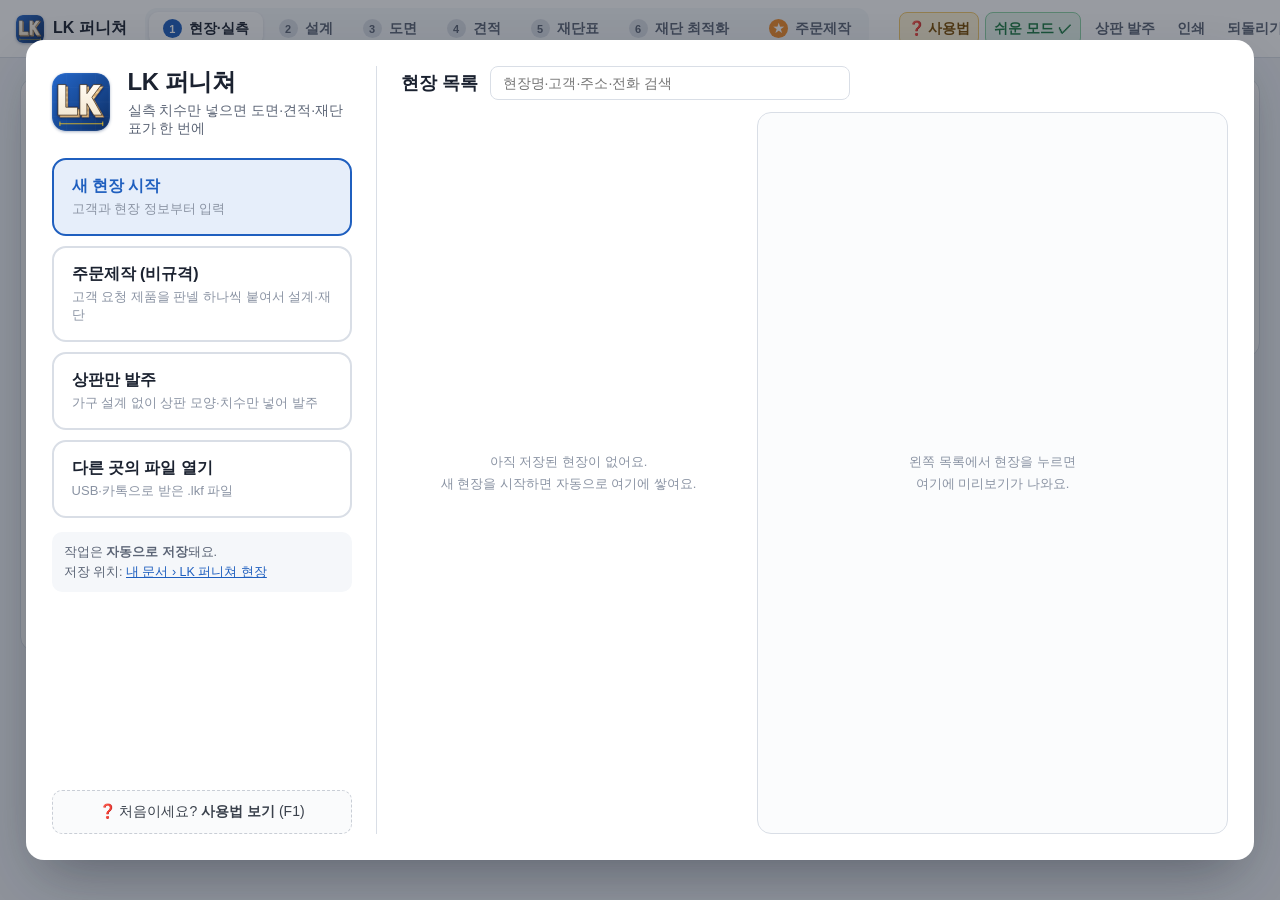
